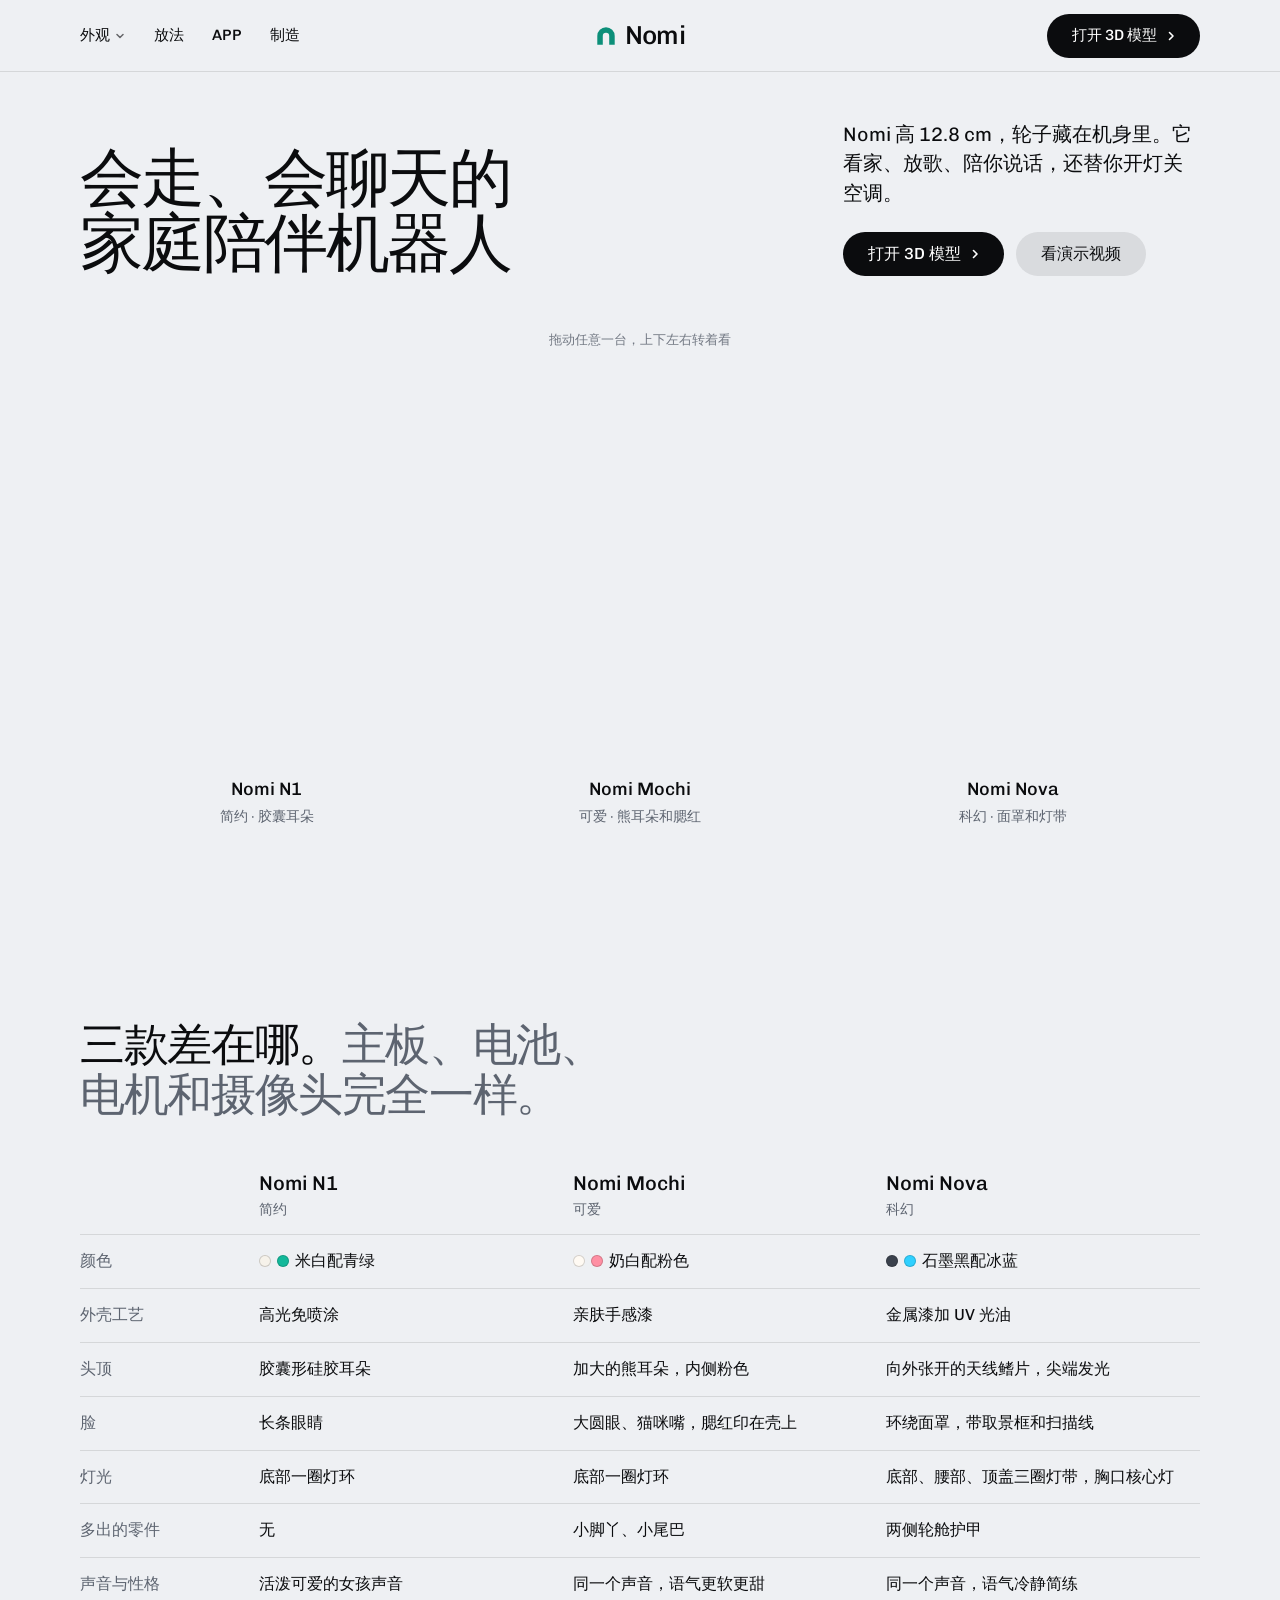
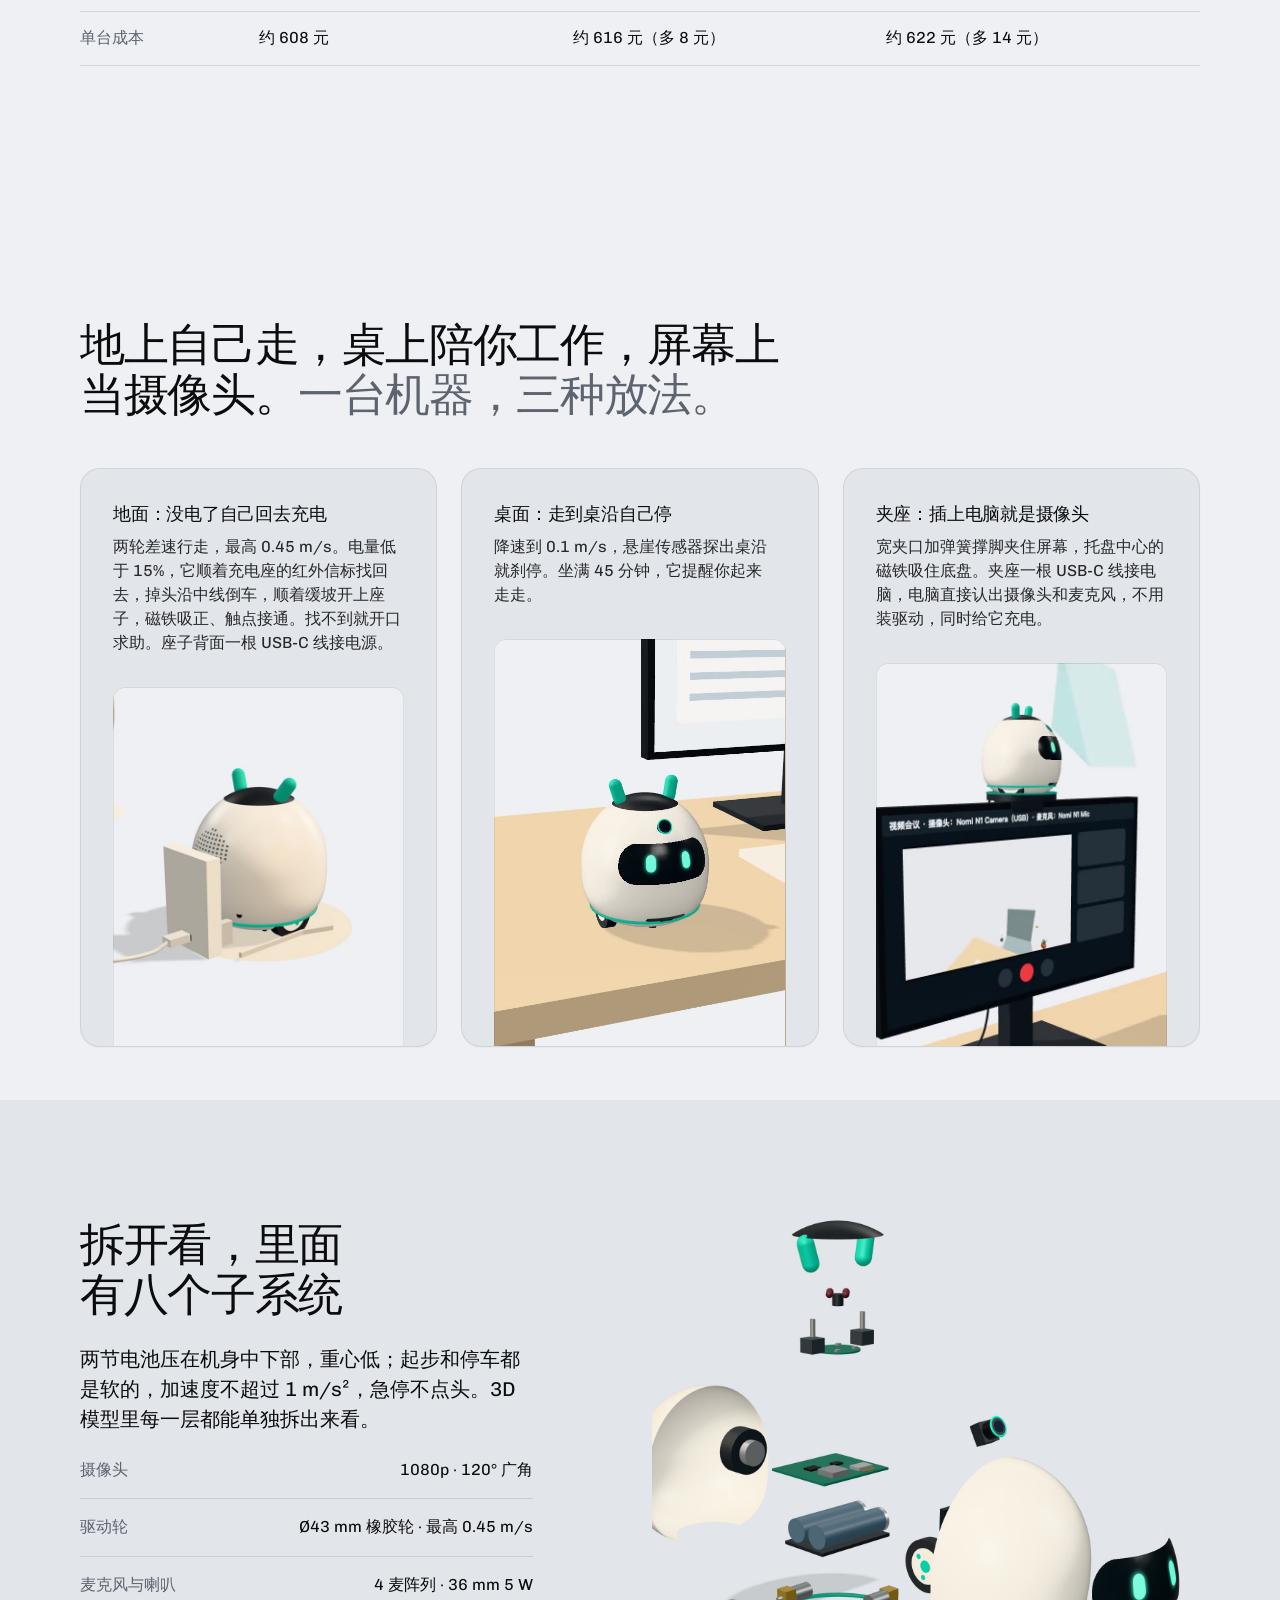
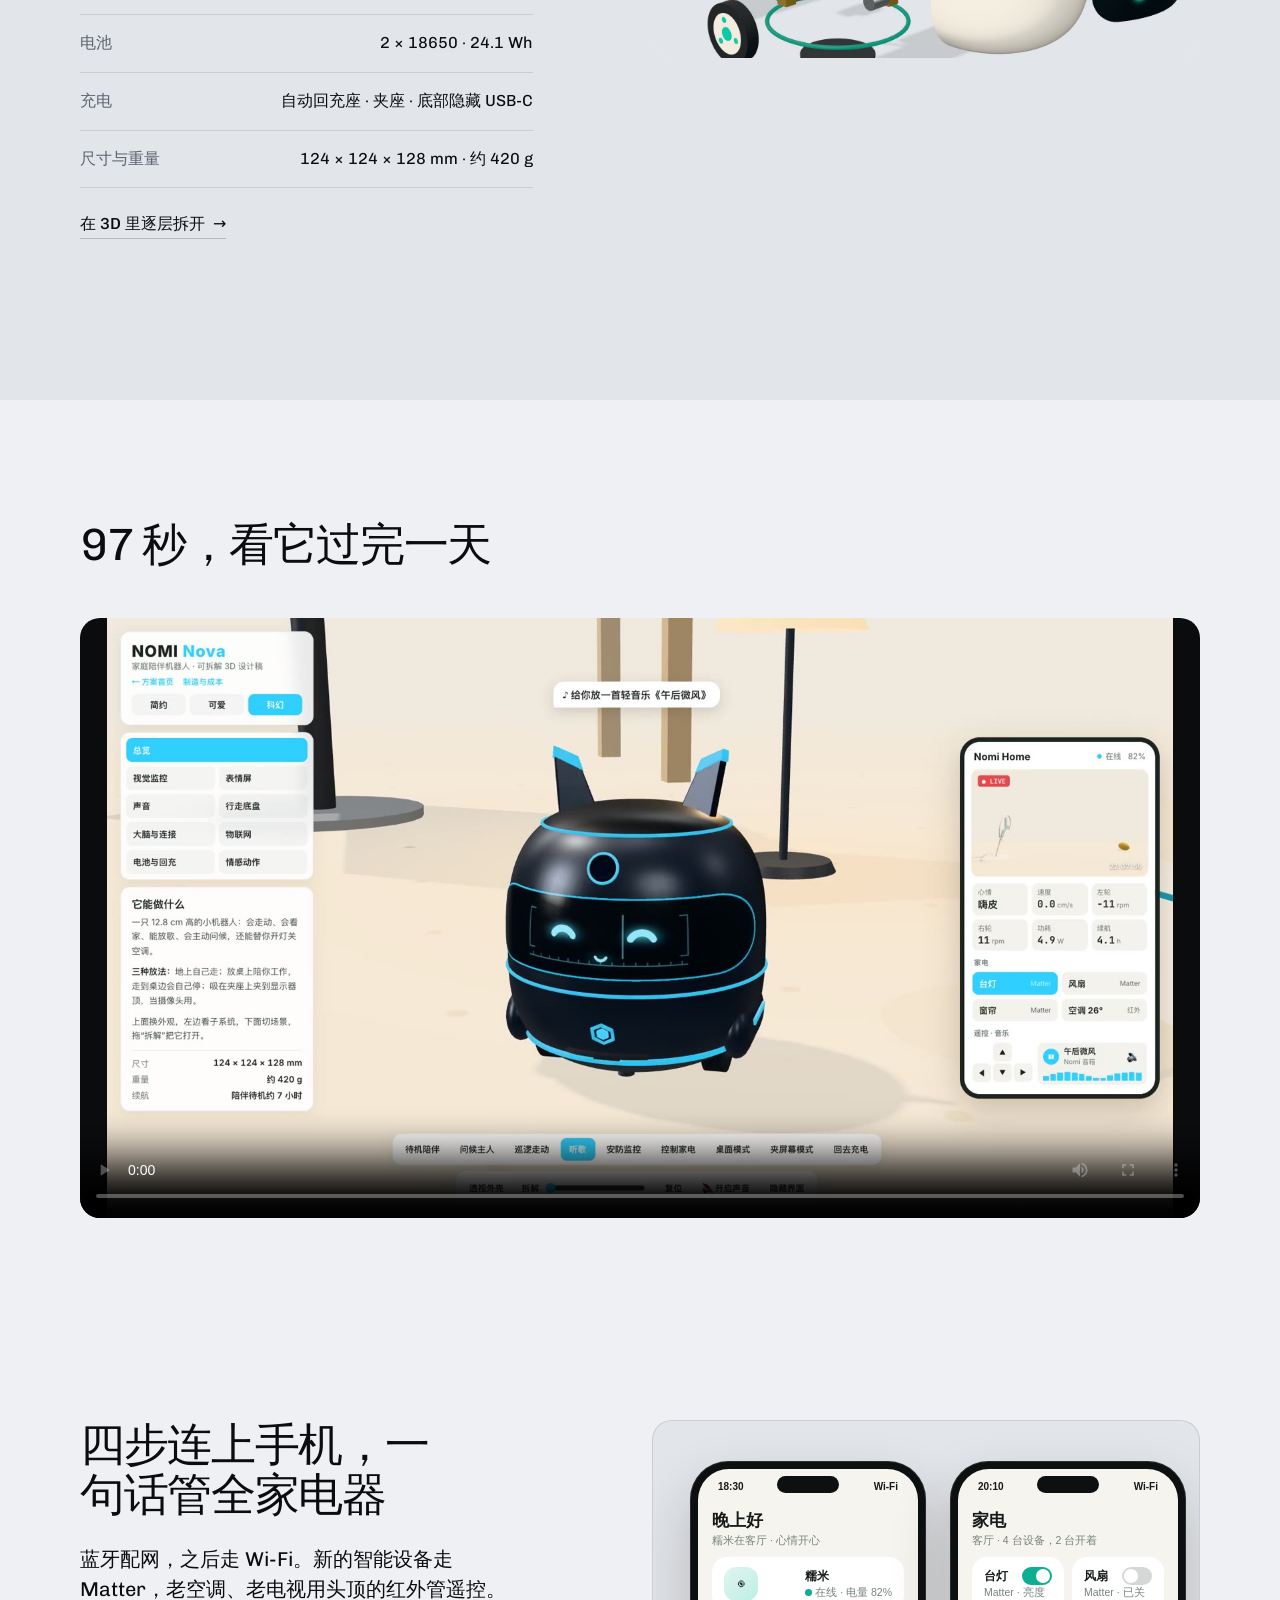
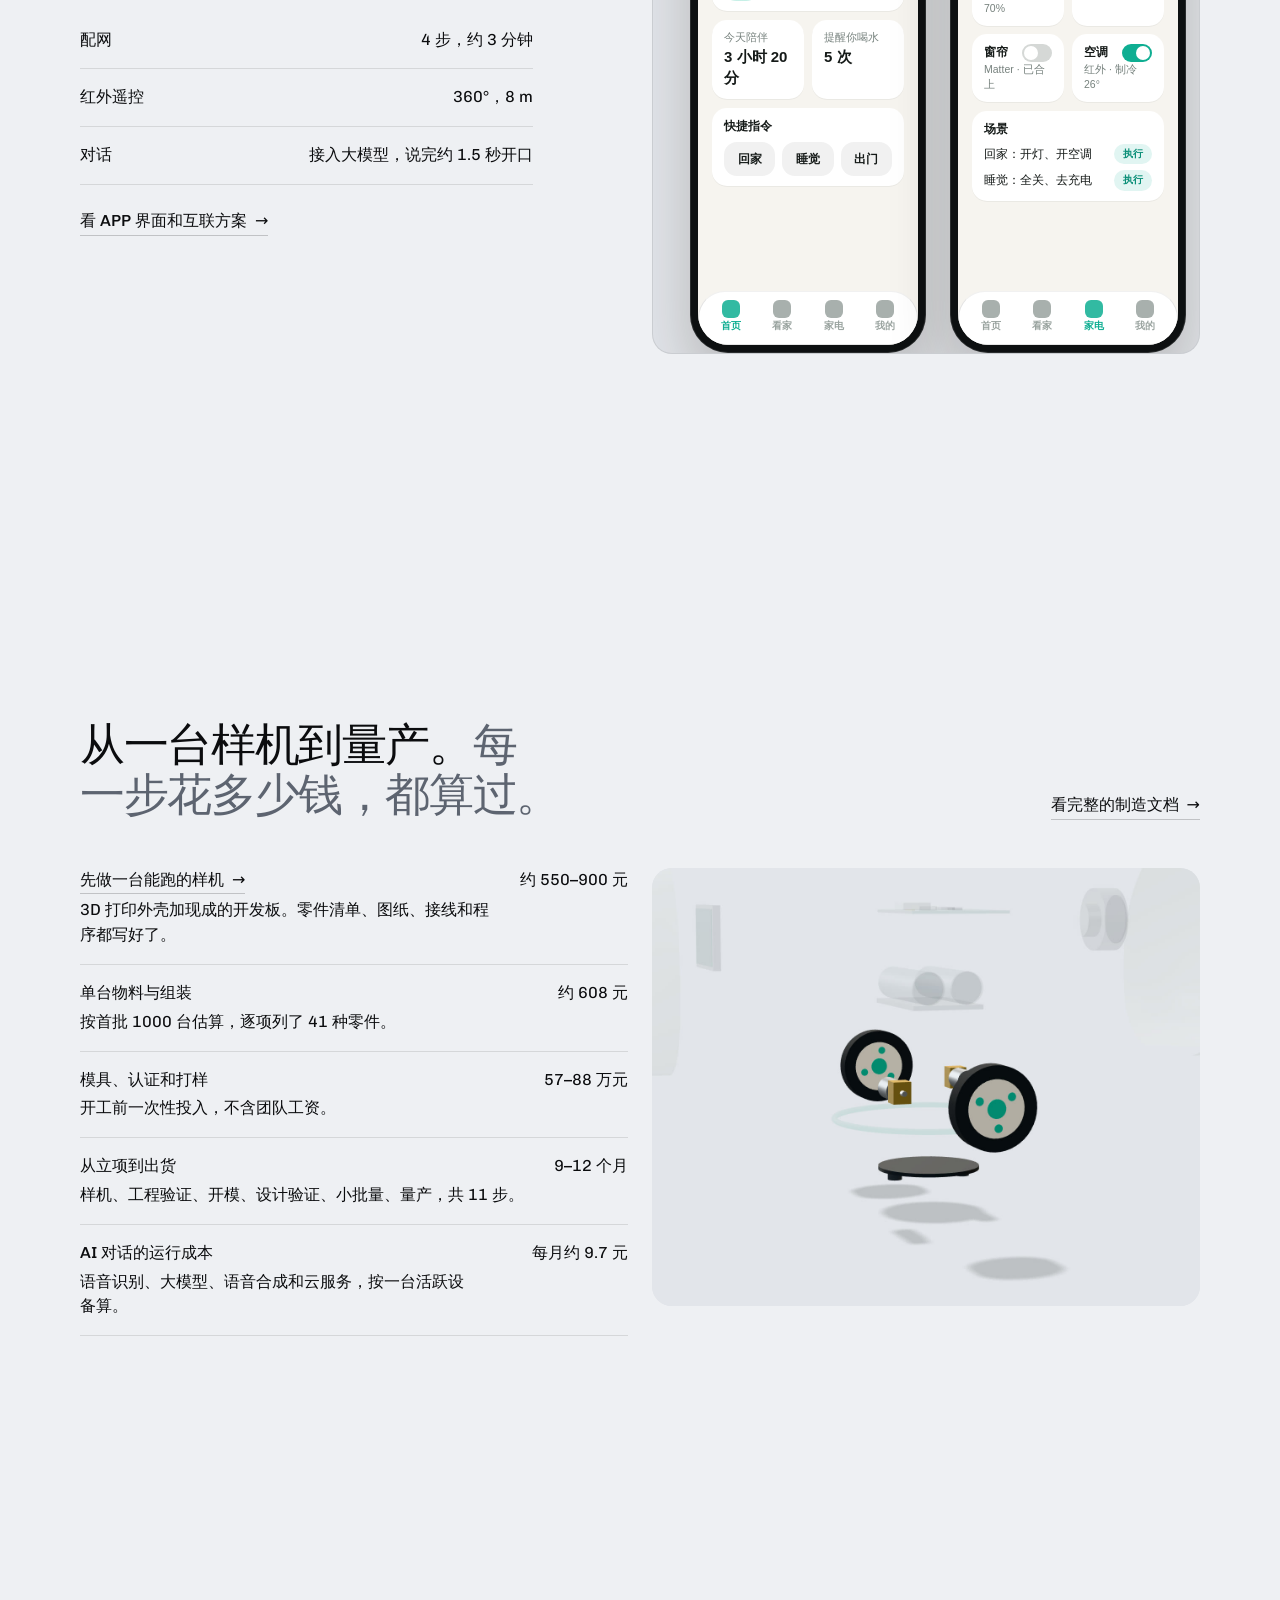
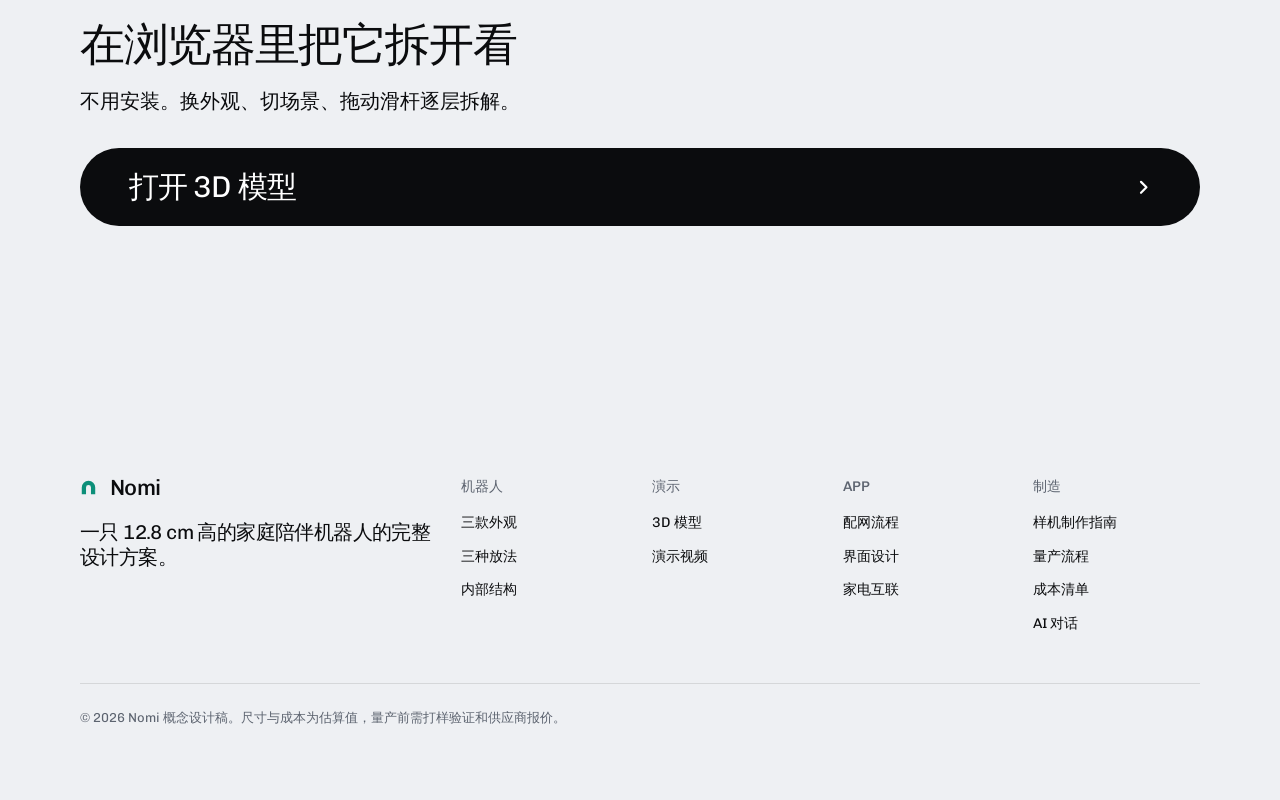
==== index.html @ ffff4a67 "平衡和外观调整：前面一对滑垫挪到 (±19, +20)，静止点头 4.1° → 2.9°，刹车能扛 2.5 m/s²；网页 3D 腰部灯带分成前后两段弧，在轮舱口前收圆头 - PADS 前一对 (±1" ====
<!doctype html>
<html lang="zh-CN" data-type="product" data-radius="soft" data-buttons="pill" data-motion>
<head>
<meta charset="utf-8">
<meta name="viewport" content="width=device-width, initial-scale=1, viewport-fit=cover">
<title>Nomi：会走、会聊天的家庭陪伴机器人</title>
<meta name="description" content="Nomi 高 12.8 cm，轮子藏在机身里，能放地上走、放桌上陪、夹在显示器上看家。三款外观，附 3D 模型、APP 设计和制造成本。">
<meta property="og:type" content="website">
<meta property="og:title" content="Nomi：会走、会聊天的家庭陪伴机器人">
<meta property="og:description" content="12.8 cm 高的陪伴机器人设计方案：三款外观、可拆解 3D 模型、APP 与家电互联、制造流程与成本。">
<meta property="og:image" content="share.jpg?v=20261121b">
<meta name="twitter:card" content="summary_large_image">
<link rel="icon" href="favicon.svg" type="image/svg+xml">
<meta name="theme-color" content="#eef0f3">
<!-- <link rel="canonical" href="https://[域名确定后填写]/"> -->
<meta name="site-kind" content="tech">
<meta name="page-type" content="product">
<link rel="preconnect" href="https://fonts.googleapis.com">
<link rel="preconnect" href="https://fonts.gstatic.com" crossorigin>
<link href="https://fonts.googleapis.com/css2?family=Chivo:wght@400..700&family=Chivo+Mono:wght@400..500&display=swap" rel="stylesheet">
<link rel="stylesheet" href="assets/system.css">
<link rel="stylesheet" href="assets/ui/cards.css">
<link rel="stylesheet" href="assets/motion/motion.css">
<link rel="stylesheet" href="assets/backgrounds/backgrounds.css">
<link rel="stylesheet" href="assets/layout/layout.css">
<link rel="stylesheet" href="assets/icons/icon.css">
<style>
:root {
  --p-bg: #eef0f3; --p-surface: #e2e5ea; --p-ink: #0b0c0e; --p-muted: #5d6470;
  --p-accent: #0c8f79; --p-accent-ink: #ffffff; --p-action: #0b0c0e; --p-action-ink: #ffffff;
  --p-inv-bg: #0b0c0e; --p-inv-surface: #17181a; --p-inv-ink: #eef0f3; --p-inv-muted: #8e8f92;
  --p-inv-accent: #eef0f3; --p-inv-accent-ink: #0b0c0e; --p-inv-action: #eef0f3; --p-inv-action-ink: #0b0c0e;
  --font-display: "Chivo", system-ui, sans-serif;
  --font-text: "Chivo", system-ui, sans-serif;
  --font-mono: "Chivo Mono", ui-monospace, "SFMono-Regular", Menlo, Consolas, monospace;
  --display-weight: 400;
  --display-tracking: -0.03em;
  --display-tracking-xl: -0.04em;
  --ly-scale: 0.96;
}
</style>
<script>document.documentElement.classList.add('m-enter');setTimeout(()=>document.documentElement.classList.add('m-enter-done'),700)</script>
<script src="assets/backgrounds/backgrounds.js"></script>
<script>document.documentElement.classList.add('mo-js');setTimeout(()=>document.documentElement.classList.add('mo-safe'),2500)</script>
<link rel="modulepreload" href="assets/moments/moments.js">
<link rel="modulepreload" href="assets/moments/lib.js">
<link rel="modulepreload" href="assets/moments/iris-opens/moment.js">
<link rel="stylesheet" href="phone.css">
<style>
  /* 页面 CSS：只管图片框内部和卡片组的高度 */
  @media (min-width: 640px) {
    .hero--product .hero__stage { margin-bottom: 0; min-height: 0; overflow: hidden; }
    .hero--product .hero__stage img { position: absolute; inset: 0; width: 100%; height: 100%; object-fit: contain; object-position: 50% 100%; }
  }
  .cmp { width: 100%; border-collapse: collapse; font-size: 16px; }
  .cmp th, .cmp td { text-align: left; vertical-align: top; padding: 14px 24px 14px 0; border-bottom: 1px solid var(--line); }
  .cmp thead th { font-weight: 500; font-size: 20px; padding-top: 0; }
  .cmp thead th small { display: block; font-size: 14px; font-weight: 400; color: var(--p-muted); }
  .cmp tbody th { font-weight: 400; color: var(--p-muted); width: 16%; white-space: nowrap; }
  .cmp td { width: 28%; }
  .cmp i { display: inline-block; width: 12px; height: 12px; border-radius: 50%; margin-right: 6px; vertical-align: -1px; box-shadow: inset 0 0 0 1px rgba(11, 12, 14, 0.18); }
  @media (max-width: 639px) { .cmp { font-size: 14px; } .cmp th, .cmp td { padding: 10px 10px 10px 0; } .cmp thead th { font-size: 15px; } .cmp tbody th { white-space: normal; } }
  .hero__names { position: relative; z-index: 2; flex: none; display: grid; grid-template-columns: repeat(3, 1fr); text-align: center; padding-top: 8px; }
  .hero__names a { display: grid; gap: 2px; justify-items: center; padding: 8px 0; text-decoration: none; color: var(--p-ink); border-radius: 12px; transition: background .2s; }
  .hero__names a:hover { background: rgba(11, 12, 14, 0.05); }
  .hero__names b { font-weight: 500; font-size: 18px; }
  .hero__names span { font-size: 14px; color: var(--p-muted); }
  @media (max-width: 639px) { .hero__names { display: none; } }
  #film .frame { --ratio: 56.25%; background: #0b0c0e; }
  #film .frame > video { object-fit: contain; }
  #film .fit-screen { height: min(600px, calc(100svh - 300px)); }
  .scr .tab { flex: none; height: 54px; padding: 8px 6px 0; line-height: 1.3; } .scr .bd { overflow: hidden; }
  @media (max-width: 1023px) { #film .fit-screen { height: auto; } }
  @media (max-width: 639px) {
    .hero--product .hero__stage { aspect-ratio: 1 / 1; }
    #film .fit-screen { height: min(520px, calc(100lvh - 280px)); }
  }
  #modes .panel { --p-h: 360px; }
  #modes .panel > video { object-fit: cover; }
  @media (min-width: 900px) { #modes .grid > .card { grid-column: span 4; } }   /* 三张卡片始终并排，不折成 2 + 1 */
  @media (min-width: 640px) and (max-width: 899px) { #modes .panel { --p-h: 420px; } }
  #app .frame { background: var(--p-surface); display: flex; justify-content: center; align-items: flex-start; gap: 24px; padding: 40px 24px 0; overflow: hidden; }
  #app .frame .ph { flex: none; }
  @media (max-width: 1279px) { #app .frame .ph + .ph { display: none; } }
  @media (max-width: 1023px) { #modes .panel { --p-h: 300px; } }
  @media (max-width: 639px) { #modes .panel { --p-h: 220px; } #app .frame { padding-top: 24px; } }
</style>
<style>
.hero__stage[data-hero3d] .hero3d{position:absolute;inset:0;width:100%;height:100%;display:block;opacity:0;transition:opacity .6s ease;touch-action:pan-y pinch-zoom;cursor:grab;-webkit-tap-highlight-color:transparent}
.hero__stage[data-hero3d] .hero3d.is-grab{cursor:grabbing}
.hero__stage[data-hero3d].is-3d .hero3d{opacity:1}
.hero__stage[data-hero3d] picture{transition:opacity .6s ease}
.hero__stage[data-hero3d].is-3d picture{opacity:0}
.hero3d-tip{position:absolute;left:50%;top:6px;transform:translateX(-50%);font-size:13px;color:var(--muted,#6b7280);pointer-events:none;opacity:0;transition:opacity .6s ease .4s;white-space:nowrap}
.hero__stage[data-hero3d].is-3d .hero3d-tip{opacity:.85}
</style>
</head>
<body>
<!-- type: product（site-kind tech，硬件）
     deal: hero product, nav nav-split, close close-type, footer footer-columns, rhythm surface 色带（按反馈从深色改为浅色）, buttons pill（按反馈从方形蓝色改为圆角黑色）, mark arc
     palette cool-grey-cobalt（前两套是近黑底，黑色的 Nova 款会消失在背景里，所以取第三套冷灰底）· type chivo
     moments: iris-opens → #parts -->
<header class="nav nav--split">
  <div class="wrap nav__bar">
    <a class="skip-link" href="#top">跳到正文</a>
    <a class="nav__logo" href="#top"><span class="mark" data-mark="arc" aria-hidden="true"></span>Nomi</a>
    <nav class="nav__links" aria-label="主导航">
      <div class="nav__item">
        <a class="nav__link" href="#styles">外观 <svg class="chev" viewBox="0 0 12 12" aria-hidden="true"><path d="M3 4.5l3 3 3-3" fill="none" stroke="currentColor" stroke-width="1.5" stroke-linecap="round" stroke-linejoin="round"/></svg></a>
        <div class="nav__menu">
          <div class="wrap grid">
            <a class="menu-card span-4" href="sim.html?style=nomi"><div class="panel"><img class="frame__img" src="img/tile-nomi.jpg?v=20261121b" alt="米白色的 Nomi N1" loading="lazy"></div><span class="t-card">Nomi N1</span><span class="t-small muted">简约 · 米白配青绿</span></a>
            <a class="menu-card span-4" href="sim.html?style=cute"><div class="panel"><img class="frame__img" src="img/tile-cute.jpg?v=20261121b" alt="带熊耳朵的 Nomi Mochi" loading="lazy"></div><span class="t-card">Nomi Mochi</span><span class="t-small muted">可爱 · 熊耳朵和腮红</span></a>
            <a class="menu-card span-4" href="sim.html?style=scifi"><div class="panel"><img class="frame__img" src="img/tile-scifi.jpg?v=20261121b" alt="石墨黑的 Nomi Nova" loading="lazy"></div><span class="t-card">Nomi Nova</span><span class="t-small muted">科幻 · 石墨黑配冰蓝</span></a>
          </div>
        </div>
      </div>
      <div class="nav__item"><a class="nav__link" href="#modes">放法</a></div>
      <div class="nav__item"><a class="nav__link" href="#app">APP</a></div>
      <div class="nav__item"><a class="nav__link" href="#make">制造</a></div>
    </nav>
    <div class="nav__actions">
      <a class="btn btn--primary" href="sim.html">打开 3D 模型</a>
    </div>
    <button class="nav__toggle" type="button" aria-expanded="false" aria-label="菜单">
      <svg width="18" height="18" viewBox="0 0 18 18" aria-hidden="true"><path d="M2 5h14M2 13h14" stroke="currentColor" stroke-width="1.6" stroke-linecap="round"/></svg>
    </button>
  </div>
</header>

<main id="top">
  <section class="hero hero--product" data-enter aria-labelledby="hero-h">
    <div class="wrap"><div class="hero-text hero__in">
      <div class="hero__head">
        <div>
          <h1 id="hero-h">会走、会聊天的家庭陪伴机器人</h1>
          <p class="hero__lead">Nomi 高 12.8 cm，轮子藏在机身里。它看家、放歌、陪你说话，还替你开灯关空调。</p>
        </div>
        <div class="btn-row"><a class="btn btn--primary" href="sim.html">打开 3D 模型</a><a class="btn btn--secondary" href="#film">看演示视频</a></div>
      </div>
      <div class="hero__stage" data-hero3d>
        <picture><source media="(max-width: 639px)" srcset="img/lineup-phone.jpg?v=20261121b" width="840" height="840"><img src="img/lineup.jpg?v=20261121b" alt="三台 Nomi 并排：米白色的 N1、带熊耳朵的 Mochi、石墨黑的 Nova" width="2560" height="1132" fetchpriority="high"></picture><span class="hero3d-tip">拖动任意一台，上下左右转着看</span>
      </div>
      <div class="hero__names">
        <a href="sim.html?style=nomi"><b>Nomi N1</b><span>简约 · 胶囊耳朵</span></a>
        <a href="sim.html?style=cute"><b>Nomi Mochi</b><span>可爱 · 熊耳朵和腮红</span></a>
        <a href="sim.html?style=scifi"><b>Nomi Nova</b><span>科幻 · 面罩和灯带</span></a>
      </div>
    </div></div>
  </section>

  <section class="section" id="styles" aria-labelledby="styles-h">
    <div class="wrap">
      <div class="section-head"><h2 id="styles-h">三款差在哪。<span class="muted">主板、电池、电机和摄像头完全一样。</span></h2></div>
      <table class="cmp">
        <thead><tr><th scope="col"><span class="sr-only">项目</span></th><th scope="col">Nomi N1<small>简约</small></th><th scope="col">Nomi Mochi<small>可爱</small></th><th scope="col">Nomi Nova<small>科幻</small></th></tr></thead>
        <tbody>
          <tr><th scope="row">颜色</th><td><i style="background:#f6f2ea"></i><i style="background:#12b89a"></i>米白配青绿</td><td><i style="background:#fffaf3"></i><i style="background:#ff8fa3"></i>奶白配粉色</td><td><i style="background:#3a414c"></i><i style="background:#2fd0ff"></i>石墨黑配冰蓝</td></tr>
          <tr><th scope="row">外壳工艺</th><td>高光免喷涂</td><td>亲肤手感漆</td><td>金属漆加 UV 光油</td></tr>
          <tr><th scope="row">头顶</th><td>胶囊形硅胶耳朵</td><td>加大的熊耳朵，内侧粉色</td><td>向外张开的天线鳍片，尖端发光</td></tr>
          <tr><th scope="row">脸</th><td>长条眼睛</td><td>大圆眼、猫咪嘴，腮红印在壳上</td><td>环绕面罩，带取景框和扫描线</td></tr>
          <tr><th scope="row">灯光</th><td>底部一圈灯环</td><td>底部一圈灯环</td><td>底部、腰部、顶盖三圈灯带，胸口核心灯</td></tr>
          <tr><th scope="row">多出的零件</th><td>无</td><td>小脚丫、小尾巴</td><td>两侧轮舱护甲</td></tr>
          <tr><th scope="row">声音与性格</th><td>活泼可爱的女孩声音</td><td>同一个声音，语气更软更甜</td><td>同一个声音，语气冷静简练</td></tr>
          <tr><th scope="row">单台成本</th><td>约 608 元</td><td>约 616 元（多 8 元）</td><td>约 622 元（多 14 元）</td></tr>
        </tbody>
      </table>
    </div>
  </section>

  <section class="section" id="modes" aria-labelledby="modes-h">
    <div class="wrap">
      <div class="section-head"><h2 id="modes-h">地上自己走，桌上陪你工作，屏幕上当摄像头。<span class="muted">一台机器，三种放法。</span></h2></div>
      <div class="grid">
        <article class="card card--row span-4">
          <h3>地面：没电了自己回去充电</h3>
          <p>两轮差速行走，最高 0.45 m/s。电量低于 15%，它顺着充电座的红外信标找回去，掉头沿中线倒车，顺着缓坡开上座子，磁铁吸正、触点接通。找不到就开口求助。座子背面一根 USB-C 线接电源。</p>
          <div class="panel"><video class="frame__img" src="img/mode-floor.mp4?v=20261122" poster="img/mode-floor.jpg?v=20261122" autoplay muted loop playsinline preload="metadata" aria-label="Nomi 在地面上开回充电座"></video></div>
        </article>
        <article class="card card--row span-4">
          <h3>桌面：走到桌沿自己停</h3>
          <p>降速到 0.1 m/s，悬崖传感器探出桌沿就刹停。坐满 45 分钟，它提醒你起来走走。</p>
          <div class="panel"><video class="frame__img" src="img/mode-desk.mp4?v=20261121b" poster="img/mode-desk.jpg?v=20261121b" autoplay muted loop playsinline preload="metadata" aria-label="Nomi 在书桌上走到桌沿后停住"></video></div>
        </article>
        <article class="card card--row span-4">
          <h3>夹座：插上电脑就是摄像头</h3>
          <p>宽夹口加弹簧撑脚夹住屏幕，托盘中心的磁铁吸住底盘。夹座一根 USB-C 线接电脑，电脑直接认出摄像头和麦克风，不用装驱动，同时给它充电。</p>
          <div class="panel"><video class="frame__img" src="img/mode-clip.mp4?v=20261121d" poster="img/mode-clip.jpg?v=20261121d" autoplay muted loop playsinline preload="metadata" aria-label="Nomi 坐在显示器顶部的夹座上当摄像头，显示器上是视频会议画面"></video></div>
        </article>
      </div>
    </div>
  </section>

  <section class="section ground-surface" id="parts" data-moment="iris-opens" data-moment-opts='{"from": "base"}' aria-labelledby="parts-h">
    <div class="wrap">
      <div class="grid grid--top">
        <div class="span-5 stack-5">
          <h2 id="parts-h">拆开看，里面有八个子系统</h2>
          <p class="t-lead">两节电池压在机身中下部，重心低；起步和停车都是软的，加速度不超过 1 m/s²，急停不点头。3D 模型里每一层都能单独拆出来看。</p>
          <ul class="rows rows--spec">
            <li><span class="rows__name">摄像头</span><span class="rows__value">1080p · 120° 广角</span></li>
            <li><span class="rows__name">驱动轮</span><span class="rows__value">Ø43 mm 橡胶轮 · 最高 0.45 m/s</span></li>
            <li><span class="rows__name">麦克风与喇叭</span><span class="rows__value">4 麦阵列 · 36 mm 5 W</span></li>
            <li><span class="rows__name">电池</span><span class="rows__value">2 × 18650 · 24.1 Wh</span></li>
            <li><span class="rows__name">充电</span><span class="rows__value">自动回充座 · 夹座 · 底部隐藏 USB-C</span></li>
            <li><span class="rows__name">尺寸与重量</span><span class="rows__value">124 × 124 × 128 mm · 约 420 g</span></li>
          </ul>
          <a class="link" href="sim.html">在 3D 里逐层拆开</a>
        </div>
        <div class="frame frame--photo frame--split span-6 start-7">
          <img class="frame__img" src="img/parts.jpg?v=20261121b" alt="Nomi 的拆解图：前后外壳分开，中间是主板、电池、电机和轮子，上方是顶盖和耳朵" loading="lazy">
        </div>
      </div>
    </div>
  </section>

  <section class="section" id="film" aria-labelledby="film-h">
    <div class="wrap">
      <div class="section-head"><h2 id="film-h">97 秒，看它过完一天</h2></div>
      <figure class="frame frame--photo fit-screen">
        <video class="frame__img" controls playsinline preload="metadata" poster="img/poster.jpg?v=20261121b" aria-label="Nomi 演示视频：问候、巡逻、控制家电、桌面模式、夹屏幕模式、跳舞和拆解"><source src="demo.mp4?v=20261122" type="video/mp4"></video>
      </figure>
    </div>
  </section>

  <section class="section" id="app" aria-labelledby="app-h">
    <div class="wrap">
      <div class="grid grid--top">
        <div class="span-5 stack-5">
          <h2 id="app-h">四步连上手机，一句话管全家电器</h2>
          <p class="t-lead">蓝牙配网，之后走 Wi-Fi。新的智能设备走 Matter，老空调、老电视用头顶的红外管遥控。</p>
          <ul class="rows">
            <li><span class="rows__name">配网</span><span class="rows__value">4 步，约 3 分钟</span></li>
            <li><span class="rows__name">红外遥控</span><span class="rows__value">360°，8 m</span></li>
            <li><span class="rows__name">对话</span><span class="rows__value">接入大模型，说完约 1.5 秒开口</span></li>
          </ul>
          <a class="link" href="app.html">看 APP 界面和互联方案</a>
        </div>
        <div class="frame frame--split span-6 start-7" role="img" aria-label="Nomi Home APP 的首页和家电页">
          <div class="ph" aria-hidden="true"><div class="scr"><div class="sb"><span>18:30</span><span>Wi-Fi</span></div><div class="bd">
            <div class="h4">晚上好<small>糯米在客厅 · 心情开心</small></div>
            <div class="c row"><div class="av">◉</div><div><b>糯米</b><div class="mut"><span class="dot"></span> 在线 · 电量 82%</div></div></div>
            <div class="g2"><div class="c"><div class="mut">今天陪伴</div><div class="big">3 小时 20 分</div></div><div class="c"><div class="mut">提醒你喝水</div><div class="big">5 次</div></div></div>
            <div class="c"><b>快捷指令</b><div class="g3" style="margin-top:7px"><div class="sec">回家</div><div class="sec">睡觉</div><div class="sec">出门</div></div></div>
          </div><div class="tab"><b><i></i>首页</b><span><i></i>看家</span><span><i></i>家电</span><span><i></i>我的</span></div></div></div>
          <div class="ph" aria-hidden="true"><div class="scr"><div class="sb"><span>20:10</span><span>Wi-Fi</span></div><div class="bd">
            <div class="h4">家电<small>客厅 · 4 台设备，2 台开着</small></div>
            <div class="g2">
              <div class="c"><div class="row"><b>台灯</b><div class="sw on"></div></div><div class="mut">Matter · 亮度 70%</div></div>
              <div class="c"><div class="row"><b>风扇</b><div class="sw"></div></div><div class="mut">Matter · 已关</div></div>
              <div class="c"><div class="row"><b>窗帘</b><div class="sw"></div></div><div class="mut">Matter · 已合上</div></div>
              <div class="c"><div class="row"><b>空调</b><div class="sw on"></div></div><div class="mut">红外 · 制冷 26°</div></div>
            </div>
            <div class="c"><b>场景</b><div class="row" style="margin-top:6px"><span>回家：开灯、开空调</span><span class="chip">执行</span></div><div class="row" style="margin-top:6px"><span>睡觉：全关、去充电</span><span class="chip">执行</span></div></div>
          </div><div class="tab"><span><i></i>首页</span><span><i></i>看家</span><b><i></i>家电</b><span><i></i>我的</span></div></div></div>
        </div>
      </div>
    </div>
  </section>

  <section class="section" id="make" aria-labelledby="make-h">
    <div class="wrap">
      <div class="section-head section-head--row">
        <div><h2 id="make-h">从一台样机到量产。<span class="muted">每一步花多少钱，都算过。</span></h2></div>
        <a class="link" href="make.html">看完整的制造文档</a>
      </div>
      <div class="grid grid--top">
        <div class="span-6">
      <ul class="rows">
            <li><span class="rows__name"><a class="link" href="build.html">先做一台能跑的样机</a></span><p>3D 打印外壳加现成的开发板。零件清单、图纸、接线和程序都写好了。</p><span class="rows__value">约 550–900 元</span></li>
            <li><span class="rows__name">单台物料与组装</span><p>按首批 1000 台估算，逐项列了 41 种零件。</p><span class="rows__value">约 608 元</span></li>
            <li><span class="rows__name">模具、认证和打样</span><p>开工前一次性投入，不含团队工资。</p><span class="rows__value">57–88 万元</span></li>
            <li><span class="rows__name">从立项到出货</span><p>样机、工程验证、开模、设计验证、小批量、量产，共 11 步。</p><span class="rows__value">9–12 个月</span></li>
            <li><span class="rows__name">AI 对话的运行成本</span><p>语音识别、大模型、语音合成和云服务，按一台活跃设备算。</p><span class="rows__value">每月约 9.7 元</span></li>
          </ul>
        </div>
        <div class="frame frame--photo frame--split span-6 start-7">
          <img class="frame__img" src="img/drive.jpg" alt="透过半透明的外壳看到两只驱动轮、减速电机和底盘" loading="lazy">
        </div>
      </div>
    </div>
  </section>
</main>

<footer class="footer closing" id="contact" aria-labelledby="close-h">
  <div class="wrap">
    <div class="closing__cta close--type">
      <div class="section-head">
        <h2 id="close-h">在浏览器里把它拆开看</h2>
        <p>不用安装。换外观、切场景、拖动滑杆逐层拆解。</p>
      </div>
      <a class="btn btn--primary btn--xl btn--wide" href="sim.html">打开 3D 模型<svg class="m-arrow" viewBox="0 0 12 12" aria-hidden="true"><path class="m-arrow__stem" d="M1 6h8"/><path class="m-arrow__head" d="M4.5 2.5 8 6l-3.5 3.5"/></svg></a>
    </div>
    <div class="closing__links">
      <div class="grid">
        <div class="span-4 stack-4">
          <a class="nav__logo" href="#top"><span class="mark" data-mark="arc" aria-hidden="true"></span>Nomi</a>
          <p class="footer__lede">一只 12.8 cm 高的家庭陪伴机器人的完整设计方案。</p>
        </div>
        <div class="span-2 footer__col"><h3>机器人</h3><ul><li><a href="#styles">三款外观</a></li><li><a href="#modes">三种放法</a></li><li><a href="#parts">内部结构</a></li></ul></div>
        <div class="span-2 footer__col"><h3>演示</h3><ul><li><a href="sim.html">3D 模型</a></li><li><a href="#film">演示视频</a></li></ul></div>
        <div class="span-2 footer__col"><h3>APP</h3><ul><li><a href="app.html#pair">配网流程</a></li><li><a href="app.html#ui">界面设计</a></li><li><a href="app.html#iot">家电互联</a></li></ul></div>
        <div class="span-2 footer__col"><h3>制造</h3><ul><li><a href="build.html">样机制作指南</a></li><li><a href="make.html#flow">量产流程</a></li><li><a href="make.html#bom">成本清单</a></li><li><a href="make.html#ai">AI 对话</a></li></ul></div>
      </div>
      <div class="footer__legal">
        <span>&copy; 2026 Nomi 概念设计稿。尺寸与成本为估算值，量产前需打样验证和供应商报价。</span>
        <div class="socials"></div>
      </div>
    </div>
  </div>
</footer>

<script type="module" src="assets/system.js"></script>
<script type="module" src="assets/motion/motion.js"></script>
<script type="module" src="assets/layout/layout.js"></script>
<script type="module" src="assets/hero3d.js?v=20261125y"></script>
</body>
</html>
---- assets/system.css ----
/*
  taste-skill system.css - the one system for the page. Link it first, then assets/ui/cards.css (the
  feature card, its panel and the fragment placements), then set the palette (--p-*), the fonts and
  the radius set on :root in the page (node scripts/start.mjs prints that block).
  Do not add a second grid, spacing scale, type scale, radius scale, button or card style.
*/

/* ---------------------------------------------------------------- tokens */
:root {
  /* palette (hex only; fx.js reads --bg --surface --ink --muted --accent --accent-ink) */
  --p-bg: #ffffff;
  --p-surface: #f4f4f4;
  --p-ink: #111111;
  --p-muted: #6b6b6b;
  --p-accent: #1a4be0;
  --p-accent-ink: #ffffff;
  --p-action: #1a4be0;      /* buttons, links, focus: the accent, or the ink when the accent is too pale */
  --p-action-ink: #ffffff;
  --p-inv-bg: #111111;
  --p-inv-surface: #1c1c1c;
  --p-inv-ink: #f4f4f4;
  --p-inv-muted: #a3a3a3;
  --p-inv-accent: #ffffff;
  --p-inv-accent-ink: #111111;
  --p-inv-action: #ffffff;
  --p-inv-action-ink: #111111;
  /* the lit ground behind UI and in the closing band (references/cards.md), one per page, tech pages only
     (none on kind other, which is flat): <html data-ground="sand|sky|sage|painting">. system.js gives it to every ground
     that holds UI, on light and dark pages alike; --hue on one panel changes only its accent */
  --ground-bg: #d9ccb7; --ground-surface: #e9e0d2; --ground-ink: #2a2622; --ground-muted: #5a534a; --ground-accent: #a8794a;

  /* fonts */
  --font-display: system-ui, -apple-system, "Segoe UI", sans-serif;
  --font-text: system-ui, -apple-system, "Segoe UI", sans-serif;
  --font-mono: ui-monospace, "SFMono-Regular", Menlo, Consolas, monospace;
  --display-weight: 400;    /* headlines 400; 500 on a tech page (software, gaming, hardware) */
  --display-tracking: -0.025em;

  /* the page rhythm (references/layout-v4.md): one section per screen. The header is fixed and
     --nav tall; every section is padded --padt above and --padb (plus the phone action bar, --bar)
     below, and is exactly one or two screens tall (--h: 1 or 2; --hm on a phone). The hero's words
     start --hgap under the header and its content ends --hpadb above the fold. */
  --nav: 72px;
  --padt: 120px;
  --padb: 72px;
  --hgap: 48px;
  --hpadb: 64px;
  --bar: 0px;
  /* grid: one .wrap (alias .container) for the header, every section and the footer, the same
     --gut on both sides: 1280 wide at x 80-1360 at 1440, 342 at x 24-366 at 390 */
  --container: 1280px;
  --gut: 80px;
  --pad: var(--gut);
  --gutter: 24px;

  /* spacing: 4/8 scale */
  --s-1: 4px;  --s-2: 8px;  --s-3: 12px; --s-4: 16px; --s-5: 24px;
  --s-6: 32px; --s-7: 48px; --s-8: 64px; --s-9: 96px; --s-10: 128px;
  --section: 40px;      /* only a .section outside main (the kit's demo pages); every main > section and
                           footer.closing take --padt and --padb */
  --section-band: 56px; /* the same for an older footer outside footer.closing */
  --head-gap: 48px;     /* the one heading-to-content gap, 32 on a phone (layout.css reads it as --ly-head-gap) */
  --card-pad: 16px;     /* card padding (cards.css sets its own for cards with a panel) */
  --card-gap: 16px;     /* gap between cards */

  /* type scale (the only sizes on the page) */
  --t-label: 13px;
  --t-small: 14px;
  --t-body: 16px;
  --t-lead: 18px;
  --t-card: 18px;
  --t-h3: 24px;
  /* straight lines from the phone size at 390 to the desktop size at 1440 (system.md's table) */
  --t-h2: clamp(30px, 1.72vw + 23.3px, 48px);
  --t-h1: clamp(38px, 3.24vw + 25.4px, 72px);
  /* a big number stays a step under the h2 (VI-11): 38 at 1440, 28 at 390, so it never reads as a
     section heading; a stats row and a price set their own, smaller still */
  --t-stat: clamp(28px, .952vw + 24.29px, 38px);

  /* radius: one scale (soft by default; data-radius on <html> switches it) */
  --r-sm: 8px;  --r-md: 12px; --r-lg: 20px; --r-btn: 8px;

  /* controls (fixed here; a page never adds its own) */
  --btn-h: 44px;
  --btn-h-sm: 36px;
  --nav-h: var(--nav);  /* the older name, kept for the kit's files */
  --icon: 16px;         /* small icons: socials, menu chevrons, mono brand marks */

  /* motion: the one UI ease-out (motion.css --m-ease and ui/base.css --u-ease read it; references/motion.md) */
  --ease: cubic-bezier(.2, .8, .2, 1);
  --dur: 180ms;
}
html[data-radius="sharp"] { --r-sm: 4px; --r-md: 6px;  --r-lg: 8px;  --r-btn: 4px; }
html[data-radius="soft"]  { --r-sm: 8px; --r-md: 12px; --r-lg: 20px; --r-btn: 8px; }
html[data-radius="round"] { --r-sm: 10px; --r-md: 16px; --r-lg: 24px; --r-btn: 999px; }
/* the four lit grounds (references/cards.md); sand is the default above. painting goes with
   painterly-landscape (x.ai's daylight sky over olive hills) */
html[data-ground="sky"]      { --ground-bg: #c6d3df; --ground-surface: #d6e0e9; --ground-ink: #25303a; --ground-muted: #4d5964; --ground-accent: #3f6a92; }
html[data-ground="sage"]     { --ground-bg: #cdd6c6; --ground-surface: #dce3d6; --ground-ink: #262d24; --ground-muted: #535b51; --ground-accent: #6c8e63; }
html[data-ground="painting"] { --ground-bg: #79a8d6; --ground-surface: #a6c4e2; --ground-ink: #16212c; --ground-muted: #273949; --ground-accent: #9c9b3c; }
/* cards.css takes its card and panel radii from this scale */
html[data-radius] .card { --c-r: var(--r-lg); }
html[data-radius] .panel { --p-r: var(--r-md); }

/* a phone: the header 56, the sections padded 96 / 48, the hero's words 40 under the header and its
   content ending 24 above the fold, 24 at both sides, 12 between columns */
@media (max-width: 639px) {
  :root { --nav: 56px; --padt: 96px; --padb: 48px; --hgap: 40px; --hpadb: 24px; --gut: 24px; --gutter: 12px; --card-gap: 12px; --head-gap: 32px; }
}
@media (min-width: 640px) {
  :root { --gut: 48px; --section: 48px; --section-band: 72px; --card-pad: 24px; }
}
@media (min-width: 1024px) {
  :root { --gut: 80px; --section: 56px; --section-band: 96px; --card-gap: 24px;
          --t-lead: 20px; --t-card: 20px; --t-h3: 28px; }
  /* a place (and a local service): the 1200 column at x 120-1320 */
  html[data-type="place"] { --gut: 120px; --container: 1200px; }
}
/* a place (VI-06, ST-96, PH-23): its own smaller type (h1 48/53 and 32/37, h2 32/40 and 24/30, titles
   and the sub-line 20 and 18), the Recipe 3 hero's gap under its photograph (40, 24 on a phone),
   square photographs and cards and 2px buttons, whatever data-radius and data-buttons say */
:root[data-type="place"] {
  --hgap: 40px;
  --t-h1: clamp(32px, 1.524vw + 26.06px, 48px);
  --t-h2: clamp(24px, .762vw + 21px, 32px);
  --t-h3: clamp(20px, .381vw + 18.51px, 24px);
  --r-sm: 2px; --r-md: 0px; --r-lg: 0px; --r-btn: 2px;
}
:root[data-type="place"] :is(h1, .t-h1) { line-height: 1.104; }
:root[data-type="place"] :is(h2, .t-h2) { line-height: 1.25; }
@media (max-width: 639px) {
  :root[data-type="place"] { --hgap: 24px; }
  :root[data-type="place"] :is(h1, .t-h1) { line-height: 1.156; }
}

/* ---------------------------------------------------------------- grounds (at most three) */
:root, .ground-base {
  --bg: var(--p-bg); --surface: var(--p-surface); --ink: var(--p-ink); --muted: var(--p-muted);
  --accent: var(--p-accent); --accent-ink: var(--p-accent-ink); --card: var(--p-surface);
  --action: var(--p-action); --action-ink: var(--p-action-ink);
}
.ground-surface {
  --bg: var(--p-surface); --surface: var(--p-bg); --ink: var(--p-ink); --muted: var(--p-muted);
  --accent: var(--p-accent); --accent-ink: var(--p-accent-ink); --card: var(--p-bg);
  --action: var(--p-action); --action-ink: var(--p-action-ink);
}
.ground-inverse {
  --bg: var(--p-inv-bg); --surface: var(--p-inv-surface); --ink: var(--p-inv-ink); --muted: var(--p-inv-muted);
  --accent: var(--p-inv-accent); --accent-ink: var(--p-inv-accent-ink); --card: var(--p-inv-surface);
  --action: var(--p-inv-action); --action-ink: var(--p-inv-action-ink);
}
:root, .ground-base, .ground-surface, .ground-inverse {
  --line: color-mix(in oklab, var(--ink) 11%, transparent);
  --line-strong: color-mix(in oklab, var(--ink) 20%, transparent);
  /* effects (fx.js) and UI fragments (assets/ui) take the colours of the ground they sit on */
  --fx-bg: var(--bg); --fx-surface: var(--surface); --fx-ink: var(--ink); --fx-muted: var(--muted);
  --fx-accent: var(--accent); --fx-accent-ink: var(--accent-ink);
  --ui-font: var(--font-text); --ui-mono: var(--font-mono); --ui-radius: var(--r-md);
}
.ground-base, .ground-surface, .ground-inverse { background: var(--bg); color: var(--ink); }

/* ---------------------------------------------------------------- base */
*, *::before, *::after { box-sizing: border-box; }
/* an anchor lands on the section's top (the judge's frame): the fixed header covers --nav of its --padt */
html { -webkit-text-size-adjust: 100%; scroll-padding-top: 0; scroll-behavior: auto; margin: 0; }
body {
  margin: 0; background: var(--bg); color: var(--ink);
  font: 400 var(--t-body)/1.55 var(--font-text);
  -webkit-font-smoothing: antialiased; text-rendering: optimizeLegibility; overflow-x: clip;
}
img, svg, video, canvas { display: block; max-width: 100%; }
/* hidden means hidden, also on an img the line above makes a block (a menu tab's photograph, a peek photograph) */
[hidden] { display: none !important; }
img, video { height: auto; }
a { color: inherit; text-decoration: none; }
button { font: inherit; color: inherit; }
h1, h2, h3, h4, p, ul, ol, figure, blockquote { margin: 0; }
ul, ol { padding: 0; list-style: none; }
h1, h2, h3, h4 {
  font-family: var(--font-display); font-weight: var(--display-weight);
  letter-spacing: var(--display-tracking); text-wrap: balance; overflow-wrap: break-word;
  /* a long word (a German compound at 390) breaks at a syllable with a hyphen, in the language of <html lang>;
     only words of 10 letters or more, 4 at least on each side, so a short English heading never breaks */
  hyphens: auto; -webkit-hyphens: auto; hyphenate-limit-chars: 10 4 4;
}
h1, .t-h1 { font-size: var(--t-h1); line-height: 1.04; }
h2, .t-h2 { font-size: var(--t-h2); line-height: 1.1; }
h3, .t-h3 { font-size: var(--t-h3); line-height: 1.2; }
h4, .t-card { font-family: var(--font-text); font-weight: 500; font-size: var(--t-card); line-height: 1.3; letter-spacing: -0.01em; }
p { text-wrap: pretty; }
.t-lead  { font-size: var(--t-lead); line-height: 1.5; }
.t-body  { font-size: var(--t-body); line-height: 1.55; }
.t-small { font-size: var(--t-small); line-height: 1.5; }
.t-label { font-size: var(--t-label); font-weight: 500; line-height: 1.4; letter-spacing: 0.01em; }
.t-stat  { font-family: var(--font-display); font-weight: var(--display-weight); font-size: var(--t-stat);
           line-height: 1; letter-spacing: var(--display-tracking); font-variant-numeric: tabular-nums; }
.muted { color: var(--muted); }
.mono  { font-family: var(--font-mono); }
.measure { max-width: 62ch; }
:focus-visible { outline: 2px solid var(--action); outline-offset: 2px; border-radius: 2px; }
::selection { background: color-mix(in oklab, var(--accent) 30%, transparent); }

/* ---------------------------------------------------------------- grid */
.wrap, .container { width: min(100% - 2 * var(--gut), var(--container)); margin-inline: auto; padding-inline: 0; }
.grid { display: grid; grid-template-columns: repeat(12, minmax(0, 1fr)); column-gap: var(--gutter); row-gap: var(--card-gap); }
.grid > * { min-width: 0; grid-column: 1 / -1; }
.section { padding-block: var(--section); }

/* ---------------------------------------------------------------- one section per screen
   The page is a stack of screens. Framed at scrollY = k x the screen height, a shot shows exactly one
   section: the hero alone on the first screen, every other section (and footer.closing, the close and
   the footer in one) exactly one or two screens tall, its h2 first, --padt under its top. Heights
   and padding do it: no pinning, snapping or script.
     <section class="section" id=".." style="--h: 2">     (2 screens; --hm sets a phone's count alone)
       <div class="wrap"> the h2 first, then the content </div>     (the one in-flow child)
     </section>
   A layer (a full-bleed photograph or ground behind the words) is an <img class="layer" aria-hidden="true">
   beside the .wrap. Content must fit: one screen holds 708px of content at 1440x900 (900 - 120 - 72),
   two hold 1,608 (the second screen's part starts --padt under its top with .g2). From 640 to 1279 a
   section keeps at least its screens and grows past them rather than overlap the next. */
main > :is(section, .section), footer.closing {
  position: relative; box-sizing: border-box;
  height: calc(var(--h, 1) * 100vh); height: calc(var(--h, 1) * 100svh);
  padding: var(--padt) 0 calc(var(--padb) + var(--bar));
}
main > :is(section, .section) > :is(.wrap, .container), footer.closing > .wrap { position: relative; z-index: 1; height: 100%; }
main > :is(section, .section) > :is(.wrap, .container):not(.grid) { display: flex; flex-direction: column; }
/* a .wrap that is the section's grid too (class="wrap grid"): its rows start at the top */
main > :is(section, .section) > :is(.wrap, .container).grid { align-content: start; }
/* .fill: the block that takes what the screen leaves under the heading (a photograph, a frame) */
main > :is(section, .section) > .wrap > .fill { flex: 1 1 0; min-height: 0; }
/* two screens as two groups: row 1 the h2 and the first group, row 2 the rest (no second h2), starting
   --padt under the second screen's top, so the second shot looks like any other section */
main > :is(section, .section).g2, footer.closing.g2 { --h: 2; }
main > :is(section, .section).g2 > :is(.wrap, .container), footer.closing.g2 > .wrap { display: grid; grid-template-rows: minmax(0, 1fr) minmax(0, 1fr); row-gap: calc(var(--padt) + var(--padb) + var(--bar)); }
main > :is(section, .section).g2 > :is(.wrap, .container) > *, footer.closing.g2 > .wrap > * { min-height: 0; align-self: start; }
main > :is(section, .section).g2 > :is(.wrap, .container) > :is(.group, .fill) { align-self: stretch; }
/* a group: one screen's part of a .g2 section (its h2 and first rows, or the rest) */
.group { display: flex; flex-direction: column; min-height: 0; }
/* each screen's card row runs down to that screen's foot (the cards stretch, their panels grow), so
   the second screen of a .g2 is never a short row over an empty ground; both rows end on the same line */
@media (min-width: 1024px) {
  main > :is(section, .section).g2 > .wrap > .grid:last-child,
  main > :is(section, .section).g2 > .wrap > .group > .grid:last-child { align-self: stretch; flex: 1 1 auto; min-height: 0; }
}
.group > .fill { flex: 1 1 0; min-height: 0; }
@media (min-width: 640px) and (max-width: 1279px) {
  main > :is(section, .section):not(.hero, .section--hero), footer.closing {
    height: auto; min-height: calc(var(--h, 1) * 100vh); min-height: calc(var(--h, 1) * 100svh);
  }
  /* the section is a column and its .wrap takes all of it, so a .fill (a photograph, a frame) still
     grows to the section's foot (a min-height percentage would not resolve, leaving it at its least) */
  /* :where() keeps it at no weight, so a page's own phone- or tablet-only hiding (section.desk-only { display: none }) wins */
  :where(main > :is(section, .section):not(.hero, .section--hero), footer.closing) { display: flex; flex-direction: column; }
  main > :is(section, .section):not(.hero, .section--hero) > :is(.wrap, .container), footer.closing > .wrap { flex: 1 0 auto; height: auto; min-height: 0; }
}
/* a phone: lvh (the screen with its bars hidden) for every section but the hero; --hm when stacking
   makes the content taller than the desktop count */
@media (max-width: 639px) {
  /* at least its screens, never less: content a screen cannot hold makes the section taller (the rhythm
     check then asks for --hm: 2 or less content); a fixed height would lay its last rows over the next
     section, the fault the phone shots showed most (a list under the closing heading and its button) */
  main > :is(section, .section):not(.hero, .section--hero), footer.closing {
    height: auto; min-height: calc(var(--hm, var(--h, 1)) * 100vh); min-height: calc(var(--hm, var(--h, 1)) * 100lvh);
  }
  /* one grid row at least the screens tall that grows with the .wrap's content: the .wrap is stretched to
     it, so its .fill and its two groups still share a definite height */
  /* (at no weight, as on the tablet: a page's own section.desk-only { display: none } still hides it) */
  :where(main > :is(section, .section):not(.hero, .section--hero):has(> :is(.wrap, .container)), footer.closing) {
    display: grid; grid-template-columns: minmax(0, 1fr); grid-template-rows: 1fr; grid-auto-rows: auto;
  }
  main > :is(section, .section):not(.hero, .section--hero) > :is(.wrap, .container), footer.closing > .wrap { height: auto; }
  main > :is(section, .section).g2m, footer.closing.g2m { --hm: 2; }
  main > :is(section, .section).g2m > :is(.wrap, .container), footer.closing.g2m > .wrap { display: grid; grid-template-rows: minmax(0, 1fr) minmax(0, 1fr); row-gap: calc(var(--padt) + var(--padb) + var(--bar)); }
  /* stacked in one, the two groups keep the open cards' 32px, so the first group's last panel never meets
     the next card's title */
  main > :is(section, .section).g2:not(.g2m) > :is(.wrap, .container) { display: flex; row-gap: var(--s-6); }
  /* what the two screens leave goes around the second group, so it opens below the header, not on the fold */
  main > :is(section, .section).g2:not(.g2m) > :is(.wrap, .container) > :last-child { margin-block: auto; }
  main > :is(section, .section).g2:not(.g2m) > :is(.wrap, .container) > * { align-self: stretch; }
}
/* a layer: the photograph or ground of a whole section, under its words, edge to edge */
main > :is(section, .section) > :is(img, video, canvas, picture).layer,
footer.closing > :is(img, video, canvas, picture).layer {
  position: absolute; inset: 0; z-index: 0; width: 100%; height: 100%; max-width: none; object-fit: cover; object-position: var(--pos, 50% 50%);
}
main > :is(section, .section) > picture.layer > img { width: 100%; height: 100%; object-fit: cover; }

/* the hero: exactly the first screen, the fixed header over its top. Its words start --hgap under the
   header (--photo adds a full-bleed photograph's height above them on a place); its content ends
   --hpadb above the fold, and nothing of the next section shows, at 1440, 1024, 820 and 390.
     <section class="hero hero--<type>"><div class="wrap"><div class="hero-text"> .. </div>[one strip]</div></section>
   .hero-text holds the whole composition (the words, and the picture or window beside or under them);
   one docked strip (logos, three facts) may follow it, at most 96px, desktop only. */
main > :is(.hero, .section--hero) {
  height: 100vh; height: 100svh; min-height: 0;
  padding: calc(var(--nav) + var(--photo, 0px) + var(--hgap)) 0 calc(var(--hpadb) + var(--bar));
}
:is(.hero, .section--hero) > .wrap { height: 100%; display: grid; grid-template-rows: minmax(0, 1fr) auto; row-gap: var(--s-7); }
:is(.hero, .section--hero) > .wrap > .hero-text { min-height: 0; }
/* a phone: the hero is at least the first screen and grows when a short phone (320x640) cannot hold its
   words, buttons and picture, so nothing of it lies over the next section or under the header */
@media (max-width: 639px) {
  main > :is(.hero, .section--hero) { height: auto; min-height: 100vh; min-height: 100svh; }
  main > :is(.hero, .section--hero):has(> :is(.wrap, .container)) { display: grid; grid-template-columns: minmax(0, 1fr); grid-template-rows: 1fr; grid-auto-rows: auto; }
  main > :is(.hero, .section--hero) > :is(.wrap, .container) { height: auto; }
}
:is(.hero, .section--hero) > .wrap > .hero-strip { grid-row: 2; max-height: 96px; }
@media (max-width: 639px) { :is(.hero, .section--hero) > .wrap > .hero-strip { display: none; } }
.section--hero .section-head { max-width: 860px; }
/* the starter's own hero (hero-split): the words on span-5 top-aligned, the picture on span-6 start-7
   as tall as the hero's content box (at most 716 at 1440x900); a phone stacks words, then the picture
   in what is left */
.hero-text.hero-split { height: 100%; align-items: stretch; }
.hero-split > .hero-copy { align-self: start; }
.hero-split > .hero-visual { position: relative; min-height: 0; height: 100%; }
@media (max-width: 1023px) {
  .hero-text.hero-split { display: flex; flex-direction: column; gap: var(--s-6); }
  .hero-split > .hero-visual { flex: 1 1 0; min-height: 200px; height: auto; }
}
.hero-copy > * + * { margin-top: var(--s-5); }
/* the h1 first in the words' column: its capitals start on the picture's top line, not the line box's
   (the leading above the capitals would put the words about 12px under the photograph's top) */
.hero-copy > h1:first-child { text-box: trim-start cap alphabetic; }
.hero-copy > .btn-row { margin-top: var(--s-6); }
/* three short facts at the foot of the words' column, on the picture's bottom line (no dead space
   under the buttons): <dl class="hero-facts"><div><dt>..</dt><dd>..</dd></div> x3</dl> */
@media (min-width: 1024px) {
  .hero-split > .hero-copy { height: 100%; display: flex; flex-direction: column; }
  .hero-split > .hero-copy > .hero-facts { margin-top: auto; }
}
.hero-facts { display: grid; grid-template-columns: repeat(3, minmax(0, 1fr)); gap: var(--s-5) var(--gutter); margin: 0; }
.hero-facts > div { display: grid; gap: var(--s-1); align-content: start; }
.hero-facts dt { font-size: var(--t-small); color: var(--muted); }
.hero-facts dd { margin: 0; font-weight: 500; }
@media (max-width: 1023px) { .hero-facts { display: none; } }
/* a notice line above the h1 (changed hours, a delivery cut-off): one line with a number, static,
   starting on the left line like the h1 under it */
.hero-notice { font-size: var(--t-small); font-weight: 500; color: var(--ink); }
.hero-notice b, .hero-notice strong { font-weight: 500; color: var(--accent); }
.hero-copy > .hero-notice + h1 { margin-top: var(--s-5); }

/* a phone: open tiles from a row of three or four (rooms, goods, beans) go two-up, an odd last one
   across the row, so a row of three fits one 844px screen (stacked one under another they need two) */
@media (max-width: 639px) {
  .grid > .tile:is(.span-3, .span-4) { grid-column: auto / span 6; }
  .grid > .tile:is(.span-3, .span-4):nth-child(odd of .tile):nth-last-child(1 of .tile) { grid-column: 1 / -1; }
  .grid > .tile:is(.span-3, .span-4) .tile__head { flex-wrap: wrap; gap: 0 var(--s-2); }
}
/* a phone: open cards (words on the ground, the panel under them) stacked one under another keep 32px
   between a panel's foot and the next card's title, so a title never reads as the panel's caption */
@media (max-width: 639px) { .grid:has(> .card--open) { row-gap: var(--s-6); } }
/* a phone stacks a two-screen section's four open tiles into its two screens: their panels take 180px (a wide
   crop), so the h2 and the first two tiles of two lines each end on the first screen and the four inside both,
   not a third of a screen past. A page that sets its group's own --p-h (#features .panel) sets its phone value
   too, as the starter does */
@media (max-width: 639px) { main > :is(section, .section).g2 .card--open > .panel { --p-h: 180px; } }
/* spans: desktop >= 1024. Tablet 640-1023: text cards on span-3 and span-6 go two-up; cards with a
   panel (a visual needs the width; the one exception is a span-6 pair, below)
   and everything else (split text and visuals, span-4 cards, span-5/7/8 blocks) take the full row, so a split stacks and no row is left half empty. Phone < 640: one column. */
@media (min-width: 640px) and (max-width: 1023px) {
  .grid > .card.span-3:not(:has(> .panel)), .grid > .card.span-6:not(:has(> .panel)) { grid-column: auto / span 6; }
  /* the one exception with a panel: a 2x2 (or a pair) of span-6 cards stays two-up from 720px (a panel
     of about 310px and more, wide enough for a kit fragment), so four cards take one or two screens
     at 768-820 instead of a card per row (four stacked panels run past two screens). Split cards and
     every other span keep the full row. Under 720 a card per row. */
  @media (min-width: 720px) {
    .grid > .card.span-6:has(> .panel):not(.card--split) { grid-column: auto / span 6; }
    .grid > .card.span-6:has(> .panel):not(.card--split):nth-child(odd of .card.span-6):nth-last-child(1 of .card.span-6) { grid-column: 1 / -1; }
  }
  /* open tiles (rooms, models, people, a photo pair) go two-up; an odd last one takes the row */
  .grid > .tile:is(.span-3, .span-4, .span-6) { grid-column: auto / span 6; }
  .grid > .tile:is(.span-3, .span-4, .span-6):nth-child(odd of .tile):nth-last-child(1 of .tile) { grid-column: 1 / -1; }
}
@media (min-width: 1024px) {
  .span-2  { grid-column: auto / span 2; }
  .span-3  { grid-column: auto / span 3; }
  .span-4  { grid-column: auto / span 4; }
  .span-5  { grid-column: auto / span 5; }
  .span-6  { grid-column: auto / span 6; }
  .span-7  { grid-column: auto / span 7; }
  .span-8  { grid-column: auto / span 8; }
  .span-9  { grid-column: auto / span 9; }
  .span-10 { grid-column: auto / span 10; }
  .span-12 { grid-column: auto / span 12; }
  .start-1 { grid-column-start: 1; } .start-2 { grid-column-start: 2; } .start-3 { grid-column-start: 3; }
  .start-5 { grid-column-start: 5; } .start-6 { grid-column-start: 6; } .start-7 { grid-column-start: 7; }
  .start-4 { grid-column-start: 4; } .start-8 { grid-column-start: 8; } .start-9 { grid-column-start: 9; }
  .start-10 { grid-column-start: 10; }
  /* a split is top-aligned: the words' first line and the picture's top on one line (never centred
     against each other, never mirrored: text left, the visual right, on every split of the page) */
  .grid--middle, .grid--top { align-items: start; }
}
/* card rows: every card in a row the same height (a plain .grid stretches them) */
.grid:is(.grid--middle, .grid--top) > .card { align-self: stretch; }
/* 1024-1279: a span-4 card's panel would be about 220px wide, too narrow for real UI. Cards with a
   panel on span-4 go two-up, a span-8 one takes the row, and an odd last one takes the row too
   (steps, proof row: two, then one wide; bento: the wide card, then the four small ones two by two) */
@media (min-width: 1024px) and (max-width: 1279px) {
  .grid > .card.span-4:has(> .panel) { grid-column: auto / span 6; }
  .grid > .card.span-8:has(> .panel),
  .grid > .card.span-4:has(> .panel):nth-child(odd of .card.span-4):nth-last-child(1 of .card.span-4) { grid-column: 1 / -1; }
}

/* ---------------------------------------------------------------- section heading */
.section-head { max-width: 760px; margin-bottom: var(--head-gap); display: grid; gap: var(--s-4); }
/* every heading starts on the left line (a centred head among left ones reads as a mistake): the
   old centred head is left-aligned too */
.section-head--center { text-align: left; justify-items: start; }
/* a head row: the h2 (and its line) left, one link or the section's button at the right line */
.section-head--split { max-width: none; display: flex; align-items: end; justify-content: space-between; gap: var(--s-5); flex-wrap: wrap; }
.section-head--split > div { display: grid; gap: var(--s-4); max-width: 760px; }
.section-head p { color: var(--ink); font-size: var(--t-lead); line-height: 1.5; max-width: 60ch; }
.section-head--row { max-width: none; display: flex; align-items: end; justify-content: space-between; gap: var(--s-5); flex-wrap: wrap; }
.section-head--row > div { display: grid; gap: var(--s-4); max-width: 760px; }
/* the hero row (hero-product, hero-cycle): the h1 and its line left, the buttons right, across 1280 */
.section--hero .section-head--row { max-width: none; }

/* ---------------------------------------------------------------- buttons (one pair, a dealt look)
   One pair a page, .btn--primary and .btn--secondary, in the look dealt with the page (sections.md)
   and set once on <html data-buttons>; the markup never changes:
     solid  filled primary, outlined secondary, the radius scale (Figma; the default)
     pill   pills, a chevron after the primary's label, a tinted secondary (x.ai)
     tonal  the radius scale, a tinted secondary with no outline (Linear, Vercel)
     arrow  an arrow after the primary's label; the secondary is a text link with an arrow (Stripe)
     block  near-square corners, 48px tall; the secondary is an underlined text link (shops, hotels) */
.btn {
  display: inline-flex; align-items: center; justify-content: center; gap: var(--s-2);
  height: var(--btn-h); padding: 0 var(--s-5); border-radius: var(--r-btn); border: 1px solid transparent;
  font: 500 var(--t-body)/1 var(--font-text); letter-spacing: 0; white-space: nowrap; cursor: pointer;
  transition: background-color var(--dur) var(--ease), color var(--dur) var(--ease), border-color var(--dur) var(--ease), text-decoration-color var(--dur) var(--ease);
}
.btn--primary { background: var(--action); color: var(--action-ink); }
.btn--primary:hover { background: color-mix(in oklab, var(--action) 86%, var(--ink)); }
/* an inverted primary (the action is the ground's ink: a brand band, a lit ground): its hover steps toward the ground, as the filled one steps toward the ink */
.ground-brand .btn--primary:hover { background: color-mix(in oklab, var(--action) 88%, var(--bg)); }
/* the ground's own colour with a clear border: never grey on grey, readable on an effect too */
.btn--secondary { background: var(--bg); color: var(--ink); border-color: var(--line-strong); }
.btn--secondary:hover { background: color-mix(in oklab, var(--bg) 94%, var(--ink)); border-color: color-mix(in oklab, var(--ink) 35%, transparent); }
.btn--sm { height: var(--btn-h-sm); padding: 0 var(--s-4); font-size: var(--t-small); }
html[data-buttons="pill"] { --r-btn: 999px; }
html[data-buttons="block"] { --r-btn: 2px; --btn-h: 48px; }
html:is([data-buttons="pill"], [data-buttons="tonal"]) .btn--secondary { background: color-mix(in oklab, var(--ink) 8%, var(--bg)); border-color: transparent; }
html:is([data-buttons="pill"], [data-buttons="tonal"]) .btn--secondary:hover { background: color-mix(in oklab, var(--ink) 14%, var(--bg)); border-color: transparent; }
/* arrow and block: the secondary is a text link at the button's height (no box: one button look) */
html:is([data-buttons="arrow"], [data-buttons="block"]) .btn--secondary {
  background: none; border-color: transparent; padding-inline: var(--s-2);
  text-decoration: underline; text-underline-offset: 4px; text-decoration-color: var(--line-strong);   /* the .link look */
}
html:is([data-buttons="arrow"], [data-buttons="block"]) .btn--secondary:hover { background: none; border-color: transparent; text-decoration-color: currentColor; }
/* the glyph after a label: a chevron (pill) or an arrow (arrow), drawn so every font shows the same */
html[data-buttons="pill"] .btn--primary::after,
html[data-buttons="arrow"] :is(.btn--primary, .btn--secondary)::after {
  content: ""; flex: none; width: 12px; height: 12px; margin-right: -2px; background: currentColor;
  -webkit-mask: var(--btn-glyph) center / contain no-repeat; mask: var(--btn-glyph) center / contain no-repeat;
  transition: transform var(--dur) var(--ease);
}
html[data-buttons="pill"] { --btn-glyph: url("data:image/svg+xml,%3Csvg xmlns='http://www.w3.org/2000/svg' viewBox='0 0 12 12'%3E%3Cpath d='M4.5 2.5 8 6l-3.5 3.5' fill='none' stroke='black' stroke-width='1.6' stroke-linecap='round' stroke-linejoin='round'/%3E%3C/svg%3E"); }
html[data-buttons="arrow"] { --btn-glyph: url("data:image/svg+xml,%3Csvg xmlns='http://www.w3.org/2000/svg' viewBox='0 0 12 12'%3E%3Cpath d='M1.5 6h8.5M6.5 2.5 10 6l-3.5 3.5' fill='none' stroke='black' stroke-width='1.5' stroke-linecap='round' stroke-linejoin='round'/%3E%3C/svg%3E"); }
@media (hover: hover) and (pointer: fine) { html:is([data-buttons="pill"], [data-buttons="arrow"]) .btn:hover::after { transform: translateX(3px); } }
.btn:active { transform: translateY(1px) scale(.985); }
.btn--arrow::after { content: "\2192"; transition: transform var(--dur) var(--ease); }
@media (hover: hover) and (pointer: fine) { .btn--arrow:hover::after { transform: translateX(3px); } }
/* the drawn arrow (assets/motion: its stem grows and its head moves 3px on hover), the last child of
   a primary button, a pill or a link: <svg class="m-arrow" viewBox="0 0 12 12" aria-hidden="true">
   <path class="m-arrow__stem" d="M1 6h8"/><path class="m-arrow__head" d="M4.5 2.5 8 6l-3.5 3.5"/></svg>.
   It replaces the dealt glyph, so a button never shows two */
.m-arrow { flex: none; width: 12px; height: 12px; margin-right: -2px; overflow: visible;
           fill: none; stroke: currentColor; stroke-width: 1.6; stroke-linecap: round; stroke-linejoin: round; }
.btn--xl .m-arrow { width: 0.62em; height: 0.62em; stroke-width: 1.4; }
:is(.btn, .link, .pill):has(> .m-arrow)::after { content: none; display: none; }
.btn-row { display: flex; flex-wrap: wrap; gap: var(--s-3); align-items: center; }
.section-head--center .btn-row { justify-content: center; }
/* on the phone every button row stacks full width */
@media (max-width: 639px) {
  .btn-row { flex-direction: column; align-items: stretch; width: 100%; justify-self: stretch; }
  /* full width, the second action is a text link at the button's height under the filled one (an
     outline across the whole screen reads as a rule, a pale fill as a switched-off button) */
  .btn-row > .btn--secondary { background: none; border-color: transparent; text-decoration: underline; text-underline-offset: 4px; text-decoration-color: var(--line-strong); }
  .section-head--split > .btn { width: 100%; }
}
.link { display: inline-flex; align-items: center; gap: var(--s-2); font-weight: 500; color: var(--ink);
        text-decoration: underline; text-decoration-color: var(--line-strong); text-underline-offset: 4px;
        transition: text-decoration-color var(--dur) var(--ease); }
.link:hover { text-decoration-color: currentColor; }
.link::after { content: "\2192"; display: inline-block; text-decoration: none; transition: transform var(--dur) var(--ease); }
@media (hover: hover) and (pointer: fine) { .link:hover::after { transform: translateX(3px); } }
.pill { display: inline-flex; align-items: center; gap: var(--s-2); height: 32px; padding: 0 var(--s-3);
        border-radius: 999px; border: 1px solid var(--line); background: var(--card);
        font-size: var(--t-label); color: var(--ink); }
.pill .muted { color: var(--muted); }

/* ---------------------------------------------------------------- card (one style) */
.card {
  display: flex; flex-direction: column; gap: var(--s-2); min-width: 0;
  background: var(--card); border: 1px solid var(--line); border-radius: var(--r-lg); padding: var(--card-pad);
}
/* small titles in the text face: a display face at 20px (a condensed or hairline serif) reads smaller than the body */
.card > h3, .card > h4, .card--plan h3 { font-family: var(--font-text); font-weight: 500; font-size: var(--t-card); line-height: 1.3; letter-spacing: -0.01em; }
/* the type floor (system.md): text people read is 16px or more in ink; cards.css sets it for its
   card text, this for a plain card's lines */
.card > p { color: var(--ink); font-size: var(--t-body); max-width: 52ch; }
/* at most two boxes one inside the other (sections.md): a card whose panel holds UI drops its own
   box, so its title and lines sit on the page ground over the panel (Figma's tiles), or runs the
   panel flush to its sides and bottom (cards.css .panel--flush) */
.card.card--open { --c-pad: 0px; background: none; border: 0; box-shadow: none; padding: 0; overflow: visible; }
.card.card--open > .panel { margin: var(--s-5) 0 0; border-radius: var(--r-lg); }
.card.card--open > .panel--top { margin: 0 0 var(--s-5); }
.card--plan.is-featured { border-color: var(--action); box-shadow: inset 0 0 0 1px var(--action); }
/* cards.css (linked after this file) sets .card { gap: 0 } for feature cards; a plan keeps its 16px rows */
.card.card--plan { gap: var(--s-4); }

/* ---------------------------------------------------------------- visuals: panels and frames
   A card's .panel (the inset visual), .stage and the placements (.at-corner, .at-rise, .at-over,
   .at-right, .at-center, .stage--fade-*) come from assets/ui/cards.css (references/cards.md).
   This file adds the frames (hero, split, square, closing band) and lets a .stage work inside them.
   The grounds' colours: system.js lights every ground that holds UI (see there). */
:not(.card) > .panel { border-radius: var(--p-r, var(--r-md)); }   /* a panel on its own: four round corners */
.menu-card .panel { --p-h: 160px; }
.frame {
  position: relative; isolation: isolate; overflow: clip; display: flex; align-items: center; justify-content: center;
  background: var(--surface); border-radius: var(--r-lg); border: 1px solid var(--line);
  padding: clamp(var(--s-4), 4vw, var(--s-7));
}
/* a zero-width spacer keeps --ratio (height / width) as the frame's minimum height */
.frame::before { content: ""; flex: none; width: 0; padding-top: var(--ratio, 0px); }
/* an object or scene (assets/objects) and a photograph (.frame__img) fill the frame themselves */
.frame > :not(canvas, .stage, .loop-pause, .frame__fx, .frame__img, [data-print], [data-scene], .print3d) { position: relative; max-width: 100%; min-width: 0; }
/* a photograph is a plain rectangle in its frame: no border, no print, no filter */
.frame--photo { padding: 0; border: 0; }
/* .frame--fill: as tall as its row (a split's picture beside the words, down to the section's foot);
   stacked on a tablet or a phone it takes what the screen leaves, at least 200px */
.frame--fill { height: 100%; }
@media (max-width: 1023px) {
  .grid.fill:has(> .frame--fill) { display: flex; flex-direction: column; gap: var(--s-6); }
  .grid.fill > .frame--fill { flex: 1 1 0; height: auto; min-height: 200px; }
}
/* a split's words as a column: the last block (stats, a link) on the picture's bottom line */
.split-col { display: flex; flex-direction: column; gap: var(--s-5); }
@media (min-width: 1024px) { .split-col { height: 100%; } .split-col > .split-col__end { margin-top: auto; } }
:is(.frame, .panel) > .frame__img { position: absolute; inset: 0; z-index: 0; width: 100%; height: 100%; max-width: none; object-fit: cover; }
.frame--portrait { --ratio: 125%; }
/* the product stage (hero-product): wide, the product whole on it; a phone gets a tall stage */
.frame--stage { --ratio: 50%; }
@media (max-width: 639px) { .frame--stage, .frame--portrait { --ratio: 120%; } }
.frame--hero { padding: clamp(24px, 5vw, 64px); }
.frame--split { --ratio: 80%; }
.frame--square { --ratio: 100%; }
/* the closing band: the hero's echo, lit with the page's ground (sand, sky, sage or painting) on light
   and dark pages alike, so its text and buttons take that ground's ink. Its effect sits on a layer of
   its own, <div class="frame__fx" data-fx="..">, held still and calm where the text sits (system.js) */
.frame--cta { min-height: 420px; }
/* .frame--lit: the same for an object's frame that holds a few words in its clear half (the
   product statement's facts in a .frame__text, lower left; the object stands right of centre) */
.frame--cta, .frame--lit {
  border-color: transparent; background: var(--ground-bg); color: var(--ground-ink);
  --bg: var(--ground-surface); --surface: var(--ground-surface); --ink: var(--ground-ink); --muted: var(--ground-muted);
  --action: var(--ground-ink); --action-ink: var(--ground-surface);
  --line: color-mix(in oklab, var(--ground-ink) 12%, transparent); --line-strong: color-mix(in oklab, var(--ground-ink) 24%, transparent);
}
.frame > .frame__fx { position: absolute; inset: 0; z-index: 0; }
/* on a light page the buttons on a lit ground keep the page's own action colour: one action, one look
   (a dark page keeps the lit ground's ink, which reads on the bright ground) */
html:not([data-tone="dark"]) :is(.frame--cta, .frame--lit, .footer--statement) { --action: var(--p-action); --action-ink: var(--p-action-ink); }
/* a card on a photograph (a booking form over the room): the card holds the page's colours */
.frame--photo:has(> .card) { padding: clamp(var(--s-5), 5vw, var(--s-8)) clamp(var(--s-4), 4vw, var(--s-7)); }
.frame--photo > .card { position: relative; z-index: 1; width: min(100%, 480px); }   /* flat: no shadow at rest (ST-97) */
.frame--cta > .frame__fx { opacity: .85; }
.frame--lit > .frame__text { z-index: 2; align-self: flex-end; margin-right: auto; width: min(100%, 360px); display: grid; gap: var(--s-5); }
/* 2:1 on a desktop; a phone gets 2:3, the words at the top and the object smaller and low under
   them (its hero preset), so the facts never touch the object */
.frame--lit { --ratio: 50%; }
@media (max-width: 639px) { .frame--lit { --ratio: 150%; } .frame--lit > .frame__text { align-self: flex-start; } }
@media (max-width: 639px) { .frame--split { --ratio: 100%; } }
/* A hero, wide or split frame (x.ai's hero window): --w on the rising fragment's slot (its true width)
   centres it while it fits; anchored 24px in and cut by the right edge once the frame is narrower.
   --pair on the .stage (the main fragment's width plus the part of the second that sticks out)
   centres the pair; below 1024 the main one alone. In a card's panel cards.css places it (.at-corner,
   .at-rise, .at-right; a centred .at-rise.fit narrows with the panel), as its recipe says. */
.frame > .stage > .at-rise { --ax: max(24px, calc(50% - var(--w, 64%) / 2)); }
.frame--hero > .stage > .at-rise { --ax: max(24px, calc(50% - var(--pair, var(--w, 64%)) / 2)); }
.frame--hero > .stage > .at-over { --bx: max(24px, calc(50% - var(--pair, 800px) / 2)); }
@media (max-width: 1023px) { .frame--hero > .stage > .at-rise { --ax: max(24px, calc(50% - var(--w, 64%) / 2)); } }
/* a frame holding a cards.css .stage: the stage fills it and places the fragments (references/cards.md);
   the hero and wide frames are 16:7 and square on a phone; below 1024 only the main fragment shows */
.frame:has(> .stage) { padding: 0; }
.frame--hero:has(> .stage) { aspect-ratio: 16 / 7; }
@media (max-width: 1023px) {
  .frame--hero:has(> .stage) { aspect-ratio: 3 / 2; }   /* a tablet: room for the main fragment's rows */
}
/* a tablet held upright (820x1180): a taller frame, so the hero fills the screen without a gap */
@media (min-width: 640px) and (max-width: 1023px) and (orientation: portrait) {
  .frame--hero:has(> .stage) { aspect-ratio: 4 / 3; }
}
@media (max-width: 1023px) {
  .frame--hero > .stage > :is(.at-over, .at-over-l) { display: none; }
}
/* a split frame is about 440-560px wide from 1024 to 1279: the main piece alone there */
@media (min-width: 1024px) and (max-width: 1279px) {
  .frame--split > .stage > :is(.at-over, .at-over-l) { display: none; }
}
@media (max-width: 639px) {
  .frame--hero:has(> .stage) { aspect-ratio: 1; }
  .frame > .stage > :is(.at-over, .at-over-l) { display: none; }
  /* phone: cards.css sets a fragment 16px in on both sides, and system.js holds every loop on its
     finished picture, so no pause button lands on the UI */
}
/* a small object on a focal tile (.at-center): its true width (--w, 288px for the slider), narrowed
   on a small panel so 24px of ground always shows on both sides (a span-4 panel is 304px at 1280) */
.stage > .at-center { width: calc(100% - 48px); max-width: var(--w, 288px); }
.stage > .at-center > :is([data-ui], .ui) { width: 100%; max-width: none; }
/* .to-edge stretches a fragment's surface past the bottom (cards.css); doc's surface is its page */
.stage > .to-edge > .ui-doc > .ui-doc__page { min-height: 100%; }
/* .hero-stage: whole fragments side by side in a frame, never overlapping or cut (a row of app
   screens); the first is the main one, and the ones that no longer fit drop out from the end */
.hero-stage { container: hero-stage / inline-size; width: 100%; }
.hero-stage__row { display: flex; align-items: center; justify-content: center; gap: var(--s-5); }
.hero-stage__row > * { flex: none; max-width: 100%; }
@container hero-stage (max-width: 1060px) { .hero-stage__row > :nth-child(n + 3) { display: none; } }
@container hero-stage (max-width: 740px)  { .hero-stage__row > :nth-child(n + 2) { display: none; } }
/* the pause button on every visual that moves by itself for more than 5 s (WCAG 2.2.2): ui.js adds it
   to a loop when it starts to move, system.js to the hero's ground. Write a button.loop-pause into
   the frame only for a loop of your own (hero-cycle). The same solid 32px disc in the page colours as
   assets/ui/base.css's, 12px in from the bottom-right corner, with a 44px hit area. */
.loop-pause {
  position: absolute; right: 12px; bottom: 12px; z-index: 6; display: grid; place-items: center;
  width: 32px; height: 32px; margin: 0; padding: 0; border-radius: 50%; cursor: pointer;
  border: 1px solid color-mix(in oklab, var(--ink) 16%, transparent); background: var(--bg); color: var(--ink);
  box-shadow: 0 1px 2px rgb(0 0 0 / .12), 0 4px 12px -4px rgb(0 0 0 / .28);
}
.loop-pause::before { content: ""; position: absolute; inset: -6px; border-radius: 50%; }
.loop-pause svg { width: 14px; height: 14px; fill: currentColor; }
@media (prefers-reduced-motion: reduce) { .loop-pause { display: none; } }

/* ---------------------------------------------------------------- navigation */
/* The header: fixed, opaque, one hairline under it, the same at every depth (no blur, no shadow, no
   floating pill, never hidden on scroll). Its .wrap is the page's, so the logo starts on the left line
   and the main button ends on the right one. Plain words, 15px, sentence case; one filled button. */
.nav {
  position: fixed; inset: 0 0 auto 0; z-index: 50; height: var(--nav);
  background: var(--bg); color: var(--ink); border-bottom: 1px solid var(--line);
}
.nav__bar { height: 100%; display: flex; align-items: center; gap: var(--s-8); }
/* a text logo: the display face at 500, 22px (the client's SVG logo replaces it when there is one) */
.nav__logo { display: inline-flex; align-items: center; gap: var(--s-2); font: 500 22px/1 var(--font-display); letter-spacing: -0.02em; flex: none; }
@media (max-width: 639px) { .nav__logo { font-size: 20px; } }
.nav__logo svg, .nav__logo img { height: 24px; width: auto; }
/* the brand's mark beside its name, in the accent (the client's logo replaces both). Dealt shapes:
   <span class="mark" data-mark="dots|arc|ring|petal|leaf|stack" aria-hidden="true"></span> */
.mark { display: inline-block; flex: none; width: 22px; height: 22px; background: var(--accent);
        -webkit-mask: var(--mark) center / contain no-repeat; mask: var(--mark) center / contain no-repeat; }
.mark[data-mark="dots"]  { --mark: url("data:image/svg+xml,%3Csvg xmlns='http://www.w3.org/2000/svg' viewBox='0 0 24 24'%3E%3Ccircle cx='6.5' cy='6.5' r='4.5'/%3E%3Ccircle cx='17.5' cy='6.5' r='4.5'/%3E%3Ccircle cx='6.5' cy='17.5' r='4.5'/%3E%3Crect x='13' y='13' width='9' height='9' rx='1.5'/%3E%3C/svg%3E"); }
.mark[data-mark="arc"]   { --mark: url("data:image/svg+xml,%3Csvg xmlns='http://www.w3.org/2000/svg' viewBox='0 0 24 24'%3E%3Cpath d='M2.5 21.5V12a9.5 9.5 0 0 1 19 0v9.5h-6V12a3.5 3.5 0 0 0-7 0v9.5z'/%3E%3C/svg%3E"); }
.mark[data-mark="ring"]  { --mark: url("data:image/svg+xml,%3Csvg xmlns='http://www.w3.org/2000/svg' viewBox='0 0 24 24'%3E%3Cpath fill-rule='evenodd' d='M12 2a10 10 0 1 1 0 20 10 10 0 0 1 0-20zm0 5.5a4.5 4.5 0 1 0 0 9 4.5 4.5 0 0 0 0-9z'/%3E%3C/svg%3E"); }
.mark[data-mark="petal"] { --mark: url("data:image/svg+xml,%3Csvg xmlns='http://www.w3.org/2000/svg' viewBox='0 0 24 24'%3E%3Ccircle cx='12' cy='6.6' r='5'/%3E%3Ccircle cx='17.4' cy='12' r='5'/%3E%3Ccircle cx='12' cy='17.4' r='5'/%3E%3Ccircle cx='6.6' cy='12' r='5'/%3E%3Ccircle cx='12' cy='12' r='4'/%3E%3C/svg%3E"); }
.mark[data-mark="leaf"]  { --mark: url("data:image/svg+xml,%3Csvg xmlns='http://www.w3.org/2000/svg' viewBox='0 0 24 24'%3E%3Cpath d='M3 21C3 10 10 3 21 3c0 11-7 18-18 18z'/%3E%3C/svg%3E"); }
.mark[data-mark="stack"] { --mark: url("data:image/svg+xml,%3Csvg xmlns='http://www.w3.org/2000/svg' viewBox='0 0 24 24'%3E%3Crect x='2' y='2.5' width='20' height='5.5' rx='2.75'/%3E%3Crect x='2' y='9.25' width='14' height='5.5' rx='2.75'/%3E%3Crect x='2' y='16' width='8' height='5.5' rx='2.75'/%3E%3C/svg%3E"); }
/* initial: the name's first letter on a small accent tile (<span class="mark mark--initial" aria-hidden="true">K</span>);
   wordmark: no mark, the name alone */
.mark.mark--initial { -webkit-mask: none; mask: none; display: inline-grid; place-items: center; border-radius: calc(var(--r-sm) * 0.75);
  color: var(--accent-ink); font: var(--display-weight, 400) 13px/1 var(--font-display); letter-spacing: 0; }
.footer__mark .mark, .footer .nav__logo .mark { width: 0.8em; height: 0.8em; margin-right: 0.18em; vertical-align: -0.04em; }
.footer__mark .mark--initial, .footer .nav__logo .mark--initial { width: 1em; height: 1em; font-size: 0.6em; }
.nav--split .nav__logo .mark--initial { width: 26px; height: 26px; font-size: 15px; }
.nav__links { display: flex; align-self: stretch; gap: var(--s-1); flex: 1; min-width: 0; }
.nav__item { display: flex; align-items: center; height: 100%; }
.nav__link {
  position: relative; display: inline-flex; align-items: center; gap: var(--s-1); height: 36px; padding: 0 var(--s-3); border-radius: var(--r-sm);
  font-size: 15px; font-weight: 500; color: var(--ink); white-space: nowrap; transition: background-color var(--dur) var(--ease), color var(--dur) var(--ease);
}
/* a small laptop (1024-1279): the words sit closer, so a bar of four words never wraps or reaches the logo */
@media (min-width: 1024px) and (max-width: 1279px) {
  .nav__bar { gap: var(--s-6); }
  .nav__link { padding: 0 var(--s-2); }
  .nav__link::before, .nav__link[aria-current="page"]::after { left: var(--s-2); right: var(--s-2); }
  .nav__links { gap: 0; }
}
/* the words take no pill or fill (ST-08, ST-11): a 2px line draws under the word from the left on hover and focus and leaves to the right */
.nav__link::before { content: ""; position: absolute; left: var(--s-3); right: var(--s-3); bottom: -2px; height: 2px; border-radius: 2px; background: currentColor;
  transform: scaleX(0); transform-origin: right; transition: transform var(--dur) var(--ease); pointer-events: none; }
.nav__link:hover::before, .nav__link:focus-visible::before, .nav__item:hover > .nav__link::before, .nav__item:focus-within > .nav__link::before { transform: scaleX(1); transform-origin: left; }
.nav__actions > .nav__link::before { left: var(--s-2); right: var(--s-2); }
.nav__link .chev { width: 12px; height: 12px; opacity: .6; transition: transform var(--dur) var(--ease); }
/* the page you are on: a 2px bar under its word (still, the same inset as the hover line) */
.nav__link[aria-current="page"]::after { content: ""; position: absolute; left: var(--s-3); right: var(--s-3); bottom: -2px; height: 2px; border-radius: 2px; background: currentColor; }
.nav__expand { display: none; }
.nav__actions { display: flex; align-items: center; gap: var(--s-4); flex: none; }
/* the bar's button: the page's primary at the one button height (44, 48 with data-buttons="block"; ST-09) */
.nav__actions .btn { height: var(--btn-h); padding-inline: var(--s-5); font-size: 15px; }
.nav__actions > .nav__link { padding-inline: var(--s-2); }
.nav__toggle { display: none; }

.nav__menu {
  position: absolute; left: 0; right: 0; top: 100%; background: var(--bg); color: var(--ink);
  border-top: 1px solid var(--line); border-bottom: 1px solid var(--line);
  padding: var(--s-7) 0 var(--s-8); opacity: 0; visibility: hidden; transform: translateY(-6px);
  transition: opacity 120ms var(--ease), transform 120ms var(--ease), visibility 0s linear 120ms;
}
@media (min-width: 1024px) {
  /* hover opens the full-width panel after 150ms of intent; a click on the word goes to its page */
  .nav__item:hover > .nav__menu, .nav__item:focus-within > .nav__menu {
    opacity: 1; visibility: visible; transform: none; transition-duration: 200ms, 200ms, 0s; transition-delay: 150ms, 150ms, 150ms;
  }
  .nav__item:hover > .nav__link .chev, .nav__item:focus-within > .nav__link .chev { transform: rotate(180deg); }
}
.menu-col { display: grid; gap: var(--s-2); align-content: start; }
.menu-col > .t-label { color: var(--muted); margin-bottom: var(--s-2); }
.menu-col a { display: grid; gap: var(--s-1); padding: var(--s-2) 0; font-weight: 500; }
.menu-col a span { font-weight: 400; color: var(--muted); font-size: var(--t-small); }
.menu-col a:hover { color: var(--action); }
.menu-card { display: grid; gap: var(--s-3); }
.menu-card .panel { --ratio: 56.25%; }

@media (max-width: 1023px) {
  .nav__links, .nav__actions { display: none; }
  /* the menu button takes the secondary button's look on a 44px tap area */
  .nav__toggle {
    display: inline-grid; place-items: center; margin-left: auto; width: 44px; height: 44px; border-radius: var(--r-btn);
    border: 1px solid var(--line-strong); background: transparent; color: var(--ink); cursor: pointer; flex: none;
  }
  .nav.is-open .nav__links {
    display: flex; flex-direction: column; position: fixed; top: var(--nav); left: 0; right: 0; bottom: 0;
    padding: var(--s-4) var(--gut) calc(var(--btn-h) * 2 + 56px); background: var(--bg); overflow-y: auto; gap: 0;
  }
  .nav.is-open .nav__item { display: grid; grid-template-columns: 1fr auto; height: auto; border-bottom: 1px solid var(--line); }
  .nav.is-open .nav__link { height: 56px; padding: 0; font-size: 20px; background: none; }
  .nav.is-open .nav__link[aria-current="page"]::after { left: 0; right: auto; width: 24px; bottom: 10px; }
  .nav.is-open .nav__link::before { display: none; }
  .nav.is-open .nav__link .chev { display: none; }
  .nav.is-open .nav__expand {
    display: inline-grid; place-items: center; width: 44px; height: 56px; border: 0; background: none; color: var(--ink); cursor: pointer;
  }
  .nav__expand svg { width: 16px; height: 16px; transition: transform var(--dur) var(--ease); }
  .nav__item.is-expanded .nav__expand svg { transform: rotate(180deg); }
  .nav.is-open .nav__menu {
    position: static; grid-column: 1 / -1; display: none; opacity: 1; visibility: visible; transform: none;
    box-shadow: none; border: 0; padding: 0 0 var(--s-4);
  }
  .nav.is-open .nav__item.is-expanded .nav__menu { display: block; }
  .nav.is-open .nav__menu :is(.container, .wrap) { width: 100%; }
  .nav.is-open .nav__menu .grid { row-gap: var(--s-4); }
  /* menu cards become plain rows in the sheet (their title and line), the picture panel hidden */
  .nav.is-open .menu-card { display: grid; gap: var(--s-1); padding: var(--s-2) 0; }
  .nav.is-open .menu-card .panel { display: none; }
  .nav.is-open .nav__actions {
    display: grid; gap: var(--s-2); position: fixed; left: 0; right: 0; bottom: 0; z-index: 51;
    padding: var(--s-4) var(--gut) calc(var(--s-4) + env(safe-area-inset-bottom)); background: var(--bg); border-top: 1px solid var(--line);
  }
  .nav.is-open .nav__actions .btn { width: 100%; height: 48px; font-size: var(--t-body); }
  /* a text action (Sign in, a phone line) under the buttons, centred at their height */
  .nav.is-open .nav__actions .nav__link { display: inline-flex; order: 2; justify-content: center; height: var(--btn-h); font-size: var(--t-body); }
  body.nav-locked { overflow: hidden; }
}
/* a tablet and a phone (1023 and below, ST-15): the main button stays in the bar, at the right line
   with the menu button 12px after it; the plain words go to the sheet */
@media (max-width: 1023px) {
  .nav__bar { gap: var(--s-3); }
  .nav:not(.is-open) .nav__actions { display: flex; margin-left: auto; }
  .nav:not(.is-open) .nav__actions > :not(.btn--primary) { display: none; }
  .nav:not(.is-open) .nav__actions + .nav__toggle { margin-left: 0; }
}
@media (max-width: 639px) {
  /* a long name (15 characters, "Verdigris Works"), the main button and the menu button fit 342px (390 wide) on
     one line each, with no page CSS: the name steps down with the screen (18px at 390), the button is the small
     size, and the three sit 8px apart. A name of 17 characters or more is the client's to shorten to its mark. */
  .nav__bar { gap: var(--s-2); }
  .nav__logo { font-size: clamp(16px, 4.6vw, 20px); gap: 6px; white-space: nowrap; }
  .nav__logo .mark:not(.mark--initial) { width: 20px; height: 20px; }
  .nav:not(.is-open) .nav__actions .btn { height: 44px; padding-inline: var(--s-3); font-size: var(--t-small); }
  /* with the phone action bar the bar's button is the action's copy at the foot: the nav's goes into the sheet, so
     the first screen shows it once, the hero's (the bar waits until that has scrolled away; without script, twice
     at most, the hero's and the bar's; copy.md rule 5, action-repeat) */
  :root:has(> body > nav.actionbar) .nav:not(.is-open) .nav__actions { display: none; }
  :root:has(> body > nav.actionbar) .nav:not(.is-open) .nav__toggle { margin-left: auto; }
}
/* no script: the sheet cannot open, so the words stay in the bar (it scrolls sideways) and the dead menu button goes */
@media (scripting: none) and (max-width: 1023px) {
  .nav__links { display: flex; overflow-x: auto; scrollbar-width: none; margin-right: var(--s-3); padding-right: var(--s-2); border-right: 1px solid var(--line); }   /* stops short of the button, and a hairline marks where the row is cut (it scrolls) */
  .nav__toggle { display: none; }
}
/* a phone leaves the words under 80px of bar ("Bre" at 320): they stay in the footer's columns, the bar keeps the name
   and the main button */
@media (scripting: none) and (max-width: 639px) { .nav__links { display: none; } }

/* nav types (dealt, sections.md). Every one is the same fixed bar on the page's .wrap; the full-width
   hover panel on a desktop and the full-screen sheet on a phone are shared, so only the bar's order
   and its panel's contents differ.
   (default) nav-mega: the logo, the words 64px right of it, the actions at the right line; the panel
              holds two or three link columns and one picture card (Figma)
   nav-cards: the same bar; its panel holds three or four picture cards (a.menu-card, span-4 or span-3)
   .nav--centre: the words in the middle of the bar (Linear, Vercel)
   .nav--split: the words left, the name in the middle, the actions right (shops, hotels, restaurants)
   .nav--tone: the bar on the page's inverse ground, a band of colour over a light page (x.ai's black
              bar); the panel under it stays on the page ground */
@media (min-width: 1024px) {
  .nav--split .nav__bar, .nav--centre .nav__bar { display: grid; grid-template-columns: minmax(0, 1fr) auto minmax(0, 1fr); }
  .nav--split .nav__logo { grid-column: 2; grid-row: 1; font-size: 26px; }
  .nav--split .nav__links { grid-column: 1; grid-row: 1; }
  /* the first word starts on the left line (its box, its letters and its underline) */
  .nav--split .nav__links > .nav__item:nth-child(1 of .nav__item) > .nav__link { padding-left: 0; }
  .nav--split .nav__links > .nav__item:nth-child(1 of .nav__item) > .nav__link::before,
  .nav--split .nav__links > .nav__item:nth-child(1 of .nav__item) > .nav__link[aria-current="page"]::after { left: 0; }
  .nav--split .nav__actions, .nav--centre .nav__actions { grid-column: 3; grid-row: 1; justify-self: end; }
  .nav--centre .nav__logo { grid-column: 1; grid-row: 1; justify-self: start; }
  .nav--centre .nav__links { grid-column: 2; grid-row: 1; justify-content: center; flex: none; }
}
.nav--tone { --bg: var(--p-inv-bg); --ink: var(--p-inv-ink); --muted: var(--p-inv-muted); --accent: var(--p-inv-accent); --accent-ink: var(--p-inv-accent-ink);
             --action: var(--p-inv-action); --action-ink: var(--p-inv-action-ink); --card: var(--p-inv-surface);
             --line: color-mix(in oklab, var(--p-inv-ink) 14%, transparent); --line-strong: color-mix(in oklab, var(--p-inv-ink) 26%, transparent); }
.nav--tone .nav__menu { --bg: var(--p-bg); --ink: var(--p-ink); --muted: var(--p-muted); --action: var(--p-action); --line: color-mix(in oklab, var(--p-ink) 11%, transparent); }
/* the older float type is the plain bar now (a floating, frosted pill is not a header) */

/* ---------------------------------------------------------------- logo row */
.logos { display: flex; flex-wrap: wrap; justify-content: space-between; align-items: center; gap: var(--s-5) var(--s-6); }
.logos > * { height: 28px; width: auto; max-width: 100%; color: var(--ink); }
.logos .wordmark { height: auto; font: 500 var(--t-card)/1 var(--font-display); letter-spacing: -0.02em; white-space: nowrap; }
/* --mono marks in a logo row: 28px tall, each in the same box (the mask keeps its shape) */
.logos .icon-mono { width: 120px; height: 28px; }
/* tablet and phone: a grid, so a wrapped row never leaves one logo on its own */
@media (max-width: 1023px) { .logos { display: grid; grid-template-columns: repeat(3, minmax(0, 1fr)); justify-items: center; } }
@media (max-width: 639px)  { .logos { grid-template-columns: repeat(2, minmax(0, 1fr)); } }

/* ---------------------------------------------------------------- lists, quote, steps */
.checks { display: grid; gap: var(--s-3); }
.checks li { display: grid; grid-template-columns: 20px 1fr; gap: var(--s-3); align-items: start; }
.checks li::before {
  content: ""; width: 20px; height: 20px; margin-top: 2px; background: var(--action);
  -webkit-mask: url("data:image/svg+xml,%3Csvg xmlns='http://www.w3.org/2000/svg' viewBox='0 0 20 20'%3E%3Cmask id='m'%3E%3Crect width='20' height='20' fill='white'/%3E%3Cpath d='M6 10.2l2.6 2.6L14 7.4' fill='none' stroke='black' stroke-width='1.8' stroke-linecap='round' stroke-linejoin='round'/%3E%3C/mask%3E%3Ccircle cx='10' cy='10' r='10' mask='url(%23m)'/%3E%3C/svg%3E") center / 20px no-repeat;
          mask: url("data:image/svg+xml,%3Csvg xmlns='http://www.w3.org/2000/svg' viewBox='0 0 20 20'%3E%3Cmask id='m'%3E%3Crect width='20' height='20' fill='white'/%3E%3Cpath d='M6 10.2l2.6 2.6L14 7.4' fill='none' stroke='black' stroke-width='1.8' stroke-linecap='round' stroke-linejoin='round'/%3E%3C/mask%3E%3Ccircle cx='10' cy='10' r='10' mask='url(%23m)'/%3E%3C/svg%3E") center / 20px no-repeat;
}
.quote blockquote { font-family: var(--font-display); font-weight: var(--display-weight); font-size: var(--t-h3);
                    line-height: 1.3; letter-spacing: var(--display-tracking); text-wrap: pretty; }
/* cards.css styles .quote as quote text; who said it stays in the text face */
.quote figcaption, .quote .person { font: 400 var(--t-small)/1.45 var(--font-text); letter-spacing: 0; color: var(--ink); }
.person { display: flex; align-items: center; gap: var(--s-3); }
.person img, .person .avatar { width: 40px; height: 40px; border-radius: 999px; object-fit: cover; background: var(--surface); flex: none; }
.person .avatar { display: grid; place-items: center; font: 500 var(--t-small)/1 var(--font-text); color: var(--muted); }
/* the number beside a quote (quote-stat): below 1024 it sits under the quote, by space alone (ST-43) */
@media (max-width: 1023px) { .stat-aside { margin-top: var(--s-7); } }
/* a stats row: two to four short facts, the number above its label (data-m-count on a count) */
.stats { display: grid; grid-template-columns: repeat(auto-fit, minmax(140px, 1fr)); gap: var(--s-5) var(--gutter); margin: 0; }
.stats > div { display: flex; flex-direction: column-reverse; justify-content: flex-end; gap: var(--s-2); }
.stats dd { margin: 0; }
.stats .t-stat { font-size: clamp(26px, 1vw + 22px, 36px); }
@media (max-width: 639px) { .stats .t-stat { font-size: 26px; } }
.step-num { display: inline-grid; place-items: center; width: 32px; height: 32px; border-radius: 999px;
            border: 1px solid var(--line-strong); font: 500 var(--t-small)/1 var(--font-text); font-variant-numeric: tabular-nums; }

/* ---------------------------------------------------------------- tabs */
.tabs { display: flex; flex-wrap: wrap; gap: var(--s-2); }
.tab {
  height: var(--btn-h-sm); padding: 0 var(--s-4); border-radius: var(--r-btn); border: 1px solid var(--line);
  background: transparent; color: var(--muted); font-size: var(--t-small); font-weight: 500; cursor: pointer;
  transition: background-color var(--dur) var(--ease), color var(--dur) var(--ease), border-color var(--dur) var(--ease);
}
.tab:hover { color: var(--ink); border-color: var(--line-strong); }
.tab[aria-selected="true"] { background: var(--ink); color: var(--bg); border-color: var(--ink); }
/* the panel shown at load is there on the first frame (MO-62); system.js fades a chosen one in */
[role="tabpanel"][hidden] { display: none; }

/* ---------------------------------------------------------------- pricing */
.price { display: flex; align-items: baseline; gap: var(--s-2); }
.price .t-stat { font-size: var(--t-stat); }
.card--plan { gap: var(--s-4); }
.card--plan .btn { width: 100%; }
.card--plan .checks { margin-top: var(--s-2); }
.badge { display: inline-flex; align-items: center; height: 24px; padding: 0 var(--s-3); border-radius: 999px; vertical-align: middle;
         background: var(--action); color: var(--action-ink); font: 500 var(--t-label)/1 var(--font-text); letter-spacing: 0; }
.card--plan h3 .badge { margin-left: var(--s-2); }

/* ---------------------------------------------------------------- FAQ
   Every answer is open, always (ST-47, MO-70): no accordion, no +/- marker, nothing changes height.
     <div class="faq"><div class="faq__item"><h3>[Question]</h3><p>[Answer]</p></div> ...</div>
   Older <details> markup shows its answer open too (system.js also sets [open]). */
.faq > :is(.faq__item, details) { display: grid; gap: var(--s-2); padding: var(--s-5) 0; border-bottom: 1px solid var(--line); }   /* each row closes with its rule (ST-43) */
.faq > :is(.faq__item, details):first-child { padding-top: 0; }
.faq :is(.faq__item > h3, summary) { display: block; font: 500 var(--t-lead)/1.4 var(--font-text); letter-spacing: 0; list-style: none; cursor: text; }
.faq summary { pointer-events: none; }
.faq summary::-webkit-details-marker { display: none; }
.faq details::details-content { content-visibility: visible; }
.faq :is(.faq__item, details) p { color: var(--ink); max-width: 64ch; }
@media (max-width: 639px) { .faq > :is(.faq__item, details) { padding: var(--s-4) 0; } }

/* ---------------------------------------------------------------- footer */
.footer { padding-block: var(--section) var(--s-6); border-top: 1px solid var(--line); }   /* an older footer after the last section; footer.closing (below) replaces it */
.footer .grid { row-gap: var(--s-7); }
.footer :is(h3, h4):not(.closing__cta *) { font: 500 var(--t-small)/1.4 var(--font-text); letter-spacing: 0; color: var(--muted); margin-bottom: var(--s-4); }
.footer ul { display: grid; gap: var(--s-3); font-size: var(--t-small); }
.footer ul a:hover { color: var(--action); }
.footer__legal { display: flex; flex-wrap: wrap; gap: var(--s-4) var(--s-6); justify-content: space-between;
                 margin-top: var(--s-8); padding-top: var(--s-5); border-top: 1px solid var(--line);
                 font-size: var(--t-label); color: var(--muted); }
.socials { display: flex; gap: var(--s-2); }
.socials a { display: inline-grid; place-items: center; width: 36px; height: 36px; border-radius: 999px; border: 1px solid var(--line); color: var(--ink); }
.socials a:hover { border-color: var(--line-strong); }
.socials svg, .socials img, .socials .icon-mono { width: var(--icon); height: var(--icon); }
/* a brand mark in the text colour (icons.mjs --mono prints these): the SVG is a mask, so it
   follows currentColor on every ground. The mask image is set in the tag's style attribute. */
.icon-mono { display: inline-block; flex: none; width: var(--icon); height: var(--icon); background: currentColor;
             -webkit-mask: center / contain no-repeat; mask: center / contain no-repeat; }
@media (max-width: 1023px) { .footer .footer__col { grid-column: auto / span 6; } .footer .grid > .span-4 { grid-column: 1 / -1; } }
@media (min-width: 640px) and (max-width: 1023px) { .footer .footer__col { grid-column: auto / span 3; } }

/* the company block's one line, set in the display face (footer-columns) */
.footer__lede { font: var(--display-weight) var(--t-h3)/1.25 var(--font-display); letter-spacing: var(--display-tracking); max-width: 22ch; }
/* the legal row's end: the socials sit right of the copyright line */
.footer__legal .socials a { width: 32px; height: 32px; }

/* footer types (dealt, sections.md).
   .footer--dark (Figma, x.ai): a dark ground (with .ground-inverse), the name set large top left, the
   link columns on the right. On a dark page it stays dark: a step darker than the page, a hairline
   on top (system.js sets <html data-tone="dark">), never a light slab under a dark page. */
.footer--dark { border-top: 0; padding-block: var(--section-band) var(--s-6); }   /* a change of ground: the gap a band gets */
html[data-tone="dark"] .footer--dark {
  --bg: color-mix(in oklab, var(--p-bg) 72%, #000); --surface: var(--p-surface); --ink: var(--p-ink); --muted: var(--p-muted);
  --accent: var(--p-accent); --accent-ink: var(--p-accent-ink); --action: var(--p-action); --action-ink: var(--p-action-ink);
  border-top: 1px solid var(--line);
}
.footer__mark { display: inline-flex; align-items: center; font: var(--display-weight) var(--t-h2)/1 var(--font-display); letter-spacing: var(--display-tracking); }
/* .footer--visit (a place): the address set large with the way there, the hours beside it, then
   one row of the nav's words; no third ask for the main action */
.footer__address { font: var(--display-weight) var(--t-h2)/1.1 var(--font-display); letter-spacing: var(--display-tracking); font-style: normal; }
.footer__nav { display: flex; flex-wrap: wrap; align-items: center; gap: var(--s-3) var(--s-6); margin-top: var(--s-8); padding-top: var(--s-5); border-top: 1px solid var(--line); font-weight: 500; }
.footer__nav a:hover { color: var(--action); }
.footer__nav .socials { margin-left: auto; }
.footer--visit .footer__legal { margin-top: var(--s-5); border-top: 0; padding-top: 0; }
/* .footer--statement: the close and the footer in one inset slab on the page's lit ground (sand,
   sky, sage or painting): one big line, one full-width button, then the columns */
.footer--statement {
  margin: 0; border: 0; border-radius: 0; padding-block: var(--s-10) var(--s-6);
  background: var(--ground-bg); color: var(--ground-ink);
  --bg: var(--ground-bg); --surface: var(--ground-surface); --ink: var(--ground-ink); --muted: var(--ground-muted);
  --action: var(--ground-ink); --action-ink: var(--ground-surface); --accent: var(--ground-accent);
  --line: color-mix(in oklab, var(--ground-ink) 14%, transparent); --line-strong: color-mix(in oklab, var(--ground-ink) 28%, transparent);
}
.footer--statement .cta-type { padding-bottom: var(--s-9); margin-bottom: var(--s-8); border-bottom: 1px solid var(--line); }
@media (max-width: 639px) { .footer--statement:not(.closing) { padding-top: var(--s-9); } }
/* opening hours: <dl class="hours" data-tz="Europe/Berlin">, one dt (its days: "Mon to Fri", "Sat and
   Sun", or data-days="mon-fri") and one dd a row. system.js marks today's row .is-today in the venue's
   time zone (never the visitor's clock); the labels are read, so they stay in ink */
.hours { display: grid; grid-template-columns: auto 1fr; gap: var(--s-2) var(--s-5); font-variant-numeric: tabular-nums; }
.hours dt { color: var(--ink); } .hours dd { margin: 0; }
.hours .is-today { font-weight: 500; }
.hours dt.is-today::after { content: ""; display: inline-block; width: 6px; height: 6px; margin-left: var(--s-2); border-radius: 999px; background: var(--accent); vertical-align: 0.2em; }
/* the visit block (a place, sections.md), on the container's lines. Open by default: the words on the page ground,
   no box (a box as wide as the section on a ground of its own reads as a band to the rhythm check, and a phone's
   padding moves its words off the left line). .visit--card is the panel on --g-alt for the full page, where it
   stands in a split column beside the client's photograph: from 1024px up only, at most half the container,
   48px inside; under 1024 it is open type again. .visit--cols is the short page's: address, hours and access as
   three columns, then the menu as .rows under it in the same section.
   Its head is the label "Visit" left and the open-now line right; under it the address column and the hours column 24
   apart; under both at most two 44px rows (access, a guesthouse's check-in, "By appointment").
   <section class="section" data-place="visit" aria-label="Visit"><div class="wrap"><div class="visit">
     <div class="visit__head"><p class="t-label muted">Visit</p><p class="t-small" data-open-now></p></div>
     <div class="visit__cols">
       <div class="visit__col stack-4"><address class="visit__address">Street<br>District</address>
         <a class="link" href="https://www.openstreetmap.org/search?query=..">Get directions</a></div>
       <div class="visit__col"><dl class="hours" data-tz="Europe/Berlin"><dt>Mon to Fri</dt><dd>8 to 18</dd></dl></div>
     </div>
     <ul class="visit__rows"><li><span>Access</span><span>Step-free at the front door</span></li></ul>
   </div></div></section> */
.visit { display: grid; gap: var(--s-5); color: var(--ink); }
.visit__head { display: flex; align-items: baseline; justify-content: space-between; gap: var(--s-4); flex-wrap: wrap; }
.visit__head > * { margin: 0; }
.visit__cols { display: grid; grid-template-columns: repeat(2, minmax(0, 1fr)); column-gap: var(--s-5); row-gap: var(--s-5); }   /* the columns stretch to one height (row-lines) */
.visit--cols .visit__cols { grid-template-columns: repeat(3, minmax(0, 1fr)); }
.visit__col { min-width: 0; }
.visit__col > .t-label { margin-bottom: var(--s-3); color: var(--muted); }
.visit__address { font: 400 20px/30px var(--font-text); font-style: normal; }
.visit__rows { display: grid; margin: 0; padding: 0; list-style: none; }
.visit__rows > li { display: flex; align-items: center; justify-content: space-between; gap: var(--s-5); min-height: 44px; border-top: 1px solid var(--line); }
.visit__rows > li > :first-child { color: var(--muted); }
.visit__rows > li > :last-child { text-align: right; }
@media (min-width: 1024px) {
  .visit--card { --bg: var(--p-surface); --surface: var(--p-bg); --card: var(--p-bg); background: var(--bg); border-radius: var(--r-lg); padding: var(--s-7); }
}
@media (max-width: 1023px) { .visit--cols .visit__cols { grid-template-columns: repeat(2, minmax(0, 1fr)); } }
@media (max-width: 639px) {
  .visit__cols, .visit--cols .visit__cols { grid-template-columns: minmax(0, 1fr); }
  .visit__address { font-size: 18px; line-height: 28px; }
  .visit__rows > li { align-items: flex-start; flex-direction: column; justify-content: center; gap: 0; padding-block: var(--s-2); }
  .visit__rows > li > :last-child { text-align: left; }
}
/* photo credits: one short line that opens the full list (copy.md), at the end of the legal row:
   <details class="credits"><summary>Photographs via Unsplash and Wikimedia Commons</summary>
   <p>one line a photograph, as photos.mjs credits prints them</p></details> */
.credits { flex-basis: 100%; font-size: var(--t-label); color: var(--muted); }
.credits > summary { display: inline; cursor: pointer; list-style: none; }
.credits > summary::-webkit-details-marker { display: none; }
.credits > summary::after { content: "Credits"; margin-left: var(--s-2); color: var(--ink); text-decoration: underline; text-decoration-color: var(--line-strong); text-underline-offset: 3px; }
.credits[open] > summary::after { content: "Hide"; }
.credits > :not(summary) { margin-top: var(--s-2); max-width: 110ch; }
.credits a { text-decoration: underline; text-decoration-color: var(--line-strong); text-underline-offset: 3px; }

/* ---------------------------------------------------------------- footer.closing: the close and the footer, one screen
   The page ends on one more section: <footer class="footer closing [footer--dark | footer--statement |
   footer--visit]"> whose .wrap holds exactly two children, the close (.closing__cta, row 1, the
   rest of the screen) and the links (.closing__links, row 2: the columns, then the legal row). The
   close sits on the footer's own ground, so it is never a slab flush on a footer under it. Its three
   looks (dealt, sections.md):
     .close--photo  the h2 and the button on one head row, then the client's photograph across the
                    .wrap down to the links (never the hero's photograph)
     .close--type   the h2 and a line, then the big button across the .wrap (Figma's close)
     .close--word   the name set across the .wrap in the display face under the h2 and the button
   A phone stacks it in one screen; add .g2m when the links need a screen of their own. */
footer.closing { border-top: 0; }
footer.closing > .wrap { display: grid; grid-template-rows: minmax(0, 1fr) auto; row-gap: var(--s-8); }
footer.closing.g2 > .wrap { grid-template-rows: minmax(0, 1fr) minmax(0, 1fr); }
.closing__cta { min-height: 0; display: flex; flex-direction: column; gap: var(--s-6); }
.closing__cta > .section-head--split, .closing__cta > .section-head { margin-bottom: 0; }
.closing__cta h2 { max-width: 20ch; }
.closing__cta > .close__media { flex: 1 1 0; min-height: clamp(120px, 18svh, 160px); position: relative; overflow: clip; border-radius: var(--r-lg); background: var(--surface); }
.close__media > img { position: absolute; inset: 0; width: 100%; height: 100%; max-width: none; object-fit: cover; object-position: var(--pos, 50% 50%); }
.closing__cta.close--type > .btn--xl { align-self: stretch; }
/* the 640px button (product, service, place) stays within half the .wrap, so it never stands over half of it off its
   right line: on a place's 1200px column it is 600 (SR-6) */
@media (min-width: 640px) { .closing__cta.close--type > .btn--xl:not(.btn--wide) { width: min(50%, 640px); } }
/* the name across the .wrap: sized in layout.js-free CSS from the container (8 letters fill 1280) */
.close__word { margin-top: auto; font: var(--display-weight) clamp(64px, 14.5vw, 216px)/.86 var(--font-display); letter-spacing: -0.045em;
               white-space: nowrap; overflow: clip; color: var(--ink); }
.closing__links { display: grid; gap: var(--s-7); }
.closing__links > .footer__legal { margin-top: 0; }
.closing__links .footer__lede { font-size: var(--t-lead); max-width: 30ch; }
/* a phone: a close with a photograph takes a screen of its own (the photograph fills what the words
   leave) and the links the next; a close in type stays one screen with its links */
@media (max-width: 639px) {
  footer.closing:has(> .wrap > .closing__cta > .close__media) { --hm: 2; }
  footer.closing:has(> .wrap > .closing__cta > .close__media) > .wrap { grid-template-rows: minmax(0, 1fr) minmax(0, 1fr); row-gap: calc(var(--padt) + var(--padb) + var(--bar)); }
  footer.closing:has(> .wrap > .closing__cta > .close__media) .closing__links { align-self: start; }
}
@media (max-width: 639px) {
  footer.closing > .wrap { row-gap: var(--s-7); }
  .closing__links { gap: var(--s-5); }
  .closing__links > .grid { row-gap: var(--s-5); }
  .closing__links .footer__col { grid-column: auto / span 6; }
  .closing__cta > .close__media { min-height: 140px; }
  .close__word { font-size: clamp(56px, 19vw, 96px); }
}
/* a phone: every link and control outside a line of running text is a 44px target (the bar's name, the
   footer's links, its legal row and credits line, a text link, the pill, a small button, the socials);
   a footer list of links loses its gap, since each row is now its own 44px (a plain row in it, "Two days'
   notice", is 44px too, so the rows keep one rhythm); a pill that is only a label keeps its 32px */
@media (max-width: 639px) {
  :root { --btn-h-sm: 44px; }
  .nav__logo, .footer__mark, .link, :is(a, button).pill { min-height: 44px; }
  :is(a, button).pill { height: auto; }
  .footer ul:has(> li > a) { gap: 0; }
  .footer ul:has(> li > a) > li:not(:has(> a)) { display: flex; align-items: center; min-height: 44px; }
  :is(.footer ul, .footer__legal, .footer__nav) a:not(.btn) { display: inline-flex; align-items: center; min-height: 44px; min-width: 44px; }
  /* a block, not a flex row: "Credits" stays on the line after the sources instead of wrapping alone */
  .credits > summary { display: block; min-height: 44px; padding-block: 12px; line-height: 20px; }
  .socials a, .footer__legal .socials a { width: 44px; height: 44px; }
}

/* ---------------------------------------------------------------- the big close (closing-type) */
/* the close starts on the left line like every other heading; the big button runs across the .wrap */
.cta-type { display: grid; justify-items: start; gap: var(--s-6); text-align: left; }
.cta-type h2 { max-width: 22ch; }
/* the primary button at its one large size, once a page: 640px wide and centred; .btn--wide runs it
   across the container (Figma's close), on a software page only (system.md) */
.btn--xl { width: min(100%, 640px); height: clamp(64px, 1.4vw + 48px, 72px); font: var(--display-weight) clamp(20px, 0.6vw + 16px, 26px)/1 var(--font-display); letter-spacing: var(--display-tracking); }
.btn--xl.btn--wide { width: 100%; height: clamp(64px, 3vw + 40px, 88px); font-size: clamp(22px, 0.95vw + 18px, 32px); justify-content: space-between; padding-inline: var(--s-7); }
html[data-buttons] .btn--xl::after { width: 0.6em; height: 0.6em; }
/* on a phone it is the page's own button at full width, one step taller, so the pair stays one look */
@media (max-width: 639px) { .btn--xl, .btn--xl.btn--wide { width: 100%; height: 48px; font: 500 18px/1 var(--font-text); letter-spacing: 0; } }

/* ---------------------------------------------------------------- photographs
   .photo-band: one photograph (or film) and a few words. Three uses: the older photo hero
   (.photo-band--hero.photo-band--bleed), one media band mid-page (rhythm media-band) and the close
   (closing-photo). Nothing is laid over the photograph to make words readable: no scrim, gradient,
   veil or blurred panel (PH-31, VI-49). From 640 the words stand in a solid box in the section's own
   colours, lower left on the photograph (.photo-band--left: centred on the left side; --light is the
   same box, kept for old markup). On a phone, and on a place at every width (a place photograph
   carries no words), the photograph stands alone and the words go under it on the ground. */
.photo-band { position: relative; isolation: isolate; overflow: clip; display: grid; align-items: end;
              min-height: clamp(440px, 46vw, 720px); border-radius: var(--r-lg); background: var(--surface); }
.photo-band--bleed { border-radius: 0; }
.photo-band--hero { min-height: calc(100svh - var(--nav-h)); }
/* the older photo hero first in main (layout/hero-photo.html replaces it): the first screen, under the fixed header */
main > .photo-band--hero:first-child { height: 100svh; min-height: 0; }
main > .photo-band--hero:first-child > .photo-band__text { padding-top: calc(var(--nav) + var(--hgap)); }
.photo-band > :is(img, video, picture) { position: absolute; inset: 0; z-index: -2; width: 100%; height: 100%; max-width: none; object-fit: cover; }
.photo-band > picture > img { width: 100%; height: 100%; object-fit: cover; }
.photo-band__text { position: relative; display: grid; gap: var(--s-4); justify-items: start; color: var(--ink); }
.photo-band__text > :is(h1, h2, p) { max-width: 18ch; }
.photo-band__text > p { max-width: 44ch; font-size: var(--t-lead); }
/* from 640: a solid box in the section's colours, 32px in from the photograph's lower-left corner;
   on a full-bleed band it starts on the page's left line */
@media (min-width: 640px) {
  :root:not([data-type="place"]) .photo-band__text {
    width: fit-content; max-width: min(560px, calc(100% - 2 * var(--s-6))); margin: var(--s-6);
    padding: var(--s-6); background: var(--bg); border-radius: var(--r-md);
  }
  :root:not([data-type="place"]) .photo-band--bleed > .photo-band__text { margin: var(--s-8) max(var(--gut), (100% - var(--container)) / 2); }
  :root:not([data-type="place"]) main > .photo-band--hero:first-child > .photo-band__text { margin-top: calc(var(--nav) + var(--hgap)); padding-top: var(--s-6); }
  .photo-band--left { align-items: center; }
}
@media (max-width: 639px) {
  .photo-band { display: block; min-height: 0; overflow: visible; background: none; border-radius: 0; }
  .photo-band > :is(img, video, picture) { position: relative; inset: auto; height: auto; aspect-ratio: 4 / 5; border-radius: var(--r-lg); }
  .photo-band--bleed > :is(img, video, picture) { border-radius: 0; }
  .photo-band__text { padding: var(--s-5) 0 0; }
  .photo-band--bleed > .photo-band__text { padding: var(--s-5) var(--pad) 0; }
  .photo-band--hero > .photo-band__text { padding-bottom: var(--section); }
  /* the hero's photograph grows to fill the first screen above its words */
  .photo-band--hero { display: flex; flex-direction: column; min-height: calc(100svh - var(--nav-h)); }
  .photo-band--hero > :is(img, video, picture) { flex: 1 0 0; min-height: 100vw; aspect-ratio: auto; object-fit: cover; }
}
:root[data-type="place"] .photo-band { display: flex; flex-direction: column; min-height: 0; overflow: visible; background: none; border-radius: 0; }
:root[data-type="place"] .photo-band > :is(img, video, picture) { position: relative; inset: auto; flex: 1 1 auto; min-height: 0; height: auto; aspect-ratio: 4 / 3; }
:root[data-type="place"] .photo-band__text { padding: var(--s-6) 0 0; }
:root[data-type="place"] .photo-band--bleed > .photo-band__text { padding-inline: max(var(--gut), (100% - var(--container)) / 2); }

/* .pl-photo: every single in-flow photograph on a place (visit, menu, story, booking, close; PH-80).
   It keeps its ratio (--pl-r as a number: 1.3333 for 4:3, .8 for 4:5, 1 for 1:1) and its column, and
   when the screen is short it gets shorter, narrowing from its column's outer edge (.pl-photo--end
   for a photograph in the right-hand column). Square corners, nothing on it.
     <figure class="pl-photo" style="--pl-r: .8"><img src=".." alt=".." loading="lazy"></figure> */
:root { --pl-room: calc(100svh - var(--padt) - var(--padb) - var(--bar)); }
.pl-photo { container-type: inline-size; margin: 0; min-width: 0; }
.pl-photo > img, .pl-photo > picture > img {
  display: block; aspect-ratio: var(--pl-r, 1.3333); width: auto; max-width: 100%;
  height: min(calc(100cqw / var(--pl-r, 1.3333)), var(--pl-cap, calc(var(--pl-room) - var(--pl-head, 0px))));
  object-fit: cover; object-position: var(--pos, 50% 50%); border-radius: var(--r-lg);
}
.pl-photo--end > img, .pl-photo--end > picture > img { margin-left: auto; }
@media (max-width: 1023px) { .pl-photo > img, .pl-photo > picture > img { width: 100%; height: auto; } }
/* the visit screen on a phone ends in its photograph: the .pl-photo after the words (the last in its row of the
   split) takes what they leave of the screen, from its own ratio to 4:5 at most, so the screen never ends in an
   empty band (the row becomes a column, its gaps kept) */
@media (max-width: 639px) {
  [data-place="visit"] > .wrap:not(.grid) > .grid:has(> .pl-photo:last-child) { flex: 1 0 auto; }
  [data-place="visit"] > .wrap.grid:has(> .pl-photo:last-child),
  [data-place="visit"] > .wrap > .grid:has(> .pl-photo:last-child) { display: flex; flex-direction: column; }
  [data-place="visit"] .grid > .pl-photo:last-child,
  [data-place="visit"] .grid > .pl-photo:last-child > picture { display: flex; flex-direction: column; flex: 1 0 auto; }
  [data-place="visit"] .grid > .pl-photo:last-child > img,
  [data-place="visit"] .grid > .pl-photo:last-child > picture > img { flex: 1 0 auto; max-height: calc(100cqw * 1.25); }
}

/* .tile: an open tile, the picture on top and its words on the page ground under it, no box
   (a room, a model, a person, a case). One --tile-ratio per row so the pictures line up. */
.tile { display: grid; gap: var(--s-4); align-content: start; color: inherit; }
.tile__media { position: relative; overflow: clip; aspect-ratio: var(--tile-ratio, 4 / 3); border-radius: var(--r-lg); background: var(--surface); }
.tile__media > img { width: 100%; height: 100%; object-fit: cover; transition: transform 600ms var(--ease); }
@media (hover: hover) and (pointer: fine) { a.tile:hover .tile__media > img { transform: scale(1.03); } }   /* inside its mask; the tile never grows (motion.css has the same) */
.tile--portrait { --tile-ratio: 4 / 5; }
.tile--wide { --tile-ratio: 16 / 9; }
.tile__head { display: flex; align-items: baseline; justify-content: space-between; gap: var(--s-4); }
.tile__head > :is(h3, h4) { font: 500 var(--t-card)/1.3 var(--font-text); letter-spacing: -0.01em; }
.tile__price { flex: none; font-variant-numeric: tabular-nums; white-space: nowrap; }
.tile__facts { color: var(--muted); font-size: var(--t-small); margin-top: calc(-1 * var(--s-3)); }
.tile > p { color: var(--ink); max-width: 52ch; }
/* an object render or a drawing in a tile (line-up): on the lit ground, the object filling the tile */
.tile__media:has(> [data-print], > .drawing) { display: grid; place-items: center; background: var(--ground-bg); }
.tile__media > [data-print] { position: absolute; inset: 0; }
.tile__media > .drawing { width: min(84%, calc(84% * var(--ar, 1.5))); }

/* .drawing: a product with no photograph and no object of its kind, drawn (sections.md, the weak
   case): one inline SVG in true proportions, its lines a fixed 1.5px at every size, one part in the
   accent, dimension lines with their figures as HTML labels placed in percent of the figure.
   <figure class="drawing" style="--ar: 1.6" role="img" aria-label="..">
     <svg viewBox="0 0 1600 1000" aria-hidden="true">
       <g class="part"><path class="fill" d=".."/><path class="ln" d=".."/></g>
       <g class="dim"><path d="M100 960H1500"/><path d="M100 945v30M1500 945v30"/></g>
     </svg>
     <span class="drawing__dim" style="left: 50%; top: 96%">1,400 mm</span>
   </figure>
   In a frame it fits the frame whole (--ar: the viewBox's width over its height); a crop for a
   feature section is the same SVG with the viewBox set round the part. */
.drawing { position: relative; margin: 0; flex: none; aspect-ratio: var(--ar, 1.5); color: var(--ink); }
.frame > .drawing { width: min(100%, calc(var(--ratio, 50%) * var(--ar, 1.5) * 0.86)); }
/* a crop (a feature section's close-up of one part): it fills the frame and runs out of its edges,
   <svg preserveAspectRatio="xMidYMid slice">, no figures on it */
.frame > .drawing.drawing--crop { position: absolute; inset: 0; width: 100%; height: 100%; aspect-ratio: auto; }
.drawing > svg { display: block; width: 100%; height: 100%; overflow: visible; }
.drawing :is(.ln, .fill, .acc, .dim) { vector-effect: non-scaling-stroke; stroke-linecap: round; stroke-linejoin: round; }
.drawing .ln { fill: none; stroke: currentColor; stroke-width: 1.5; }
.drawing .fill { fill: color-mix(in oklab, var(--ink) 6%, var(--bg)); stroke: currentColor; stroke-width: 1.5; }
.drawing .acc { fill: var(--accent); stroke: currentColor; stroke-width: 1.5; }
/* a dark part (a black steel frame, a rubber foot) solid in ink, its seams .ink-ln */
.drawing .ink { fill: var(--ink); stroke: var(--ink); stroke-width: 1.5; }
.drawing .ink-ln { fill: none; stroke: color-mix(in oklab, var(--bg) 45%, var(--ink)); stroke-width: 1; vector-effect: non-scaling-stroke; }
.drawing .dim, .drawing .dim * { fill: none; stroke: var(--muted); stroke-width: 1; }
.drawing .part { pointer-events: bounding-box; }
.drawing .part :is(.ln, .fill, .ink, .acc) { transition: stroke var(--dur) var(--ease), fill var(--dur) var(--ease); }
@media (hover: hover) {
  .drawing .part:hover :is(.ln, .fill) { stroke: var(--accent); }
  .drawing .part:hover .fill { fill: color-mix(in oklab, var(--accent) 14%, var(--bg)); }
  .drawing .part:hover .ink { fill: var(--accent); stroke: var(--accent); }
}
.drawing__dim { position: absolute; transform: translate(-50%, -50%); padding: 2px var(--s-2); border-radius: 999px;
  background: var(--bg); color: var(--ink); font: 500 var(--t-label)/1.3 var(--font-text); font-variant-numeric: tabular-nums; white-space: nowrap; }
@media (max-width: 639px) {
  .drawing__dim { font-size: var(--t-label); padding: 1px 6px; }
  /* room for a figure at the drawing's edge, which keeps its 13px while the drawing shrinks */
  .frame > .drawing:not(.drawing--crop) { width: min(84%, calc(var(--ratio, 50%) * var(--ar, 1.5) * 0.8)); }
  /* a whole drawing (wider than tall) in a phone frame: the frame shortens to it, so a desk or a bike is
     not a small line across a tall empty box (a hero stage still grows to the first screen) */
  .frame:not(:has(> .frame__text)):has(> .drawing:not(.drawing--crop)) { --ratio: 80%; }
}

/* .peek: a list beside one photograph that changes to the row under the pointer (a place's or a
   service's one moment: rooms, spaces, classes, services, the menu's kinds). system.js runs it:
   <div class="grid grid--middle" data-peek>
     <div class="frame frame--photo frame--portrait span-5">
       <img class="frame__img" data-peek-for="garden" src=".." alt="..">
       <img class="frame__img" data-peek-for="kitchen" src=".." alt=".." hidden> ...</div>
     <ul class="rows span-6 start-7"><li data-peek-to="garden">..</li><li data-peek-to="kitchen">..</li></ul>
   </div> */
/* every row's words stay on the left line; the row on show darkens its rule to ink and marks its name
   with a dot after it. The photograph swaps at once (MO-07). The list runs as tall as the photograph
   (the row's two boxes match), its rows from the top. */
[data-peek] > .rows { align-self: stretch; }
[data-peek-to] { cursor: default; transition: border-color var(--dur) var(--ease); }
[data-peek-to].is-on { border-bottom-color: var(--ink); }
[data-peek-to] .rows__name::after { content: ""; display: inline-block; width: 8px; height: 8px; margin-left: var(--s-2); vertical-align: .1em;
  border-radius: 999px; background: var(--accent); opacity: 0; }
[data-peek-to].is-on .rows__name::after { opacity: 1; }
@media (max-width: 1023px) { [data-peek-to] .rows__name::after { display: none; } }
/* a tablet shows the photograph under the list, full width: 5:4, not a portrait taller than the screen */
@media (min-width: 640px) and (max-width: 1023px) { [data-peek] .frame--portrait { --ratio: 80%; } }

/* .rows: a list read across, a name (and a line) left, a value right, hairlines between: a menu, a
   price list, services with prices, specs, hours. Never cards for these. */
.rows { border-top: 0; }   /* each row closes with its own rule; no rule above the first (ST-43) */
.rows > li { display: grid; grid-template-columns: minmax(0, 1fr) auto; gap: var(--s-1) var(--s-5); padding-block: var(--s-4); border-bottom: 1px solid var(--line); }
/* no rule above the first row, so no padding either: its words start on the line beside it (a photograph's top) */
.rows > li:first-child { padding-top: 0; }
.rows__name { font-weight: 500; }
.rows__value { grid-column: 2; grid-row: 1; text-align: right; font-variant-numeric: tabular-nums; white-space: nowrap; }
/* a narrow phone: a long value ("14 to 22 months") wraps in its own column instead of squeezing the name to a word a line */
@media (max-width: 479px) { .rows__value { white-space: normal; max-width: 11ch; text-wrap: balance; } }
.rows > li > p { grid-column: 1; color: var(--ink); max-width: 56ch; }
.rows--spec .rows__name { font-weight: 400; color: var(--muted); }

/* forms (booking-form): fields on the system's control height, one radius, labels above */
.form { display: grid; grid-template-columns: repeat(2, minmax(0, 1fr)); gap: var(--s-4); }
.form > :is(.field--full, .btn-row, p) { grid-column: 1 / -1; }
.field { display: grid; gap: var(--s-2); font-size: var(--t-small); font-weight: 500; }
.field :is(input, select, textarea) {
  width: 100%; height: var(--btn-h); padding: 0 var(--s-3); border: 1px solid var(--line-strong); border-radius: var(--r-sm);
  background: var(--bg); color: var(--ink); font: 400 var(--t-body)/1.4 var(--font-text);
}
.field textarea { height: auto; min-height: 120px; padding-block: var(--s-3); resize: vertical; }
@media (max-width: 639px) { .form { grid-template-columns: minmax(0, 1fr); } }
/* a field that fails on submit (system.js, references/system.md Forms): a 2px border and the reason under it in words,
   so colour is never the only sign; the error colour is a red pulled towards the ink, 4.5:1 on a light or a dark ground */
.form { --error: color-mix(in oklab, #d92d20 72%, var(--ink)); }
.field :is(input, select, textarea)[aria-invalid="true"] { border: 2px solid var(--error); }
.field__error { font: 500 var(--t-small)/1.4 var(--font-text); color: var(--error); }
.field__error[hidden] { display: none; }
.field__error::before { content: "!"; display: inline-grid; place-items: center; width: 16px; height: 16px; margin-right: var(--s-2);
  border-radius: 50%; background: var(--error); color: var(--bg); font-size: 12px; line-height: 1; vertical-align: -2px; }
/* the status line under the button (role="status"): sending, sent or not sent, in words */
.form__status { grid-column: 1 / -1; min-height: 1.5em; font-size: var(--t-small); color: var(--ink); }
.form__status:empty { min-height: 0; }

/* sections part by a change of ground or by space only: no rule between them (.section--rule is plain) */

/* the phone action bar (a place's directions and booking; other types may use it): fixed at the foot
   under 640px, one 342x48 button or two of 165, and every section's foot pads for it (--bar).
   system.js shows it (data-bar="shown") once the hero's main button has scrolled off the top, and hides it
   (data-bar="hidden", inert) while that button, or a control that does what one of the bar's does, is on the
   screen: the bar never repeats an action the screen already shows. The hero never pads for it then (the bar
   is not on the first screen). Without script it is simply always there at the foot, under every section's
   padding, covering nothing. */
.actionbar { display: none; }
@media (max-width: 639px) {
  :root:has(> body > nav.actionbar) { --bar: calc(64px + env(safe-area-inset-bottom)); }
  .actionbar {
    position: fixed; left: 0; right: 0; bottom: 0; z-index: 40; display: grid; grid-auto-flow: column; grid-auto-columns: minmax(0, 1fr);
    gap: var(--s-3); align-items: center; height: calc(64px + env(safe-area-inset-bottom));
    padding: var(--s-2) var(--gut) env(safe-area-inset-bottom); background: var(--bg); border-top: 1px solid var(--line);
    transition: transform 240ms var(--ease), visibility 0s;
  }
  .actionbar .btn { width: 100%; height: 48px; }
  /* hidden: below the screen's edge and out of the focus order (visibility; system.js adds inert) */
  .actionbar[data-bar="hidden"] { transform: translateY(100%); visibility: hidden; transition: transform 240ms var(--ease), visibility 0s 240ms; }
  :root:has(> body > nav.actionbar:is([data-bar="shown"], [data-bar="hidden"])) main > :is(.hero, .section--hero) { --bar: 0px; }
}
/* with script on, hidden from the first frame until system.js has read the screen, so it never shows over the hero
   (data-bar="always": system.js could not wire it, so it stays, as without script, and the hero pads for it) */
@media (max-width: 639px) and (scripting: enabled) {
  .actionbar:not([data-bar="shown"], [data-bar="always"]) { transform: translateY(100%); visibility: hidden; }
  :root:not(:has(> body > nav.actionbar[data-bar="always"])) main > :is(.hero, .section--hero) { --bar: 0px; }
}
@media (max-width: 639px) and (prefers-reduced-motion: reduce) {
  .actionbar, .actionbar[data-bar="hidden"] { transition: none; }
}

/* a brand-colour band (product and place may add one, in the page's second half): the accent as the
   section's ground, its words in the accent's ink */
.ground-brand { --bg: var(--p-accent); --surface: color-mix(in oklab, var(--p-accent) 88%, var(--p-accent-ink)); --ink: var(--p-accent-ink);
  --muted: color-mix(in oklab, var(--p-accent-ink) 82%, var(--p-accent)); --card: var(--surface);
  --action: var(--p-accent-ink); --action-ink: var(--p-accent); background: var(--bg); color: var(--ink); }
.ground-brand { --line: color-mix(in oklab, var(--ink) 16%, transparent); --line-strong: color-mix(in oklab, var(--ink) 30%, transparent); }

/* a [bracketed placeholder] or a "(sample)" tag left in visible text: system.js marks it so it shows
   in every screenshot; nothing like it ships (copy.md) */
[data-placeholder] { outline: 2px dashed #d92d20; outline-offset: 2px; }

/* ---------------------------------------------------------------- highlight + entrance + motion */
/* data-hl (older markup) is plain ink from the first frame: nothing on the page changes colour on load
   (MO-62); a heading's second half in .muted is the one highlight */
/* the hero's words are set on the first frame: no entrance (.enter stays a no-op for old markup) */
.enter { animation: none; }
@keyframes fade { from { opacity: 0; } }
@media (prefers-reduced-motion: reduce) {
  /* a card loop of motion.css ([data-m-loop]) holds its own finished frame */
  :not([data-m-loop], [data-m-loop] *), ::before, ::after { animation-duration: .001ms !important; animation-iteration-count: 1 !important;
                           transition-duration: .001ms !important; scroll-behavior: auto !important; }
}

/* ---------------------------------------------------------------- helpers */
.sr-only { position: absolute; width: 1px; height: 1px; padding: 0; margin: -1px; overflow: hidden; clip: rect(0 0 0 0); white-space: nowrap; border: 0; }
/* the skip link: the first child of the header's .wrap (starter.html), out of the layout until the first Tab, then
   a plain button over the logo on the page's ground, on the .wrap's left line of the fixed header, so it never
   moves the logo off that line */
.skip-link { position: absolute; left: max(var(--gut), (100% - var(--container)) / 2); top: 50%; z-index: 2; width: 1px; height: 1px; overflow: hidden;
  clip-path: inset(50%); white-space: nowrap; }
.skip-link:focus { width: auto; height: var(--btn-h); padding: 0 var(--s-5); clip-path: none; transform: translateY(-50%);
  display: inline-flex; align-items: center; background: var(--bg); color: var(--ink); border: 1px solid var(--line-strong);
  border-radius: var(--r-btn); font: 500 var(--t-body)/1 var(--font-text); }
.stack-2 > * + * { margin-top: var(--s-2); }
.stack-4 > * + * { margin-top: var(--s-4); }
.stack-5 > * + * { margin-top: var(--s-5); }
.stack-6 > * + * { margin-top: var(--s-6); }
---- assets/ui/cards.css ----
/*
  taste-skill feature cards - the card, its inset panel and where a fragment sits on it.
  The rules and their reasons are in references/cards.md. Link after system.css (it refines .card
  and .panel there) or on its own with these tokens on a ground:
    --bg (page), --card (one step off the page), --ink, --muted, --accent, --accent-ink,
    --font-text, --font-mono
  Fragments in a panel take --fx-* from .stage (set below from the same tokens).
*/

/* ---------------------------------------------------------------- the card */
.card {
  --c-r: 20px;                      /* card radius */
  --c-pad: 28px;                    /* text padding = the panel's side inset */
  --c-gap: 8px;                     /* an inset panel's margin; its radius is --c-r minus this */
  --c-border: color-mix(in oklab, var(--ink) 8%, transparent);
  --c-text: color-mix(in oklab, var(--ink) 84%, var(--card));   /* card text: the ink, a touch softer than titles */
  --c-hi: oklch(from var(--card) 1 0 0 / clamp(0, calc(0.09 - l * 0.09), 0.07));
  --c-sh: oklch(from var(--card) 0 0 0 / calc(0.07 - l * 0.04));
  position: relative; display: flex; flex-direction: column; min-width: 0;
  padding: var(--c-pad); border-radius: var(--c-r);
  background: var(--card); color: var(--ink);
  border: 1px solid var(--c-border);
  box-shadow: inset 0 1px 0 var(--c-hi), 0 1px 2px var(--c-sh);
  overflow: clip;
  gap: 0;
}
@media (min-width: 1024px) { .card { --c-pad: 32px; } }
@media (max-width: 639px) { .card { --c-r: 18px; --c-pad: 20px; } }

.card > h3, .card__title {
  margin: 0; font-family: var(--font-text); font-size: 18px; line-height: 26px; font-weight: 560;
  letter-spacing: -0.012em; color: var(--ink); text-wrap: balance;
}
/* the two lines under a title: 16px in the ink (a touch softer than the title), never small grey text */
.card > p, .card__text {
  margin: 8px 0 0; font-size: 16px; line-height: 24px; color: var(--c-text);
  max-width: 46ch; text-wrap: pretty;
}
/* two muted lines keep one height in a row so the panels line up; only where cards sit side by side
   (below 1024px a row is one column, and the held line would be an empty gap) */
@media (min-width: 1024px) { .card--row > p { min-height: 2lh; } }
.card__link {
  display: inline-flex; align-items: center; gap: 6px; margin-top: 16px; width: max-content;
  font-size: 15px; font-weight: 500; line-height: 22px; color: var(--ink); text-decoration: none;
}
.card__link svg { width: 14px; height: 14px; transition: transform 200ms cubic-bezier(.2,.7,.2,1); }
.card__link:hover svg { transform: translateX(2px); }

/* ---------------------------------------------------------------- the inset panel */
/* Default (x.ai): aligned with the text column and running off the card's bottom edge.
   The effect canvas mounts on the panel (data-fx) and sits under everything in it. */
.panel {
  --p-r: 12px;
  display: block; padding: 0;
  --p-h: clamp(264px, 22vw + 8px, 340px);
  position: relative; isolation: isolate; overflow: clip;
  min-height: var(--p-h); flex: 1 0 auto;
  border-radius: var(--p-r) var(--p-r) 0 0;
  background: color-mix(in oklab, var(--ink) 4%, var(--card));
}
/* a panel with no effect mounted stands on the page's lit ground (system.css --ground-*: sand, sky,
   sage, painting), never a grey a shade off the white UI on it: flat on kind other (cafes, shops,
   studios); on a tech page (site-kind tech, software or gaming) a soft mesh of the ground's own tones,
   the Figma tile, with no grain (grain or texture would be the page's one effect). A [data-fx] panel
   draws its effect instead. */
.panel:not([data-fx], .panel--device) { background: var(--ground-bg, #d9ccb7); }
:root:has(meta[name="site-kind"]:is([content="tech"], [content="software"], [content="gaming"])) .panel:not([data-fx], .panel--device) {
  background-color: var(--ground-bg, #d9ccb7);
  background-image:
    radial-gradient(70% 90% at 12% 0%, color-mix(in oklab, var(--ground-surface, #e9e0d2) 92%, white), transparent 70%),
    radial-gradient(60% 80% at 100% 100%, color-mix(in oklab, var(--ground-accent, #a8794a) 34%, var(--ground-bg, #d9ccb7)), transparent 72%),
    radial-gradient(50% 60% at 85% 10%, color-mix(in oklab, var(--ground-surface, #e9e0d2) 60%, transparent), transparent 70%);
}
.card > .panel { margin-top: 32px; margin-bottom: calc(-1 * var(--c-pad) - 1px); }
.card > .panel--device { margin-top: 24px; }
/* system.css spaces the text above a panel itself; here the panel carries the 32px */
.card > :has(+ .panel) { margin-bottom: 0; }
/* a crisp 1px edge over the ground and over any fragment it crops */
.panel::after {
  content: ""; position: absolute; inset: 0; z-index: 4; pointer-events: none; border-radius: inherit;
  box-shadow: inset 0 0 0 1px color-mix(in oklab, var(--ink) 7%, transparent), inset 0 1px 0 color-mix(in oklab, var(--ink) 4%, transparent);
}
/* the vignette that calms the ground where the fragment sits (--vx, --vy: its centre) */
.panel::before {
  content: ""; position: absolute; inset: 0; z-index: 0; pointer-events: none; width: auto; padding: 0;
  background: radial-gradient(ellipse 70% 62% at var(--vx, 50%) var(--vy, 62%),
    color-mix(in oklab, var(--calm, var(--card)) var(--calm-k, 34%), transparent), transparent 72%);
}
/* inset on all sides by --c-gap; nested radius */
.card > .panel--inset {
  margin: 32px calc(var(--c-gap) - var(--c-pad)) calc(var(--c-gap) - var(--c-pad));
  border-radius: calc(var(--c-r) - var(--c-gap));
}
/* runs to the card's side and bottom edges (Figma's image band); the card's corners clip it */
.card > .panel--flush {
  margin: 32px calc(-1 * var(--c-pad) - 1px) calc(-1 * var(--c-pad) - 1px);
  border-radius: 0;
}
.panel--flush::after { box-shadow: inset 0 1px 0 color-mix(in oklab, var(--ink) 7%, transparent); }
/* the panel on top, the caption under it (tall cards) */
.card > .panel--top {
  order: -1; margin: calc(var(--c-gap) - var(--c-pad)) calc(var(--c-gap) - var(--c-pad)) 24px;
  border-radius: calc(var(--c-r) - var(--c-gap)); flex: none; min-height: 0; aspect-ratio: 1 / 1;
}
.panel--top.panel--wide { aspect-ratio: 4 / 3; }

/* a device (x.ai's "Computer" card): a status row, then the ground as its screen. The row sits on the
   card itself, not in a frame of its own, so the card stays two levels deep (card > picture > UI) */
.panel--device { display: flex; padding: 0; flex-direction: column; background: none; overflow: visible; isolation: auto; border-radius: 0; }
.panel--device::before, .panel--device::after { display: none; }
.panel__bar {
  display: flex; align-items: center; gap: 8px; height: 32px; margin-bottom: 12px; padding: 0; flex: none;
  font: 500 13px/20px var(--font-text); color: var(--ink);
}
.panel__bar .muted { color: var(--muted); font-weight: 400; }
.panel__bar .sp { flex: 1; }
/* the bar's status is quiet ink: the accent belongs to the one status inside the screen */
.panel__status {
  display: inline-flex; align-items: center; gap: 6px; height: 22px; padding: 0 8px; border-radius: 6px;
  font: 500 var(--t-label)/1 var(--font-text); color: var(--ink);
  background: color-mix(in oklab, var(--ink) 6%, transparent); box-shadow: inset 0 0 0 1px color-mix(in oklab, var(--ink) 8%, transparent);
}
.panel__bar .ui-agent { width: 20px; height: 20px; --u-ink: var(--ink); --u-bg: var(--card); }
/* a still dot: the bar's status never spins on its own (the moving part is the screen's one loop) */
.panel__status i { width: 6px; height: 6px; border-radius: 50%; background: currentColor; opacity: 0.7; }
.panel__screen {
  position: relative; isolation: isolate; overflow: clip; flex: 1;
  margin: 0; border-radius: var(--p-r) var(--p-r) 0 0;
  background: color-mix(in oklab, var(--ink) 4%, var(--card));
}
.panel__screen::after {
  content: ""; position: absolute; inset: 0; z-index: 4; pointer-events: none; border-radius: inherit;
  box-shadow: inset 0 0 0 1px color-mix(in oklab, var(--ink) 7%, transparent);
}
.panel__screen::before {
  content: ""; position: absolute; inset: 0; z-index: 0; pointer-events: none;
  background: radial-gradient(ellipse 70% 62% at var(--vx, 50%) var(--vy, 70%),
    color-mix(in oklab, var(--calm, #000) var(--calm-k, 30%), transparent), transparent 72%);
}

/* ---------------------------------------------------------------- where a fragment sits */
/* .stage holds the fragment(s) and gives them their palette: the fragment surface is one step
   lighter than the card on dark grounds and white on light ones */
.stage, .panel > .stage, .panel__screen > .stage {
  position: absolute; inset: 0; z-index: 1; max-width: none;
  --ui-font: var(--font-text); --ui-mono: var(--font-mono); --ui-radius: 12px;
  /* the fragment surface: white on a light card, one step lighter than a dark card (--frag overrides) */
  --fx-bg: var(--frag, oklch(from var(--card) clamp(calc(l + 0.05), calc((l - 0.5) * 1000), 1) calc(c * 0.5) h));
  --fx-surface: var(--card); --fx-ink: var(--ink); --fx-muted: var(--muted);
  --fx-accent: var(--accent); --fx-accent-ink: var(--accent-ink);
}
.stage > * { position: absolute; max-width: none; }
/* from 640px a fragment keeps its true width and is cropped by the panel, never squeezed to fit
   (on a phone it takes the panel's width instead: see the end of this block) */
@media (min-width: 640px) { .stage > :not(.at-center) > [data-ui] { max-width: none; } }
/* a fragment cut by the panel's edge dissolves into the ground over its last --fade-h (64px; 40px for a
   short panel) instead of being sliced through a line of text (edge-fade-dissolve, 14 of 41 sites).
   The fade only ever covers context: the fragment's point (the row that changes, the number, the
   button) sits above it. */
.stage { --fade-h: 64px; }
.stage--fade-b { -webkit-mask: linear-gradient(to bottom, #000 calc(100% - var(--fade-h)), transparent calc(100% - 4px)); mask: linear-gradient(to bottom, #000 calc(100% - var(--fade-h)), transparent calc(100% - 4px)); }
.stage--fade-r { -webkit-mask: linear-gradient(to right, #000 calc(100% - 72px), transparent calc(100% - 4px)); mask: linear-gradient(to right, #000 calc(100% - 72px), transparent calc(100% - 4px)); }
.stage--fade-br {
  -webkit-mask: linear-gradient(to bottom, #000 calc(100% - var(--fade-h)), transparent calc(100% - 4px)), linear-gradient(to right, #000 calc(100% - 72px), transparent calc(100% - 4px));
  -webkit-mask-composite: source-in;
  mask: linear-gradient(to bottom, #000 calc(100% - var(--fade-h)), transparent calc(100% - 4px)), linear-gradient(to right, #000 calc(100% - 72px), transparent calc(100% - 4px));
  mask-composite: intersect;
}
/* anchored at the top-left inset, cut by the right and bottom edges (19 of 41 sites) */
.at-corner { left: var(--ax, 32px); top: var(--ay, 32px); }
/* anchored at the top-right inset, cut by the bottom only: on a narrow panel it narrows to the panel
   minus both insets rather than run out of the left edge through its text */
.at-right { right: var(--ax, 32px); top: var(--ay, 32px); max-width: calc(100% - 2 * var(--ax, 32px)); }
.stage > .at-right > :is([data-ui], .ui) { max-width: 100%; }
/* rising out of the bottom edge (x.ai) */
.at-rise { left: var(--ax, 18%); top: var(--ay, 48px); }
/* .to-edge: the wrapper reaches --cut (72px) past the panel's bottom edge whatever the panel's height,
   so a fragment that fills its wrapper (stat with opts.fill, a long list) is always cut on purpose and
   never by a few accidental px */
.stage > .to-edge { bottom: calc(-1 * var(--cut, 72px)); }
.stage > .to-edge > :is([data-ui], .ui) { height: 100%; }
/* .fit: the fragment takes the panel's width minus --ax on both sides instead of its own, for a narrow
   panel where a few px of overhang would cut its text (contain it, or cut it by 48px or more).
   --fit-max (its true width, e.g. 400px for chat) keeps it at that width on a wide panel, centred
   between the insets (x.ai's window rising out of the bottom edge), so it only narrows where the
   panel is too small: never a 1-23px sliver, a cut at 1024, or uneven ground at the sides */
.stage > .fit { right: var(--ax, 32px); }
.stage > .fit > :is([data-ui], .ui) { width: 100%; max-width: var(--fit-max, 100%); margin-inline: auto; }
/* .wide: a fluid fragment (files, calendar) set wider than the panel (--w), so it is cut by the right
   edge like a window, not centred with even ground round it; pair with .stage--fade-br. Whatever the
   panel's width it runs at least 64px past the right edge */
.stage > .wide { width: max(var(--w, 680px), 100% - var(--ax, 32px) + 64px); }
.stage > .wide > :is([data-ui], .ui) { width: 100%; max-width: none; }
/* a small control in the calm middle of a focal ground (Figma's Texture tile): never a window or a
   dialog. It never runs past the panel: at most the panel less 24px a side */
.at-center { left: 50%; top: 50%; translate: -50% -50%; max-width: calc(100% - 48px); }
.stage > .at-center > :is([data-ui], .ui) { max-width: 100%; }
/* a second fragment laid over the first one's edge */
.at-over { right: var(--bx, 24px); bottom: var(--by, 24px); z-index: 2; }
.at-over-l { left: var(--bx, 24px); bottom: var(--by, 24px); z-index: 2; }
/* phone: a fragment takes the panel's width minus the inset on both sides (its own width stays the upper
   bound), so it is only ever cut at the bottom, never through a line of text at the side. The desktop
   --ax and --ay are ignored here; --ay-sm sets the top. */
@media (max-width: 639px) {
  .stage > :is(.at-corner, .at-right, .at-rise) { left: var(--ax-sm, 16px); right: var(--ax-sm, 16px); top: var(--ay-sm, 24px); max-width: none; }
  .stage > :is(.at-corner, .at-right, .at-rise) > :is([data-ui], .ui) { max-width: 100%; }
  .stage > .wide { width: auto; }
  .stage > .at-center { max-width: calc(100% - 2 * var(--ax-sm, 16px)); }
  /* a dialog over a window takes the panel's width less 12px a side, never running past it */
  .stage > :is(.at-over, .at-over-l) { left: 12px; right: 12px; bottom: 16px; }
  .stage > :is(.at-over, .at-over-l) > :is([data-ui], .ui) { width: auto; max-width: 100%; }
}

/* ---------------------------------------------------------------- variants */
/* text beside the panel */
.card--split { display: grid; grid-template-columns: minmax(0, 5fr) minmax(0, 7fr); gap: 40px; align-items: stretch; }
.card--split > .card__body { display: flex; flex-direction: column; justify-content: center; padding: 16px 0; }
.card--split > .panel { margin: calc(var(--c-gap) - var(--c-pad)) calc(var(--c-gap) - var(--c-pad)) calc(var(--c-gap) - var(--c-pad)) 0; border-radius: calc(var(--c-r) - var(--c-gap)); min-height: 420px; }
@media (max-width: 899px) {
  .card--split { grid-template-columns: minmax(0, 1fr); gap: 0; }
  .card--split > .card__body { padding: 0; }
  .card--split > .panel { margin: 28px calc(var(--c-gap) - var(--c-pad)) calc(var(--c-gap) - var(--c-pad)); min-height: 360px; }
}
.card__points { display: grid; gap: 0; margin: 24px 0 0; padding: 0; list-style: none; }
.card__points li { display: flex; gap: 12px; padding: 12px 0; border-top: 1px solid var(--c-border); font-size: 16px; line-height: 24px; color: var(--c-text); }
.card__points li b { color: var(--ink); font-weight: 500; }
.card__points svg { width: 18px; height: 18px; margin-top: 3px; flex: none; color: var(--ink); }

/* the big number: filled with an effect through a blend knock-out (see cards.md) */
.knock { position: relative; isolation: isolate; display: inline-block; line-height: 0.92; }
.knock__text {
  position: relative; z-index: 1; display: block;
  font: 600 var(--knock-size, 128px)/0.92 var(--font-display, var(--font-text)); letter-spacing: -0.05em;
  background: var(--card); color: #fff; mix-blend-mode: darken; padding: 0.04em 0.06em 0.08em 0;
}
.knock--light .knock__text { color: #000; mix-blend-mode: lighten; }
/* a plain big number beside a knocked-out one: the same size and the same box, so the rows under both
   start level */
.stat__num {
  display: block; font: 600 var(--knock-size, 128px)/0.92 var(--font-display, var(--font-text)); letter-spacing: -0.05em;
  padding: 0.04em 0.06em 0.08em 0; color: var(--ink); white-space: nowrap;
}
.stat__unit { font-size: 0.32em; letter-spacing: -0.01em; color: var(--muted); font-weight: 500; margin-left: 0.2em; }
.stat__label { font-size: 16px; line-height: 24px; color: var(--c-text); }
.stat__label b { color: var(--ink); font-weight: 500; }

/* testimonial: the quote and who said it, beside one result told as a number and two bars */
.quote { margin: 0; font-family: var(--font-display, var(--font-text)); font-size: clamp(22px, 1.1vw + 12px, 28px); line-height: 1.32; letter-spacing: -0.02em; font-weight: 450; color: var(--ink); text-wrap: pretty; }
.person { display: flex; align-items: center; gap: 12px; margin-top: 28px; }
.person__logo { display: grid; place-items: center; flex: none; width: 40px; height: 40px; border-radius: 10px; color: var(--ink); background: color-mix(in oklab, var(--ink) 5%, var(--card)); box-shadow: inset 0 0 0 1px var(--c-border); }
.person__logo svg { width: 22px; height: 22px; }
.person__name { display: block; font-size: 16px; line-height: 24px; font-weight: 500; color: var(--ink); }
.person__role { display: block; font-size: 16px; line-height: 24px; color: var(--c-text); }
.result { display: flex; flex-direction: column; justify-content: space-between; gap: 32px; padding-left: 40px; border-left: 1px solid var(--c-border); }
.result__fig { font: 600 clamp(64px, 3.4vw + 24px, 88px)/0.95 var(--font-display, var(--font-text)); letter-spacing: -0.05em; color: var(--ink); }
.result__cap { margin: 12px 0 0; max-width: 28ch; font-size: 16px; line-height: 24px; color: var(--c-text); }
.result__bars { display: grid; gap: 14px; margin: 0; padding: 0; list-style: none; }
.result__bars li { display: grid; grid-template-columns: 124px minmax(0, 1fr) auto; align-items: center; gap: 12px; font-size: 16px; line-height: 24px; color: var(--c-text); }
.result__bars i { display: block; height: 8px; width: var(--w); border-radius: 4px; background: color-mix(in oklab, var(--ink) 16%, var(--card)); }
.result__bars li:last-child i { background: var(--accent); }
.result__bars b { font-weight: 500; color: var(--ink); font-variant-numeric: tabular-nums; }
@media (max-width: 1023px) { .result { padding: 28px 0 0; border-left: 0; border-top: 1px solid var(--c-border); } }

/* pricing */
.plan { gap: 0; }
/* every plan's name row is the badge's height, so prices, buttons and lists sit level across the row */
.plan__name { height: 24px; font-size: 16px; line-height: 24px; font-weight: 500; color: var(--ink); display: flex; align-items: center; gap: 8px; }
.plan__price { display: flex; align-items: baseline; gap: 6px; margin-top: 20px; font: 600 44px/1 var(--font-display, var(--font-text)); letter-spacing: -0.04em; }
.plan__price small { font: 400 14px/20px var(--font-text); letter-spacing: 0; color: var(--muted); }
.plan__for { margin-top: 12px; font-size: 16px; line-height: 24px; color: var(--c-text); min-height: 2lh; }
.plan__btn {
  display: inline-flex; align-items: center; justify-content: center; height: 40px; margin-top: 24px; border-radius: 10px;
  font: 500 14px/1 var(--font-text); text-decoration: none; color: var(--ink);
  box-shadow: inset 0 0 0 1px color-mix(in oklab, var(--ink) 16%, transparent);
}
.plan__btn--primary { background: var(--ink); color: var(--card); box-shadow: inset 0 1px 0 color-mix(in oklab, var(--card) 18%, transparent); }
.plan__list { display: grid; gap: 10px; margin: 24px 0 0; padding: 20px 0 0; list-style: none; border-top: 1px solid var(--c-border); font-size: 16px; line-height: 24px; color: var(--c-text); }
.plan__list li { display: flex; gap: 10px; }
.plan__list li::before {
  content: ""; flex: none; width: 16px; height: 16px; margin-top: 4px; background: var(--ink); opacity: 0.85;
  -webkit-mask: url("data:image/svg+xml,%3Csvg xmlns='http://www.w3.org/2000/svg' viewBox='0 0 16 16'%3E%3Cpath d='m3.5 8.4 2.8 2.8 6.2-6.4' fill='none' stroke='black' stroke-width='1.6' stroke-linecap='round' stroke-linejoin='round'/%3E%3C/svg%3E") center / 16px no-repeat;
          mask: url("data:image/svg+xml,%3Csvg xmlns='http://www.w3.org/2000/svg' viewBox='0 0 16 16'%3E%3Cpath d='m3.5 8.4 2.8 2.8 6.2-6.4' fill='none' stroke='black' stroke-width='1.6' stroke-linecap='round' stroke-linejoin='round'/%3E%3C/svg%3E") center / 16px no-repeat;
}
/* the featured plan: the same --card fill as its neighbours and a quiet accent hairline, its one accent
   touch (so the badge is quiet ink). On hover or focus a light runs once round the edge: an edge-glow
   canvas (fill 1, wash 0) mounted for that lap only, which paints the same fill under a lit border and
   then fades. Never a light that runs because the plan scrolled into view, never a comet left on one edge */
.plan.is-featured { border-color: color-mix(in oklab, var(--accent) 48%, transparent); background: var(--card); }
.plan.is-featured.is-fading > .fx-canvas { opacity: 0 !important; transition: opacity 600ms ease !important; }
.plan.is-featured .plan__badge { display: inline-flex; align-items: center; height: 22px; padding: 0 8px; border-radius: 6px; font: 500 var(--t-label)/1 var(--font-text); color: var(--ink); background: color-mix(in oklab, var(--ink) 7%, transparent); box-shadow: inset 0 0 0 1px color-mix(in oklab, var(--ink) 10%, transparent); }

/* on a phone a fragment fits the panel's width (see the placements), so it is only cut at the bottom:
   the side fades go, the bottom fade stays */
/* a phone: the card's link and the plan's button are 44px targets (the link keeps its look, its box grows round it) */
@media (max-width: 639px) { .card__link { min-height: 44px; margin-top: 5px; } .plan__btn { height: 44px; } }
@media (max-width: 639px) {
  .stage--fade-r { -webkit-mask: none; mask: none; }
  .stage--fade-b, .stage--fade-br {
    -webkit-mask: linear-gradient(to bottom, #000 calc(100% - min(56px, var(--fade-h))), transparent calc(100% - 4px));
    mask: linear-gradient(to bottom, #000 calc(100% - min(56px, var(--fade-h))), transparent calc(100% - 4px));
  }
}

@keyframes ui-spin { to { transform: rotate(360deg); } }
---- assets/motion/motion.css ----
/*
  taste-skill motion.css - the micro-interactions a company site has (figma.com, x.ai): one small
  opt-in layer over system.css and ui/cards.css. Link it after them (data-motion on <html> is optional);
  load motion.js once (it adds the tab indicator, the number tick and the card loops).
  The layer is ON as soon as this file is linked: no attribute is needed (a hover shot of a linked card or photo
  shows the 2px lift and the 1.03 zoom). <html data-motion="off"> switches the whole layer off; data-motion="live"
  is the number tick in a headless shot (motion.js).
  references/motion.md says what moves and how fast. Everything here answers the pointer, the
  keyboard or a number coming into view once, plus the hero's one entrance on load (the end of this
  file); nothing moves because the page scrolled (that is a dealt moment's job, assets/moments).

  Hover moves sit under (hover: hover) and (pointer: fine): a phone never keeps a stuck hover.
  Hover out runs 120ms against 150ms in (motion.md, tokens).
  Under prefers-reduced-motion colours still change and a press still shows; nothing moves or scales.
*/

:root {
  --m-in: 150ms;                              /* hover in: buttons, links, nav, tabs */
  --m-out: 120ms;                             /* hover out */
  --m-press: 90ms;                            /* a press */
  --m-panel: 200ms;                           /* a menu or sheet opening */
  --m-close: 120ms;                           /* a menu closing */
  --m-slide: 240ms;                           /* an indicator travelling between two tabs or links */
  --m-image: 600ms;                           /* a photograph scaling inside its mask */
  --m-image-out: 400ms;                       /* ...and settling back */
  --m-ease: var(--ease, cubic-bezier(.2, .8, .2, 1)); /* the one UI ease-out (system.css --ease): fast start, soft landing */
  --m-ease-io: cubic-bezier(.65, 0, .35, 1);  /* the indicator: leaves and lands softly */
  --m-ease-enter: cubic-bezier(.22, 1, .36, 1); /* an entrance settling: long soft tail, never past its mark */
  --m-cycle: 3.2s;                            /* one cycle of a card's loop (2.5-4 s) */
  --m-lift: -2px;
}

/* ---------------------------------------------------------------- buttons */
html:not([data-motion="off"]) .btn {
  position: relative;
  transition: background-color var(--m-out) var(--m-ease), color var(--m-out) var(--m-ease),
              border-color var(--m-out) var(--m-ease), box-shadow var(--m-out) var(--m-ease),
              transform var(--m-press) var(--m-ease);
}
/* the tone moves toward the ground: a black button greys a little on white, a white one on black */
html:not([data-motion="off"]) .btn--primary:hover { background: color-mix(in oklab, var(--action) 84%, var(--bg)); }
html:not([data-motion="off"]) .btn--secondary:hover {
  background: color-mix(in oklab, var(--bg) 92%, var(--ink));
  border-color: color-mix(in oklab, var(--ink) 32%, transparent);
}
html:not([data-motion="off"]) .btn:hover { transition-duration: var(--m-in), var(--m-in), var(--m-in), var(--m-in), var(--m-press); }
html:not([data-motion="off"]) .btn:active { transform: translateY(1px) scale(.985); }
/* the step: a button rises 1px on hover (2px on the large size) and presses 1px down with a 1.5% shrink on
   click; pointer only. The text-link secondary (arrow and block looks) keeps its underline and does not step.
   Reduced motion keeps the colour change only (see the end of this file). */
@media (hover: hover) and (pointer: fine) {
  html:not([data-motion="off"]) .btn:hover { transform: translateY(-1px); }
  html:not([data-motion="off"]) .btn--xl:hover { transform: translateY(-2px); }
  html:not([data-motion="off"]):is([data-buttons="arrow"], [data-buttons="block"]) .btn--secondary:hover { transform: none; }
  html:not([data-motion="off"]) .btn:active { transform: translateY(1px) scale(.985); }
  html:not([data-motion="off"]):is([data-buttons="arrow"], [data-buttons="block"]) .btn--secondary:active { transform: scale(.985); }
}

/* the arrow: the text arrow (.btn--arrow, .link) nudges 3px; the drawn arrow (.m-arrow) grows its
   stem and moves its head 3px, the way a good product site's "Learn more" does. The pointer's move
   only for a fine pointer; keyboard focus shows it anywhere */
html:not([data-motion="off"]) :is(.btn--arrow, .link)::after { transition: transform var(--m-out) var(--m-ease); }
html:not([data-motion="off"]) :is(.btn--arrow, .link):focus-visible::after { transform: translateX(3px); transition-duration: var(--m-in); }
.m-arrow { width: 12px; height: 12px; flex: none; overflow: visible; fill: none; stroke: currentColor; stroke-width: 1.6;
           stroke-linecap: round; stroke-linejoin: round; }
.m-arrow__stem { opacity: 0; transform: scaleX(.2); transform-origin: 1px 50%; transform-box: fill-box;
                 transition: opacity var(--m-out) var(--m-ease), transform var(--m-out) var(--m-ease); }
.m-arrow__head { transition: transform var(--m-out) var(--m-ease); }
:is(a, button):focus-visible > .m-arrow .m-arrow__stem { opacity: 1; transform: none; transition-duration: var(--m-in); }
:is(a, button):focus-visible > .m-arrow .m-arrow__head { transform: translateX(3px); transition-duration: var(--m-in); }
@media (hover: hover) and (pointer: fine) {
  html:not([data-motion="off"]) :is(.btn--arrow, .link):hover::after { transform: translateX(3px); transition-duration: var(--m-in); }
  :is(a, button):hover > .m-arrow .m-arrow__stem { opacity: 1; transform: none; transition-duration: var(--m-in); }
  :is(a, button):hover > .m-arrow .m-arrow__head { transform: translateX(3px); transition-duration: var(--m-in); }
}

/* a pill that is a link (the line above a hero headline) */
html:not([data-motion="off"]) a.pill { transition: background-color var(--m-out) var(--m-ease), border-color var(--m-out) var(--m-ease); }
html:not([data-motion="off"]) a.pill:hover { background: color-mix(in oklab, var(--card) 90%, var(--ink)); border-color: var(--line-strong); transition-duration: var(--m-in); }

/* ---------------------------------------------------------------- links: an underline that draws */
/* .link and links in running text: a rest line, and the ink line draws left to right on hover and
   leaves to the right. A link in a sentence rests on its own colour at 45% (about 3.3:1 on its
   ground), so it reads as a link even when it is the same colour as the text (WCAG 1.4.1); .link
   and .m-link carry an arrow or sit alone and rest on the faint hairline */
html:not([data-motion="off"]) :is(.link, .m-link, p a:not([class]), .footer ul a, .footer .link) {
  text-decoration: none;
  background-image: linear-gradient(currentColor, currentColor), linear-gradient(var(--m-rest, var(--line-strong)), var(--m-rest, var(--line-strong)));
  background-repeat: no-repeat; background-size: 0% 1px, 100% 1px;
  background-position: right 0 bottom 0, 0 100%;
  transition: background-size var(--m-out) var(--m-ease), color var(--m-out) var(--m-ease);
  padding-bottom: 2px;
}
/* set on its own rule: the shared rule above is (0,3,1) through :is(.footer .link) and would win */
html:not([data-motion="off"]) p a:not([class]) { --m-rest: color-mix(in oklab, currentColor 45%, transparent); }
html:not([data-motion="off"]) :is(.footer ul a, .m-link--bare):not(:hover, :focus-visible) { background-size: 0% 1px, 0% 1px; }
html:not([data-motion="off"]) :is(.link, .m-link, p a:not([class]), .footer ul a, .footer .link):is(:hover, :focus-visible) {
  background-size: 100% 1px, 100% 1px; background-position: left 0 bottom 0, 0 100%; transition-duration: var(--m-in);
}
/* the link's arrow is not underlined: the line runs under the words only */
html:not([data-motion="off"]) .link { background-size: 0% 1px, calc(100% - 1em - var(--s-2)) 1px; }
html:not([data-motion="off"]) .link:is(:hover, :focus-visible) { background-size: calc(100% - 1em - var(--s-2)) 1px, calc(100% - 1em - var(--s-2)) 1px; }
html:not([data-motion="off"]) .link, html:not([data-motion="off"]) .link:is(:hover, :focus-visible) { background-position: 0 100%, 0 100%; }
html:not([data-motion="off"]) .footer ul a:hover { color: var(--ink); }

/* ---------------------------------------------------------------- navigation */
/* the nav words take no pill (ST-08, ST-11): system.css draws the underline under a word from the left on hover and focus, and
   takes it away to the right; the page you are on keeps its still bar (system.css draws it, at the same inset) */
@media (min-width: 1024px) {
  /* the full-width panel: fades and settles 6px in 200ms with its columns together (one surface, read
     as one); it closes in 120ms. While one menu is open, the next word swaps the panel at once
     (motion.js .m-menu-open) */
  html:not([data-motion="off"]) .nav__menu {
    transform: translateY(-6px);
    transition: opacity var(--m-close) var(--m-ease), transform var(--m-close) var(--m-ease), visibility 0s linear var(--m-close);
  }
  html:not([data-motion="off"]) .nav__item:is(:hover, :focus-within) > .nav__menu {
    transition: opacity var(--m-panel) var(--m-ease) 150ms, transform var(--m-panel) var(--m-ease) 150ms, visibility 0s linear 150ms;
  }
  /* .m-menu-open comes on when the first panel starts to show (150ms): from then the next word swaps
     the panel at once. Duration and delay go to 0, the properties stay listed, so the panel that is
     still fading in finishes its own 200ms instead of snapping */
  html:not([data-motion="off"]) .nav.m-menu-open .nav__menu,
  html:not([data-motion="off"]) .nav.m-menu-open .nav__item:is(:hover, :focus-within) > .nav__menu { transition-duration: 0s; transition-delay: 0s; }
  html:not([data-motion="off"]) .menu-col a { transition: color var(--m-out) var(--m-ease); }
  html:not([data-motion="off"]) .menu-col a:hover { transition-duration: var(--m-in); }
  html:not([data-motion="off"]) .menu-card .panel { transition: border-color var(--m-out) var(--m-ease); }
}
/* the phone sheet slides in 8px and fades (system.js opens it) */
@media (max-width: 1023px) {
  html:not([data-motion="off"]) .nav.is-open .nav__links { transition: opacity var(--m-panel) var(--m-ease), transform var(--m-panel) var(--m-ease); }
  @starting-style { html:not([data-motion="off"]) .nav.is-open .nav__links { opacity: 0; transform: translateY(-8px); } }
}

/* ---------------------------------------------------------------- tabs: the indicator slides */
html:not([data-motion="off"]) .tabs.m-has-ind { position: relative; isolation: isolate; }
html:not([data-motion="off"]) .tabs.m-has-ind .tab { position: relative; z-index: 1; }
html:not([data-motion="off"]) .tabs.m-has-ind .tab[aria-selected="true"] { background: transparent; border-color: transparent; }
/* the pill takes its new size at once and travels by transform alone (motion.js: it starts scaled to
   the old tab's size at the old place and settles to scale 1 at the new one), so nothing is laid out
   again while it moves and its corners are true at rest */
.m-tab-ind {
  position: absolute; left: 0; top: 0; z-index: 0; width: var(--w, 0px); height: var(--h, 0px);
  border-radius: var(--r-btn); background: var(--ink); pointer-events: none;
  transform: translate(var(--x, 0px), var(--y, 0px)) scale(var(--sx, 1), var(--sy, 1)); transform-origin: 0 0;
  transition: transform var(--m-slide) var(--m-ease-io);
}
.m-tab-ind.is-jump { transition: none; }
html:not([data-motion="off"]) .tab { transition: color var(--m-slide) var(--m-ease), border-color var(--m-out) var(--m-ease), background-color var(--m-out) var(--m-ease); }

/* ---------------------------------------------------------------- focus */
/* the ring (system.css) is drawn in full in the frame the focus lands; no transition */

/* ---------------------------------------------------------------- cards: a 2px lift */
/* the card rises 2px, its border and shadow deepen; a card without its own box (.card--open) lifts
   its panel. Never tilts, flips or follows the pointer */
html:not([data-motion="off"]) .card:not(.card--open, .card--plan) {
  transition: transform var(--m-out) var(--m-ease), border-color var(--m-out) var(--m-ease), box-shadow var(--m-out) var(--m-ease);
}
html:not([data-motion="off"]) .card--open > .panel { transition: transform var(--m-out) var(--m-ease), box-shadow var(--m-out) var(--m-ease); }
@media (hover: hover) and (pointer: fine) {
  html:not([data-motion="off"]) .card:not(.card--open, .card--plan, .m-nolift):hover {
    transform: translateY(var(--m-lift));
    border-color: color-mix(in oklab, var(--ink) 16%, transparent);
    /* the shadow is deeper on a dark card (its lightness l): about .2 on white, .64 on near-black */
    box-shadow: inset 0 1px 0 var(--c-hi, transparent), 0 1px 2px rgb(0 0 0 / .06),
                0 14px 32px -18px oklch(from var(--card, #fff) 0 0 0 / calc(0.75 - l * 0.55));
    transition-duration: 180ms;
  }
  html:not([data-motion="off"]) .card--open:not(.m-nolift):hover > .panel {
    transform: translateY(var(--m-lift)); box-shadow: 0 14px 32px -18px oklch(from var(--bg, #fff) 0 0 0 / calc(0.75 - l * 0.55)); transition-duration: 180ms;
  }
}

/* ---------------------------------------------------------------- photographs: 1.03 inside the mask */
/* a photograph in a link or a linked card grows 3% inside its own mask (the frame, the tile, a .m-zoom wrapper);
   the mask clips it, so the box never moves. .m-zoom is the hook for any other photograph: wrap it. */
.m-zoom { overflow: clip; }
html:not([data-motion="off"]) :is(.frame__img, .tile__media > img, .m-zoom img, .m-zoom > video) {
  transition: transform var(--m-image-out) var(--m-ease);
}
@media (hover: hover) and (pointer: fine) {
  html:not([data-motion="off"]) :is(a, .card:has(a), .m-zoom):hover :is(.frame__img, .tile__media > img),
  html:not([data-motion="off"]) .m-zoom:hover :is(img, video) { transform: scale(1.03); transition-duration: var(--m-image); }
}

/* ---------------------------------------------------------------- inputs, switches, checks */
html:not([data-motion="off"]) .field :is(input, select, textarea), .m-input {
  transition: border-color var(--m-out) var(--m-ease), box-shadow var(--m-out) var(--m-ease), background-color var(--m-out) var(--m-ease);
}
html:not([data-motion="off"]) .field :is(input, select, textarea):hover, .m-input:hover { border-color: color-mix(in oklab, var(--ink) 48%, transparent); }
html:not([data-motion="off"]) .field :is(input, select, textarea):focus, .m-input:focus {
  /* the field's own ring in place of the outline: a 2px line in --action (3:1 on the ground) and a soft halo,
     there at once like every focus ring (the hover's fade does not apply to focus) */
  outline: none; border-color: var(--action);
  box-shadow: 0 0 0 1px var(--action), 0 0 0 4px color-mix(in oklab, var(--action) 20%, transparent); transition-duration: 0s;
}
/* a switch: <button class="m-switch" role="switch" aria-checked="false" aria-label="..."></button>
   (motion.js flips aria-checked on click unless the page handles it). The knob slides in 180ms and
   stretches 4px while pressed, both by transform (a scaleX from its left edge; on, the 12px shift
   keeps its right edge where it rests). The off track is ink at 48% (3.3:1 or more against the knob
   and the ground, the 3:1 a control needs) */
.m-switch {
  position: relative; flex: none; width: 40px; height: 24px; padding: 0; border: 0; border-radius: 999px; cursor: pointer;
  background: color-mix(in oklab, var(--ink) 48%, var(--bg));
  transition: background-color 180ms var(--m-ease);
}
.m-switch::before {
  content: ""; position: absolute; left: 3px; top: 3px; width: 18px; height: 18px; border-radius: 999px;
  background: var(--bg); box-shadow: 0 1px 3px rgb(0 0 0 / .25);
  transform-origin: 0 50%; transition: transform 180ms var(--m-ease);
}
.m-switch[aria-checked="true"] { background: var(--action); }
.m-switch[aria-checked="true"]::before { transform: translateX(16px); background: var(--action-ink); }
.m-switch:active::before { transform: scaleX(1.22); transition-duration: var(--m-press); }
.m-switch[aria-checked="true"]:active::before { transform: translateX(12px) scaleX(1.22); }
.m-switch:hover:not([aria-checked="true"]) { background: color-mix(in oklab, var(--ink) 58%, var(--bg)); }
/* a check box: <input type="checkbox" class="m-check">, the tick fades in as it grows from 70% to full size, 160ms */
.m-check {
  appearance: none; -webkit-appearance: none; flex: none; margin: 0; width: 20px; height: 20px; border-radius: 6px; cursor: pointer;
  border: 1px solid color-mix(in oklab, var(--ink) 48%, var(--bg)); background: var(--bg) no-repeat center / 14px 14px;
  display: inline-grid; place-items: center;
  transition: background-color var(--m-in) var(--m-ease), border-color var(--m-in) var(--m-ease);
}
.m-check::before {
  content: ""; width: 10px; height: 6px; margin-top: -2px; border: solid var(--action-ink); border-width: 0 0 2px 2px;
  opacity: 0; transform: rotate(-45deg) scale(.7); transform-origin: 50% 50%;
  transition: transform 160ms var(--m-ease), opacity 100ms var(--m-ease);
}
.m-check:hover:not(:checked) { border-color: color-mix(in oklab, var(--ink) 64%, var(--bg)); }
.m-check:checked { background-color: var(--action); border-color: var(--action); }
.m-check:checked::before { opacity: 1; transform: rotate(-45deg) scale(1); }

/* ---------------------------------------------------------------- FAQ
   Every answer stays open (ST-47, system.css): nothing here opens, closes or animates its height. */

/* ---------------------------------------------------------------- numbers that tick once */
[data-m-count] { font-variant-numeric: tabular-nums; }

/* ---------------------------------------------------------------- loops inside a card's panel */
/* a CSS loop the page writes inside [data-m-loop] runs one cycle in --m-cycle (2.5-4 s) and repeats
   while on screen; motion.js pauses it off screen and restarts it on hover (motion.md) */
[data-m-loop] { --m-cycle: 3.2s; --m-still: 0.6; --m-safe: 48px; }
/* the pause button (a 32px disc 12px in from the bottom-right corner) gets a clear band: content in
   the flow ends --m-safe (48px) above the bottom edge, and a fading stage dissolves above that band,
   never under the button. Size the panel so the loop's subject sits above the fade */
[data-m-loop]:not(:has(> .stage)) { padding-bottom: var(--m-safe); }
[data-m-loop] > .stage:is(.stage--fade-b, .stage--fade-br) { bottom: var(--m-safe); }
/* on a phone (as ui.js does) and under reduced motion a loop holds its finished picture: the frame at
   --m-still (0-1) of the cycle, set on the loop where the picture is complete */
@media (max-width: 639px) {
  [data-m-loop] * { animation-duration: var(--m-cycle) !important; animation-delay: calc(-1 * var(--m-still) * var(--m-cycle)) !important;
                    animation-play-state: paused !important; }
}
[data-m-loop].is-m-off *, [data-m-loop].is-m-paused * { animation-play-state: paused !important; }

/* ---------------------------------------------------------------- the hero's entrance */
/* Once on load the hero enters (motion.js enter(), motion.md): the h1 line by line out of word masks,
   then its lead, each button and its facts 60ms apart, the picture settling; about 1.1 s.
   Markup: data-enter on the hero <section> and the one head line that sets html.m-enter before the
   first paint (with its 700ms safety mark, m-enter-done). Only the words wait, and only in that window
   until motion.js takes over (.is-entering): no script, reduced motion, print and data-motion="off"
   show the hero as written; a script later than the mark finds the words fading in here.
   The pictures (a photograph, a window, the collage) are never hidden, so nothing blinks or flashes
   the hero's ground: a photograph waits at 1.05 and a window or collage at .98, by the scale property
   (it composes with any transform of their own), and they settle by transition as soon as the
   entrance starts or the mark passes. */
@media screen and (prefers-reduced-motion: no-preference) {
  html.m-enter:not(.m-enter-done, [data-motion="off"]) .hero[data-enter]:not([data-enter="off"], .is-entering, .is-entered)
    :is(h1, h1 ~ *, :has(> h1) ~ *, :has(~ h1)):not([data-enter-media], .hero__bg, .hero__media, .hero__stage, .hero__art, .hero__window, .hero-visual, .ly-collage,
         :has([data-enter-media], .hero__bg, .hero__media, .hero__stage, .hero__art, .hero__window, .hero-visual, .ly-collage)) { opacity: 0; }
  /* the mark passed before motion.js arrived: the words fade in instead of appearing at once */
  html.m-enter.m-enter-done:not([data-motion="off"]) .hero[data-enter]:not([data-enter="off"], .is-entering, .is-entered)
    :is(h1, h1 ~ *, :has(> h1) ~ *, :has(~ h1)) { transition: opacity 400ms var(--m-ease); }
  /* the settle: a photograph from 1.05 inside its frame (the hero clips one of its own), anything else from .98 */
  html.m-enter:not([data-motion="off"]) .hero[data-enter]:not([data-enter="off"], .is-still)
    :is(:is([data-enter-media], .hero__bg, .hero__media, .hero__stage, .hero__art, .hero__window, .hero-visual, .ly-collage):is(img, picture, video),
        :is([data-enter-media], .hero__bg, .hero__media, .hero__stage, .hero__art, .hero__window, .hero-visual, .ly-collage) > :is(img, picture, video, .frame__img)) {
    transition: scale 1100ms var(--m-ease-enter), clip-path 1100ms var(--m-ease-enter);
  }
  /* the clip's resting value, kept below the waiting rule's weight so that one wins while it applies */
  .hero[data-enter] :is([data-enter-media], .hero__bg, .hero__media, .hero__stage, .hero__art, .hero__window, .hero-visual, .ly-collage):is(img, picture, video) { clip-path: inset(0); }
  html.m-enter:not([data-motion="off"]) .hero[data-enter]:not([data-enter="off"], .is-still)
    :is([data-enter-media], .hero__bg, .hero__media, .hero__stage, .hero__art, .hero__window, .hero-visual, .ly-collage):not(img, picture, video, :has(> :is(img, picture, video, .frame__img))) {
    transition: scale 900ms var(--m-ease-enter);
  }
  html.m-enter:not(.m-enter-done, [data-motion="off"]) .hero[data-enter]:not([data-enter="off"], .is-entering, .is-entered)
    :is(:is([data-enter-media], .hero__bg, .hero__media, .hero__stage, .hero__art, .hero__window, .hero-visual, .ly-collage):is(img, picture, video),
        :is([data-enter-media], .hero__bg, .hero__media, .hero__stage, .hero__art, .hero__window, .hero-visual, .ly-collage) > :is(img, picture, video, .frame__img)) { scale: 1.05; }
  html.m-enter:not(.m-enter-done, [data-motion="off"]) .hero[data-enter]:not([data-enter="off"], .is-entering, .is-entered)
    :is([data-enter-media], .hero__bg, .hero__media, .hero__stage, .hero__art, .hero__window, .hero-visual, .ly-collage):is(img, picture, video) { clip-path: inset(2.381%); }   /* a picture that is itself the media (a band under the header, a full-bleed layer) has no frame: its own clip keeps it inside its box while larger, (1 - 1/1.05) / 2 */
  html.m-enter:not(.m-enter-done, [data-motion="off"]) .hero[data-enter]:not([data-enter="off"], .is-entering, .is-entered)
    :is([data-enter-media], .hero__bg, .hero__media, .hero__stage, .hero__art, .hero__window, .hero-visual, .ly-collage):not(img, picture, video, :has(> :is(img, picture, video, .frame__img))) { scale: .98; }
  html.m-enter:not([data-motion="off"]) .hero[data-enter]:not([data-enter="off"], .is-entered) { overflow: clip; }
}
/* while it runs: each word of the h1 in its own mask (the masks go when the h1 gets its own nodes back) */
.hero[data-enter] .m-w { display: inline-block; overflow: clip; vertical-align: top; padding-bottom: .12em; margin-bottom: -.12em; }
.hero[data-enter] .m-w__in { display: inline-block; }

/* ---------------------------------------------------------------- reduced motion */
@media (prefers-reduced-motion: reduce) {
  html:not([data-motion="off"]) .card:hover, html:not([data-motion="off"]) .card--open:hover > .panel,
  html:not([data-motion="off"]) :is(a, .card:has(a), .m-zoom):hover :is(.frame__img, .tile__media > img, img, video),
  html:not([data-motion="off"]) .btn:is(:hover, :active), html:not([data-motion="off"]) :is(.btn--arrow, .link):hover::after,
  :is(a, button):hover > .m-arrow :is(.m-arrow__head, .m-arrow__stem) { transform: none !important; }
  .m-arrow__stem { opacity: 1; transform: none; }
  html:not([data-motion="off"]) .nav__menu { transform: none !important; }
  /* the controls keep their state and their colour change, without travel: the tab pill and the switch
     knob jump, the tick fades in at full size, the underline is drawn at once */
  .m-tab-ind { transition: none; }
  .m-switch::before { transition-property: background-color; }
  .m-switch:active::before { transform: none; }
  .m-switch[aria-checked="true"]::before, .m-switch[aria-checked="true"]:active::before { transform: translateX(16px); }
  .m-check::before { transform: rotate(-45deg) scale(1); transition-property: opacity; }
  html:not([data-motion="off"]) :is(.link, .m-link, p a:not([class]), .footer ul a, .footer .link) { transition-property: color, opacity, background-color, border-color; }
  /* a press still shows, as a deeper tone instead of a move */
  html:not([data-motion="off"]) .btn--primary:active { background: color-mix(in oklab, var(--action) 74%, var(--bg)); }
  html:not([data-motion="off"]) .btn--secondary:active { background: color-mix(in oklab, var(--bg) 86%, var(--ink)); }
  [data-m-loop] * { animation-duration: var(--m-cycle) !important; animation-iteration-count: infinite !important;
                    animation-delay: calc(-1 * var(--m-still) * var(--m-cycle)) !important; animation-play-state: paused !important; }
}
---- assets/backgrounds/backgrounds.css ----
/*
  taste-skill backgrounds.css - 16 section and page grounds, drawn in CSS (no WebGL, no images except the
  photograph ground's own). Link after system.css and assets/ui/cards.css. Rules: references/backgrounds.md.

  A ground is one class on a <section> (or on <body> / a wrapper for the two page grounds, or on a panel for
  .bg-stage):
    <section class="section bg-halo"> ... </section>
  Every ground sets the page tokens for its own children (--bg --surface --ink --muted --accent --card
  --action --line, --fx-*), so the system's cards, buttons and fragments work on it unchanged. It draws on
  the page palette (--p-*) and the lit ground (--ground-*, system.css). Body text keeps 7:1 and muted text
  4.5:1 on its text zone (index.json "textZone"; check.mjs measures it on every palette). The one
  exception is .bg-stage, a panel for a visual: words on it sit on a card, never on the stage itself.

  Knobs, all optional, on :root or on one section:
    --g-hue      the colour the tints lean to (default: the accent, hue-guarded: never violet or lavender)
    --g-hue-b    its neighbour, 30 degrees round the wheel (default derived, and guarded the same way)
    --g-k, --g-kl, --g-kd   strength of the tints, of the lines, of the dark grounds: 1 at most; backgrounds.js
                 sets them from the palette's contrast headroom (see there)
    --tone       the second brand tone of .bg-band / .bg-field (default: the lit ground, system.css)
    --tone-ink   its text colour (default: the lit ground's ink)
    --g-photo    url(...) for .bg-photo
  <html data-mode="light|dark"> says whether the page ink is dark or light; <html data-tint="away"> marks a
  palette whose bg is a strong colour or a mid tone (tints then move away from the ink); <html
  data-lowchroma> marks a grey accent (the stage then takes the lit ground's colour). backgrounds.js sets
  them and --g-k / --g-kl / --g-kd from the palette, unless the page already has (load it plain in <head>).
*/

/* ---------------------------------------------------------------- tokens */
:root {
  /* the hue the tints lean to: the accent, with an oklch hue in 262-338 (violet, lavender, purple) moved
     to azure (262-300) or pink (300-338), so a cobalt or plum accent never tints a ground violet */
  --g-hue-src: var(--p-accent);
  /* the tint's lightness is held between these, so a pale lime on a dark page or a navy on a white one
     tints as deeply as a mid blue would */
  --g-L-lo: 0.62; --g-L-hi: 1;
  --g-hue: oklch(from var(--g-hue-src) clamp(var(--g-L-lo), l, var(--g-L-hi)) c
    calc(h + clamp(0, (h - 262) * 1000, 1) * clamp(0, (338 - h) * 1000, 1)
      * (250 + clamp(0, (h - 300) * 1000, 1) * 95 - h)));
  /* the neighbour: 30 degrees toward the cooler side (toward the warmer side for a red or a pink, hues under 40
     or over 330, so it never turns rose-violet). Any colour's own hue goes through this:
     oklch(from X l c calc(h + var(--g-hs))) */
  --g-hs: calc(30 - 60 * clamp(0, (h - 40) * 1000, 1) * clamp(0, (330 - h) * 1000, 1));
  --g-hue-b: oklch(from var(--g-hue) l c calc(h + var(--g-hs)));
  /* the hue as a pale pool, its lightness fixed: for the second-tone grounds, whose ink is dark whatever the page is */
  --g-pool: oklch(from var(--g-hue) 0.8 calc(c * 0.6) h);
  /* a second, different tone for two-colour fields: the lit ground (sand, sky, sage, painting) */
  --g-hue-2: var(--ground-bg, #d9ccb7);
  /* ...as a tint: its lightness held to the same band as --g-hue, so the contrast headroom (--g-k) counts for it too.
     The soft grounds take it as their SECOND hue (not the accent's 30-degree neighbour), so a blue page is not blue
     throughout: a blue wash with a sand light in the corner, as on Figma's colour fields */
  --g-hue-t: oklch(from var(--g-hue-2) clamp(var(--g-L-lo), l, var(--g-L-hi)) c h);
  /* the accent's own hue with the same guard: the stage uses it on a strong-colour page (data-tint="away"),
     where --g-hue is the page's own colour and a stage in it would be a muddy tan on the same colour */
  --g-acc: oklch(from var(--p-accent) 0.7 c calc(h + clamp(0, (h - 262) * 1000, 1) * clamp(0, (338 - h) * 1000, 1)
    * (250 + clamp(0, (h - 300) * 1000, 1) * 95 - h)));
  /* black when the page ink is light, white when it is dark: the way a shade moves away from the ink */
  --g-away: oklab(from var(--p-ink) calc(1 - round(l)) 0 0);
  --g-k: 1; --g-kl: 1; --g-kd: 1; --g-kp: 1;

  /* the dark side: the page's inverse on a light page, its own bg on a dark one (data-mode) */
  --g-dark-bg: var(--p-inv-bg);          --g-dark-surface: var(--p-inv-surface);
  --g-dark-ink: var(--p-inv-ink);        --g-dark-muted: var(--p-inv-muted);
  --g-dark-accent: var(--p-inv-accent);  --g-dark-accent-ink: var(--p-inv-accent-ink);
  --g-dark-action: var(--p-inv-action);  --g-dark-action-ink: var(--p-inv-action-ink);
  --g-light-bg: var(--p-bg);             --g-light-ink: var(--p-ink);        --g-light-muted: var(--p-muted);
  --g-light-action: var(--p-action);     --g-light-action-ink: var(--p-action-ink);
  --g-light-accent: var(--p-accent);     --g-light-accent-ink: var(--p-accent-ink);
  --g-card: var(--p-bg);                 /* a card on a tinted light ground is the page's own white */
  --g-grain: var(--g-noise-mul); --g-grain-mode: multiply;   /* grain on a light page darkens, on a dark page lightens */

  /* a cover over the grain, so it thins out with --g-k (--g-kd on the dark grounds) */
  --g-cover: color-mix(in oklab, var(--bg) calc(100% - 100% * var(--g-k)), transparent);
  --g-cover-d: color-mix(in oklab, var(--bg) calc(100% - 100% * var(--g-kd)), transparent);
  --g-fade: 120px;                       /* the soft grounds fade into the page over this much at top and bottom */
  --g-edge: 160px;                       /* .bg-dusk: how long the tone change takes */

  /* grain: SVG fractal noise as a data URI, 240px tile, two octaves at 1.2 so it is fine, like film, never
     like sand. soft is mean grey (neutral under soft-light, for the mid-tone grounds), mul sits near white
     (multiply, for light pages), scr near black (screen, for dark) */
  --g-noise-soft: url("data:image/svg+xml,%3Csvg xmlns='http://www.w3.org/2000/svg' width='240' height='240'%3E%3Cfilter id='n' x='0' y='0' width='100%25' height='100%25' color-interpolation-filters='sRGB'%3E%3CfeTurbulence type='fractalNoise' baseFrequency='1.2' numOctaves='2' stitchTiles='stitch'/%3E%3CfeColorMatrix values='1 0 0 0 0 1 0 0 0 0 1 0 0 0 0 0 0 0 0 1'/%3E%3CfeComponentTransfer%3E%3CfeFuncR type='linear' slope='0.6' intercept='.2'/%3E%3CfeFuncG type='linear' slope='0.6' intercept='.2'/%3E%3CfeFuncB type='linear' slope='0.6' intercept='.2'/%3E%3C/feComponentTransfer%3E%3C/filter%3E%3Crect width='100%25' height='100%25' filter='url(%23n)'/%3E%3C/svg%3E");
  --g-noise-mul: url("data:image/svg+xml,%3Csvg xmlns='http://www.w3.org/2000/svg' width='240' height='240'%3E%3Cfilter id='n' x='0' y='0' width='100%25' height='100%25' color-interpolation-filters='sRGB'%3E%3CfeTurbulence type='fractalNoise' baseFrequency='1.2' numOctaves='2' stitchTiles='stitch'/%3E%3CfeColorMatrix values='1 0 0 0 0 1 0 0 0 0 1 0 0 0 0 0 0 0 0 1'/%3E%3CfeComponentTransfer%3E%3CfeFuncR type='linear' slope='.26' intercept='.84'/%3E%3CfeFuncG type='linear' slope='.26' intercept='.84'/%3E%3CfeFuncB type='linear' slope='.26' intercept='.84'/%3E%3C/feComponentTransfer%3E%3C/filter%3E%3Crect width='100%25' height='100%25' filter='url(%23n)'/%3E%3C/svg%3E");
  --g-noise-scr: url("data:image/svg+xml,%3Csvg xmlns='http://www.w3.org/2000/svg' width='240' height='240'%3E%3Cfilter id='n' x='0' y='0' width='100%25' height='100%25' color-interpolation-filters='sRGB'%3E%3CfeTurbulence type='fractalNoise' baseFrequency='1.2' numOctaves='2' stitchTiles='stitch'/%3E%3CfeColorMatrix values='1 0 0 0 0 1 0 0 0 0 1 0 0 0 0 0 0 0 0 1'/%3E%3CfeComponentTransfer%3E%3CfeFuncR type='linear' slope='.17' intercept='-.05'/%3E%3CfeFuncG type='linear' slope='.17' intercept='-.05'/%3E%3CfeFuncB type='linear' slope='.17' intercept='-.05'/%3E%3C/feComponentTransfer%3E%3C/filter%3E%3Crect width='100%25' height='100%25' filter='url(%23n)'/%3E%3C/svg%3E");
}
html[data-mode="dark"] {
  --g-L-lo: 0; --g-L-hi: 0.55;
  --g-dark-bg: var(--p-bg);              --g-dark-surface: var(--p-surface);
  --g-dark-ink: var(--p-ink);            --g-dark-muted: var(--p-muted);
  --g-dark-accent: var(--p-accent);      --g-dark-accent-ink: var(--p-accent-ink);
  --g-dark-action: var(--p-action);      --g-dark-action-ink: var(--p-action-ink);
  --g-light-bg: var(--p-inv-bg);         --g-light-ink: var(--p-inv-ink);    --g-light-muted: var(--p-inv-muted);
  --g-light-action: var(--p-inv-action); --g-light-action-ink: var(--p-inv-action-ink);
  --g-light-accent: var(--p-inv-accent); --g-light-accent-ink: var(--p-inv-accent-ink);
  --g-card: var(--p-surface);            /* a card on a dark ground is one step lighter than it */
  --g-grain: var(--g-noise-scr); --g-grain-mode: screen;
}
/* a palette whose bg is a strong colour (cobalt, mustard, pink) or a mid tone (stone, slate): the accent is
   another hue, and mixing the two turns the ground to mud, so the tints are the bg's own colour pushed
   away from the ink: a deeper cobalt on white text, a paler mustard on black text */
html[data-tint="away"][data-mode="light"] { --g-grain: var(--g-noise-scr); --g-grain-mode: screen; }
html[data-tint="away"][data-mode="dark"] { --g-grain: var(--g-noise-mul); --g-grain-mode: multiply; }
html[data-tint="away"] { --g-hue-src: color-mix(in oklab, var(--p-bg) 58%, var(--g-away)); --g-hue-2: color-mix(in oklab, color-mix(in oklab, var(--p-bg) 66%, var(--g-away)) 90%, var(--p-accent)); }

/* ---------------------------------------------------------------- the contract of every ground */
.bg-mist, .bg-halo, .bg-grain, .bg-dusk, .bg-ruled, .bg-dots, .bg-arcs,
.bg-band, .bg-field, .bg-stage, .bg-photo, .bg-horizon, .bg-deep, .bg-liquid {
  position: relative; isolation: isolate; overflow: clip;
  --bg: var(--p-bg); --surface: var(--p-surface); --ink: var(--p-ink);
  /* muted leans to the ink (60/40), so a tint under it never costs the 4.5:1 (backgrounds.js counts on 60/40) */
  --muted: color-mix(in oklab, var(--p-ink) 60%, var(--p-muted));
  --accent: var(--p-accent); --accent-ink: var(--p-accent-ink);
  --action: var(--p-action); --action-ink: var(--p-action-ink);
  --card: var(--g-card);
  --line: color-mix(in oklab, var(--ink) 11%, transparent);
  --line-strong: color-mix(in oklab, var(--ink) 20%, transparent);
  --fx-bg: var(--bg); --fx-surface: var(--surface); --fx-ink: var(--ink); --fx-muted: var(--muted);
  --fx-accent: var(--accent); --fx-accent-ink: var(--accent-ink);
  --ui-font: var(--font-text); --ui-mono: var(--font-mono); --ui-radius: var(--r-md);
  background-color: var(--bg); color: var(--ink);
}
/* the two page grounds (.bg-paper on <body>, .bg-topglow on a wrapper) set NO tokens: the page keeps its own --card,
   --muted, --line and --accent (a ground that restyled the body would turn every card flat). They paint only
   background-image and ::before. */
.bg-paper, .bg-topglow { position: relative; isolation: isolate; }
.bg-paper { background-color: var(--bg); }   /* the base the grain blends with */
/* the soft grounds are overlays: they paint no colour of their own, so they sit on the page ground (plain or .bg-paper) */
:is(.bg-mist, .bg-halo, .bg-ruled, .bg-dots, .bg-arcs, .bg-liquid) { background-color: transparent; }
/* the decorations of the soft grounds sit on ::before, behind the content, and fade into the page at
   the top and bottom, so a soft ground can neighbour any other */
:is(.bg-mist, .bg-halo, .bg-ruled, .bg-dots, .bg-arcs)::before {
  content: ""; position: absolute; inset: 0; z-index: -1; pointer-events: none;
  -webkit-mask-image: linear-gradient(to bottom, transparent, #000 var(--g-fade), #000 calc(100% - var(--g-fade)), transparent);
          mask-image: linear-gradient(to bottom, transparent, #000 var(--g-fade), #000 calc(100% - var(--g-fade)), transparent);
}

/* dark grounds take the dark side's tokens */
.bg-horizon, .bg-deep, .bg-photo {
  --bg: color-mix(in oklab, var(--g-dark-bg) 80%, black);
  --surface: color-mix(in oklab, var(--g-dark-surface) 80%, black);
  --ink: var(--g-dark-ink);
  --muted: color-mix(in oklab, var(--g-dark-ink) 60%, var(--g-dark-muted));
  --accent: var(--g-dark-accent); --accent-ink: var(--g-dark-accent-ink);
  --action: var(--g-dark-action); --action-ink: var(--g-dark-action-ink);
  --card: color-mix(in oklab, var(--bg) 88%, var(--ink));
  /* the light on a dark ground: the ground's own colour and the hue, then pulled toward the ink */
  --lit: color-mix(in oklab, color-mix(in oklab, var(--bg) 55%, var(--g-hue)) 68%, var(--ink));
}
/* the second-tone grounds take the lit ground's tokens (sand, sky, sage, painting), or --tone */
.bg-band, .bg-field {
  /* a little lighter than the lit ground, so its dark ink keeps 7:1 on all four (painting is the darkest) */
  --bg: var(--tone, color-mix(in oklab, var(--ground-bg) 55%, var(--ground-surface)));
  --surface: var(--ground-surface);
  --ink: var(--tone-ink, color-mix(in oklab, var(--ground-ink) 85%, black));
  --muted: color-mix(in oklab, var(--ink) 60%, var(--ground-muted));
  --accent: var(--ground-accent); --accent-ink: var(--ground-surface);
  --action: var(--ink); --action-ink: var(--bg);
  --card: color-mix(in oklab, var(--ground-surface) 70%, white);
  /* the tone's own neighbours, so a field is one family of colour and never two that turn to mud: a richer
     neighbour 30 degrees round the wheel (a peach beside sand, cyan beside sky) and a deeper shade of itself */
  --t-b: oklch(from var(--bg) l clamp(0, c * 1.6 + 0.022, 0.075) calc(h + var(--g-hs)));
  --t-c: oklch(from var(--bg) calc(l - 0.032) calc(c * 1.3 + 0.012) h);
}

/* .bg-inset: a hard ground as a rounded panel on the page's grid, its left and right edges on the container's
   (Figma's colour panels, x.ai's video card). Add it next to the ground class: class="section bg-field bg-inset".
   On a dark page a band or a field is always inset (a pale full-bleed slab is the brightest thing on a dark page and
   harsh at a phone's width); .bg-bleed opts out. */
.bg-inset, html[data-mode="dark"] :is(.bg-band, .bg-field):not(.bg-bleed) { width: min(calc(100% - 2 * var(--pad)), var(--container)); margin-inline: auto; margin-block: var(--s-5); border-radius: var(--r-lg); }

/* Spacing. A ground that changes the colour is spaced like the system's own bands, and a little more; a soft one a half
   step more than a plain section; and each holds a screen of its own (min-height, the words centred), so a shot of one
   section never shows the next. The system's own variants keep what they set: the hero (.section--hero: its top, its
   screen-high box), .section--flush-top and .section--rule are never touched. --g-screen on a section sets its minimum
   height (0px = the words' own height). */
.section:is(.bg-band, .bg-field, .bg-grain, .bg-horizon, .bg-deep, .bg-photo):not(.section--hero, .section--flush-top, .section--rule) { padding-block: calc(var(--section-band) * 1.25); }
.section:is(.bg-mist, .bg-halo, .bg-ruled, .bg-dots, .bg-arcs, .bg-liquid):not(.section--hero, .section--flush-top, .section--rule) { padding-block: calc(var(--section) * 1.5); }
/* a hero on a ground keeps its system top and its screen height and gets the ground's room under it */
.section--hero:is(.bg-band, .bg-field, .bg-grain, .bg-horizon, .bg-deep, .bg-photo) { padding-bottom: calc(var(--section-band) * 1.25); }
.section--hero:is(.bg-mist, .bg-halo, .bg-ruled, .bg-dots, .bg-arcs, .bg-liquid) { padding-bottom: calc(var(--section) * 1.5); }
.section:is(.bg-band, .bg-field, .bg-grain, .bg-dusk, .bg-horizon, .bg-deep):not(.section--hero) { min-height: var(--g-screen, min(88svh, 860px)); display: grid; align-content: center; }
.section:is(.bg-mist, .bg-halo, .bg-ruled, .bg-dots, .bg-liquid):not(.section--hero) { min-height: var(--g-screen, min(76svh, 760px)); display: grid; align-content: center; }
/* on a phone the stacked words already fill the screen: the sections keep their padding and no minimum height */
@media (max-width: 767px) {
  .section:is(.bg-band, .bg-field, .bg-grain, .bg-dusk, .bg-horizon, .bg-deep, .bg-mist, .bg-halo, .bg-ruled, .bg-dots, .bg-liquid):not(.section--hero) { min-height: var(--g-screen, 0px); }
}
/* system.css forces the last section before the footer to one plain bottom padding (!important): a ground that closes the
   page keeps its own (the horizon's dome needs its 150px; a band stays even top and bottom) */
main > section.section:is(.bg-band, .bg-field, .bg-grain, .bg-deep, .bg-photo):not(.section--hero):last-of-type { padding-bottom: calc(var(--section-band) * 1.25) !important; }
main > section.section:is(.bg-mist, .bg-halo, .bg-ruled, .bg-dots, .bg-arcs, .bg-liquid):not(.section--hero):last-of-type { padding-bottom: calc(var(--section) * 1.5) !important; }
main > section.section.bg-horizon:last-of-type { padding-bottom: calc(var(--section-band) * 1.25 + 150px) !important; }

/* ---------------------------------------------------------------- 1 mist: a soft gradient field */
.bg-mist::before {
  background:
    radial-gradient(54% 70% at 4% 6%, color-mix(in oklab, var(--g-hue) calc(42% * var(--g-k)), transparent), transparent),
    radial-gradient(46% 62% at 98% 16%, color-mix(in oklab, var(--g-hue-t) calc(48% * var(--g-k)), transparent), transparent),
    radial-gradient(64% 64% at 66% 116%, color-mix(in oklab, var(--g-hue) calc(24% * var(--g-k)), transparent), transparent),
    radial-gradient(34% 46% at 22% 104%, color-mix(in oklab, var(--g-hue-b) calc(18% * var(--g-k)), transparent), transparent);
}

/* ---------------------------------------------------------------- 2 halo: a radial light behind the heading */
.bg-halo { --halo-x: 50%; --halo-y: 38%; }
.bg-halo::before {
  background:
    radial-gradient(34% 40% at var(--halo-x) var(--halo-y), color-mix(in oklab, var(--g-hue) calc(30% * var(--g-k)), transparent), transparent),
    radial-gradient(70% 76% at var(--halo-x) var(--halo-y), color-mix(in oklab, var(--g-hue) calc(15% * var(--g-k)), transparent), transparent),
    radial-gradient(30% 34% at calc(var(--halo-x) + 18%) calc(var(--halo-y) + 16%), color-mix(in oklab, var(--g-hue-t) calc(32% * var(--g-k)), transparent), transparent);
}

/* ---------------------------------------------------------------- 3 grain: a tint with fine grain on it */
.bg-grain {
  --bg: color-mix(in oklab, var(--p-bg) calc(100% - 11% * var(--g-k)), var(--g-hue));
  --surface: color-mix(in oklab, var(--p-surface) calc(100% - 11% * var(--g-k)), var(--g-hue));
  background-image:
    radial-gradient(90% 100% at 0% 0%, color-mix(in oklab, var(--p-bg) 74%, transparent), transparent 70%),
    radial-gradient(54% 80% at 100% 0%, color-mix(in oklab, var(--g-hue-b) calc(20% * var(--g-k)), transparent), transparent 72%),
    radial-gradient(80% 90% at 100% 100%, color-mix(in oklab, var(--g-hue) calc(26% * var(--g-k)), transparent), transparent 70%),
    radial-gradient(46% 70% at 0% 100%, color-mix(in oklab, var(--g-hue-b) calc(12% * var(--g-k)), transparent), transparent 72%),
    linear-gradient(var(--g-cover), var(--g-cover)),
    var(--g-grain);
  background-blend-mode: normal, normal, normal, normal, normal, var(--g-grain-mode);
}

/* ---------------------------------------------------------------- 4 paper: the page ground, never flat */
.bg-paper {
  overflow: visible;
  background-image:
    radial-gradient(120% 60vh at 50% 0, color-mix(in oklab, var(--g-hue) calc(9% * var(--g-kp)), transparent), transparent),
    radial-gradient(60% 50vh at 100% 0, color-mix(in oklab, var(--g-hue-b) calc(6% * var(--g-kp)), transparent), transparent),
    linear-gradient(to bottom, transparent 70%, color-mix(in oklab, var(--g-hue) calc(6% * var(--g-kp)), transparent)),
    /* the page ground carries every word of the page, so its grain is a quarter of the grain ground's */
    linear-gradient(color-mix(in oklab, var(--bg) calc(100% - 28% * var(--g-kp)), transparent), color-mix(in oklab, var(--bg) calc(100% - 28% * var(--g-kp)), transparent)),
    var(--g-grain);
  background-blend-mode: normal, normal, normal, normal, var(--g-grain-mode);
}

/* ---------------------------------------------------------------- 5 dusk: one tone moves into the next, no edge */
.bg-dusk {
  /* the two ends are transparent, so the tone melts into whatever the page really paints there (plain, .bg-paper's grain, a
     neighbouring tint) and never meets a page colour it was not. Set --g-from / --g-next to a colour to melt from or into one. */
  --g-from: transparent; --g-to: color-mix(in oklab, var(--p-bg) calc(100% - 15% * var(--g-k)), var(--g-hue)); --g-next: transparent;
  --bg: var(--g-to);
  --surface: color-mix(in oklab, var(--p-surface) calc(100% - 15% * var(--g-k)), var(--g-hue));
  background-color: transparent;
  background-repeat: no-repeat;
  /* the two melting edges and, between them (a pixel of overlap each side), the solid tone */
  background-size: 100% var(--g-edge), 100% var(--g-edge), 100% calc(100% - 2 * var(--g-edge) + 2px);
  background-position: top, bottom, center;
  /* a smoothstep: 0, .04, .16, .32, .5, .68, .84, .96, 1 of the way */
  background-image:
    linear-gradient(to bottom,
      var(--g-from), color-mix(in oklab, var(--g-to) 4%, var(--g-from)) 12.5%, color-mix(in oklab, var(--g-to) 16%, var(--g-from)) 25%,
      color-mix(in oklab, var(--g-to) 32%, var(--g-from)) 37.5%, color-mix(in oklab, var(--g-to) 50%, var(--g-from)) 50%,
      color-mix(in oklab, var(--g-to) 68%, var(--g-from)) 62.5%, color-mix(in oklab, var(--g-to) 84%, var(--g-from)) 75%,
      color-mix(in oklab, var(--g-to) 96%, var(--g-from)) 87.5%, var(--g-to)),
    linear-gradient(to top,
      var(--g-next), color-mix(in oklab, var(--g-to) 4%, var(--g-next)) 12.5%, color-mix(in oklab, var(--g-to) 16%, var(--g-next)) 25%,
      color-mix(in oklab, var(--g-to) 32%, var(--g-next)) 37.5%, color-mix(in oklab, var(--g-to) 50%, var(--g-next)) 50%,
      color-mix(in oklab, var(--g-to) 68%, var(--g-next)) 62.5%, color-mix(in oklab, var(--g-to) 84%, var(--g-next)) 75%,
      color-mix(in oklab, var(--g-to) 96%, var(--g-next)) 87.5%, var(--g-to)),
    linear-gradient(var(--g-to), var(--g-to));
}
.section.bg-dusk:not(.section--hero) { padding-block: calc(var(--section) + var(--g-edge) * .5); }

/* ---------------------------------------------------------------- 6 topglow: light under the nav, the page lifts out of it */
/* on <body> (with bg-paper) or a wrapper that holds the nav and the hero: a pool of light and a thin lit line just
   under the nav bar, fading out by 700px down, a second tone leaning in from the right. It draws on ::before, so it
   stacks with bg-paper on one element. */
.bg-topglow { overflow: visible; }
.bg-topglow::before {
  content: ""; position: absolute; z-index: -1; top: 0; left: 0; right: 0; height: min(100%, 720px); pointer-events: none;
  background:
    linear-gradient(90deg, transparent, color-mix(in oklab, var(--g-hue) calc(60% * var(--g-kp)), transparent) 50%, transparent) 50% var(--nav-h, 64px) / 62% 1px no-repeat,
    radial-gradient(62% 470px at 50% var(--nav-h, 64px), color-mix(in oklab, var(--g-hue) calc(27% * var(--g-kp)), transparent), transparent),
    radial-gradient(42% 380px at 86% calc(var(--nav-h, 64px) + 60px), color-mix(in oklab, var(--g-hue-b) calc(18% * var(--g-kp)), transparent), transparent),
    radial-gradient(120% 300px at 50% var(--nav-h, 64px), color-mix(in oklab, var(--g-hue) calc(12% * var(--g-kp)), transparent), transparent);
}

/* ---------------------------------------------------------------- 7 ruled: a fine grid that fades out */
/* square rules (Vercel's and Linear's heroes). The glow is ::before, full width; the grid is ::after, exactly as wide as the
   container: its first rule lies on the container's left edge, the cells are spaced to fit, and its right edge is a rule too, so
   the grid is the page's own frame and never a second system across it. It is clear behind the heading (a hole in the mask)
   and fades toward the top and bottom. For a section with no row rules of its own: never over a table, pricing or a list
   (index.json: ruled is dealt only to the sections that list it). */
.bg-ruled::before {
  background: radial-gradient(50% 44% at 50% 0%, color-mix(in oklab, var(--g-hue) calc(20% * var(--g-k)), transparent), transparent);
}
.bg-ruled::after {
  content: ""; position: absolute; z-index: -1; top: 0; bottom: 0; pointer-events: none; box-sizing: border-box;
  --rule: color-mix(in oklab, var(--ink) calc(8% * var(--g-kl)), transparent);
  --cell: 72px;
  left: max(var(--pad), calc((100% - var(--container)) / 2)); right: max(var(--pad), calc((100% - var(--container)) / 2));
  border-right: 1px solid var(--rule);
  background:
    linear-gradient(90deg, var(--rule) 1px, transparent 1px) 0 0 / var(--cell) var(--cell) space repeat,
    linear-gradient(var(--rule) 1px, transparent 1px) 0 0 / var(--cell) var(--cell) repeat;
  -webkit-mask-image: linear-gradient(to bottom, transparent, #000 var(--g-fade), #000 calc(100% - var(--g-fade)), transparent), radial-gradient(ellipse 120% 90% at 50% 40%, #000 30%, transparent 92%), radial-gradient(ellipse 46% 34% at 50% 38%, transparent 40%, #000 100%);
          mask-image: linear-gradient(to bottom, transparent, #000 var(--g-fade), #000 calc(100% - var(--g-fade)), transparent), radial-gradient(ellipse 120% 90% at 50% 40%, #000 30%, transparent 92%), radial-gradient(ellipse 46% 34% at 50% 38%, transparent 40%, #000 100%);
  -webkit-mask-composite: source-in; mask-composite: intersect;
}
@media (max-width: 767px) { .bg-ruled::after { --cell: 48px; } }

/* ---------------------------------------------------------------- 8 dots: a dot field that fades out */
/* the dots live in the margins and the corners and are clear behind the heading and the words (a hole in the middle of the mask,
   not a spotlight on it), at 24% of the ink, so no line of body copy ever sits on them */
.bg-dots::before {
  background:
    radial-gradient(34% 46% at 6% 34%, color-mix(in oklab, var(--g-hue) calc(16% * var(--g-k)), transparent), transparent),
    radial-gradient(30% 40% at 96% 70%, color-mix(in oklab, var(--g-hue-t) calc(24% * var(--g-k)), transparent), transparent),
    radial-gradient(circle at 11px 11px, color-mix(in oklab, var(--ink) calc(26% * var(--g-kl)), transparent) 1.15px, transparent 1.9px) 0 0 / 22px 22px;
  -webkit-mask-image: linear-gradient(to bottom, transparent, #000 var(--g-fade), #000 calc(100% - var(--g-fade)), transparent), radial-gradient(ellipse 58% 70% at 50% 40%, transparent 24%, #000 78%);
          mask-image: linear-gradient(to bottom, transparent, #000 var(--g-fade), #000 calc(100% - var(--g-fade)), transparent), radial-gradient(ellipse 58% 70% at 50% 40%, transparent 24%, #000 78%);
  -webkit-mask-composite: source-in; mask-composite: intersect;
}

/* ---------------------------------------------------------------- 9 arcs: rings that rise from below, x.ai's footer */
/* the rings need room under the words: a minimum height (the words centred), not more padding, so the gaps stay the page's */
.section.bg-arcs { min-height: clamp(420px, 36vw, 540px); display: grid; align-content: center; }
.bg-arcs::before {
  background:
    radial-gradient(56% 56% at 50% 100%, color-mix(in oklab, var(--g-hue) calc(22% * var(--g-k)), transparent), transparent),
    radial-gradient(30% 40% at 78% 100%, color-mix(in oklab, var(--g-hue-t) calc(24% * var(--g-k)), transparent), transparent),
    repeating-radial-gradient(circle at 50% 140%, transparent 0 79px, color-mix(in oklab, var(--ink) calc(22% * var(--g-kl)), transparent) 79px 80px);
  -webkit-mask-image: linear-gradient(to bottom, transparent, #000 var(--g-fade), #000 calc(100% - var(--g-fade)), transparent), radial-gradient(ellipse 84% 94% at 50% 100%, #000 30%, transparent 82%);
          mask-image: linear-gradient(to bottom, transparent, #000 var(--g-fade), #000 calc(100% - var(--g-fade)), transparent), radial-gradient(ellipse 84% 94% at 50% 100%, #000 30%, transparent 82%);
  -webkit-mask-composite: source-in; mask-composite: intersect;
}

/* ---------------------------------------------------------------- 10 band: a coloured band in a second tone */
/* the lit ground's tone with a light corner, a richer neighbour of the same colour leaning in from the right and a
   deeper shade of itself in the far corner, under fine grain: one family of colour, never flat */
.bg-band {
  background-image:
    var(--g-noise-soft),
    radial-gradient(66% 120% at 0% 0%, color-mix(in oklab, var(--bg) 42%, var(--g-hi, white)), transparent 72%),
    radial-gradient(52% 96% at 100% 0%, color-mix(in oklab, var(--t-b) 62%, transparent), transparent 76%),
    radial-gradient(64% 104% at 100% 100%, color-mix(in oklab, var(--t-c) 70%, transparent), transparent 78%);
  background-blend-mode: soft-light, normal, normal, normal;
}

/* .bg-tint, with .bg-band or .bg-field: the second tone is a pale tint of the accent's own colour (a mint for a teal accent,
   an azure for a blue one, Figma's flat mint panel) instead of the lit ground, so the band is coloured on a sand page too */
.bg-tint {
  --tone: oklch(from var(--g-hue) 0.93 clamp(0.035, c * 0.32, 0.075) h);
  --tone-ink: color-mix(in oklab, var(--g-light-ink) 58%, black);
  --accent: var(--g-light-accent); --accent-ink: var(--g-light-accent-ink);
  --surface: color-mix(in oklab, var(--tone) 60%, white);
  --card: color-mix(in oklab, var(--g-light-bg) 80%, white);
}
/* on a dark page a pale tinted slab is the brightest thing there: the tint is a deep tone of the accent's colour with light words */
html[data-mode="dark"] .bg-tint {
  --tone: oklch(from var(--g-hue) 0.24 clamp(0.04, c * 0.42, 0.09) h);
  --tone-ink: color-mix(in oklab, var(--p-ink) 92%, white);
  --muted: color-mix(in oklab, var(--tone-ink) 82%, var(--tone));
  --accent: var(--p-accent); --accent-ink: var(--p-accent-ink);
  --surface: color-mix(in oklab, var(--tone) 80%, white);
  --card: color-mix(in oklab, var(--tone) 86%, black);
  --action: var(--tone-ink); --action-ink: var(--tone);
  --g-hi: color-mix(in oklab, var(--tone) 88%, white);   /* the light corner of the band and the field stays deep, under light words */
}

/* ---------------------------------------------------------------- 11 field: a grainy gradient in the lit tone, Figma's panel */
.bg-field {
  background-image:
    var(--g-noise-soft),
    linear-gradient(112deg, transparent 38%, color-mix(in oklab, var(--g-hi, white) 26%, transparent) 50%, transparent 62%),
    radial-gradient(58% 86% at 8% 0%, color-mix(in oklab, var(--g-hi, white) 58%, transparent), transparent),
    radial-gradient(54% 80% at 82% 6%, color-mix(in oklab, var(--t-b) 80%, transparent), transparent),
    radial-gradient(60% 96% at 100% 100%, color-mix(in oklab, var(--t-c) 76%, transparent), transparent),
    radial-gradient(40% 60% at 0% 100%, color-mix(in oklab, var(--t-b) 50%, transparent), transparent);
  background-blend-mode: soft-light, normal, normal, normal, normal, normal;
}

/* ---------------------------------------------------------------- 12 stage: a vivid panel for a visual, Figma's tiles */
/* a rounded panel (not a section) behind one card or window: the accent's colour as a mesh with a light corner and a
   deep one, and grain. It has NO text of its own: every word sits on a card on it (that is what lets it be vivid).
     <div class="bg-stage"><div class="mini">...</div></div>
   A grey accent (data-lowchroma) takes the lit ground's colour. --stage-pad is the room round the card. */
.bg-stage {
  --st-src: var(--g-hue);
  /* yellows go olive at mid lightness, so around hue 90 the mid and deep tones are lifted (+.12, +.1) */
  --st-1: oklch(from var(--st-src) calc(0.64 + 0.12 * clamp(0, 1 - max(h - 90, 90 - h) / 45, 1)) clamp(0.07, c * 0.8, 0.14) calc(h - 8 * clamp(0, 1 - max(h - 90, 90 - h) / 45, 1)));
  --st-2: oklch(from var(--st-src) 0.8 clamp(0.05, c * 0.6, 0.1) calc(h + var(--g-hs)));
  --st-3: oklch(from var(--st-src) 0.95 0.035 h);
  /* a yellow darkened turns olive: its deep tone leans to amber instead (hue -24 at yellow) */
  --st-4: oklch(from var(--st-src) calc(0.44 + 0.1 * clamp(0, 1 - max(h - 90, 90 - h) / 45, 1)) clamp(0.05, c * 0.7, 0.12) calc(h - 24 * clamp(0, 1 - max(h - 90, 90 - h) / 45, 1)));
  --stage-pad: clamp(20px, 4.5vw, 64px);
  display: grid; place-items: center; padding: var(--stage-pad); border-radius: var(--r-lg);
  background-color: var(--st-1);
  background-image:
    var(--g-noise-soft),
    radial-gradient(58% 78% at 10% 4%, color-mix(in oklab, var(--st-3) 90%, transparent), transparent 72%),
    radial-gradient(48% 70% at 90% 12%, color-mix(in oklab, var(--st-2) 92%, transparent), transparent 74%),
    radial-gradient(70% 90% at 78% 112%, color-mix(in oklab, var(--st-4) 94%, transparent), transparent 74%),
    radial-gradient(46% 62% at 4% 100%, color-mix(in oklab, var(--st-2) 60%, transparent), transparent 72%);
  background-blend-mode: soft-light, normal, normal, normal, normal;
}
html[data-tint="away"] .bg-stage { --st-src: var(--g-acc); }
html[data-lowchroma] .bg-stage { --st-src: oklch(from var(--ground-accent) l c h); }
.bg-stage > * { position: relative; width: min(100%, var(--stage-w, 520px)); }

/* ---------------------------------------------------------------- 13 photo: a full-bleed photograph under a calm scrim */
/* The photograph is an <img class="bg-photo__img" src alt> child (alt text, lazy loading, found early by the
   browser), or --g-photo: url(...) when the section cannot hold one. The scrim is the dark side's tone and is at
   least .76 deep from the bottom edge up to --scrim-h (the top of the words; backgrounds.js measures it from the
   section's own text and sets it, 66% by default, 86% on a phone), so white words keep 7:1 even on a white
   photograph (a scrim of .76 over white is darker than #595959). A pale photograph takes .bg-photo--light: the scrim is
   the light side's tone and the words are dark. The scrim is the section's ::before, above the photograph.
   --g-photo-pos: where the subject sits (object-position, e.g. "70% 30%"); --g-photo-pos-m the same on a phone, where the
   words take the lower part and the subject belongs in the upper one. */
.bg-photo {
  --scrim: color-mix(in oklab, var(--g-dark-bg) 70%, black);
  /* the scrim deepens as the palette's dark side loses headroom (--g-kd): .88 / .80 / .76 at 1, solid at 0 */
  --scrim-a: color-mix(in oklab, var(--scrim) calc(100% - 12% * var(--g-kd)), transparent);
  --scrim-b: color-mix(in oklab, var(--scrim) calc(100% - 20% * var(--g-kd)), transparent);
  --scrim-c: color-mix(in oklab, var(--scrim) calc(100% - 24% * var(--g-kd)), transparent);
  --scrim-h: 66%; --scrim-w: 56%;
  min-height: clamp(520px, 52vw, 760px); display: grid; align-content: end;
  background: var(--g-photo, none) var(--g-photo-pos, center) / cover no-repeat, var(--scrim);
}
.bg-photo__img { position: absolute; inset: 0; z-index: -2; width: 100%; height: 100%; object-fit: cover; object-position: var(--g-photo-pos, 50% 50%); }
.bg-photo::before {
  content: ""; position: absolute; inset: 0; z-index: -1; pointer-events: none;
  background: linear-gradient(to top, var(--scrim-a), var(--scrim-b) calc(var(--scrim-h) * .45), var(--scrim-c) var(--scrim-h), transparent calc(var(--scrim-h) + 26%));
}
.bg-photo--left { align-content: center; }
.bg-photo--left::before { background: linear-gradient(to right, var(--scrim-a), var(--scrim-b) calc(var(--scrim-w) * .64), var(--scrim-c) var(--scrim-w), transparent calc(var(--scrim-w) + 26%)); }
.bg-photo--light {
  --scrim: var(--g-light-bg);
  --scrim-a: color-mix(in oklab, var(--scrim) 94%, transparent);
  --scrim-b: color-mix(in oklab, var(--scrim) 88%, transparent);
  --scrim-c: color-mix(in oklab, var(--scrim) 76%, transparent);
  --bg: color-mix(in oklab, var(--g-light-bg) 90%, white); --surface: var(--p-surface); --ink: var(--g-light-ink);
  --muted: color-mix(in oklab, var(--g-light-ink) 60%, var(--g-light-muted));
  --accent: var(--g-light-accent); --accent-ink: var(--g-light-accent-ink);
  --action: var(--g-light-action); --action-ink: var(--g-light-action-ink);
  --card: var(--g-light-bg);
}
@media (max-width: 767px) {
  .bg-photo { --scrim-h: 86%; min-height: 640px; background-position: var(--g-photo-pos-m, var(--g-photo-pos, center)); }
  .bg-photo__img { object-position: var(--g-photo-pos-m, var(--g-photo-pos, 50% 50%)); }
  .bg-photo--left { align-content: end; }
  .bg-photo--left::before { background: linear-gradient(to top, var(--scrim-a), var(--scrim-b) calc(var(--scrim-h) * .45), var(--scrim-c) var(--scrim-h), transparent calc(var(--scrim-h) + 12%)); }
}

/* ---------------------------------------------------------------- 14 horizon: a dark band with a lit horizon */
/* a dome of the page's dark tone rising from the bottom edge, its rim a thin line of light that is brightest at the
   top and fades to both sides, with the glow above it (the planet's edge in x.ai's dark pages) */
.section.bg-horizon:not(.section--flush-top, .section--rule) { padding-bottom: calc(var(--section-band) * 1.25 + 150px); }   /* (0,3,0), after the spacing block: keeps the dome's room, hero or not */
.bg-horizon::before {
  content: ""; position: absolute; z-index: -1; left: 0; right: 0; bottom: 0; height: 640px; pointer-events: none;
  background:
    radial-gradient(26% 74px at 50% calc(100% - 140px), color-mix(in oklab, var(--lit) calc(70% * var(--g-kd)), transparent), transparent),
    radial-gradient(54% 76% at 50% 100%, color-mix(in oklab, var(--lit) calc(44% * var(--g-kd)), transparent), transparent 74%),
    radial-gradient(120% 84% at 50% 100%, color-mix(in oklab, var(--g-hue) calc(22% * var(--g-kd)), transparent), transparent 76%);
}
.bg-horizon::after {
  /* a dome as wide as 170% of the section and never less than 1200px, so its curve stays a flat planet's rim on a phone (a
     dome as wide as the phone is a pointed arch) */
  content: ""; position: absolute; z-index: -1; left: 50%; translate: -50% 0; width: max(170%, 1200px); bottom: -560px; height: 700px; pointer-events: none;
  border-radius: 50% 50% 0 0 / 100% 100% 0 0;
  background: radial-gradient(60% 100% at 50% 0, color-mix(in oklab, var(--lit) 34%, var(--bg)), var(--bg) 72%);
  border-top: 2px solid color-mix(in oklab, var(--lit) 90%, white);
  box-shadow: 0 -12px 56px -8px color-mix(in oklab, var(--lit) 62%, transparent), 0 -1px 16px color-mix(in oklab, var(--lit) 70%, transparent);
  -webkit-mask-image: linear-gradient(90deg, transparent 5%, #000 36%, #000 64%, transparent 95%);
          mask-image: linear-gradient(90deg, transparent 5%, #000 36%, #000 64%, transparent 95%);
}

/* ---------------------------------------------------------------- 15 deep: near-black with a spotlight and grain, x.ai's dark */
.bg-deep {
  --bg: color-mix(in oklab, var(--g-dark-bg) 70%, black);
  background-image:
    radial-gradient(64% 70% at 50% 0%, color-mix(in oklab, var(--g-hue) calc(21% * var(--g-kd)), transparent), transparent 76%),
    radial-gradient(48% 60% at 100% 100%, color-mix(in oklab, var(--g-hue-t) calc(18% * var(--g-kd)), transparent), transparent 72%),
    linear-gradient(180deg, color-mix(in oklab, var(--g-dark-surface) calc(40% * var(--g-kd)), var(--bg)), var(--bg) 70%),
    linear-gradient(var(--g-cover-d), var(--g-cover-d)),
    var(--g-noise-scr);
  background-blend-mode: normal, normal, normal, normal, screen;
}
/* a hairline of light along the top edge, brightest in the middle (a lit lip, as on x.ai's cards) */
.bg-deep::before {
  content: ""; position: absolute; z-index: -1; left: 0; right: 0; top: 0; height: 1px; pointer-events: none;
  background: linear-gradient(90deg, transparent 6%, color-mix(in oklab, var(--ink) calc(28% * var(--g-kd)), transparent) 50%, transparent 94%);
}

/* ---------------------------------------------------------------- 16 liquid: a slow mesh of colour, transform only */
/* two layers, each wider than the section (160%), each holding two wide ellipses of colour that fade to nothing inside the
   layer's own height (their radii end before the section's top and bottom, so nothing is clipped into an edge). They drift,
   skew and stretch against each other (translate, skewX, scaleY: transforms only, nothing repaints), so the mesh keeps
   changing shape. Three hues: the accent, the lit ground's tone (a second hue, so the wash is not blue all through) and
   the accent's neighbour, all low in chroma. Held still, it is the same picture. */
.bg-liquid::before, .bg-liquid::after {
  content: ""; position: absolute; z-index: -1; pointer-events: none; top: 0; bottom: 0; left: -30%; right: -30%; will-change: transform;
}
.bg-liquid::before {
  background:
    radial-gradient(ellipse 30% 36% at 30% 44%, color-mix(in oklab, var(--g-hue) calc(40% * var(--g-k)), transparent), transparent),
    radial-gradient(ellipse 22% 24% at 54% 74%, color-mix(in oklab, var(--g-hue-t) calc(44% * var(--g-k)), transparent), transparent);
  animation: g-liq-a 26s ease-in-out infinite alternate;
}
.bg-liquid::after {
  background:
    radial-gradient(ellipse 28% 30% at 68% 38%, color-mix(in oklab, var(--g-hue-b) calc(32% * var(--g-k)), transparent), transparent),
    radial-gradient(ellipse 20% 20% at 44% 26%, color-mix(in oklab, var(--g-hue-t) calc(36% * var(--g-k)), transparent), transparent);
  animation: g-liq-b 34s ease-in-out infinite alternate;
}
@keyframes g-liq-a { from { transform: translate3d(-7%, 0, 0) skewX(-7deg) scaleY(.94); } to { transform: translate3d(8%, 0, 0) skewX(6deg) scaleY(1.05); } }
@keyframes g-liq-b { from { transform: translate3d(8%, 0, 0) skewX(6deg) scaleY(1.04); } to { transform: translate3d(-9%, 0, 0) skewX(-6deg) scaleY(.92); } }
.bg-liquid.is-off::before, .bg-liquid.is-off::after, .bg-liquid.is-held::before, .bg-liquid.is-held::after { animation-play-state: paused; }
/* the pause disc sits on the container's right edge, not the section's corner */
.bg-liquid > .loop-pause { right: max(var(--pad), calc((100% - var(--container)) / 2)); bottom: 16px; }

/* ---------------------------------------------------------------- motion and print */
@media (prefers-reduced-motion: reduce) {
  .bg-liquid::before, .bg-liquid::after { animation: none; }
}
@media print { .bg-liquid::before, .bg-liquid::after { display: none; } }
---- assets/layout/layout.css ----
/*
  taste-skill layout.css - layout v4 (references/layout-v4.md): one section per screen, equal left and
  right edges, the ten hero types (heroes.json) and the display tokens a font pairing sets (fonts.json).
  Link it after system.css, ui/cards.css and backgrounds/backgrounds.css; load layout.js after system.js.

  Section   system.css sets the rhythm: every main > section exactly one or two screens (--h), its h2
            first, --padt under its top; this file adds the heroes and the display tokens.
  Hero      <section class="hero hero--<type>"><div class="wrap"><div class="hero-text ..">..</div></div>
            first in main: exactly the first screen, the fixed header over its top.
  Edges     one container; no one-sided bleed (a block stands on the lines or runs edge to edge).
  Type      start.mjs deals the pairing (VI-02) and prints --font-*, --display-weight (400; 400 to 500
            on tech) and --display-tracking; a page may add --display-stretch, --display-axes and
            --ly-scale (the face's optical size against the default grotesk, 1 when unsure).
  Place     a place's hero is never dealt: always hero--place (Recipe 3: the photograph under the
            header, the words under it on the ground). Nothing is laid over a photograph to make
            words readable, on any type: no scrim, gradient or veil (PH-31, VI-49).

  Every number here is in references/layout-v4.md with what it was measured on; change it there first.
*/

/* ---------------------------------------------------------------- tokens */
:root {
  --ly-nav: var(--nav, 72px);
  --ly-screen: calc(100svh - var(--ly-nav));      /* one screen under the fixed header: 828 at 1440x900, 788 at 390x844 */
  --ly-pad: var(--padt, 120px);
  --ly-hero-pad: var(--hgap, 48px);
  --ly-head-gap: var(--head-gap, 48px);            /* a section's heading block to its visual (system.css) */
  /* the content box of one screen (708 at 1440x900) and of the hero (716 = 900 - 72 - 48 - 64) */
  --ly-fit: calc(100svh - var(--padt, 120px) - var(--padb, 72px) - var(--bar, 0px));
  --ly-hero-h: calc(100svh - var(--nav, 72px) - var(--hgap, 48px) - var(--hpadb, 64px) - var(--bar, 0px));
  --ly-scale: 1;
  /* hero sizes: straight lines from 390 to 1440, times the pairing's --ly-scale (layout-v4.md, section 3) */
  --ly-h1:       calc(var(--ly-scale) * clamp(40px, 3.048vw + 28.11px, 72px));    /* 72 / 40: split, product, film, centred */
  --ly-h1-xl:    calc(var(--ly-scale) * clamp(44px, 3.429vw + 30.63px, 80px));    /* 80 / 44: photo */
  --ly-h1-col:   calc(var(--ly-scale) * clamp(40px, 2.286vw + 31.09px, 64px));    /* 64 / 40: collage */
  --ly-h1-mega:  calc(var(--ly-scale) * clamp(56px, 9.524vw + 18.86px, 156px));   /* 156 / 56: editorial */
  --ly-h1-word:  calc(var(--ly-scale) * clamp(54px, 8.571vw + 20.57px, 144px));   /* 144 / 54: word */
  --ly-h1-quiet: calc(var(--ly-scale) * clamp(34px, 2.095vw + 25.83px, 56px));    /* 56 / 34: statement */
  --ly-h1-side:  calc(var(--ly-scale) * clamp(40px, 1.143vw + 35.54px, 52px));    /* 52 / 40: triptych */
  --ly-lead: clamp(17px, .286vw + 15.89px, 20px);                                  /* 20 / 17 */
}

/* the pairing's display axes (fonts.json): width through font-stretch, the rest as settings */
h1, h2, h3, .ly-display { font-stretch: var(--display-stretch, 100%); font-variation-settings: var(--display-axes, normal); }
.card h3, .card h4, .tile h3 { font-stretch: 100%; font-variation-settings: normal; }

/* ---------------------------------------------------------------- one section per screen
   system.css makes every main > section exactly one or two screens (--h) with its h2 first; nothing
   here centres a section's content (a short block centred in a tall screen hides that it is short) */
main > .section .section-head { margin-bottom: var(--ly-head-gap); }
/* a visual sized to what one screen leaves after its heading (--ly-head, about 160px for a two-line
   h2 and a sub-line): or put .fill on it inside the section's .wrap */
.fit-screen { height: clamp(280px, calc(var(--ly-fit) - var(--ly-head, 160px) - var(--ly-head-gap)), 720px); }
@media (max-width: 1023px) { .fit-screen { height: auto; } }

/* ---------------------------------------------------------------- edges */
/* no one-sided bleed: a block either stands on the container's lines or runs edge to edge (a
   full-bleed photograph or ground). layout-check.js flags a block that touches one viewport edge. */

/* ---------------------------------------------------------------- the hero (every type) */
/* the box (exactly the first screen, padded under the fixed header) is system.css's; .hero-text fills
   what is left, and a type that grows a picture down to the fold lets it take the rest */
.hero { position: relative; isolation: isolate; }
.hero > .wrap > .hero-text { height: 100%; }
.hero__in { display: flex; flex-direction: column; }
.hero h1 { font-size: var(--ly-h1); line-height: 1.02; letter-spacing: var(--display-tracking-xl, var(--display-tracking)); text-wrap: balance; }
.hero .hero__lead { font-size: var(--ly-lead); line-height: 1.5; max-width: 42ch; text-wrap: pretty; color: var(--ink); }
.hero .hero__lead .muted, .hero__lead.muted { color: var(--muted); }
.hero__kicker { display: flex; align-items: center; gap: var(--s-2); font-size: var(--t-small); color: var(--muted); }
.hero__kicker .dot { width: 8px; height: 8px; border-radius: 50%; background: var(--accent); flex: none; }
.hero__text > * + * { margin-top: var(--s-5); }
.hero__text > .btn-row { margin-top: var(--s-6); }
.hero__text > .hero__kicker + h1 { margin-top: var(--s-4); }
.hero__grid { align-items: center; align-content: center; }
/* a hero grid with a picture as tall as the hero (split, collage, triptych): one row, the whole height */
.hero-text.hero__grid { grid-template-rows: minmax(0, 1fr); align-content: stretch; }
.hero__head { display: grid; grid-template-columns: repeat(12, minmax(0, 1fr)); column-gap: var(--gutter); row-gap: var(--s-5); align-items: end; }
.hero__head > :first-child { grid-column: 1 / span 7; }
.hero__head > :first-child > * + * { margin-top: var(--s-4); }
.hero__head > .btn-row { grid-column: 9 / -1; justify-content: flex-end; }
.hero__foot { margin-top: var(--s-6); align-items: end; }
.hero__foot > .btn-row { justify-content: flex-end; }
.hero__fill { flex: 1 1 auto; position: relative; min-height: 0; }
.hero__media { position: relative; overflow: hidden; border-radius: var(--r-lg); background: var(--surface); }
.hero__media > img, .hero__media > video, .hero__media > picture > img {
  position: absolute; inset: 0; width: 100%; height: 100%; max-width: none; object-fit: cover; object-position: var(--ly-pos, 50% 50%);
}
@media (max-width: 1023px) {
  .hero__head > :first-child, .hero__head > .btn-row { grid-column: 1 / -1; justify-content: flex-start; }
  .hero__foot > .btn-row { justify-content: flex-start; }
  .hero__media > img { object-position: var(--ly-pos-phone, var(--ly-pos, 50% 50%)); }
}
/* facts docked to the hero's foot: a hairline and four short facts on the column lines */
.hero__facts { display: grid; grid-template-columns: repeat(12, minmax(0, 1fr)); column-gap: var(--gutter); row-gap: var(--s-5);
               border-top: 1px solid var(--line); padding-top: var(--s-5); margin: 0; }
.hero__facts > div { grid-column: auto / span 3; display: grid; gap: var(--s-1); }
.hero__facts dt { font-size: var(--t-small); color: var(--muted); }
.hero__facts dd { margin: 0; font-size: var(--t-body); font-weight: 500; }
@media (max-width: 639px) { .hero__facts > div { grid-column: auto / span 6; } }
/* a proof strip (logos, a rating) docked to the hero's foot instead of a section of its own */
.hero__dock { margin-top: auto; padding-top: var(--s-7); }

/* a small card laid on a hero picture, 24px in from a corner (the opening hours, today's bake,
   an order's state): one, opaque, in the page's colours */
.ly-float {
  position: absolute; z-index: 2; left: var(--s-5); bottom: var(--s-5); width: min(300px, calc(100% - 2 * var(--s-5)));
  display: grid; gap: var(--s-1); padding: var(--s-4); border-radius: var(--r-md);
  background: var(--bg); color: var(--ink); border: 1px solid var(--line);   /* flat: no shadow at rest (ST-97) */
}
.ly-float--tr { left: auto; bottom: auto; right: var(--s-5); top: var(--s-5); }
.ly-float__row { display: flex; align-items: center; justify-content: space-between; gap: var(--s-3); font-size: var(--t-small); color: var(--muted); }
.ly-float__title { font-weight: 500; font-size: var(--t-body); }
.ly-live { display: inline-flex; align-items: center; gap: 6px; font-size: var(--t-label); color: var(--ink); }
.ly-live::before { content: ""; width: 7px; height: 7px; border-radius: 50%; background: var(--accent); box-shadow: 0 0 0 0 color-mix(in oklab, var(--accent) 50%, transparent); animation: ly-pulse 2.4s ease-out infinite; }
@keyframes ly-pulse { 70% { box-shadow: 0 0 0 7px transparent; } 100% { box-shadow: 0 0 0 0 transparent; } }
/* kind other (a cafe, a shop, a studio) and a place: nothing moves by itself (MO-07) */
:root:is([data-type="place"], :has(meta[name="site-kind"][content="other"])) .ly-live::before { animation: none; }

/* 1. hero--split: text on span-5, the picture on span-6 start-7, ending on the right line (never out
      to the viewport edge: the page's two edges stay equal), as tall as the screen less the hero's
      padding: 628 x 740 at 1440x900. A phone stacks text then picture, and the picture takes what the
      first screen leaves (at least 240px), so the hero is still one screen */
.hero--split .hero__media { height: 100%; min-height: 0; }
.hero--split .hero__grid { align-items: stretch; }
.hero--split .hero__text { align-self: start; }
.hero--collage .hero__text { align-self: start; }
/* the words' first line on the picture's top line: an h1 first in its column starts at its capitals */
:is(.hero--split, .hero--collage) .hero__text > h1:first-child { text-box: trim-start cap alphabetic; }
@media (max-width: 1023px) {
  .hero--split .hero__grid, .hero--collage .hero__grid { display: flex; flex-direction: column; align-items: stretch; }
  .hero--split .hero__media { height: auto; flex: 1 1 0; min-height: 240px; margin-top: var(--s-6); }
}

/* 2. hero--photo (product, service, software): the photograph over the whole first screen and the
      words on its calm side, in a solid box in the page's own colours (the default), or with
      data-box="none" straight on a calm part of the photograph that is dark (data-tone="dark") or
      light (data-tone="light") and empty at the desktop crop. Nothing is laid over the photograph:
      no scrim, gradient or veil (PH-31, VI-49). From 1023 down the photograph is a layer under the
      header (--photo) and the words sit under it on the ground. On a place see hero--place. */
.hero--photo { color: var(--ink); background: #1b1b1b; }
.hero--photo > .hero__bg { position: absolute; inset: 0; z-index: 0; width: 100%; height: 100%; max-width: none; object-fit: cover; object-position: var(--ly-pos, 50% 50%); }
.hero--photo[data-box="none"][data-tone="dark"] { --ink: #ffffff; --muted: #ffffff; --line: rgb(255 255 255 / .4); --line-strong: rgb(255 255 255 / .7); color: #fff; }
.hero--photo[data-box="none"][data-tone="light"] { --ink: #111111; --muted: #111111; --line: rgb(17 17 17 / .24); --line-strong: rgb(17 17 17 / .5); color: #111; }
.hero--photo:not([data-box="none"]) .hero__text {
  padding: var(--s-7); background: var(--p-bg); color: var(--p-ink); border-radius: var(--r-lg);
  --ink: var(--p-ink); --muted: var(--p-muted); --line: color-mix(in oklab, var(--p-ink) 11%, transparent); --line-strong: color-mix(in oklab, var(--p-ink) 20%, transparent);
}
/* the facts are small words: on the photograph only on a calm part (data-box="none"), never beside a box */
.hero--photo:not([data-box="none"]) .hero__facts { display: none; }
.hero--photo > .wrap > .hero-text { display: flex; flex-direction: column; justify-content: flex-end; }
.hero--photo[data-calm="left"] > .wrap > .hero-text, .hero--photo[data-calm="right"] > .wrap > .hero-text { justify-content: center; }
.hero--photo[data-calm="top"] > .wrap > .hero-text { justify-content: flex-start; }
.hero--photo .hero__text { width: calc(50% - var(--gutter) / 2); }   /* six of the twelve columns: 628 at 1440 */
@media (max-width: 1023px) { .hero--photo .hero__text { width: 100%; } }
.hero--photo[data-calm="right"] .hero__text { margin-left: auto; }
.hero--photo h1 { font-size: var(--ly-h1-xl); max-width: 14ch; }
.hero--photo .hero__facts { margin-top: var(--s-8); }
.hero--photo[data-calm="left"] > .wrap > .hero-text, .hero--photo[data-calm="right"] > .wrap > .hero-text { position: relative; }
.hero--photo[data-calm="left"] .hero__facts, .hero--photo[data-calm="right"] .hero__facts { position: absolute; left: 0; right: 0; bottom: 0; margin: 0; }
/* the page's own button pair (never a third style) */
.hero--photo .btn-row { --ink: var(--p-ink); --bg: var(--p-bg); --action: var(--p-action); --action-ink: var(--p-action-ink); --line-strong: color-mix(in oklab, var(--p-ink) 20%, transparent); }
html:is([data-buttons="arrow"], [data-buttons="block"]) .hero--photo[data-box="none"][data-tone="dark"] .btn--secondary { color: #fff; text-decoration-color: rgb(255 255 255 / .6); }
/* a tablet and a phone: no calm part survives every crop, so the photograph is a layer under the
   header (--photo) and the words sit --hgap under it on the page ground, in the page's own colours */
@media (max-width: 1023px) {
  .hero--photo, .hero--photo[data-tone] { background: var(--bg); color: var(--p-ink); --ink: var(--p-ink); --muted: var(--p-muted);
    --line: color-mix(in oklab, var(--p-ink) 11%, transparent); --line-strong: color-mix(in oklab, var(--p-ink) 20%, transparent); }
  .hero--photo { --photo: min(46svh, 56vw); }
  .hero--photo > .hero__bg { top: var(--nav); bottom: auto; height: var(--photo); object-position: var(--ly-pos-phone, var(--ly-pos, 50% 50%)); }
  .hero--photo .hero__facts { display: none; }
  .hero--photo > .wrap > .hero-text, .hero--photo[data-calm] > .wrap > .hero-text { justify-content: flex-start; }
  .hero--photo .hero__text, .hero--photo:not([data-box="none"]) .hero__text { padding: 0; background: none; border-radius: 0; }
  .hero--photo[data-calm="right"] .hero__text { margin-left: 0; }
  html:is([data-buttons="arrow"], [data-buttons="block"]) .hero--photo[data-tone="dark"] .btn--secondary { color: var(--p-ink); text-decoration-color: var(--line-strong); }
}
@media (max-width: 639px) { .hero--photo { --photo: 42svh; } }

/* 0. hero--place: the only place hero, never dealt (local-business Recipe 3; ST-53, PH-47, PH-81).
      The client's photograph full-bleed under the header (--photo: 480 at 1440x900, y 72-552, at most
      53% of the screen; on a phone a 4:3 crop, 390x292, or with data-phone-fill grown to what the words leave, up to
      4:5), nothing on it. On the ground below, --hgap
      (40, 24 on a phone) under it: the h1 on columns 1-6 (48/53, 32/37 on a phone), and from the
      split line the sub-line (the kind of place, where, today's hours) and one filled 48px button.
      html[data-type="place"] .hero--photo is drawn the same way (the older markup).
      <section class="hero hero--place"><img class="hero__bg" src=".." alt=".." fetchpriority="high">
        <div class="wrap"><div class="hero-text"><div class="hero__text">
          <h1>..</h1><p class="hero__lead">..</p><div class="btn-row"><a class="btn btn--primary">..</a></div>
        </div></div></div></section> */
.hero--place, :root[data-type="place"] .hero--photo { --photo: min(480px, 53svh); background: var(--bg); color: var(--ink); }
.hero--place > .hero__bg, :root[data-type="place"] .hero--photo > .hero__bg {
  position: absolute; left: 0; right: 0; top: var(--nav); bottom: auto; z-index: 0; width: 100%; height: var(--photo); max-width: none;
  object-fit: cover; object-position: var(--ly-pos, 50% 50%); border-radius: 0;
}
/* the hero as photos.mjs fetch prints it: <picture class="hero__bg"><source media="(max-width: 639px)" ..><img ..></picture>.
   The picture is the layer (placed as img.hero__bg above, out of the flow beside the .wrap); its img fills it */
:is(.hero--photo, .hero--place) > picture.hero__bg { display: block; overflow: hidden; }
:is(.hero--photo, .hero--place) > picture.hero__bg > img {
  display: block; width: 100%; height: 100%; max-width: none; border-radius: 0;
  object-fit: cover; object-position: var(--ly-pos, 50% 50%);
}
@media (max-width: 1023px) {
  :is(.hero--photo, .hero--place) > picture.hero__bg > img { object-position: var(--ly-pos-phone, var(--ly-pos, 50% 50%)); }
}
:root[data-type="place"] .hero--photo, :root[data-type="place"] .hero--photo[data-tone] { --ink: var(--p-ink); --muted: var(--p-muted); color: var(--p-ink); }
:is(.hero--place, :root[data-type="place"] .hero--photo) > .wrap > .hero-text { display: block; }
:is(.hero--place, :root[data-type="place"] .hero--photo) .hero__text {
  display: grid; grid-template-columns: repeat(12, minmax(0, 1fr)); column-gap: var(--gutter); align-content: start; align-items: start;
  width: 100%; margin: 0; padding: 0; background: none; border-radius: 0;
}
:is(.hero--place, :root[data-type="place"] .hero--photo) .hero__text > * { grid-column: 7 / -1; margin: 0; }
:is(.hero--place, :root[data-type="place"] .hero--photo) .hero__text > h1 {
  grid-column: 1 / span 6; grid-row: 1 / span 3; max-width: none; font-size: var(--t-h1); line-height: 1.104; text-box: trim-start cap alphabetic;
}
:is(.hero--place, :root[data-type="place"] .hero--photo) .hero__lead { font-size: var(--t-lead); line-height: 1.5; max-width: 40ch; color: var(--ink); }
:is(.hero--place, :root[data-type="place"] .hero--photo) .hero__text > .btn-row { margin-top: var(--s-5); }
:is(.hero--place, :root[data-type="place"] .hero--photo) .btn { height: 48px; }
:is(.hero--place, :root[data-type="place"] .hero--photo) .hero__facts { display: none; }
@media (max-width: 1023px) {
  .hero--place, :root[data-type="place"] .hero--photo { --photo: min(56vw, 46svh); }
  :is(.hero--place, :root[data-type="place"] .hero--photo) .hero__text { display: flex; flex-direction: column; gap: var(--s-5); }
  :is(.hero--place, :root[data-type="place"] .hero--photo) .hero__text > .btn-row { margin-top: 0; }
}
/* a tablet held upright (820x1180): a 56vw photograph would leave a third of the screen empty under
   the button, so the photograph grows to a little over half the screen (656 at 820x1180) */
@media (min-width: 640px) and (max-width: 1023px) and (orientation: portrait) {
  .hero--place, :root[data-type="place"] .hero--photo { --photo: min(80vw, 56svh); }
}
@media (max-width: 639px) {
  .hero--place, :root[data-type="place"] .hero--photo { --photo: 75vw; }
  :is(.hero--place, :root[data-type="place"] .hero--photo) .hero__text > h1 { line-height: 1.156; }
  :is(.hero--place, :root[data-type="place"] .hero--photo) .hero__lead { font-size: 18px; line-height: 1.556; }
  :is(.hero--place, :root[data-type="place"] .hero--photo) .hero__text > .btn-row { margin-top: 0; }
  /* a photograph whose phone source is tall enough (data-phone-fill: photos.mjs prints it with its 4:5 phone crop,
     or with a phone sizes term that covers a 4:5 box) takes what the words leave of the first screen, from --photo
     (390x292 at 390) to 4:5 (390x488), so the screen ends on the button, never on an empty band under it (a 390x844
     screen: about 390x480). Without the attribute it keeps --photo: a 4:3 crop shown taller is blown up. The section's
     grid has two rows, the photograph's (it is placed in that row, still out of the flow: both its lines named, as an
     absolute box's auto line is the section's edge) and the words' */
  main > :is(.hero--place, :root[data-type="place"] .hero--photo):has(> .hero__bg[data-phone-fill]):has(> .wrap) {
    padding-top: var(--nav); grid-template-rows: minmax(calc(var(--photo) + var(--hgap)), 1fr) auto;
  }
  main > :is(.hero--place, :root[data-type="place"] .hero--photo):has(> .wrap) > .hero__bg[data-phone-fill] {
    grid-row: 1 / 2; grid-column: 1 / -1; top: 0; bottom: auto; height: min(calc(100% - var(--hgap)), 125vw);
  }
  main > :is(.hero--place, :root[data-type="place"] .hero--photo):has(> .hero__bg[data-phone-fill]):has(> .wrap) > .wrap { grid-row: 2; }
}

/* 3. hero--product: the head row (h1 and line left, the buttons right on the line's baseline), then
      one object on a stage that fills the rest of the screen. The lit, rounded stage below is for a print
      or a scene (tech, games); the product itself (a render, a cut-out, a photograph) takes 3b: no box */
.hero--product .hero__stage { margin-top: var(--s-7); }
.hero__stage {
  position: relative; overflow: hidden; border-radius: var(--r-lg); min-height: clamp(260px, 40svh, 400px); flex: 1 1 auto;
  background:
    radial-gradient(60% 70% at 50% 42%, color-mix(in oklab, var(--ground-surface, #e9e0d2) 90%, white), transparent 72%),
    linear-gradient(to bottom, var(--ground-bg, #d9ccb7) 0 72%, color-mix(in oklab, var(--ground-bg, #d9ccb7) 86%, black) 100%);
}
.hero__stage > img { position: absolute; inset: 0; width: 100%; height: 100%; max-width: none; object-fit: cover; object-position: var(--ly-pos, 50% 50%); }
.hero__stage > img.is-cutout { object-fit: contain; padding: 5% 0 4%; }
.hero__stage > [data-print], .hero__stage > [data-scene] { position: absolute; inset: 0; }
/* 3b. the product itself on the stage, never boxed (in testing: a render at 44% of a rounded lit box
      read as "small and boxed"). The lit box above stays for a print or a world scene (tech, games).
      - a render (a [data-product] frame) or a cut-out (img.is-cutout): no box, no gradient, no radius;
        the page's own ground. The stage runs across the wrap and down to --s-5 above the fold, the
        head row's gap is --s-6, and a render's frame reaches 7% past the stage's top and bottom, so
        the product's long side fills the stage's height (the place's 0.86-0.88 margin taken back):
        a wide product's widest view (a bike's side) spans 80% or more of the wrap at 1440.
      - a product photograph (any other img): edge to edge across the screen, square corners, no ground;
        crop it (--ly-pos) so the product spans 80% or more of the wrap.
      <div class="hero__stage"><div class="frame" data-product="…/specs/<id>.json" data-product-place="stage"
        data-product-view="side"></div></div> (.ly-spot hotspots only when the brief asks for them) */
.hero--product .hero__stage:is(:has(> [data-product]), :has(> img.is-cutout)) {
  margin-top: var(--s-6); margin-bottom: calc(var(--s-5) - var(--hpadb, 64px));
  border-radius: 0; background: none; overflow: visible;
}
.hero--product .hero__stage > [data-product] {
  position: absolute; inset: -7% 0; width: auto; height: auto; min-height: 0;
  padding: 0; border: 0; border-radius: 0; background: none; overflow: visible;
}
.hero--product .hero__stage > [data-product]::before { content: none; }
/* the head row gives the product its height: the h1 on cols 1-7 (two lines), the lead and the buttons
   stacked on cols 9-12, their foot on the h1's foot (the head ends at y 278 at 1440x900, against y 373
   with the lead under the h1); the stage takes the rest: 1280x566 at y 310 */
@media (min-width: 1024px) {
  .hero--product:has(.hero__stage > :is([data-product], img, picture)) .hero__head { grid-template-rows: auto auto; row-gap: var(--s-5); }
  .hero--product:has(.hero__stage > :is([data-product], img, picture)) .hero__head > :first-child { display: contents; }
  .hero--product:has(.hero__stage > :is([data-product], img, picture)) .hero__head h1 { grid-column: 1 / span 7; grid-row: 1 / span 2; align-self: end; margin: 0; }
  .hero--product:has(.hero__stage > :is([data-product], img, picture)) .hero__head .hero__lead { grid-column: 9 / -1; grid-row: 1; align-self: end; margin: 0; max-width: none; }
  .hero--product:has(.hero__stage > :is([data-product], img, picture)) .hero__head > .btn-row { grid-column: 9 / -1; grid-row: 2; justify-content: flex-start; }
}
/* a small laptop (1024-1279): h1 on cols 1-6, the lead and the buttons on cols 7-12, so the two
   buttons stay on one line and the lead on three */
@media (min-width: 1024px) and (max-width: 1279px) {
  .hero--product:has(.hero__stage > :is([data-product], img, picture)) .hero__head h1 { grid-column: 1 / span 6; }
  .hero--product:has(.hero__stage > :is([data-product], img, picture)) .hero__head .hero__lead,
  .hero--product:has(.hero__stage > :is([data-product], img, picture)) .hero__head > .btn-row { grid-column: 7 / -1; }
}
.hero--product .hero__stage:has(> img:not(.is-cutout), > picture) {
  border-radius: 0; background: none; margin-inline: calc(50% - 50vw); margin-bottom: calc(0px - var(--hpadb, 64px));
}
@media (max-width: 639px) { .hero--product .hero__stage:has(> img:not(.is-cutout), > picture) { margin-bottom: 0; } }
/* every product render frame is the product on its section's ground: never a grey panel (sections.md
   Product, rule 1); the frame keeps its size and clips a close-up at its edges */
.frame[data-product] { background: none; border: 0; padding: 0; }
/* a hotspot on the product: a disc that opens one short spec card on hover, focus or tap */
.ly-spot { position: absolute; z-index: 2; left: var(--x); top: var(--y); transform: translate(-50%, -50%); }
.ly-spot > button {
  display: grid; place-items: center; width: 32px; height: 32px; padding: 0; border-radius: 50%; cursor: pointer;
  border: 0; background: var(--p-bg, #fff); color: var(--p-ink, #111); box-shadow: 0 0 0 6px rgb(255 255 255 / .28), 0 6px 18px -6px rgb(0 0 0 / .45);
  transition: transform var(--dur) var(--ease), box-shadow var(--dur) var(--ease);
}
.ly-spot > button svg { width: 12px; height: 12px; transition: transform var(--dur) var(--ease); }
.ly-spot > button:hover, .ly-spot.is-open > button { transform: scale(1.08); box-shadow: 0 0 0 9px rgb(255 255 255 / .32), 0 6px 18px -6px rgb(0 0 0 / .45); }
.ly-spot.is-open > button svg { transform: rotate(45deg); }
.ly-spot__card {
  position: absolute; left: calc(100% + 12px); top: 50%; width: 230px; padding: var(--s-3) var(--s-4); border-radius: var(--r-md);
  background: var(--p-bg, #fff); color: var(--p-ink, #111); font-size: var(--t-small); line-height: 1.45;
  box-shadow: 0 16px 36px -16px rgb(0 0 0 / .45); opacity: 0; visibility: hidden; transform: translate(-6px, -50%);
  transition: opacity var(--dur) var(--ease), transform var(--dur) var(--ease), visibility 0s linear var(--dur);
}
.ly-spot__card strong { display: block; font-size: var(--t-body); font-weight: 500; margin-bottom: 2px; }
.ly-spot--left .ly-spot__card { left: auto; right: calc(100% + 12px); transform: translate(6px, -50%); }
.ly-spot.is-open .ly-spot__card, .ly-spot:hover .ly-spot__card, .ly-spot:focus-within .ly-spot__card { opacity: 1; visibility: visible; transform: translate(0, -50%); transition-delay: 0s; }
/* a phone: the card opens under its disc, centred on it and nudged by layout.js (--dx) so it stays
   16px inside the stage; never beside the disc, where the stage would cut it */
@media (max-width: 639px) {
  .hero--product .hero__stage { margin-top: var(--s-6); flex: none; min-height: 0; aspect-ratio: 4 / 5; }
  /* a render or a cut-out takes what the head leaves, at least 240 tall: the product's width is the bound */
  .hero--product .hero__stage:is(:has(> [data-product]), :has(> img.is-cutout)) { flex: 1 1 auto; aspect-ratio: auto; min-height: 240px; margin-bottom: 0; }
  .ly-spot__card, .ly-spot--left .ly-spot__card { left: 50%; right: auto; top: calc(100% + 10px); width: 230px;
    transform: translate(calc(-50% + var(--dx, 0px)), -4px); }
  .ly-spot.is-open .ly-spot__card, .ly-spot:hover .ly-spot__card, .ly-spot:focus-within .ly-spot__card { transform: translate(calc(-50% + var(--dx, 0px)), 0); }
}

/* 4. hero--editorial: the headline IS the picture. Three lines of big left-aligned type (128px at
      1440, 52 at 390) across the whole container, with one or two photographs set in the line as
      pills (.ly-pic, 0.8em tall, 1.9em wide), whole on the first frame (no opening, no settle: the
      h1 never reflows after load, MO-62); the lead and the buttons dock to the foot under a
      hairline. No frame under it: the type fills the screen. */
.hero--editorial .hero__in { justify-content: space-between; }
.hero--editorial h1 { font-size: var(--ly-h1-mega); line-height: .98; letter-spacing: var(--display-tracking-xl, -0.04em); max-width: none; margin-block: auto; padding-block: var(--s-6); text-wrap: initial; }
.hero--editorial .hero__foot { margin-top: 0; padding-top: var(--s-5); border-top: 1px solid var(--line); align-items: end; }
.ly-pic {
  display: inline-block; position: relative; overflow: hidden; vertical-align: -0.04em;
  height: .8em; width: var(--w, 1.9em); margin-inline: .04em; border-radius: 999px; background: var(--surface);
}
.ly-pic > img { position: absolute; inset: 0; width: 100%; height: 100%; max-width: none; object-fit: cover; object-position: var(--ly-pos, 50% 50%); }
.ly-pic--sq { border-radius: .16em; }
@media (max-width: 639px) { .ly-pic { --w: 1.5em; } .hero--editorial h1 { padding-block: var(--s-5); } }

/* 5. hero--collage: text on span-5, a UI collage from column 7 out through the right viewport edge;
      the main window starts 56px in from its left and top and runs out through the right and bottom */
.hero--collage h1 { font-size: var(--ly-h1-col); }
.hero__art {
  position: relative; overflow: hidden; height: 100%; min-height: 0;
  border-radius: var(--r-lg); background: var(--ground-bg, #d9ccb7);
  --fx-bg: var(--ground-bg); --fx-surface: var(--ground-surface); --fx-ink: var(--ground-ink); --fx-accent: var(--ground-accent);
}
/* the frame stands on the container's right line; the window inside is cut by the frame's right and
   bottom edges, never by the viewport. It runs --ly-cut (28px) past the right edge and keeps that much
   plus 20px of its own empty margin at its right (--ly-cut-room, on its content), so the cut falls
   after the last column a visitor reads (the status chip), never through it. A window's widest
   columns (times, ids) are left out or hidden (.ly-cut-hide). */
.hero__art > .ly-piece { position: absolute; }
.hero__art { --ly-cut: 28px; --ly-cut-room: calc(var(--ly-cut) + 20px); }
.hero__art > .ly-piece--main { left: var(--s-8); top: var(--s-8); width: calc(100% - var(--s-8) + var(--ly-cut)); }
.hero__art .ly-cut-hide { display: none; }
@media (max-width: 1023px) {
  .hero__art { height: auto; flex: 1 1 0; min-height: 220px; margin-top: var(--s-6); }
  .hero__art > .ly-piece--main { left: var(--s-6); top: var(--s-6); width: calc(100% - var(--s-6) + var(--ly-cut)); }
}
/* a phone: the window alone, its side bar hidden, 16px in; the small card waits for a wider screen
   (a 300px card over a 340px frame covers the window and leaves a sliver of cut rows) */
@media (max-width: 639px) {
  .hero__art > .ly-piece--main { left: var(--s-4); top: var(--s-4); width: calc(100% - var(--s-4) + var(--ly-cut)); }
  .hero__art > .ly-piece:not(.ly-piece--main) { display: none; }
}

/* 6. hero--word: an oversized headline (144px) across the container with one live word last, then a
      foot row: the line and the buttons on span-6, the four facts as a column on span-5 start-8
      (the right half has a job: the prices and promises a visitor checks first) */
.hero--word, .hero--editorial { overflow-x: clip; }
.hero--word .hero__in { justify-content: center; }
.hero--word h1 { font-size: var(--ly-h1-word); line-height: .92; max-width: none; }
.hero--word .hero__foot { margin-top: var(--s-8); align-items: start; }
.hero--word .hero__foot .btn-row { margin-top: var(--s-6); }
.hero--word .hero__facts { margin-top: var(--s-8); }
/* facts as a column: one row each, the label left and the value right, hairlines between */
.hero__facts.hero__facts--col { display: grid; grid-template-columns: minmax(0, 1fr); row-gap: 0; padding-top: 0; border-top: 0; margin-top: 0; }
.hero__facts--col > div { grid-column: auto; display: flex; align-items: baseline; justify-content: space-between; gap: var(--s-4);
                          padding-block: var(--s-3); border-top: 1px solid var(--line); }
.hero__facts--col > div:last-child { border-bottom: 1px solid var(--line); }
.hero__facts--col dd { text-align: right; }
@media (max-width: 1023px) {
  .hero--word .hero__foot > .hero__facts--col { margin-top: var(--s-7); grid-template-columns: repeat(2, minmax(0, 1fr)); column-gap: var(--gutter); }
  .hero__facts--col > div { display: grid; gap: var(--s-1); justify-content: start; }
  .hero__facts--col > div:nth-last-child(2) { border-bottom: 1px solid var(--line); }
  .hero__facts--col dd { text-align: left; }
}
/* the live word: one slot in the headline as wide as its widest word (the grid's one cell holds them
   all), so a change never moves another word or breaks a line; each word carries its own underline in
   the accent and brings it with it */
.ly-word { position: relative; display: inline-grid; vertical-align: bottom; overflow: clip; overflow-clip-margin: .14em; margin-bottom: -.1em; }
.ly-word > span { grid-area: 1 / 1; justify-self: start; white-space: nowrap; padding-bottom: .1em;
                  background: linear-gradient(var(--accent), var(--accent)) 0 calc(100% - .05em) / 100% max(3px, .05em) no-repeat;
                  transition: transform .6s var(--ease, ease), opacity .6s var(--ease, ease); }
.ly-word > span.is-out { transform: translateY(-105%); opacity: 0; }
.ly-word > span.is-next { transform: translateY(105%); opacity: 0; }
/* letters that answer the pointer: each letter's weight (and width, on a face with a wdth axis). The
   headline's lines are locked first (layout.js puts a break where each line ends at rest and stops
   wrapping), so a heavier, wider letter never sends a word to the next line */
.ly-letters .ly-l { display: inline-block; font-weight: var(--w, inherit); font-stretch: var(--wd, inherit); transition: font-weight .32s var(--ease, ease), font-stretch .32s var(--ease, ease); }
h1.ly-locked { white-space: nowrap; text-wrap: nowrap; }

/* 7. hero--film: a cinema frame. The film's poster fills one rounded frame on the container's lines,
      the whole first screen less 16px (1280 x 804 at 1440x900); the headline, the line and the
      buttons stand in a solid box of the page's inverse ground at the frame's lower left, the play
      control and its label (a solid pill) at its right foot (x.ai's film card). Nothing is laid
      over the film to make words readable: no scrim or gradient (PH-31). */
.hero--film { padding-block: var(--s-4); }
.hero--film .hero__media { flex: 1 1 auto; min-height: 520px; background: #000; color: #fff; display: flex; flex-direction: column; justify-content: flex-end; }
.hero__over { position: relative; z-index: 2; display: grid; grid-template-columns: minmax(0, 1fr) auto; align-items: end; gap: var(--s-6); padding: var(--s-6); }
.hero__over > :first-child {
  justify-self: start; max-width: 600px; padding: var(--s-7); border-radius: var(--r-md);
  background: var(--p-inv-bg); color: var(--p-inv-ink);
  --bg: var(--p-inv-bg); --ink: var(--p-inv-ink); --muted: var(--p-inv-muted); --action: var(--p-inv-action); --action-ink: var(--p-inv-action-ink);
  --line: color-mix(in oklab, var(--p-inv-ink) 14%, transparent); --line-strong: color-mix(in oklab, var(--p-inv-ink) 30%, transparent);
}
.hero__over h1 { max-width: 15ch; }
.hero__over .hero__lead { color: var(--p-inv-ink); margin-top: var(--s-4); }
.hero__over .btn-row { margin-top: var(--s-6); }
.hero--film .ly-play { position: relative; left: auto; bottom: auto; }
.hero--film .ly-play__label { padding: var(--s-3) var(--s-4); border-radius: var(--r-md); background: var(--p-inv-bg); color: var(--p-inv-ink); }
/* the running time under the play label (before the media block below, which hides it on a phone) */
.ly-play__label small { display: block; margin-top: 2px; font-size: var(--t-small); color: var(--p-inv-muted); font-weight: 400; }
@media (max-width: 1023px) {
  .hero__over { grid-template-columns: 1fr; gap: var(--s-4); padding: var(--s-5); }
  .hero__over > :first-child { max-width: none; justify-self: stretch; padding: var(--s-6); }
  .hero--film .ly-play { order: -1; justify-self: start; gap: var(--s-3); font-size: var(--t-body); }
  .ly-play__label small { display: none; }
}
@media (max-width: 639px) {
  .hero__over { padding: var(--s-3); }
  .hero__over > :first-child { padding: var(--s-5); }
  .hero--film .hero__media { min-height: 0; }
}
.ly-play { position: absolute; z-index: 2; left: var(--s-6); bottom: var(--s-6); display: inline-flex; align-items: center; gap: var(--s-4);
           padding: 0; border: 0; background: none; color: #fff; cursor: pointer; font: 500 var(--t-lead)/1.2 var(--font-text); text-align: left; }
.ly-play__disc { display: grid; place-items: center; width: 64px; height: 64px; border-radius: 50%; background: #fff; color: #111; flex: none;
                 transition: transform var(--dur) var(--ease); }
.ly-play__disc svg { width: 18px; height: 18px; margin-left: 3px; }
.ly-play:hover .ly-play__disc, .ly-play:focus-visible .ly-play__disc { transform: scale(1.06); }
@media (max-width: 639px) { .ly-play__disc { width: 52px; height: 52px; } }

/* 8. hero--statement: a quiet statement over a ground (assets/backgrounds), facts docked at the foot */
.hero--statement .hero__in { justify-content: space-between; }   /* the h1 top-aligned at y 120 (layout-v4.md section 3), the facts docked at the foot */
.hero--statement h1 { font-size: var(--ly-h1-quiet); line-height: 1.1; max-width: 21ch; }
.hero--statement .hero__lead { margin-top: var(--s-5); }
.hero--statement .btn-row { margin-top: var(--s-6); }
.hero--statement .hero__facts { margin-top: var(--s-8); }
/* on a phone the facts of a photo or statement hero are a desktop line: the hero stays one screen and the
   ground's foot (a horizon's rim, the photograph) stays clear; the next section carries them */
@media (max-width: 639px) { .hero--statement .hero__facts { display: none; } }

/* 9. hero--triptych: the headline on span-3, a collage of three to five pieces on span-6 start-4
      that changes set every 2.8 s, one large button on span-3 at the right line (Figma's hero).
      Every set has one piece (a photograph or a piece with a quiet corner) that ends at 96% of the
      collage's width and height, so the pause disc sits on that piece's corner, never in empty ground;
      no piece covers a line of another piece's text */
.hero--triptych .hero__grid > :first-child { align-self: center; }
.hero--triptych h1 { font-size: var(--ly-h1-side); line-height: 1.04; }
.hero--triptych .hero__lead { font-size: var(--t-body); max-width: 30ch; margin-top: var(--s-4); }
.hero--triptych .hero__cta { display: flex; justify-content: flex-end; }
.hero--triptych .hero__cta .btn { height: 64px; padding-inline: var(--s-6); font-size: var(--t-lead); }
/* 1024 to 1279: three columns get too narrow, so it becomes a split: the headline and the button on
   span-4, the collage on span-7 start-6 to the right line */
@media (min-width: 1024px) and (max-width: 1279px) {
  .hero--triptych .hero__grid { grid-template-rows: 1fr auto 1fr; }
  .hero--triptych .hero__grid > :first-child { grid-column: 1 / span 4; grid-row: 1; align-self: end; }
  .hero--triptych .ly-collage { grid-column: 6 / span 7; grid-row: 1 / span 3; }
  .hero--triptych .hero__cta { grid-column: 1 / span 4; grid-row: 2; justify-content: flex-start; margin-top: var(--s-6); }
  .hero--triptych .hero__cta .btn { height: 56px; font-size: var(--t-body); }
}
.ly-collage { position: relative; height: 100%; min-height: 0; }
/* the crossfade only once the sets start to cycle (.is-cycling, layout.js): a set that changes as the
   page's styles arrive takes its place at once, never fades across the first paint */
.ly-collage__set { position: absolute; inset: 0; }
.ly-collage.is-cycling > .ly-collage__set { transition: opacity .7s var(--ease, ease); }
.ly-collage__set:not(.is-on) { opacity: 0; pointer-events: none; }
/* a copy of the markup that lost its .is-on: the first set shows rather than an empty hole */
.ly-collage:not(:has(> .ly-collage__set.is-on)) > .ly-collage__set:first-child { opacity: 1; pointer-events: auto; }
.ly-collage .ly-piece { position: absolute; overflow: hidden; border-radius: var(--r-md); background: var(--surface);
                        box-shadow: 0 1px 2px rgb(0 0 0 / .08), 0 18px 40px -18px rgb(0 0 0 / .32); }
.ly-collage .ly-piece > img { width: 100%; height: 100%; object-fit: cover; max-width: none; }
.ly-collage > button.loop-pause.loop-pause { right: calc(4% + 12px); bottom: calc(4% + 12px); }
@media (max-width: 1023px) {
  .hero--triptych .hero__cta { justify-content: stretch; } .hero--triptych .hero__cta .btn { width: 100%; height: 56px; }
  .hero--triptych .hero__grid { display: flex; flex-direction: column; align-items: stretch; }
  .hero--triptych .hero__grid > :first-child { align-self: stretch; }
  .ly-collage { height: auto; flex: 1 1 0; min-height: 300px; margin-block: var(--s-6); }
}

/* 10. hero--centred: news pill, centred headline and two buttons, one product window rising out of
       a lit frame that takes the rest of the screen and fades at the hero's foot (x.ai's hero). The
       window's story (the question, the work, the answer, its actions) sits in its top 260px, so it
       stands whole above the fade, which starts at 82% of the frame */
.hero--centred .hero__c { display: grid; justify-items: center; text-align: center; gap: var(--s-4); max-width: 880px; margin-inline: auto; }
.hero--centred h1 { max-width: 16ch; }
.hero--centred .hero__lead { max-width: 52ch; color: var(--muted); }
.hero--centred .btn-row { justify-content: center; margin-top: var(--s-3); }
.hero--centred > .wrap > .hero-text { display: flex; flex-direction: column; }
.hero--centred .hero__window { flex: 1 1 0; min-height: clamp(220px, 32svh, 340px);
  -webkit-mask-image: linear-gradient(to bottom, #000 82%, transparent); mask-image: linear-gradient(to bottom, #000 82%, transparent);
  position: relative; overflow: hidden; margin-top: var(--s-6);
  border-radius: var(--r-lg); background: var(--ground-bg, #d9ccb7);
  --fx-bg: var(--ground-bg); --fx-surface: var(--ground-surface); --fx-ink: var(--ground-ink); --fx-accent: var(--ground-accent); }
.hero--centred .hero__window > .ly-piece { position: absolute; z-index: 1; left: 50%; top: var(--s-6); width: min(880px, calc(100% - 2 * var(--s-6))); transform: translateX(-50%); }
.ly-mark { display: inline-block; width: .8em; height: .8em; vertical-align: -.06em; margin-inline: .06em; border-radius: 50%; background: var(--ink); position: relative; }
.ly-mark::before, .ly-mark::after { content: ""; position: absolute; top: 27%; width: 13%; height: 42%; border-radius: 99px; background: var(--bg); transform: skewX(-12deg); }
.ly-mark::before { left: 31%; } .ly-mark::after { left: 56%; }
@media (max-width: 639px) {
  .hero--centred .btn-row { width: 100%; }
  /* the frame can be 240 to 300px tall here, so its fade is the last 28px, not the last 18% */
  .hero--centred .hero__window { margin-top: var(--s-6); min-height: 240px;
    -webkit-mask-image: linear-gradient(to bottom, #000 calc(100% - 28px), transparent); mask-image: linear-gradient(to bottom, #000 calc(100% - 28px), transparent); }
  .hero--centred .hero__window > .ly-piece { top: var(--s-4); width: calc(100% - 2 * var(--s-4)); left: var(--s-4); transform: none; }
}

/* ---------------------------------------------------------------- micro-interactions the heroes share */
/* buttons keep the page's one hover (system.css, motion.css: the fill steps, the arrow moves 3px, the
   press sinks 1px; no shadow on a button, ST-105); a text link draws its underline from the left */
.ly-link { position: relative; font-weight: 500; text-decoration: none; background: linear-gradient(currentColor, currentColor) 0 100% / 0 1px no-repeat; transition: background-size .28s var(--ease); }
.ly-link:hover, .ly-link:focus-visible { background-size: 100% 1px; }

/* steps inside a piece of UI (layout.js [data-ly-steps]): each arrives in place, nothing travels */
[data-ly-steps] [data-step] { transition: opacity .35s var(--ease, ease), transform .35s var(--ease, ease); }
[data-ly-steps] [data-step].is-off { opacity: 0; transform: translateY(6px); }

/* ---------------------------------------------------------------- no entrance
   the hero is set on its first frame on every kind: no entrance fade, rise or opening (MO-62) */
@media (prefers-reduced-motion: reduce) {
  .ly-live::before { animation: none; }
  .ly-word > span, .ly-collage__set, .ly-collage.is-cycling > .ly-collage__set, .ly-letters .ly-l { transition: none; }
}

/* a short phone (320x640: under 700px tall): the first screen still ends whole with the hero's button on it.
   The photograph over the words takes less of it, the facts under the words go (the lead carries the hard
   fact), and a collage keeps less height */
@media (max-width: 639px) and (max-height: 700px) {
  :root { --hgap: 24px; }
  .hero--photo, .hero--place, :root[data-type="place"] .hero--photo { --photo: min(26svh, 48vw); }
  main > .hero .hero__facts { display: none; }
  .hero--triptych .ly-collage { min-height: 180px; margin-block: var(--s-5); }
}
---- assets/icons/icon.css ----
/*
  taste-skill icons/icon.css - how a real icon sits on the page: bare, in a tile, in a list row, in a chip,
  in an avatar stack, in an integration grid, on a file card. Link it after system.css. It reads the
  ground tokens (--bg --surface --card --ink --muted --accent --line) and the radius set, so the same
  markup is right on a light page, on .ground-surface and on .ground-inverse. Nothing here animates.

  Markup comes from `node scripts/icons.mjs fetch ... --out assets/icons`: a colour icon is an
  <img class="ic ic-24">, a glyph (ui:) or any --mono icon is an inline <svg class="ic ic-svg ic-24"> that
  takes the text colour (works from file:// too; --mask prints a <span class="ic-mask"> instead, which needs
  http). Sizes: ic-16 ic-20 ic-24 ic-28 ic-32 ic-36 ic-40 ic-48 ic-56.
*/

/* the only colours outside the ground tokens: a white plate for logos, and the connected dot */
:root { --ic-white: #fff; --ic-ok: var(--ok, #2f9e5b); }

/* ------------------------------------------------------------ the icon itself */
.ic { --ic-s: 24px; display: inline-block; flex: none; height: var(--ic-s); width: auto; max-width: none; vertical-align: middle; object-fit: contain; }
.ic-16 { --ic-s: 16px; } .ic-20 { --ic-s: 20px; } .ic-24 { --ic-s: 24px; } .ic-28 { --ic-s: 28px; } .ic-32 { --ic-s: 32px; }
.ic-36 { --ic-s: 36px; } .ic-40 { --ic-s: 40px; } .ic-48 { --ic-s: 48px; } .ic-56 { --ic-s: 56px; }
.ic-svg { width: var(--ic-s); }
.ic-mask { width: var(--ic-s); background-color: currentColor; -webkit-mask-size: contain; mask-size: contain; -webkit-mask-repeat: no-repeat; mask-repeat: no-repeat; -webkit-mask-position: center; mask-position: center; }
.ic-muted { color: var(--muted); }
.ic-accent { color: var(--accent); }

/* a wordmark (aspect over 1.8, flagged ic-wide by the tool) is drawn smaller than a square mark of the same
   size, so a row of both has an even weight; inside a tile it is fitted by the tile rule below */
.ic-wide { height: calc(var(--ic-s) * 0.7); max-width: min(100%, calc(var(--ic-s) * 4.5)); }
.ic-svg.ic-wide { width: auto; }

/* One-tone marks. ic-ink is a black mark (GitHub, Apple, X): white on a dark ground. ic-paper is a white mark
   (Notion): it would vanish on a light ground, so it is shown black there, bare or in a light tile. A tile with
   a dark or brand fill keeps a white mark as drawn and turns a black one white (.ic-tile--ink, --brand). */
.ic-paper { filter: invert(1); }
:is(.ground-inverse, .ic-dark) .ic-ink { filter: invert(1); }
:is(.ground-inverse, .ic-dark) .ic-paper { filter: none; }
.ic-keep { filter: none !important; }

/* ------------------------------------------------------------ the tile behind a logo */
.ic-tile {
  --tile: 40px;
  --tile-bg: color-mix(in oklab, var(--ic-white) 72%, var(--bg));
  --tile-line: var(--line);
  display: inline-grid; place-items: center; flex: none;
  width: var(--tile); height: var(--tile); border-radius: calc(var(--tile) * 0.28);
  background: var(--tile-bg); color: var(--ink);
  box-shadow: inset 0 0 0 1px var(--tile-line), 0 1px 2px color-mix(in oklab, var(--ink) 7%, transparent);
}
.ic-tile > .ic { --ic-s: calc(var(--tile) * 0.6); }
/* a wordmark or an odd-shaped logo is fitted into the square box, never allowed to spill out of its tile */
.ic-tile > img.ic, .ic-file > img.ic, .ic-point > img.ic { width: var(--ic-s); object-fit: contain; }
/* a landscape mark (Salesforce, AWS, YouTube: ic-land) and a portrait one (Google Docs, Figma: ic-tall) are drawn on their long
   side a little larger than a square mark, so a row of marks has an even weight and none reads small in its tile */
.ic-tile > img.ic.ic-land, .ic-tile > .ic-svg.ic-land { width: calc(var(--tile) * 0.7); height: auto; max-height: 80%; }
.ic-tile > img.ic.ic-tall, .ic-tile > .ic-svg.ic-tall { height: calc(var(--tile) * 0.68); width: auto; max-width: 80%; }
.ic-tile--24 { --tile: 24px; } .ic-tile--32 { --tile: 32px; } .ic-tile--40 { --tile: 40px; }
.ic-tile--48 { --tile: 48px; } .ic-tile--56 { --tile: 56px; } .ic-tile--72 { --tile: 72px; }
.ic-tile--round { border-radius: 50%; }
/* a wordmark-only logo (Stripe, Visa): a wide tile, the mark enlarged to fill it (about 1.7 tiles wide, never
   taller than 58% of the tile), at its own proportions */
.ic-tile--wide { width: calc(var(--tile) * 2.4); }
.ic-tile.ic-tile--wide > .ic { width: calc(var(--tile) * 1.7); height: auto; max-width: 80%; max-height: 58%; object-fit: contain; }
.ic-tile--flat { box-shadow: inset 0 0 0 1px var(--tile-line); }
/* a glyph in a tile: the surface colour, ink strokes, or the accent */
.ic-tile--glyph { --tile-bg: color-mix(in oklab, var(--ink) 5%, var(--bg)); box-shadow: none; }
.ic-tile--accent { --tile-bg: color-mix(in oklab, var(--accent) 12%, var(--bg)); color: var(--accent); box-shadow: none; }
.ic-tile--ink { --tile-bg: var(--ink); color: var(--bg); box-shadow: none; }
/* on a dark ground --ink is light, so an ink tile is a dark plate (the ground lifted a little) instead (its black marks are
   inverted to white either way) */
:is(.ground-inverse, .ic-dark) .ic-tile--ink { --tile-bg: color-mix(in oklab, var(--ink) 10%, var(--bg)); color: var(--ink); box-shadow: inset 0 0 0 1px var(--line); }
/* a tile in a brand colour (set --tile-bg inline): white marks stay white, black marks turn white */
.ic-tile--brand { --tile-bg: var(--accent); color: var(--ic-white); box-shadow: none; }
:is(.ic-tile--ink, .ic-tile--brand) .ic-paper { filter: none; }
:is(.ic-tile--ink, .ic-tile--brand) .ic-ink { filter: invert(1); }
/* dark grounds: a light tile, so every brand colour reads and black marks need no inversion */
:is(.ground-inverse, .ic-dark) .ic-tile:not(.ic-tile--glyph, .ic-tile--accent, .ic-tile--ink) {
  --tile-bg: color-mix(in oklab, var(--ink) 94%, var(--bg)); --tile-line: transparent; color: var(--bg);
  box-shadow: 0 1px 2px color-mix(in oklab, var(--bg) 70%, transparent);
}
:is(.ground-inverse, .ic-dark) .ic-tile:not(.ic-tile--ink, .ic-tile--brand) .ic-ink { filter: none; }
:is(.ground-inverse, .ic-dark) .ic-tile:not(.ic-tile--ink, .ic-tile--brand) .ic-paper { filter: invert(1); }
:is(.ground-inverse, .ic-dark) .ic-tile--glyph { --tile-bg: color-mix(in oklab, var(--ink) 9%, var(--bg)); }
:is(.ground-inverse, .ic-dark) .ic-tile--accent { --tile-bg: color-mix(in oklab, var(--accent) 22%, var(--bg)); }
/* a tile of a dark-ground brand, glass: for one-colour marks only */
.ic-tile--ghost { --tile-bg: color-mix(in oklab, var(--ink) 6%, transparent); box-shadow: inset 0 0 0 1px var(--line); }

/* ------------------------------------------------------------ chip: icon and a name */
.ic-chip {
  display: inline-flex; align-items: center; gap: 8px; height: 32px; padding: 0 12px 0 8px;
  border-radius: 999px; background: var(--card, var(--surface)); color: var(--ink);
  box-shadow: inset 0 0 0 1px var(--line); font-size: var(--t-small, 14px); line-height: 1; white-space: nowrap;
}
.ic-chip > .ic { --ic-s: 18px; }
.ic-chip--lg { height: 40px; padding: 0 16px 0 10px; gap: 10px; font-size: var(--t-body, 16px); }
.ic-chip--lg > .ic { --ic-s: 22px; }
.ic-chip > .ic-wide { height: auto; width: calc(var(--ic-s) * 2.2); max-height: calc(var(--ic-s) * 0.9); }
/* on a dark ground a brand colour (Salesforce blue, Dropbox, Jira) or a dark file icon (InDesign) sits close to the
   ground: a bare mark in a chip or on a file card gets a small light plate, as a tile does */
:is(.ground-inverse, .ic-dark) :is(.ic-chip, .ic-file) > img.ic { box-sizing: content-box; padding: 3px; border-radius: 7px; background: color-mix(in oklab, var(--ink) 94%, var(--bg)); }
:is(.ground-inverse, .ic-dark) .ic-file > img.ic { padding: 4px; border-radius: 10px; }
:is(.ground-inverse, .ic-dark) :is(.ic-chip, .ic-file) > img.ic-ink { filter: none; }
:is(.ground-inverse, .ic-dark) :is(.ic-chip, .ic-file) > img.ic-paper { filter: invert(1); }
.ic-chip-row { display: flex; flex-wrap: wrap; gap: 8px; }
a.ic-chip:hover { box-shadow: inset 0 0 0 1px var(--line-strong); }

/* ------------------------------------------------------------ list row: tile, text, a value at the end */
.ic-list { display: grid; }
.ic-row { display: flex; align-items: center; gap: 14px; padding: 12px 0; border-top: 1px solid var(--line); min-width: 0; }
.ic-row:first-child { border-top: 0; }
.ic-row__main { display: grid; gap: 2px; min-width: 0; flex: 1; }
.ic-row__title { font-size: var(--t-body, 16px); font-weight: 500; line-height: 1.3; overflow: hidden; text-overflow: ellipsis; white-space: nowrap; }
.ic-row__meta { font-size: var(--t-small, 14px); color: var(--muted); line-height: 1.3; overflow: hidden; text-overflow: ellipsis; white-space: nowrap; }
.ic-row__end { flex: none; font-size: var(--t-small, 14px); color: var(--muted); display: inline-flex; align-items: center; gap: 8px; }
.ic-row__end .ic { --ic-s: 16px; }
/* a connected / off state as a dot with its word */
.ic-state { display: inline-flex; align-items: center; gap: 6px; }
.ic-state::before { content: ""; width: 6px; height: 6px; border-radius: 50%; background: var(--muted); }
.ic-state--on { color: var(--ink); }
.ic-state--on::before { background: var(--ic-ok); }

/* ------------------------------------------------------------ avatar stack: overlapping tiles */
.ic-stack { display: inline-flex; align-items: center; }
.ic-stack > * { margin-left: -10px; box-shadow: 0 0 0 2px var(--bg); }
.ic-stack > :first-child { margin-left: 0; }
.ic-stack > .ic-tile { box-shadow: inset 0 0 0 1px var(--tile-line), 0 0 0 2px var(--bg); }
.ic-stack__more {
  display: inline-grid; place-items: center; height: 40px; min-width: 40px; padding: 0 10px; border-radius: 999px;
  background: color-mix(in oklab, var(--ink) 8%, var(--bg)); color: var(--muted); font-size: var(--t-label, 13px); font-weight: 500;
}
.ic-stack--sm > .ic-tile { --tile: 32px; } .ic-stack--sm .ic-stack__more { height: 32px; min-width: 32px; }

/* ------------------------------------------------------------ integration grid */
.ic-grid { display: grid; gap: var(--card-gap, 16px); grid-template-columns: repeat(auto-fill, minmax(168px, 1fr)); }
.ic-cell {
  display: grid; align-content: start; gap: 14px; padding: 20px; border-radius: var(--r-md, 12px);
  background: var(--card, var(--surface)); box-shadow: inset 0 0 0 1px var(--line); min-width: 0;
}
.ic-cell__name { font-size: var(--t-body, 16px); font-weight: 500; line-height: 1.25; }
.ic-cell__meta { font-size: var(--t-small, 14px); color: var(--muted); line-height: 1.4; margin-top: 2px; }
a.ic-cell:hover { box-shadow: inset 0 0 0 1px var(--line-strong); }
/* the mosaic: one outline, cells divided by hairlines */
.ic-grid--mosaic { gap: 1px; background: var(--line); border-radius: var(--r-lg, 20px); overflow: hidden; border: 1px solid var(--line); }
.ic-grid--mosaic > .ic-cell { border-radius: 0; box-shadow: none; background: var(--bg); }
.ic-grid--mosaic > .ic-cell:hover { background: color-mix(in oklab, var(--ink) 3%, var(--bg)); }
/* a logo wall: tiles only, no names */
.ic-wall { display: grid; gap: 12px; grid-template-columns: repeat(auto-fill, minmax(64px, 1fr)); }
.ic-wall > .ic-tile { --tile: 64px; justify-self: start; }
.ic-wall > .ic-tile--wide { grid-column: span 2; }
.ic-grid--cols-2 { grid-template-columns: repeat(2, minmax(0, 1fr)); }
@media (min-width: 640px) { .ic-grid--cols-3 { grid-template-columns: repeat(3, minmax(0, 1fr)); } .ic-grid--cols-4 { grid-template-columns: repeat(4, minmax(0, 1fr)); } }
@media (max-width: 639px) { .ic-grid--cols-3, .ic-grid--cols-4 { grid-template-columns: repeat(2, minmax(0, 1fr)); } }

/* ------------------------------------------------------------ file card */
.ic-file {
  display: flex; align-items: center; gap: 14px; padding: 14px 16px; min-width: 0;
  border-radius: var(--r-md, 12px); background: var(--card, var(--surface)); box-shadow: inset 0 0 0 1px var(--line);
}
.ic-file > .ic { --ic-s: 36px; }
/* a wordmark on a file card (a YAML, a Visa) keeps its own proportions at a readable width, never a strip in a 36px square */
.ic-file > img.ic.ic-wide, .ic-file > .ic-svg.ic-wide { width: calc(var(--ic-s) * 1.9); height: auto; max-height: var(--ic-s); }
.ic-file > img.ic.ic-land, .ic-file > .ic-svg.ic-land { width: calc(var(--ic-s) * 1.15); height: auto; }
.ic-file > img.ic.ic-tall, .ic-file > .ic-svg.ic-tall { width: auto; height: var(--ic-s); }
.ic-file__main { display: grid; gap: 2px; min-width: 0; flex: 1; }
.ic-file__name { font-size: var(--t-body, 16px); font-weight: 500; line-height: 1.3; overflow-wrap: anywhere; }
.ic-file__meta { font-size: var(--t-small, 14px); color: var(--muted); line-height: 1.3; overflow-wrap: anywhere; }
.ic-file__end { flex: none; color: var(--muted); font-size: var(--t-small, 14px); }
.ic-file-list { display: grid; gap: 10px; }
/* a file as a compact tile: icon on top, name under it */
.ic-file--tile { display: grid; justify-items: start; gap: 12px; padding: 18px; }
.ic-file--tile > .ic { --ic-s: 40px; }
.ic-file--tile > img.ic.ic-wide, .ic-file--tile > .ic-svg.ic-wide { width: calc(var(--ic-s) * 2.1); }
.ic-file--tile .ic-file__main { width: 100%; }

/* ------------------------------------------------------------ feature list with glyphs */
.ic-points { display: grid; gap: 16px; }
.ic-point { display: grid; grid-template-columns: auto 1fr; gap: 14px; align-items: start; }
.ic-point > .ic-tile { --tile: 36px; }
.ic-point > .ic-tile > .ic { --ic-s: 18px; }
.ic-point__title { font-weight: 500; line-height: 1.3; }
.ic-point__text { color: var(--muted); font-size: var(--t-small, 14px); line-height: 1.5; margin-top: 2px; }

/* ------------------------------------------------------------ a phone: names wrap, file tiles stack */
@media (max-width: 479px) {
  .ic-row__title, .ic-row__meta { white-space: normal; overflow: visible; text-overflow: clip; }
  .ic-grid--cols-2:has(> .ic-file--tile) { grid-template-columns: 1fr; }
  .ic-file--tile { grid-template-columns: auto 1fr; justify-items: start; align-items: center; }
}
---- phone.css ----
/* 手机界面 */
.phones { display: flex; flex-wrap: wrap; justify-content: center; gap: 34px 40px; }
.phones figure { margin: 0; width: 236px; }
.phones figcaption { margin-top: 14px; font-size: 14px; color: var(--sub); line-height: 1.6; }
.phones figcaption b { display: block; color: var(--ink); font-size: 15.5px; }
.dark .phones figcaption b { color: #fff; }
.ph { position: relative; width: 236px; height: 492px; border-radius: 38px; background: #0d1011; padding: 8px; box-shadow: 0 30px 60px rgba(30, 24, 8, 0.22), inset 0 0 0 1px rgba(255, 255, 255, 0.12); }
.ph::before { content: ''; position: absolute; left: 50%; top: 15px; width: 62px; height: 17px; margin-left: -31px; border-radius: 12px; background: #0d1011; z-index: 2; }
.scr { box-sizing: border-box; height: 100%; border-radius: 31px; background: #f6f4ef; overflow: hidden; display: flex; flex-direction: column; font-size: 11.5px; line-height: 1.45; color: #151a18; --a: #0fae92; }
.scr.pk { --a: #ff7f96; }
.scr .sb { display: flex; justify-content: space-between; padding: 11px 20px 4px; font-size: 10px; font-weight: 700; }
.scr .bd { flex: 1; padding: 8px 14px 10px; display: flex; flex-direction: column; gap: 9px; min-height: 0; }
.scr .bd > * { flex: none; }
.scr h4, .scr .h4 { font-weight: 700; margin: 2px 0 0; font-size: 17px; letter-spacing: -0.01em; }
.scr h4 small, .scr .h4 small { display: block; font-size: 10.5px; color: #77827e; font-weight: 500; letter-spacing: 0; }
.scr .c { background: #fff; border-radius: 15px; padding: 10px 12px; box-shadow: 0 1px 0 rgba(18, 22, 20, 0.05); }
.scr .row { display: flex; align-items: center; gap: 8px; }
.scr .row > :last-child { margin-left: auto; }
.scr .g2 { display: grid; grid-template-columns: 1fr 1fr; gap: 8px; }
.scr .g3 { display: grid; grid-template-columns: 1fr 1fr 1fr; gap: 7px; }
.scr .mut { color: #77827e; font-size: 10.5px; }
.scr .big { font-size: 15px; font-weight: 700; }
.scr .pri { background: var(--a); color: #fff; text-align: center; font-weight: 700; border-radius: 13px; padding: 10px; }
.scr .sec { background: rgba(18, 22, 20, 0.06); text-align: center; font-weight: 700; border-radius: 13px; padding: 9px; }
.scr .dot { width: 7px; height: 7px; border-radius: 50%; background: var(--a); display: inline-block; }
.scr .sw { width: 30px; height: 18px; border-radius: 10px; background: #d5d8d6; position: relative; flex: none; }
.scr .sw::after { content: ''; position: absolute; top: 2px; left: 2px; width: 14px; height: 14px; border-radius: 50%; background: #fff; }
.scr .sw.on { background: var(--a); }
.scr .sw.on::after { left: 14px; }
.scr .inp { border: 1.5px solid rgba(18, 22, 20, 0.12); border-radius: 11px; padding: 8px 10px; background: #fff; }
.scr .inp.f { border-color: var(--a); }
.scr .av { width: 34px; height: 34px; border-radius: 12px; background: linear-gradient(140deg, #dff5f0, #bfeee4); display: grid; place-items: center; font-size: 15px; flex: none; }
.scr .cam { height: 84px; border-radius: 15px; background: linear-gradient(180deg, #e9e2d4, #d9cdb5); position: relative; overflow: hidden; }
.scr .cam::before { content: ''; position: absolute; left: 12%; bottom: 0; width: 46%; height: 46%; background: #c6b89c; border-radius: 10px 10px 0 0; }
.scr .cam::after { content: ''; position: absolute; right: 14%; bottom: 0; width: 16%; height: 70%; background: #b7a98c; border-radius: 30px 30px 0 0; }
.scr .cam em { position: absolute; left: 9px; top: 9px; font: 700 9px/1 Menlo, monospace; color: #fff; background: #e5484d; padding: 3px 6px; border-radius: 5px; font-style: normal; z-index: 1; }
.scr .tab { display: grid; grid-template-columns: repeat(4, 1fr); text-align: center; font-size: 9.5px; font-weight: 700; color: #99a39f; padding: 8px 6px 14px; background: #fff; border-top: 1px solid rgba(18, 22, 20, 0.06); }
.scr .tab b { color: var(--a); }
.scr .tab i { display: block; width: 18px; height: 18px; margin: 0 auto 2px; border-radius: 6px; background: currentColor; opacity: 0.85; }
.scr .bub { max-width: 82%; padding: 8px 11px; border-radius: 14px 14px 14px 4px; background: #fff; }
.scr .bub.me { align-self: flex-end; background: var(--a); color: #fff; border-radius: 14px 14px 4px 14px; }
.scr .chip { display: inline-block; padding: 3px 9px; border-radius: 20px; background: rgba(15, 174, 146, 0.12); color: #0b8f78; font-weight: 700; font-size: 10px; }
.scr .pad4 { display: grid; grid-template-columns: repeat(3, 30px); grid-template-rows: repeat(3, 30px); gap: 3px; justify-content: center; }
.scr .pad4 i { background: rgba(18, 22, 20, 0.07); border-radius: 9px; }
.scr .pad4 i:nth-child(odd):not(:nth-child(5)) { visibility: hidden; }
.scr .pad4 i:nth-child(5) { background: var(--a); border-radius: 50%; }
.scr .ring { width: 96px; height: 96px; border-radius: 50%; margin: 6px auto; border: 3px solid rgba(15, 174, 146, 0.25); display: grid; place-items: center; position: relative; }
.scr .ring::before { content: ''; position: absolute; inset: 12px; border-radius: 50%; border: 3px solid rgba(15, 174, 146, 0.5); }
.scr .ring b { width: 40px; height: 40px; border-radius: 50%; background: var(--a); }
.scr .qr { width: 86px; height: 86px; margin: 4px auto; border-radius: 10px; background: conic-gradient(#151a18 25%, #fff 0 50%, #151a18 0 75%, #fff 0) 0 0 / 14px 14px; border: 6px solid #fff; box-shadow: 0 0 0 1.5px rgba(18, 22, 20, 0.12); }


.ph, .ph * { box-sizing: border-box; }
.scr { font-family: -apple-system, 'PingFang SC', 'Microsoft YaHei', sans-serif; text-align: left; }
.scr b { font-weight: 700; }
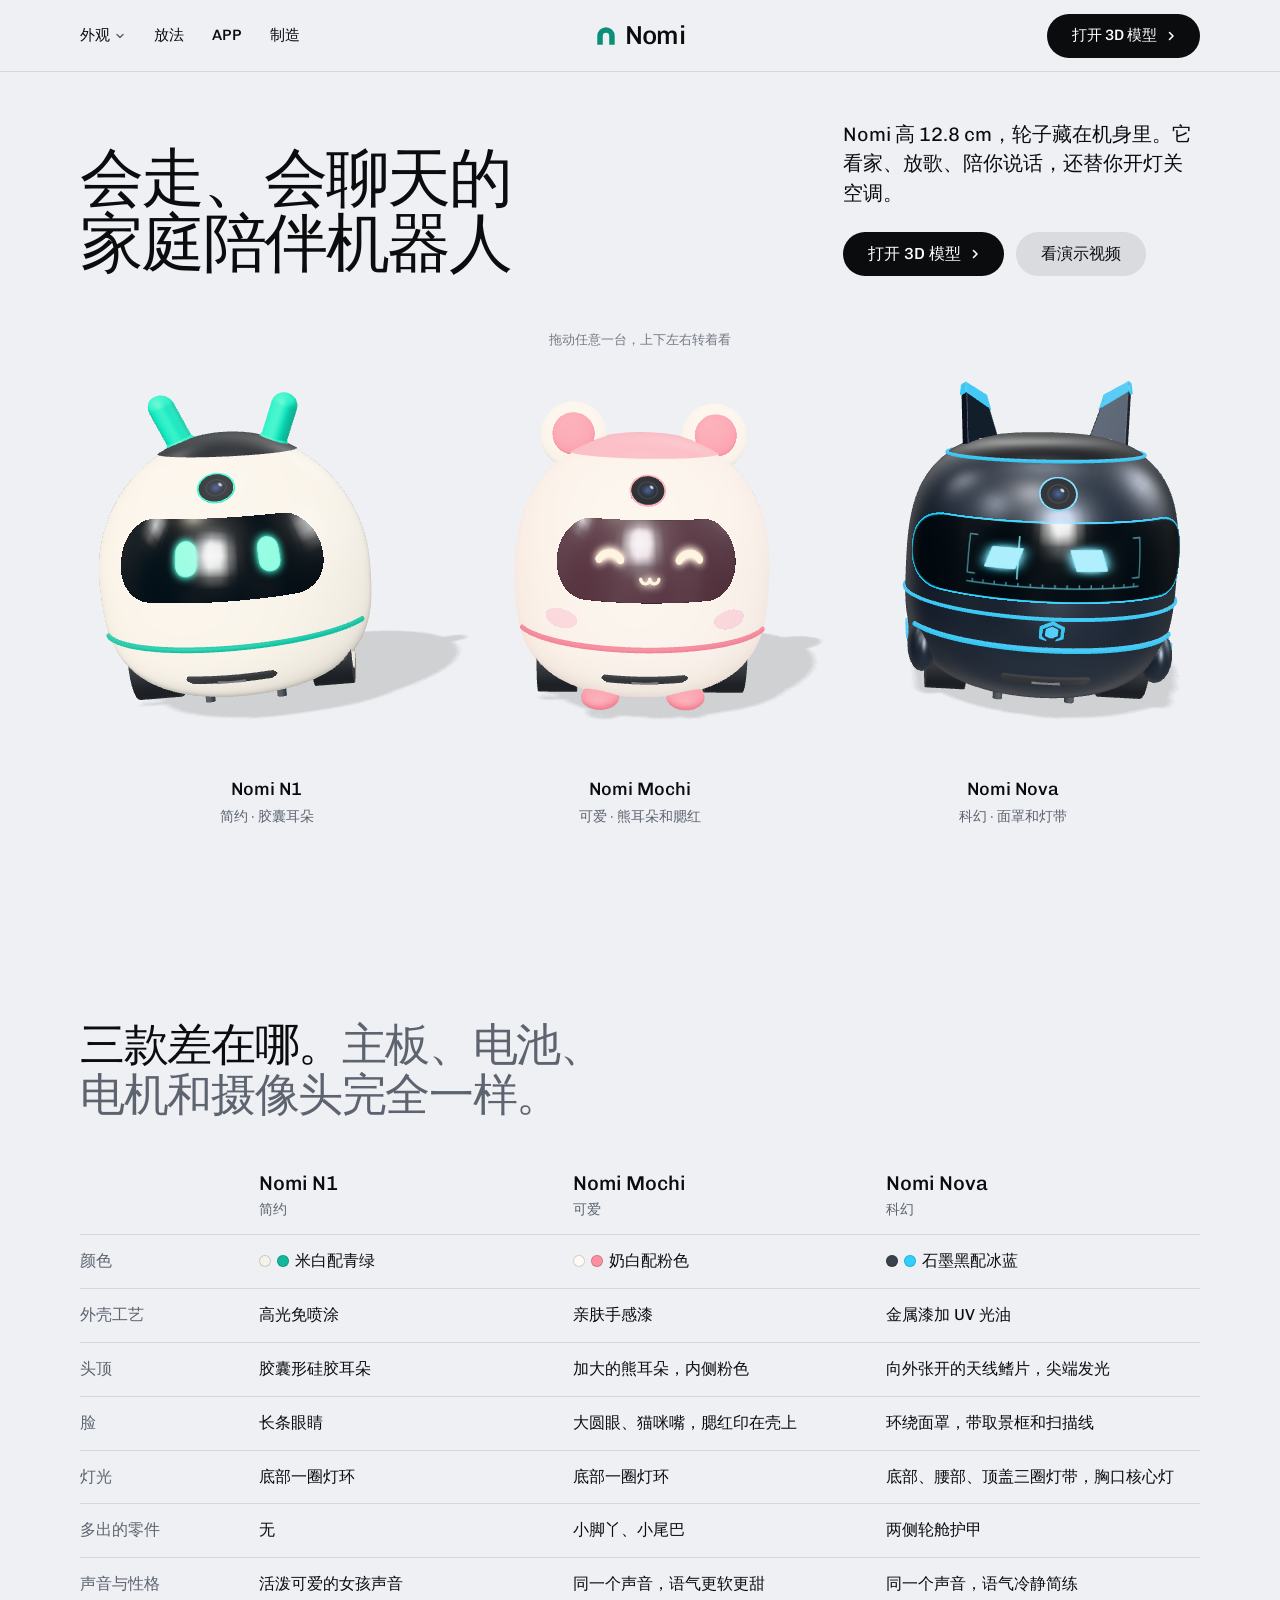
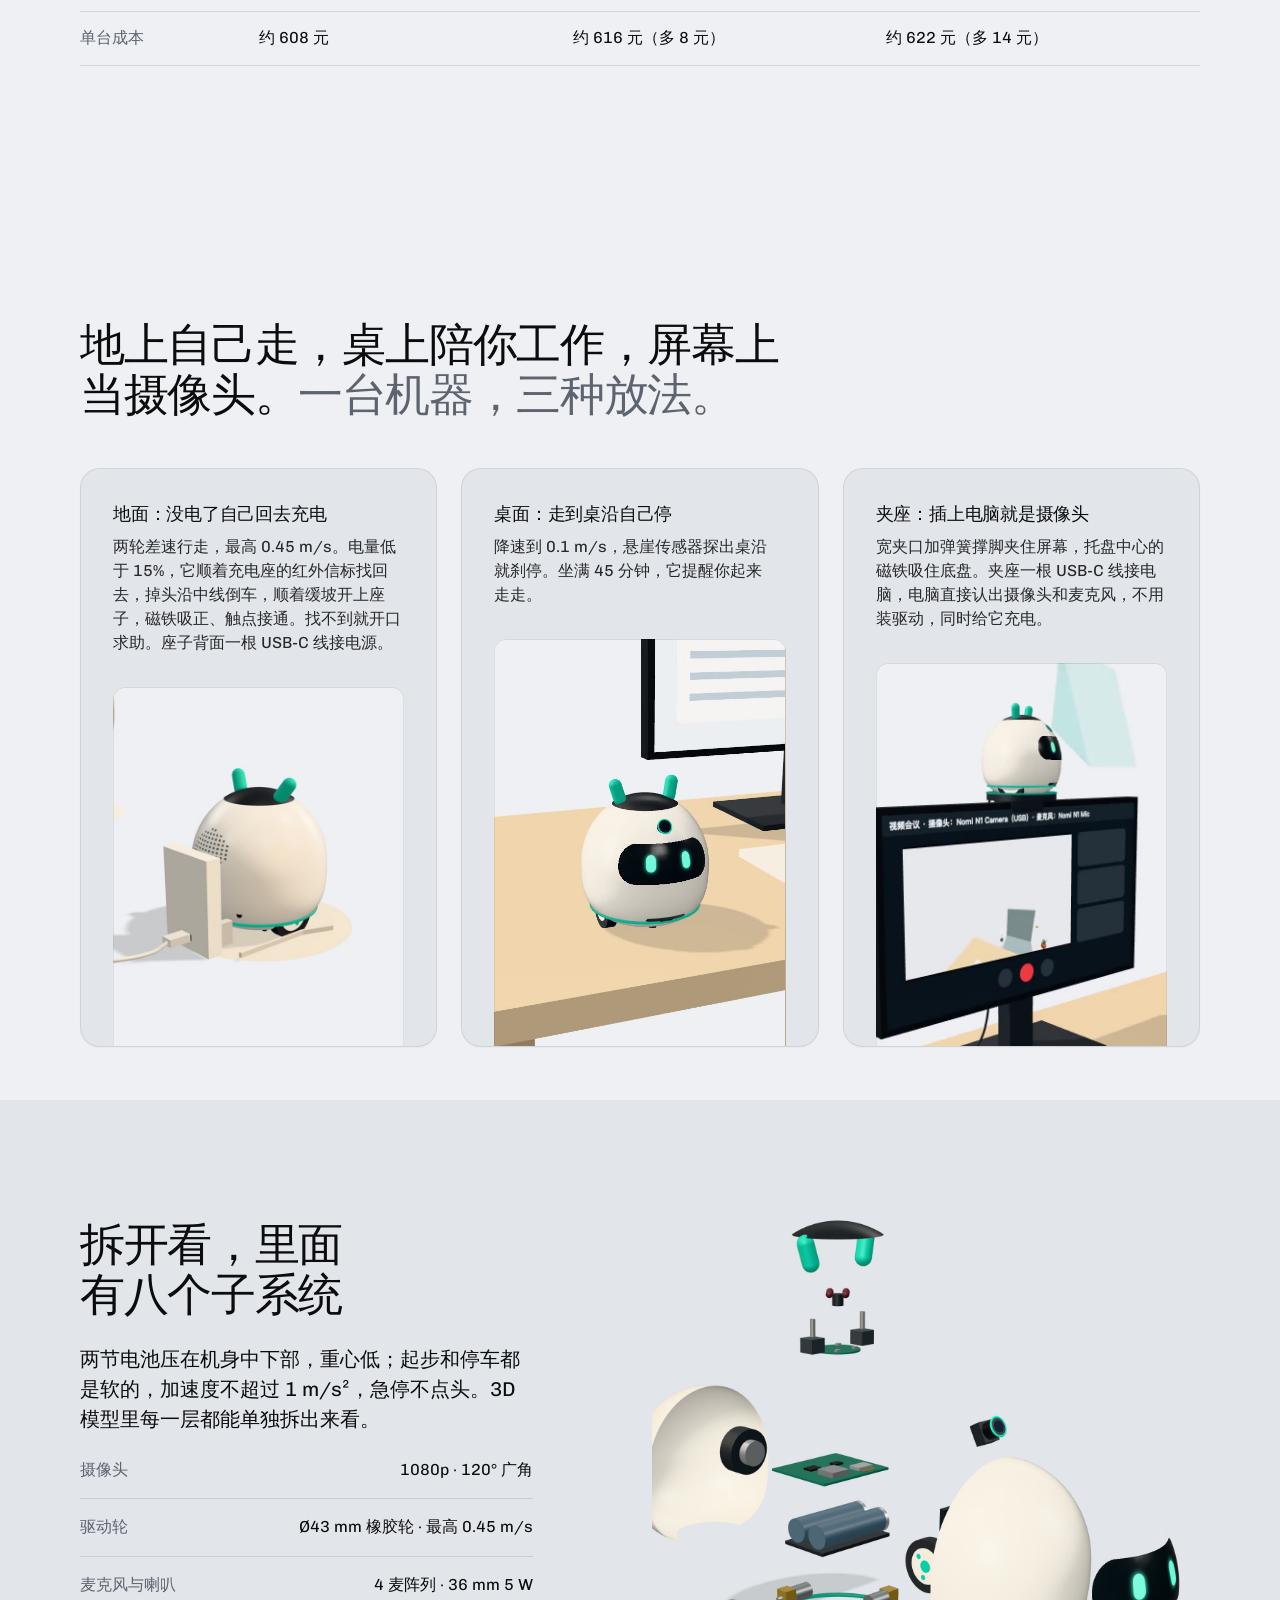
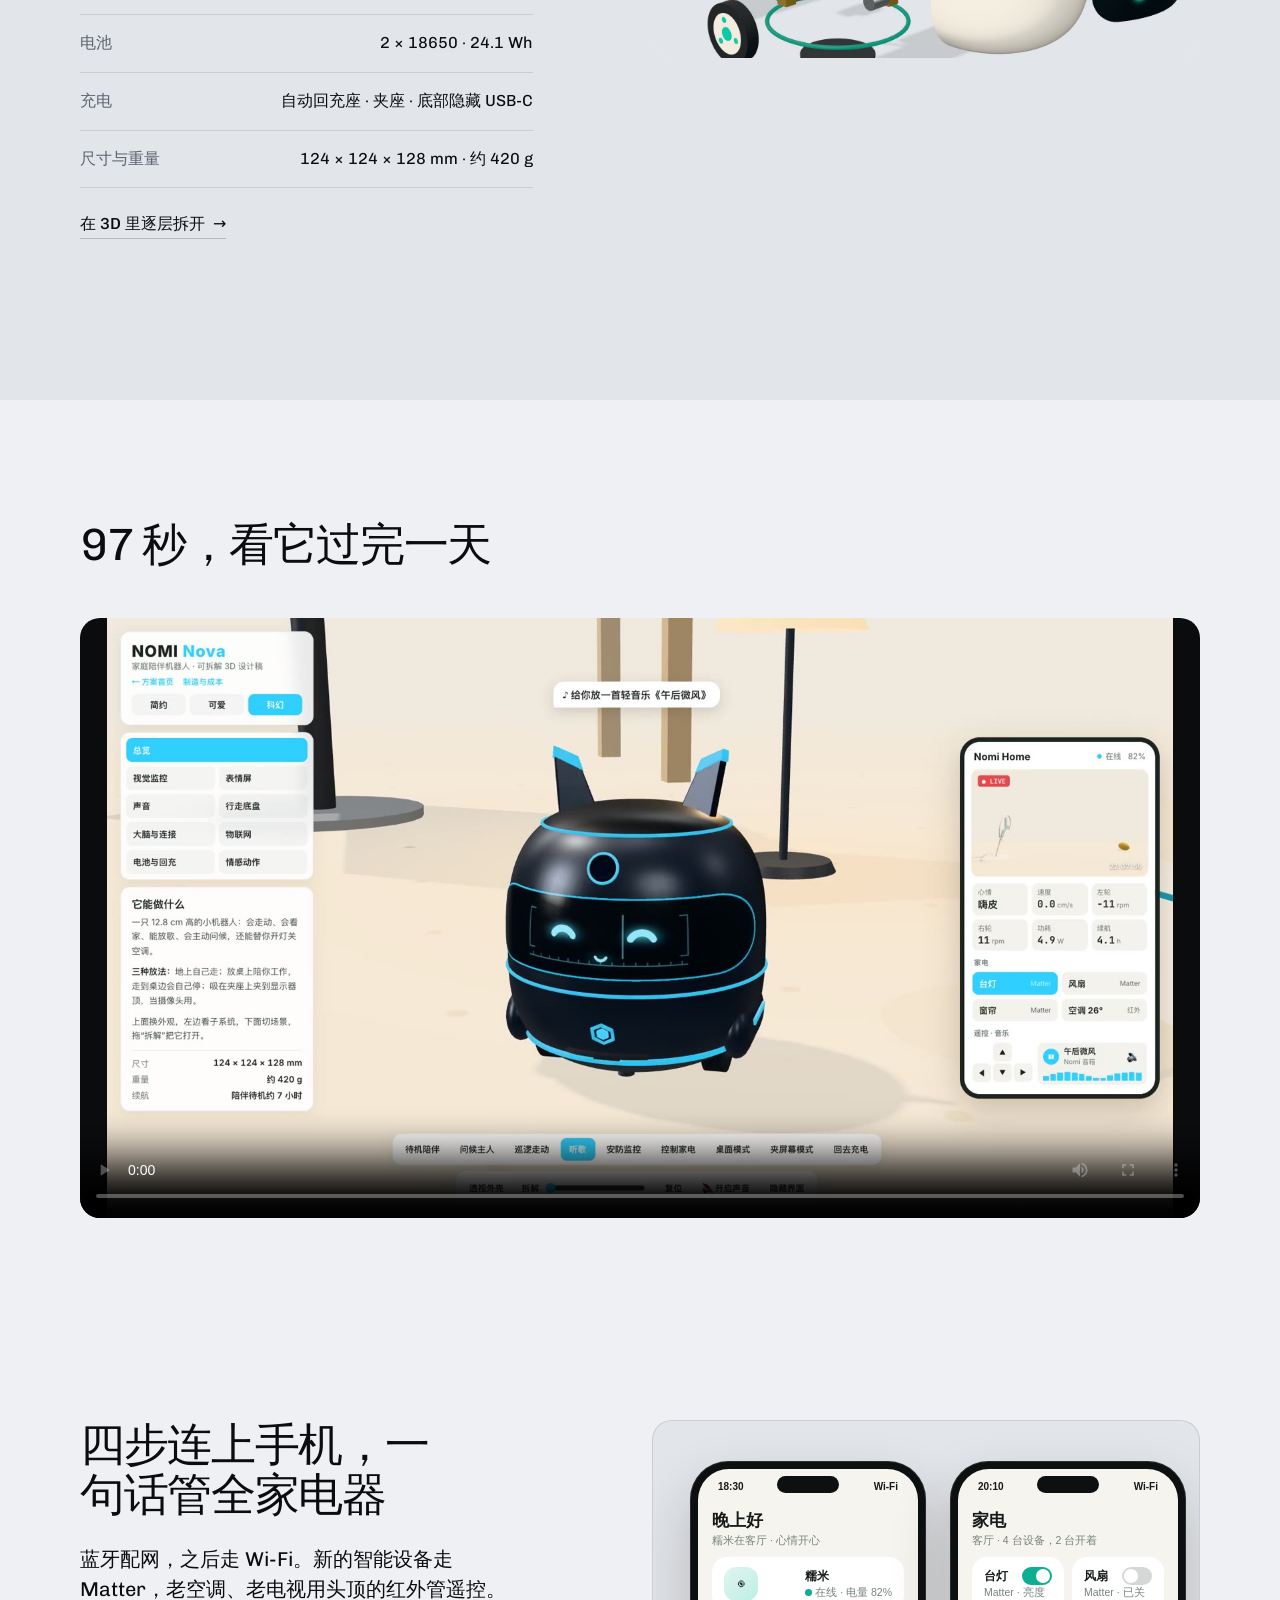
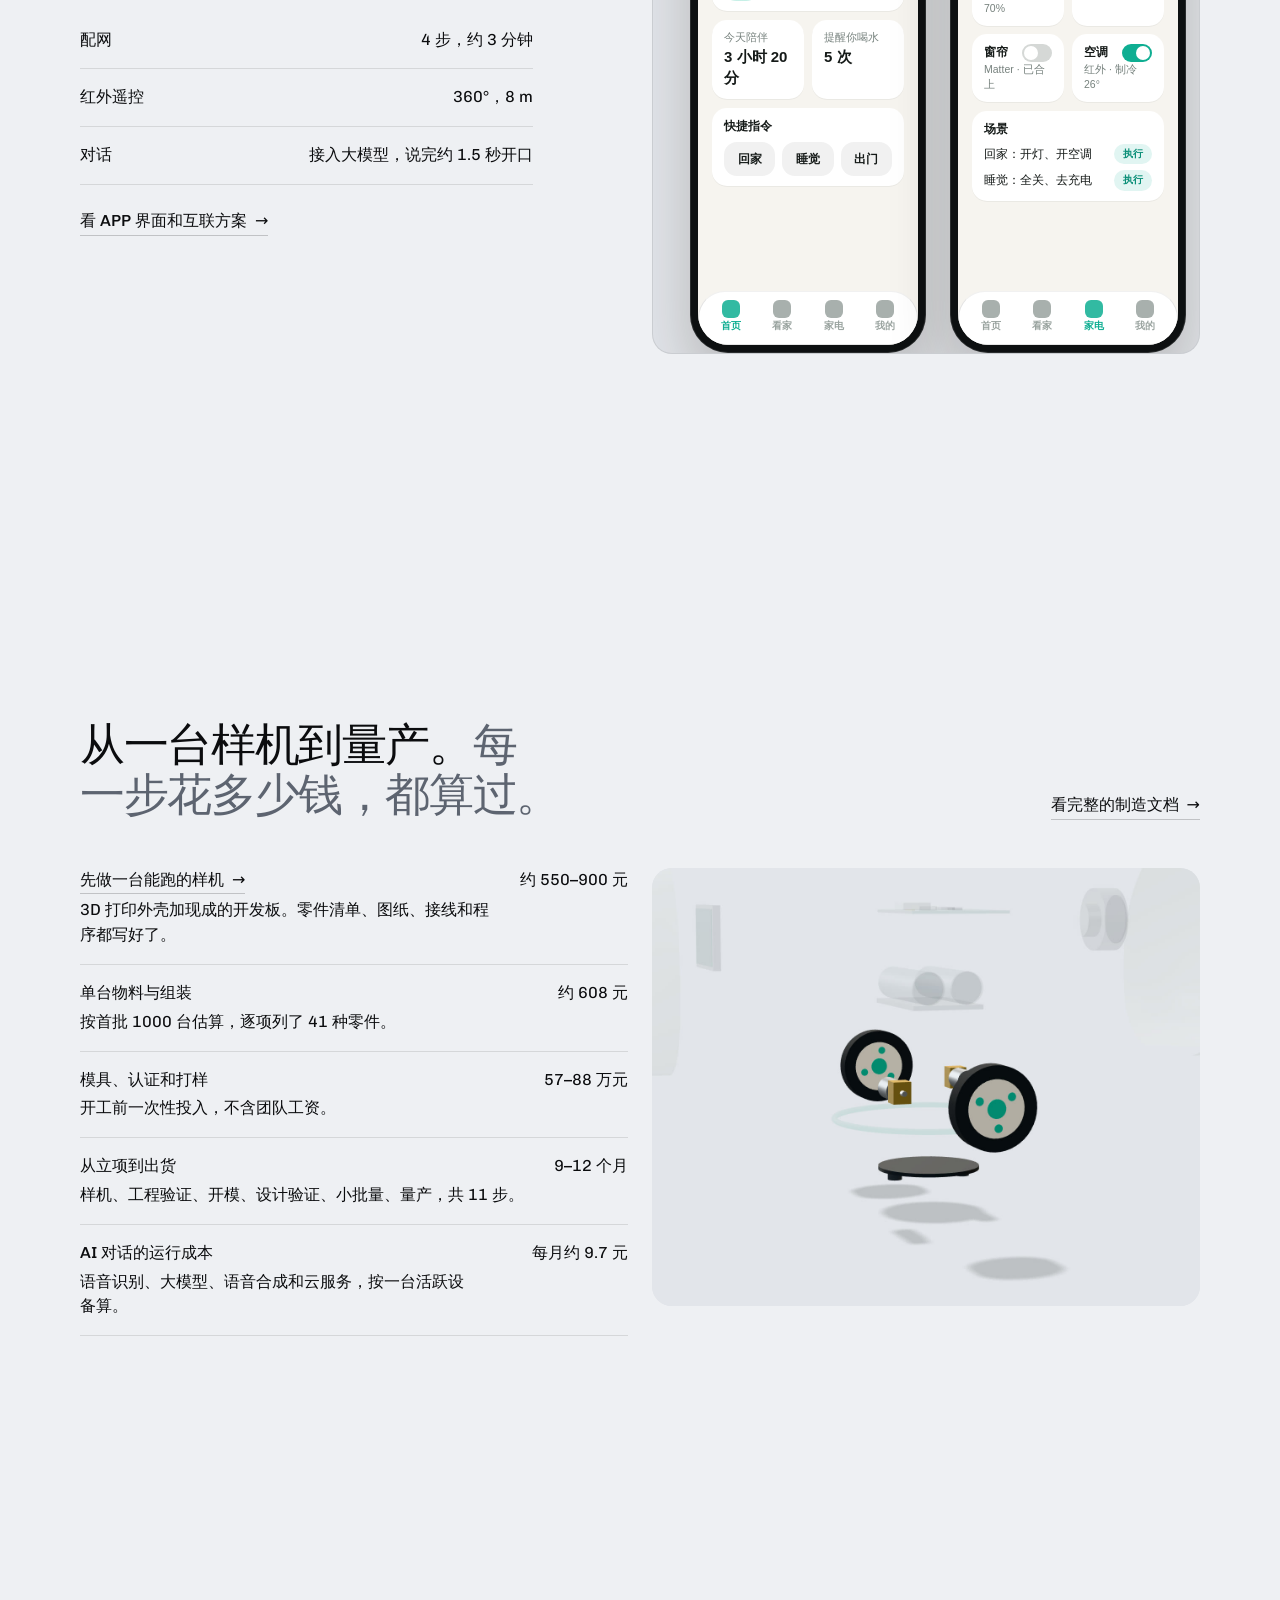
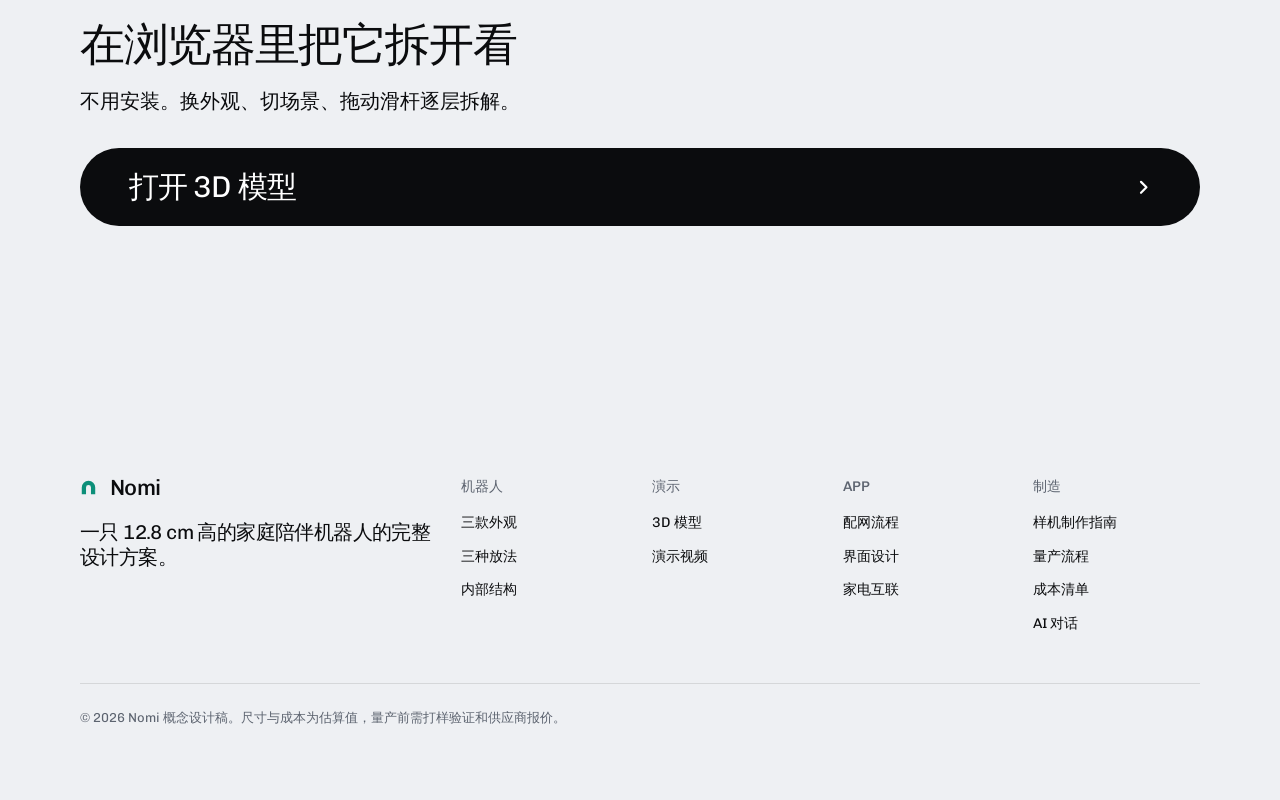
==== commit 3f4246bb: "v1.6 腰部光带（方案 A）：前后壳离地 41.7–44.7 开 3 mm 槽，卡进 T 形乳白导光条，后面贴 WS2812B 灯带，串在顶盖灯环后面 - 壳内侧封闭槽道（上筋 + 下筋 + 后墙，" ====
--- a/index.html
+++ b/index.html
@@ -313,6 +313,6 @@
 <script type="module" src="assets/system.js"></script>
 <script type="module" src="assets/motion/motion.js"></script>
 <script type="module" src="assets/layout/layout.js"></script>
-<script type="module" src="assets/hero3d.js?v=20261125y"></script>
+<script type="module" src="assets/hero3d.js?v=20261125b7"></script>
 </body>
 </html>
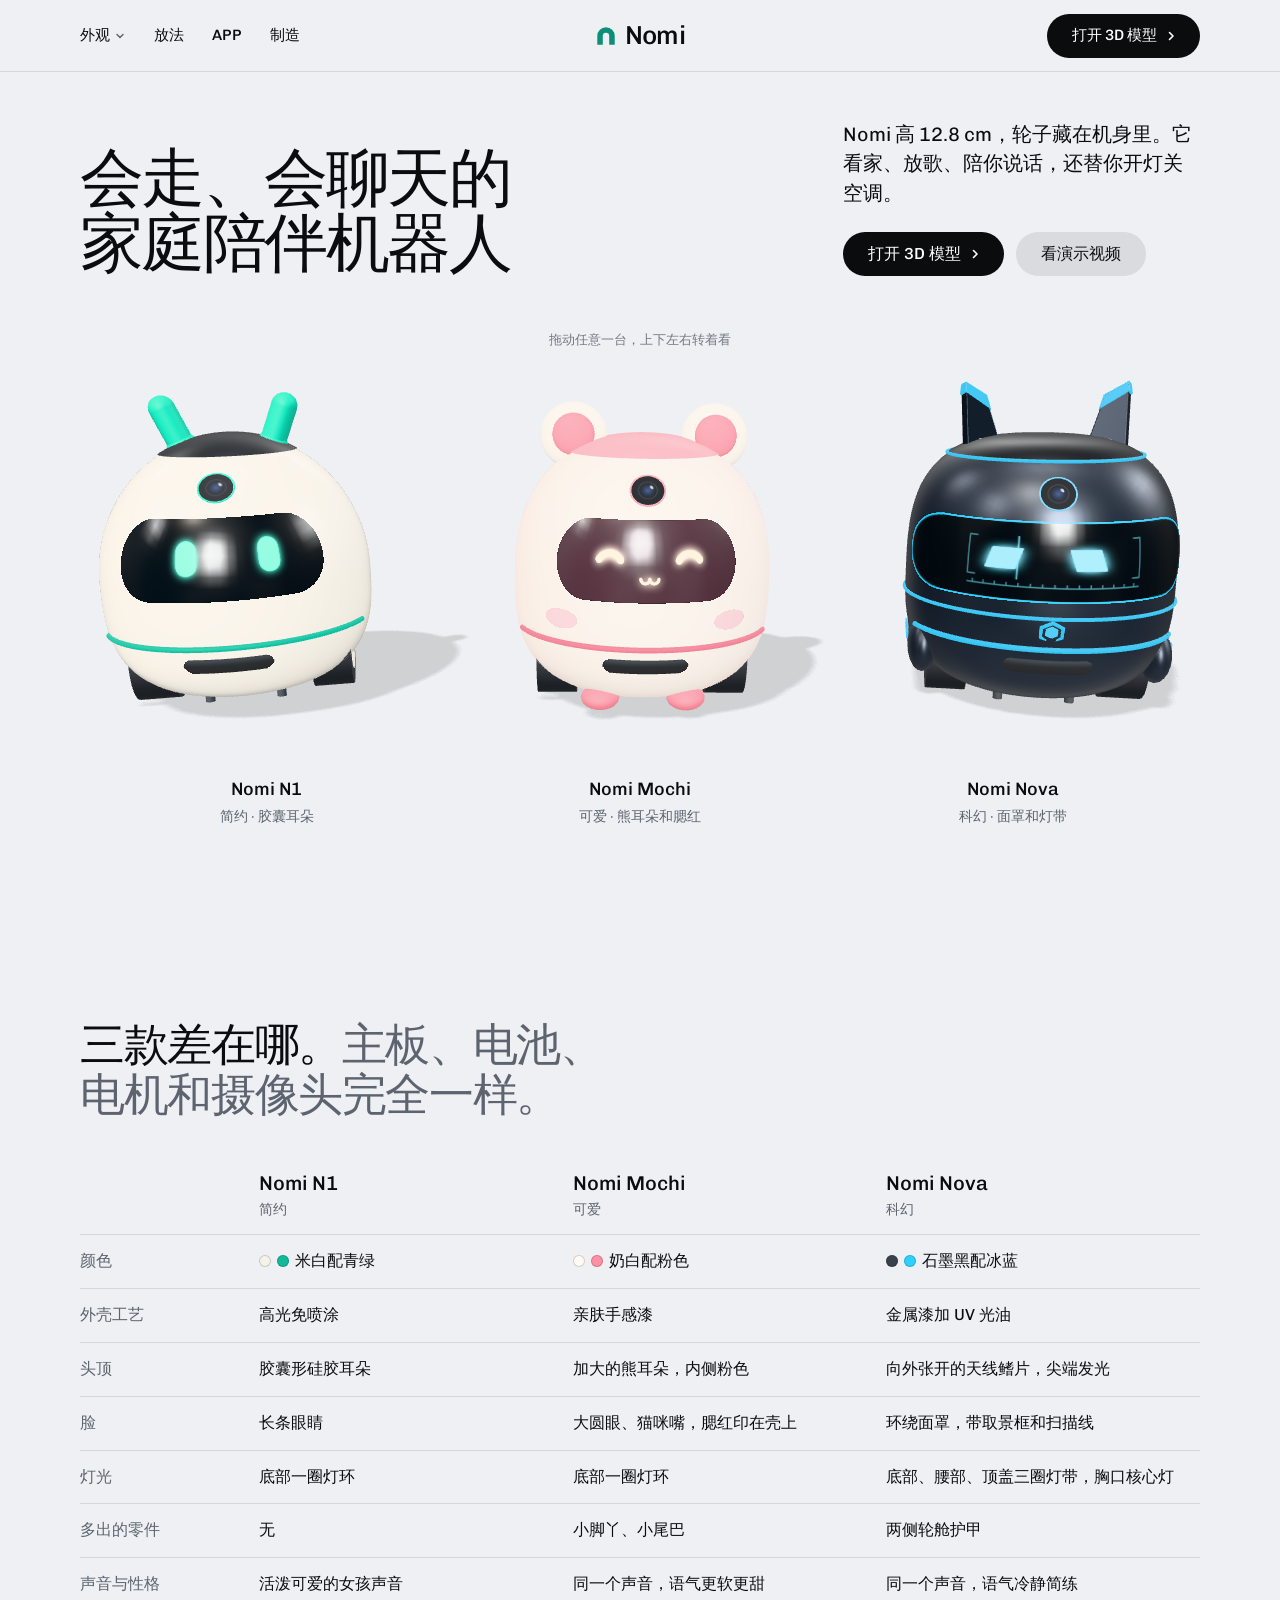
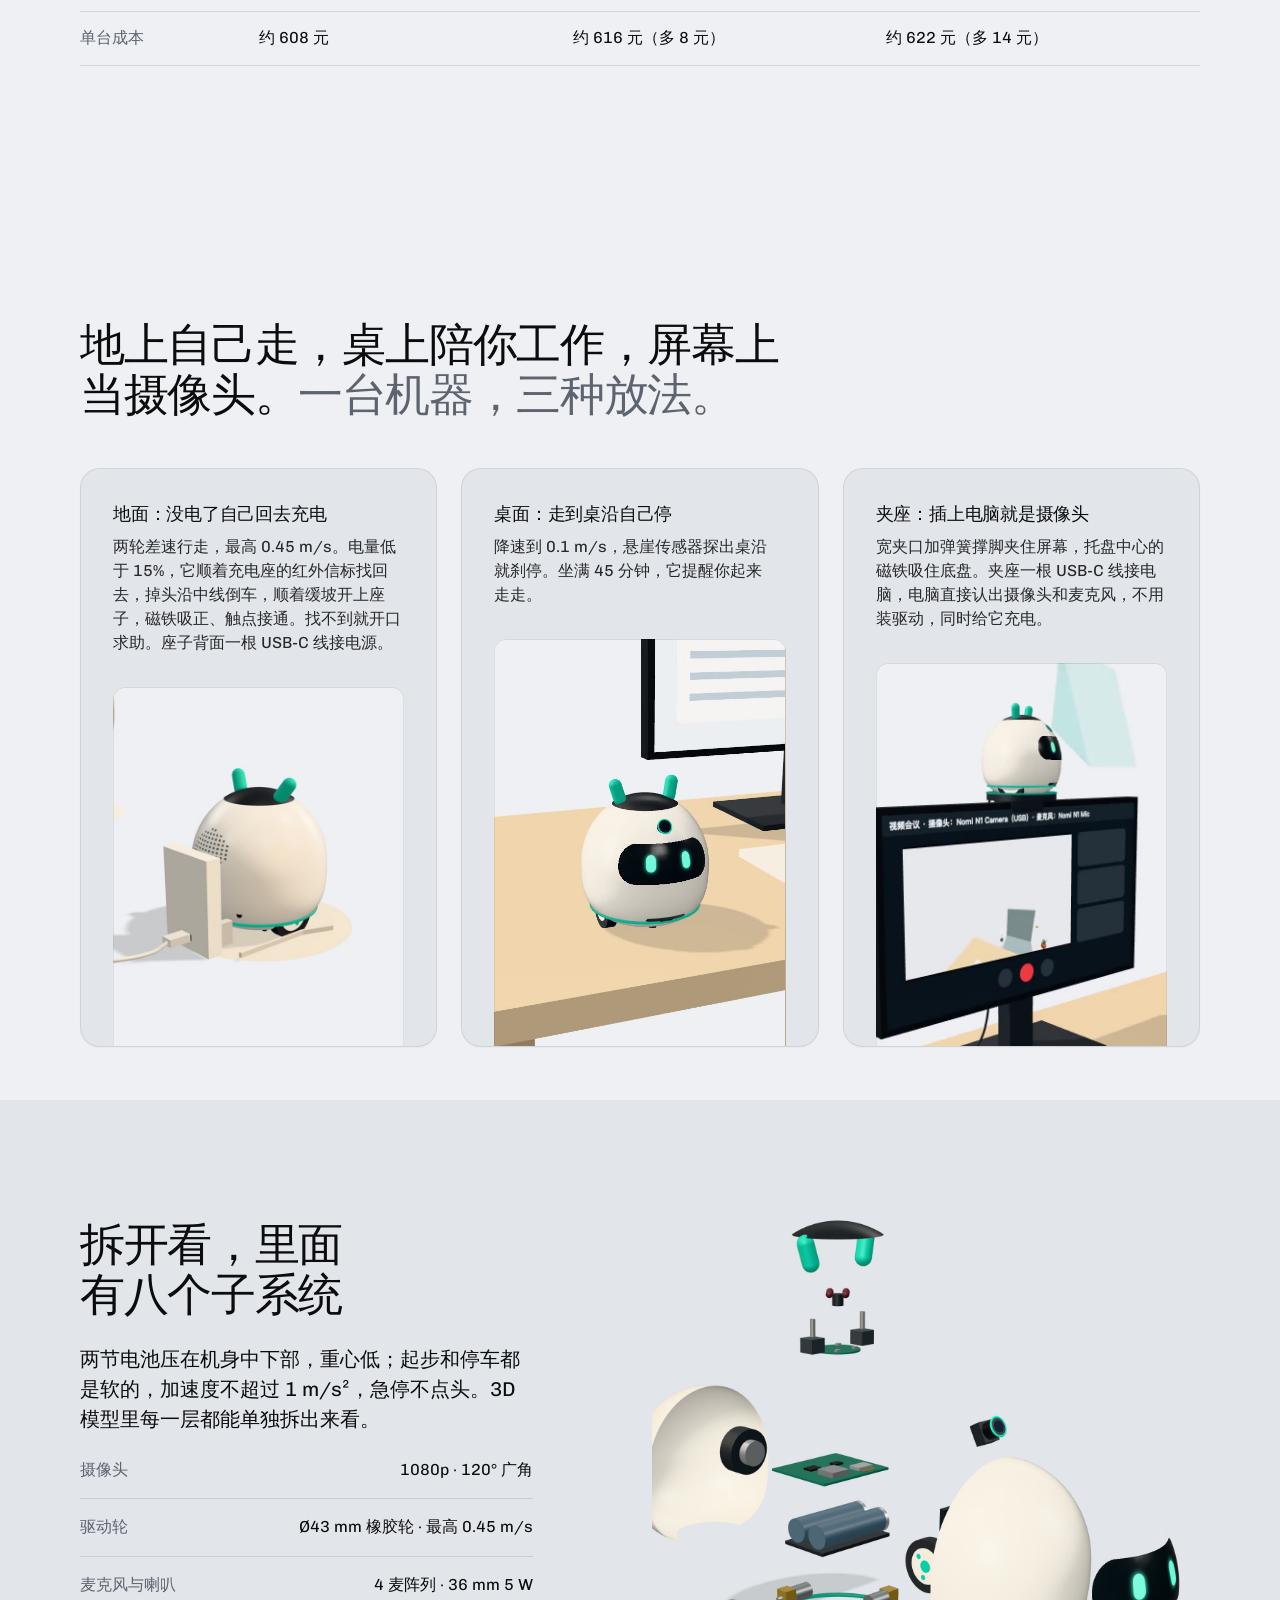
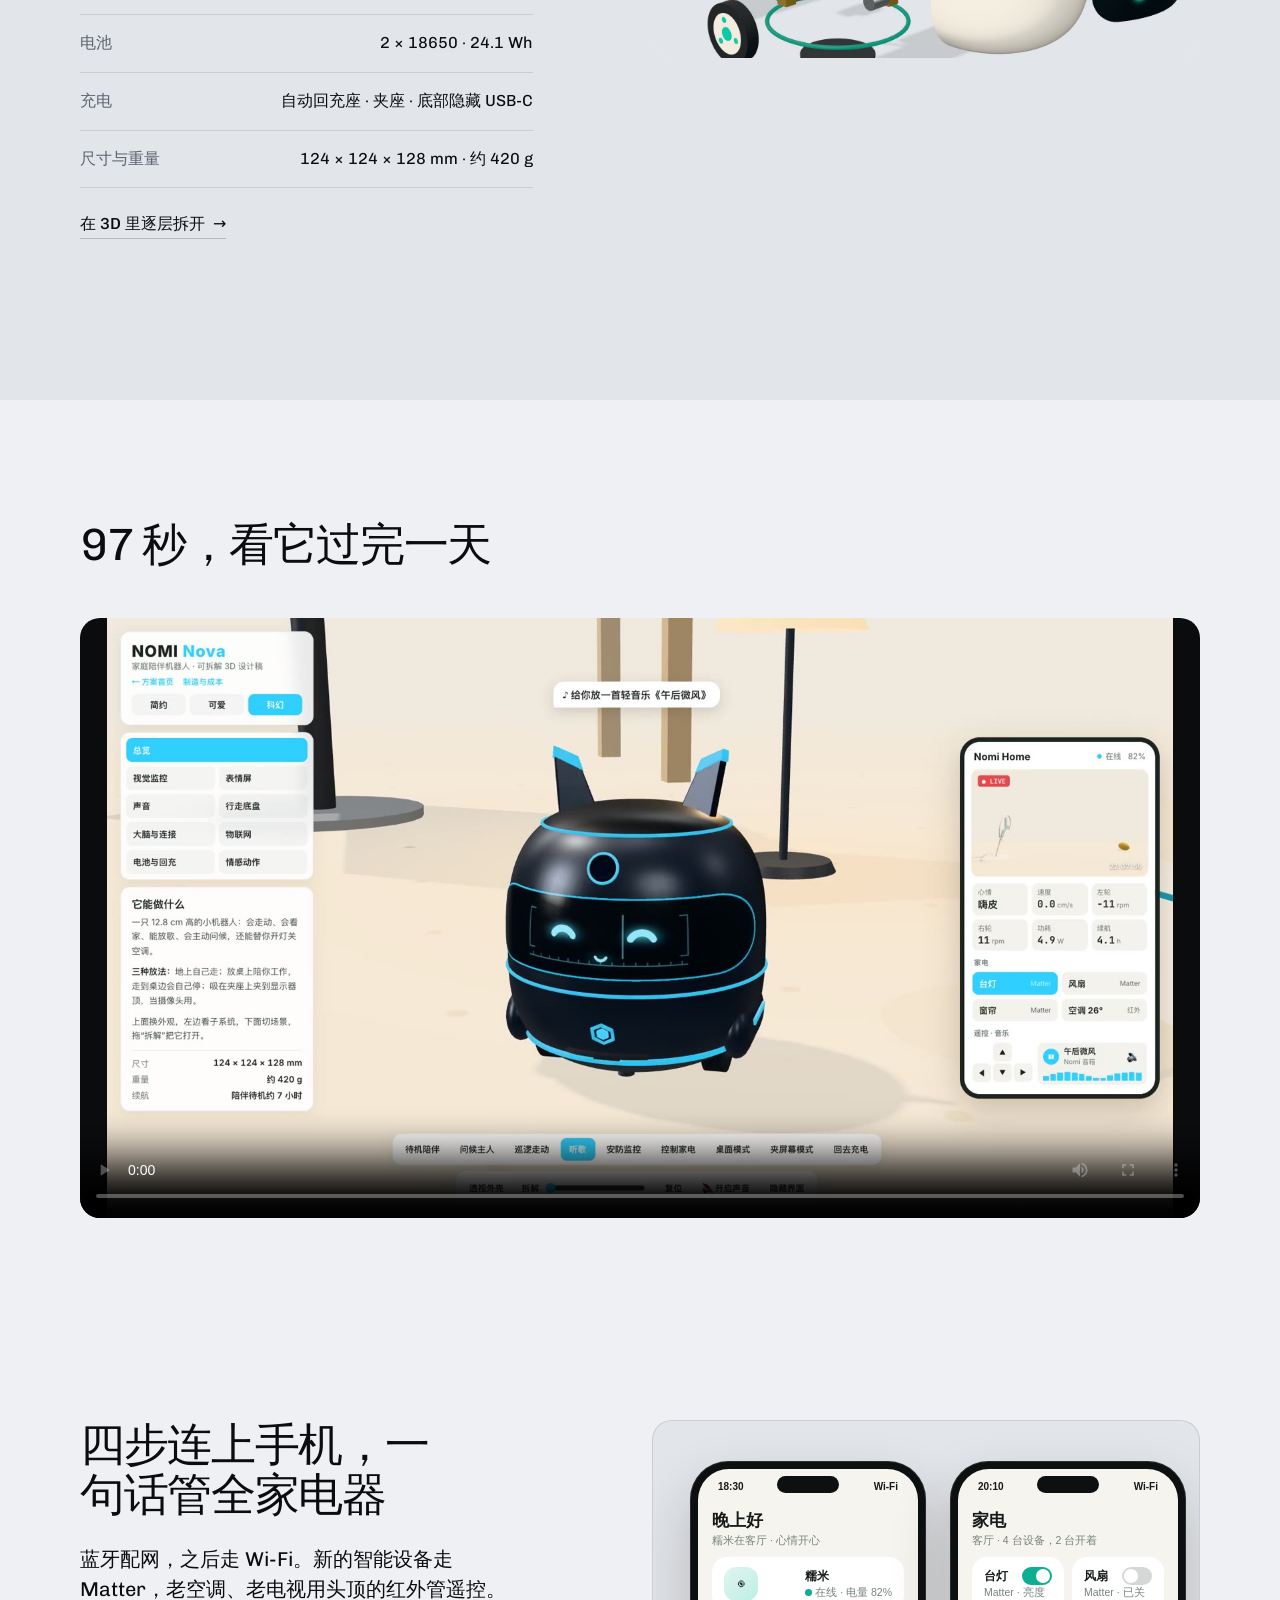
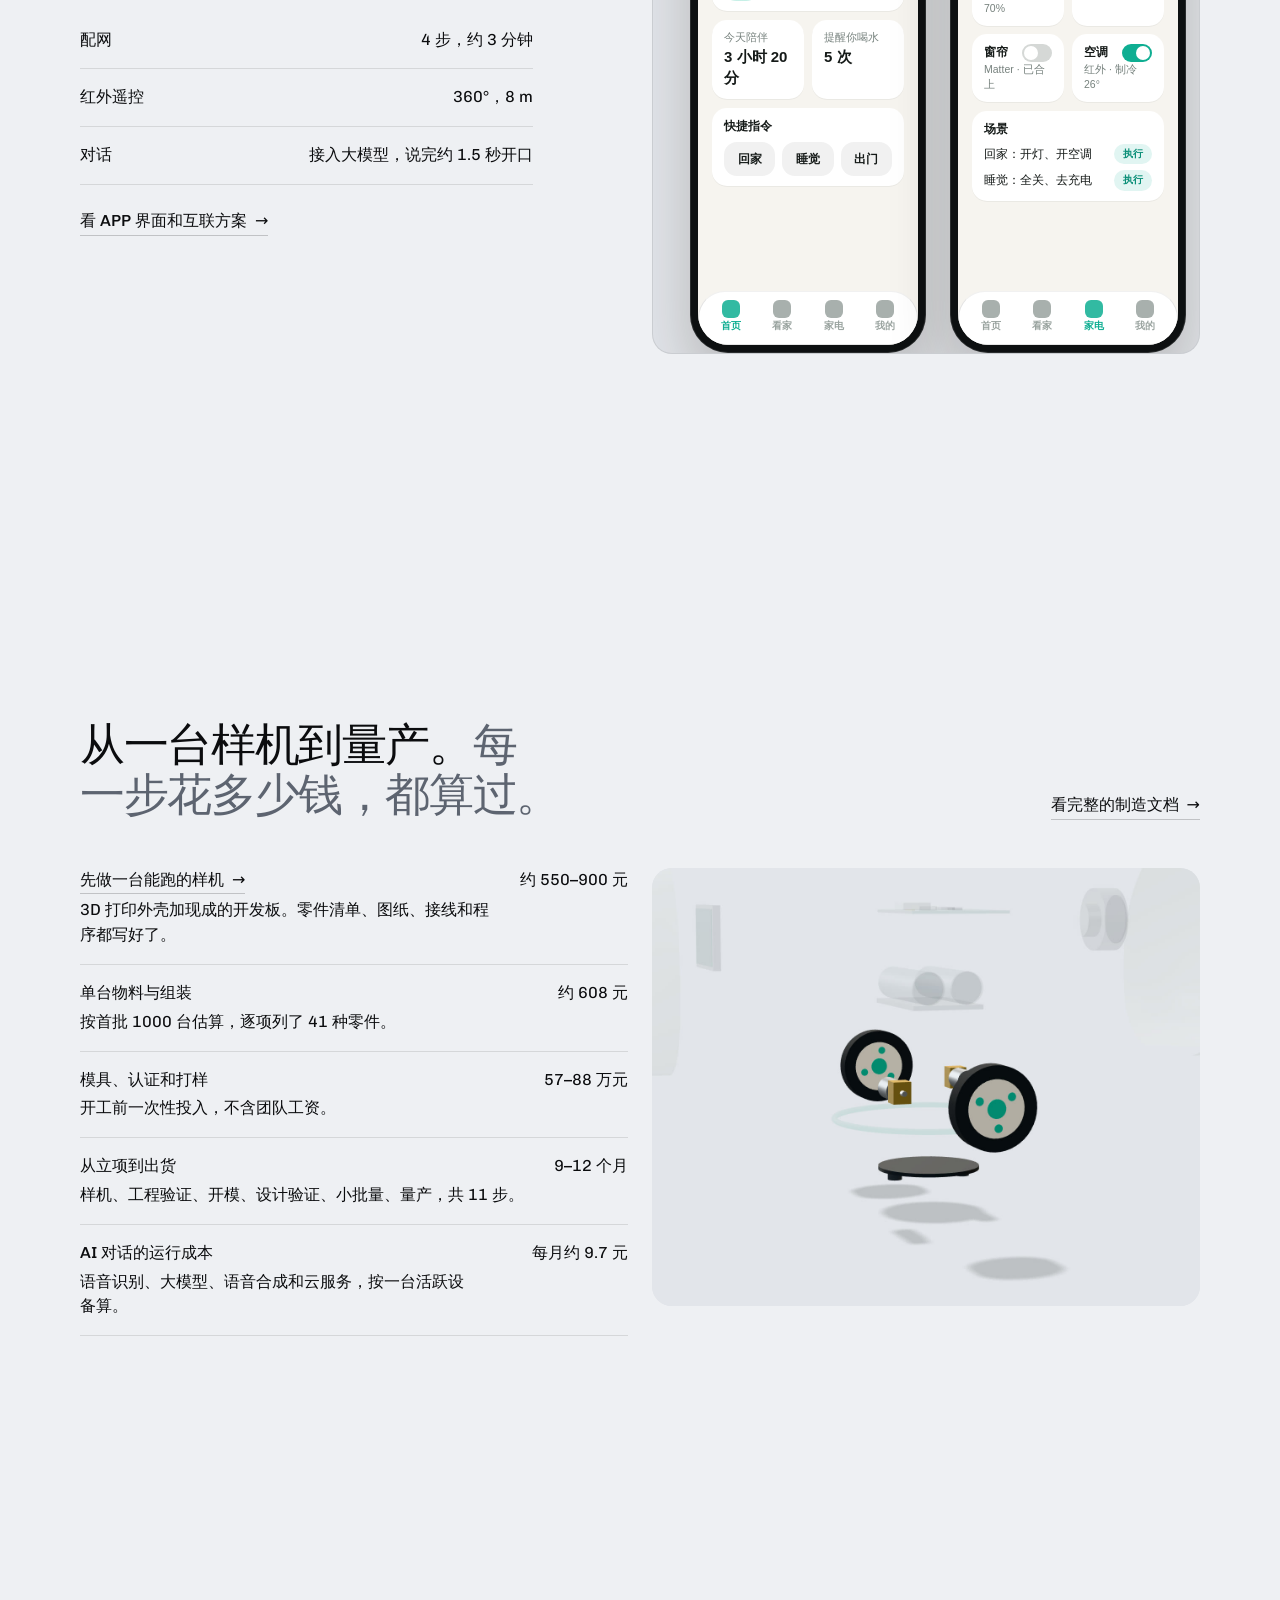
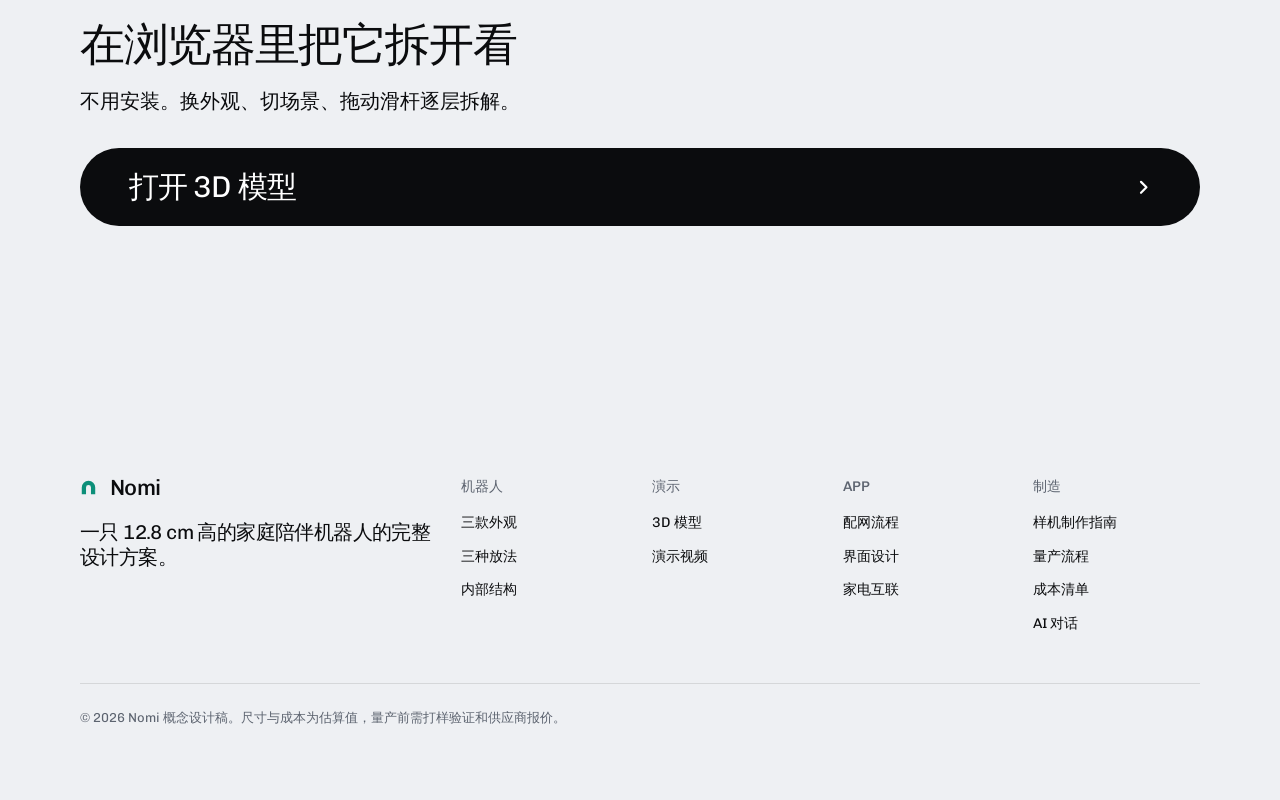
==== commit 5756edbb: "网页 3D：ToF 长条按 v1.8 实物改到腰带正下方（1:1 离地 25.6–32.7、44 × 8.1 比例），里面的传感器小板同步挪位；sim.html、首页 3D 头图重新打包" ====
--- a/index.html
+++ b/index.html
@@ -313,6 +313,6 @@
 <script type="module" src="assets/system.js"></script>
 <script type="module" src="assets/motion/motion.js"></script>
 <script type="module" src="assets/layout/layout.js"></script>
-<script type="module" src="assets/hero3d.js?v=20261125b7"></script>
+<script type="module" src="assets/hero3d.js?v=20261125b8"></script>
 </body>
 </html>
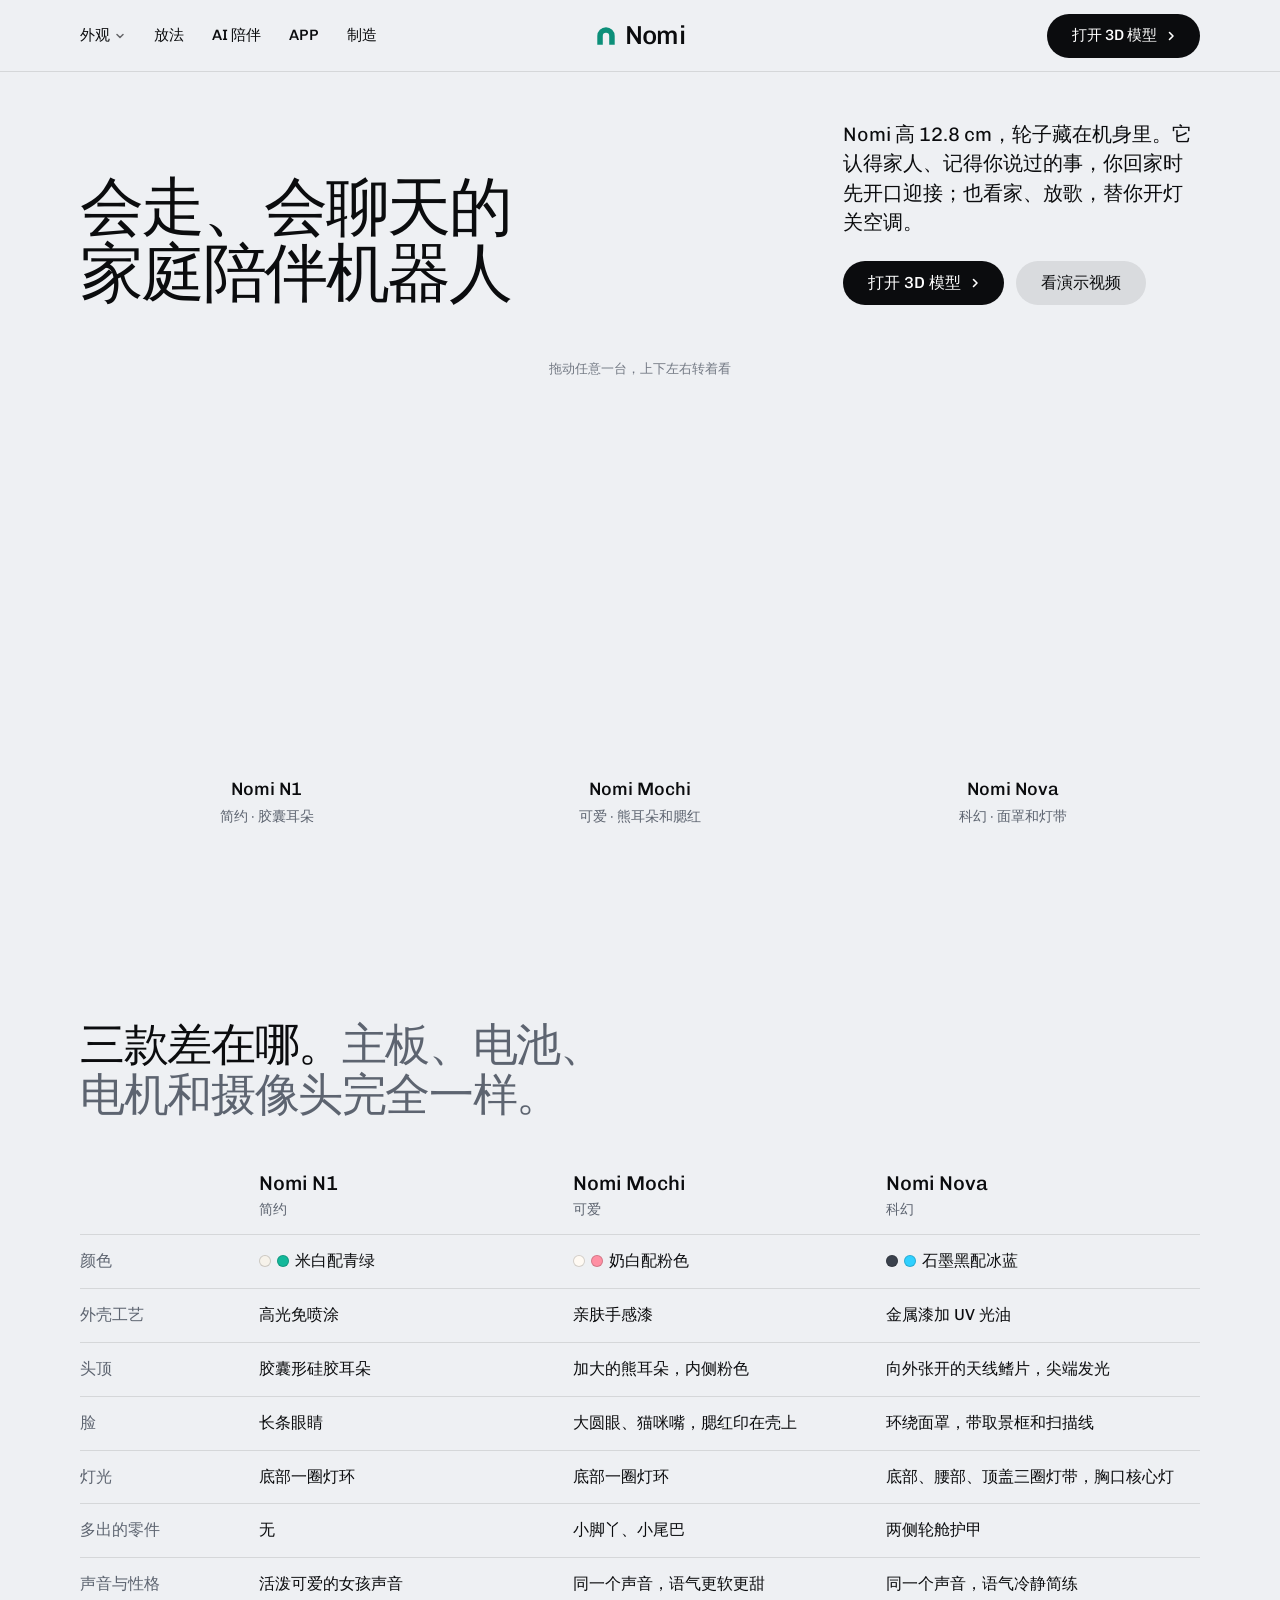
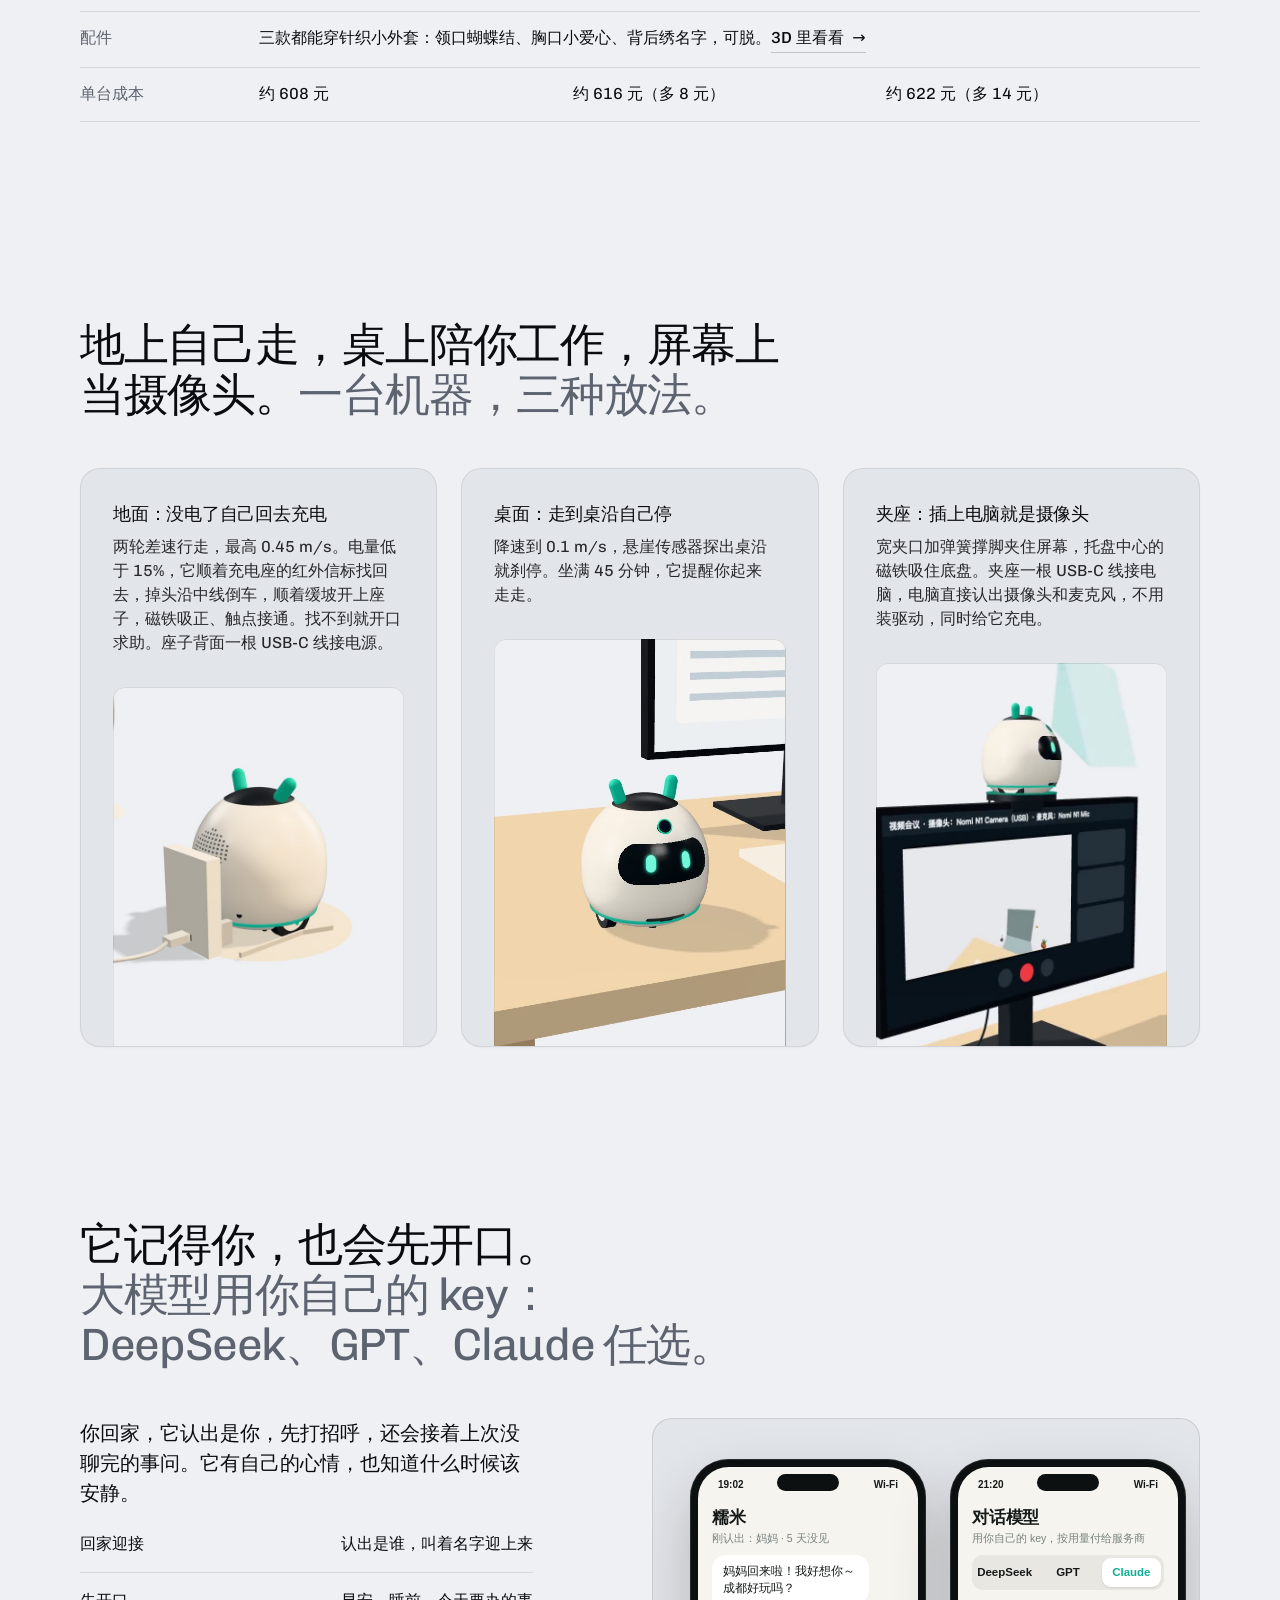
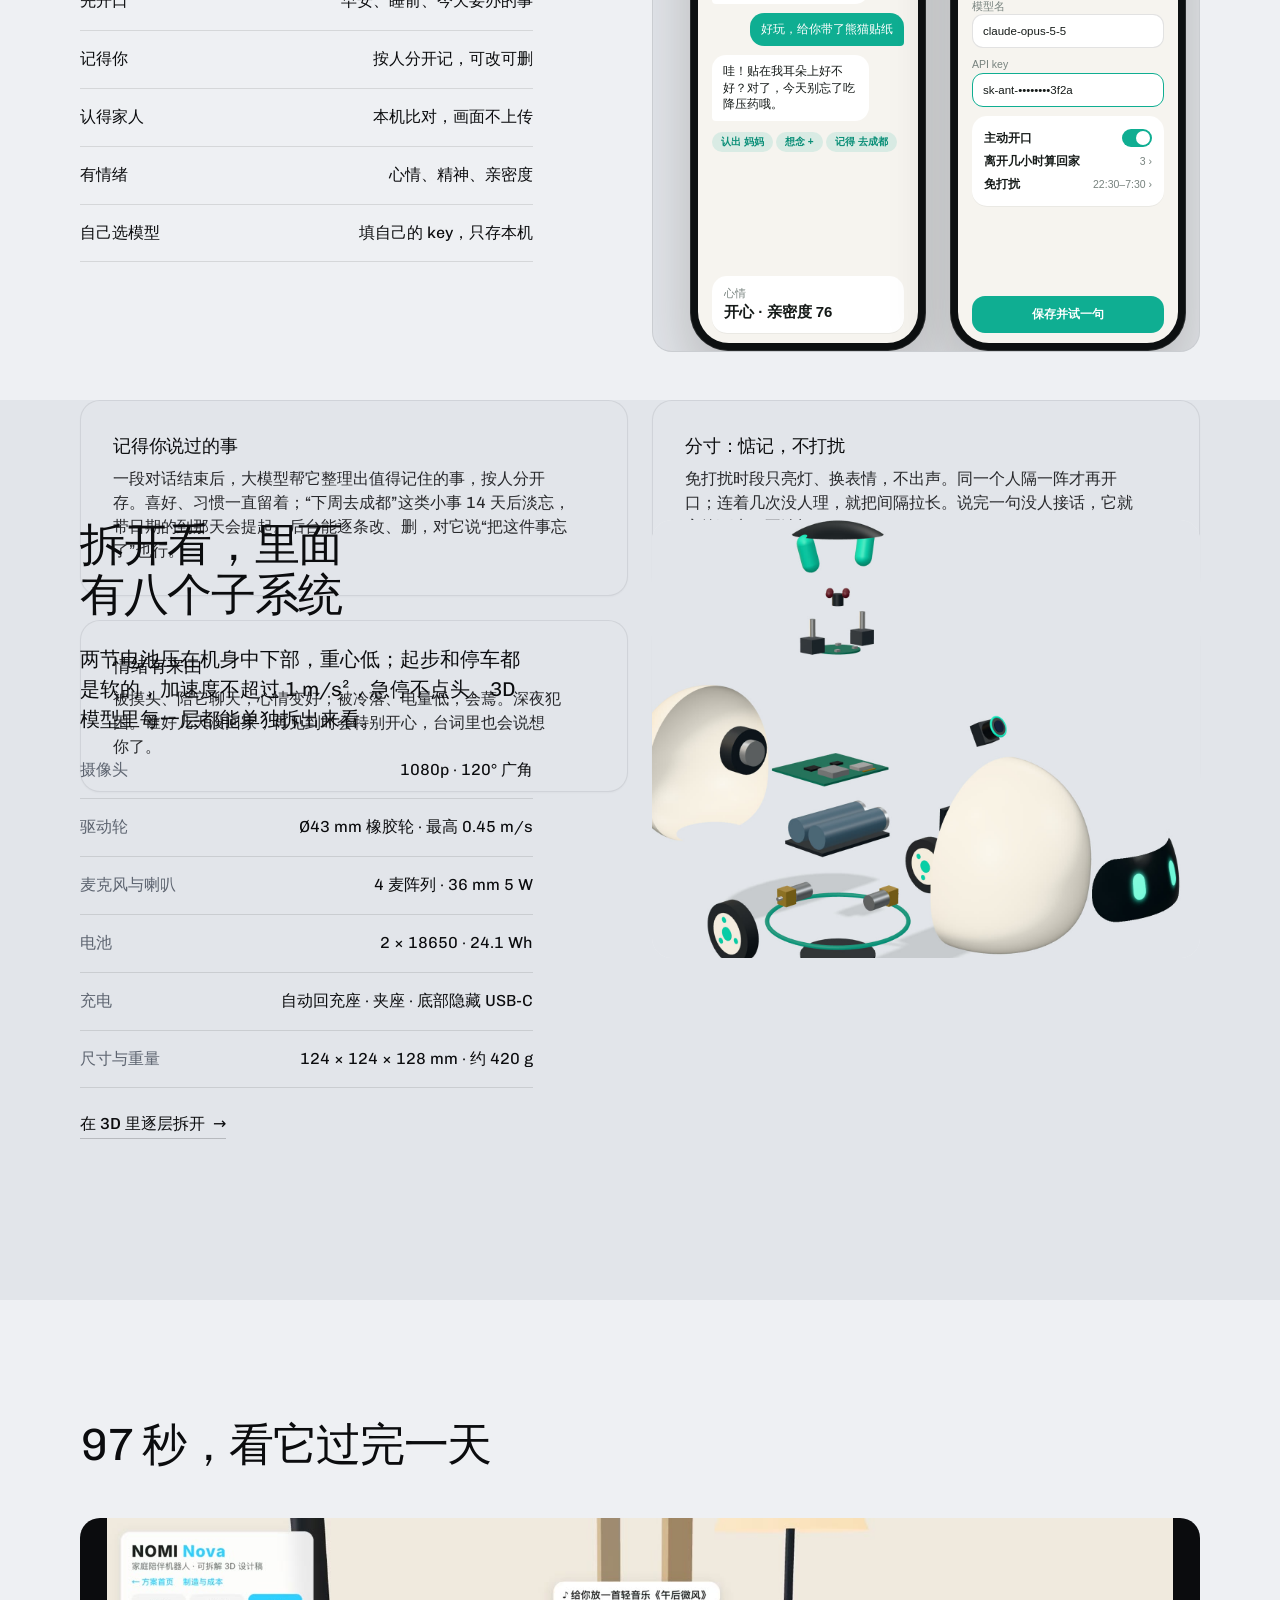
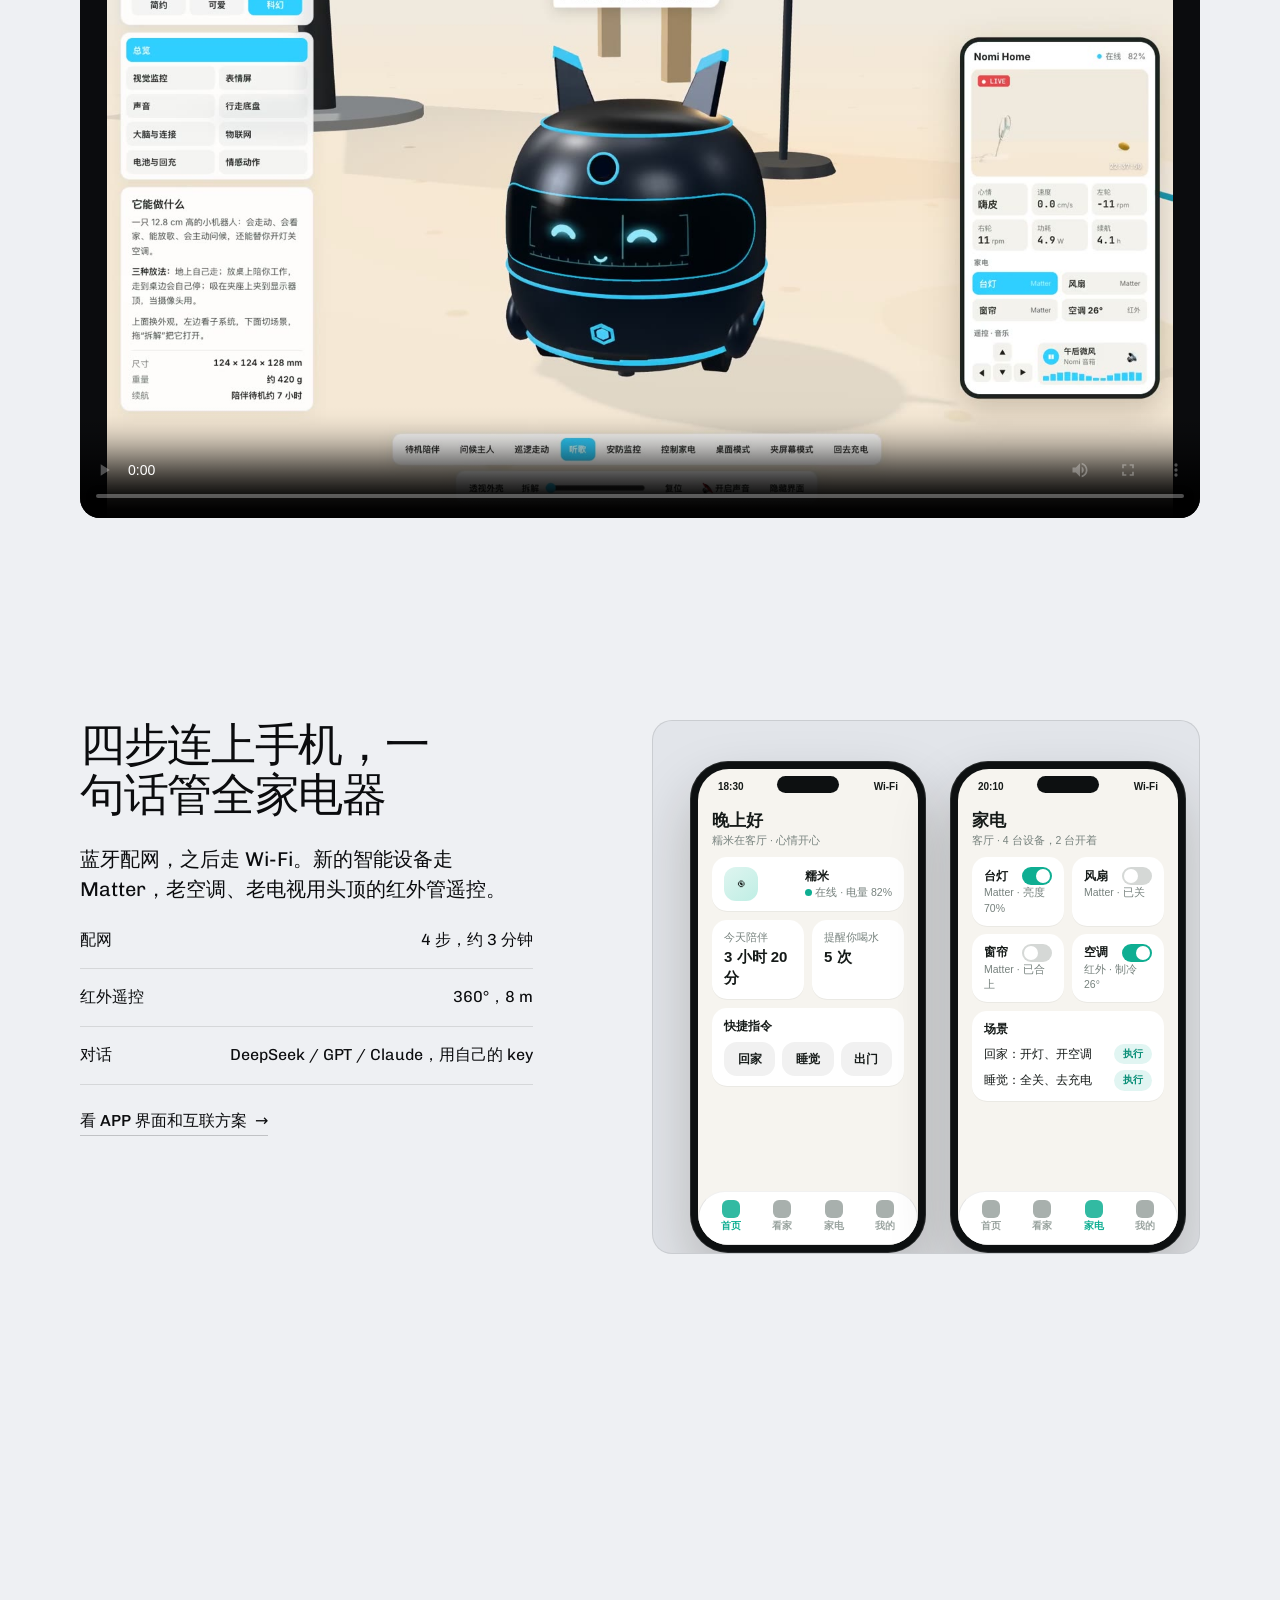
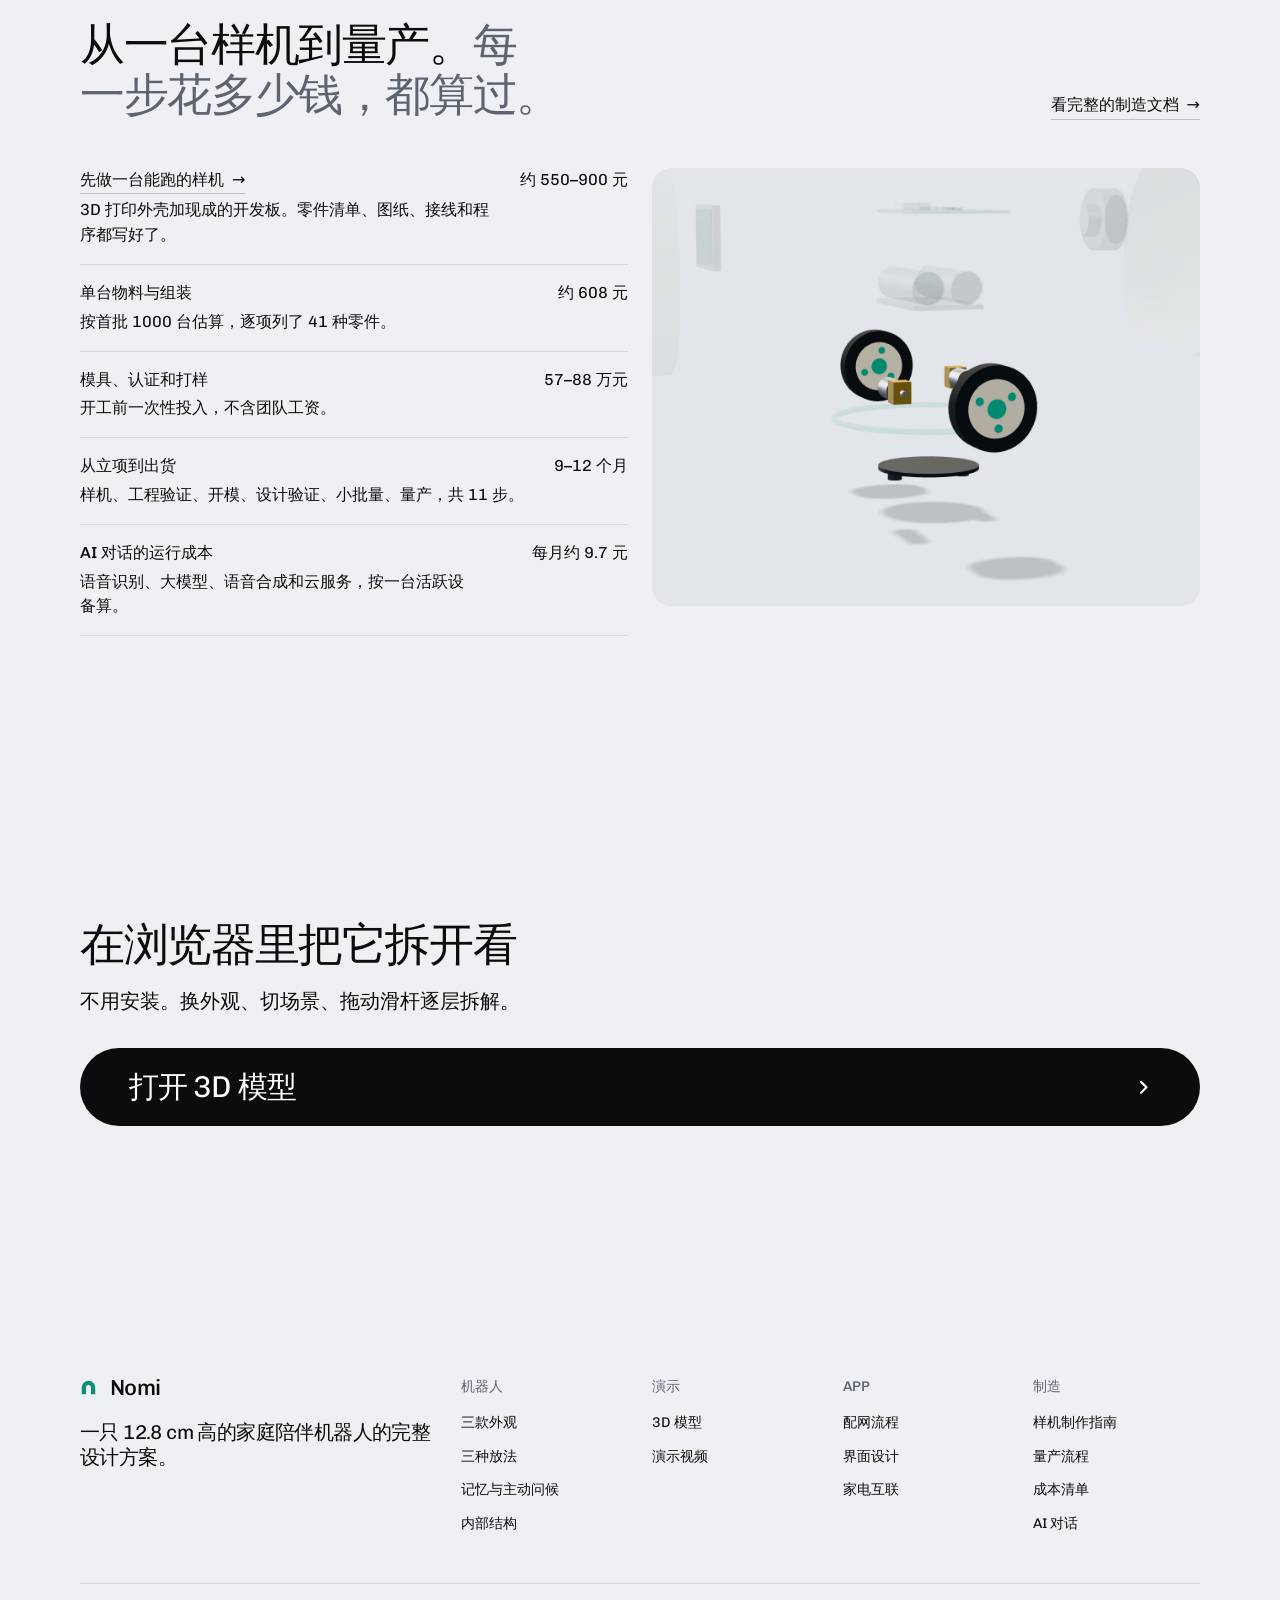
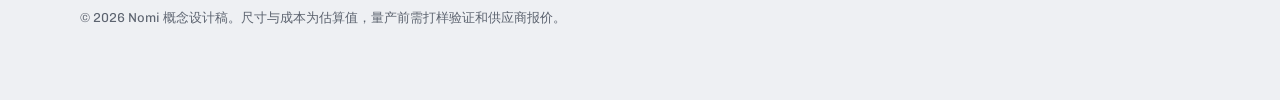
==== commit 67f6ed8f: "网站展示 AI 陪伴能力：首页新增「它记得你，也会先开口」一节（回家迎接、主动开口、长期记忆、认人、情绪、自选 DeepSeek/GPT/Claude 并填自己的 key，配两张手机界面和四张说明卡）" ====
--- a/index.html
+++ b/index.html
@@ -79,6 +79,14 @@
   #modes .panel > video { object-fit: cover; }
   @media (min-width: 900px) { #modes .grid > .card { grid-column: span 4; } }   /* 三张卡片始终并排，不折成 2 + 1 */
   @media (min-width: 640px) and (max-width: 899px) { #modes .panel { --p-h: 420px; } }
+  #heart .frame { background: var(--p-surface); display: flex; justify-content: center; align-items: flex-start; gap: 24px; padding: 40px 24px 0; overflow: hidden; }
+  #heart .frame .ph { flex: none; }
+  #heart .scr .seg { display: grid; grid-template-columns: repeat(3, 1fr); gap: 4px; background: rgba(18, 22, 20, 0.06); border-radius: 11px; padding: 3px; text-align: center; font-weight: 700; }
+  #heart .scr .seg span { padding: 6px 0; border-radius: 9px; }
+  #heart .scr .seg .on { background: #fff; color: var(--a); box-shadow: 0 1px 2px rgba(18, 22, 20, 0.1); }
+  #heart .rows__name { white-space: nowrap; }
+  @media (max-width: 1279px) { #heart .frame .ph + .ph { display: none; } }
+  @media (max-width: 639px) { #heart .frame { padding-top: 24px; } }
   #app .frame { background: var(--p-surface); display: flex; justify-content: center; align-items: flex-start; gap: 24px; padding: 40px 24px 0; overflow: hidden; }
   #app .frame .ph { flex: none; }
   @media (max-width: 1279px) { #app .frame .ph + .ph { display: none; } }
@@ -116,6 +124,7 @@
         </div>
       </div>
       <div class="nav__item"><a class="nav__link" href="#modes">放法</a></div>
+      <div class="nav__item"><a class="nav__link" href="#heart">AI 陪伴</a></div>
       <div class="nav__item"><a class="nav__link" href="#app">APP</a></div>
       <div class="nav__item"><a class="nav__link" href="#make">制造</a></div>
     </nav>
@@ -134,7 +143,7 @@
       <div class="hero__head">
         <div>
           <h1 id="hero-h">会走、会聊天的家庭陪伴机器人</h1>
-          <p class="hero__lead">Nomi 高 12.8 cm，轮子藏在机身里。它看家、放歌、陪你说话，还替你开灯关空调。</p>
+          <p class="hero__lead">Nomi 高 12.8 cm，轮子藏在机身里。它认得家人、记得你说过的事，你回家时先开口迎接；也看家、放歌，替你开灯关空调。</p>
         </div>
         <div class="btn-row"><a class="btn btn--primary" href="sim.html">打开 3D 模型</a><a class="btn btn--secondary" href="#film">看演示视频</a></div>
       </div>
@@ -162,6 +171,7 @@
           <tr><th scope="row">灯光</th><td>底部一圈灯环</td><td>底部一圈灯环</td><td>底部、腰部、顶盖三圈灯带，胸口核心灯</td></tr>
           <tr><th scope="row">多出的零件</th><td>无</td><td>小脚丫、小尾巴</td><td>两侧轮舱护甲</td></tr>
           <tr><th scope="row">声音与性格</th><td>活泼可爱的女孩声音</td><td>同一个声音，语气更软更甜</td><td>同一个声音，语气冷静简练</td></tr>
+          <tr><th scope="row">配件</th><td colspan="3">三款都能穿针织小外套：领口蝴蝶结、胸口小爱心、背后绣名字，可脱。<a class="link" href="sim.html?coat=1">3D 里看看</a></td></tr>
           <tr><th scope="row">单台成本</th><td>约 608 元</td><td>约 616 元（多 8 元）</td><td>约 622 元（多 14 元）</td></tr>
         </tbody>
       </table>
@@ -191,6 +201,49 @@
     </div>
   </section>
 
+  <section class="section" id="heart" aria-labelledby="heart-h">
+    <div class="wrap">
+      <div class="section-head"><h2 id="heart-h">它记得你，也会先开口。<span class="muted">大模型用你自己的 key：DeepSeek、GPT、Claude 任选。</span></h2></div>
+      <div class="grid grid--top">
+        <div class="span-5 stack-5">
+          <p class="t-lead">你回家，它认出是你，先打招呼，还会接着上次没聊完的事问。它有自己的心情，也知道什么时候该安静。</p>
+          <ul class="rows">
+            <li><span class="rows__name">回家迎接</span><span class="rows__value">认出是谁，叫着名字迎上来</span></li>
+            <li><span class="rows__name">先开口</span><span class="rows__value">早安、睡前、今天要办的事</span></li>
+            <li><span class="rows__name">记得你</span><span class="rows__value">按人分开记，可改可删</span></li>
+            <li><span class="rows__name">认得家人</span><span class="rows__value">本机比对，画面不上传</span></li>
+            <li><span class="rows__name">有情绪</span><span class="rows__value">心情、精神、亲密度</span></li>
+            <li><span class="rows__name">自己选模型</span><span class="rows__value">填自己的 key，只存本机</span></li>
+          </ul>
+        </div>
+        <div class="frame frame--split span-6 start-7" role="img" aria-label="两个手机界面：回家时机器人先开口问候；后台选择大模型、填写 key">
+          <div class="ph" aria-hidden="true"><div class="scr"><div class="sb"><span>19:02</span><span>Wi-Fi</span></div><div class="bd">
+            <div class="h4">糯米<small>刚认出：妈妈 · 5 天没见</small></div>
+            <div class="bub">妈妈回来啦！我好想你～成都好玩吗？</div>
+            <div class="bub me">好玩，给你带了熊猫贴纸</div>
+            <div class="bub">哇！贴在我耳朵上好不好？对了，今天别忘了吃降压药哦。</div>
+            <div style="margin-top:2px"><span class="chip">认出 妈妈</span> <span class="chip">想念 +</span> <span class="chip">记得 去成都</span></div>
+            <div class="c" style="margin-top:auto"><div class="mut">心情</div><div class="big">开心 · 亲密度 76</div></div>
+          </div></div></div>
+          <div class="ph" aria-hidden="true"><div class="scr"><div class="sb"><span>21:20</span><span>Wi-Fi</span></div><div class="bd">
+            <div class="h4">对话模型<small>用你自己的 key，按用量付给服务商</small></div>
+            <div class="seg"><span>DeepSeek</span><span>GPT</span><span class="on">Claude</span></div>
+            <div><div class="mut">模型名</div><div class="inp">claude-opus-5-5</div></div>
+            <div><div class="mut">API key</div><div class="inp f">sk-ant-••••••••3f2a</div></div>
+            <div class="c"><div class="row" style="padding:3px 0"><b>主动开口</b><div class="sw on"></div></div><div class="row" style="padding:3px 0"><b>离开几小时算回家</b><span class="mut">3 ›</span></div><div class="row" style="padding:3px 0"><b>免打扰</b><span class="mut">22:30–7:30 ›</span></div></div>
+            <div class="pri" style="margin-top:auto">保存并试一句</div>
+          </div></div></div>
+        </div>
+      </div>
+      <div class="grid" style="margin-top:var(--s-7,48px)">
+        <article class="card span-6"><h3>记得你说过的事</h3><p>一段对话结束后，大模型帮它整理出值得记住的事，按人分开存。喜好、习惯一直留着；“下周去成都”这类小事 14 天后淡忘，带日期的到那天会提起。后台能逐条改、删，对它说“把这件事忘了”也行。</p></article>
+        <article class="card span-6"><h3>分寸：惦记，不打扰</h3><p>免打扰时段只亮灯、换表情，不出声。同一个人隔一阵才再开口；连着几次没人理，就把间隔拉长。说完一句没人接话，它就安静下来，不追问。</p></article>
+        <article class="card span-6"><h3>情绪有来由</h3><p>被摸头、陪它聊天，心情变好；被冷落、电量低，会蔫。深夜犯困。谁好几天没回家，再见到时会特别开心，台词里也会说想你了。</p></article>
+        <article class="card span-6"><h3>穿上针织小外套</h3><p>领口蝴蝶结、胸口小爱心、背后绣着名字，可穿可脱。<a class="link" href="sim.html?coat=1">在 3D 模型里给它穿上</a></p></article>
+      </div>
+    </div>
+  </section>
+
   <section class="section ground-surface" id="parts" data-moment="iris-opens" data-moment-opts='{"from": "base"}' aria-labelledby="parts-h">
     <div class="wrap">
       <div class="grid grid--top">
@@ -232,7 +285,7 @@
           <ul class="rows">
             <li><span class="rows__name">配网</span><span class="rows__value">4 步，约 3 分钟</span></li>
             <li><span class="rows__name">红外遥控</span><span class="rows__value">360°，8 m</span></li>
-            <li><span class="rows__name">对话</span><span class="rows__value">接入大模型，说完约 1.5 秒开口</span></li>
+            <li><span class="rows__name">对话</span><span class="rows__value">DeepSeek / GPT / Claude，用自己的 key</span></li>
           </ul>
           <a class="link" href="app.html">看 APP 界面和互联方案</a>
         </div>
@@ -297,7 +350,7 @@
           <a class="nav__logo" href="#top"><span class="mark" data-mark="arc" aria-hidden="true"></span>Nomi</a>
           <p class="footer__lede">一只 12.8 cm 高的家庭陪伴机器人的完整设计方案。</p>
         </div>
-        <div class="span-2 footer__col"><h3>机器人</h3><ul><li><a href="#styles">三款外观</a></li><li><a href="#modes">三种放法</a></li><li><a href="#parts">内部结构</a></li></ul></div>
+        <div class="span-2 footer__col"><h3>机器人</h3><ul><li><a href="#styles">三款外观</a></li><li><a href="#modes">三种放法</a></li><li><a href="#heart">记忆与主动问候</a></li><li><a href="#parts">内部结构</a></li></ul></div>
         <div class="span-2 footer__col"><h3>演示</h3><ul><li><a href="sim.html">3D 模型</a></li><li><a href="#film">演示视频</a></li></ul></div>
         <div class="span-2 footer__col"><h3>APP</h3><ul><li><a href="app.html#pair">配网流程</a></li><li><a href="app.html#ui">界面设计</a></li><li><a href="app.html#iot">家电互联</a></li></ul></div>
         <div class="span-2 footer__col"><h3>制造</h3><ul><li><a href="build.html">样机制作指南</a></li><li><a href="make.html#flow">量产流程</a></li><li><a href="make.html#bom">成本清单</a></li><li><a href="make.html#ai">AI 对话</a></li></ul></div>
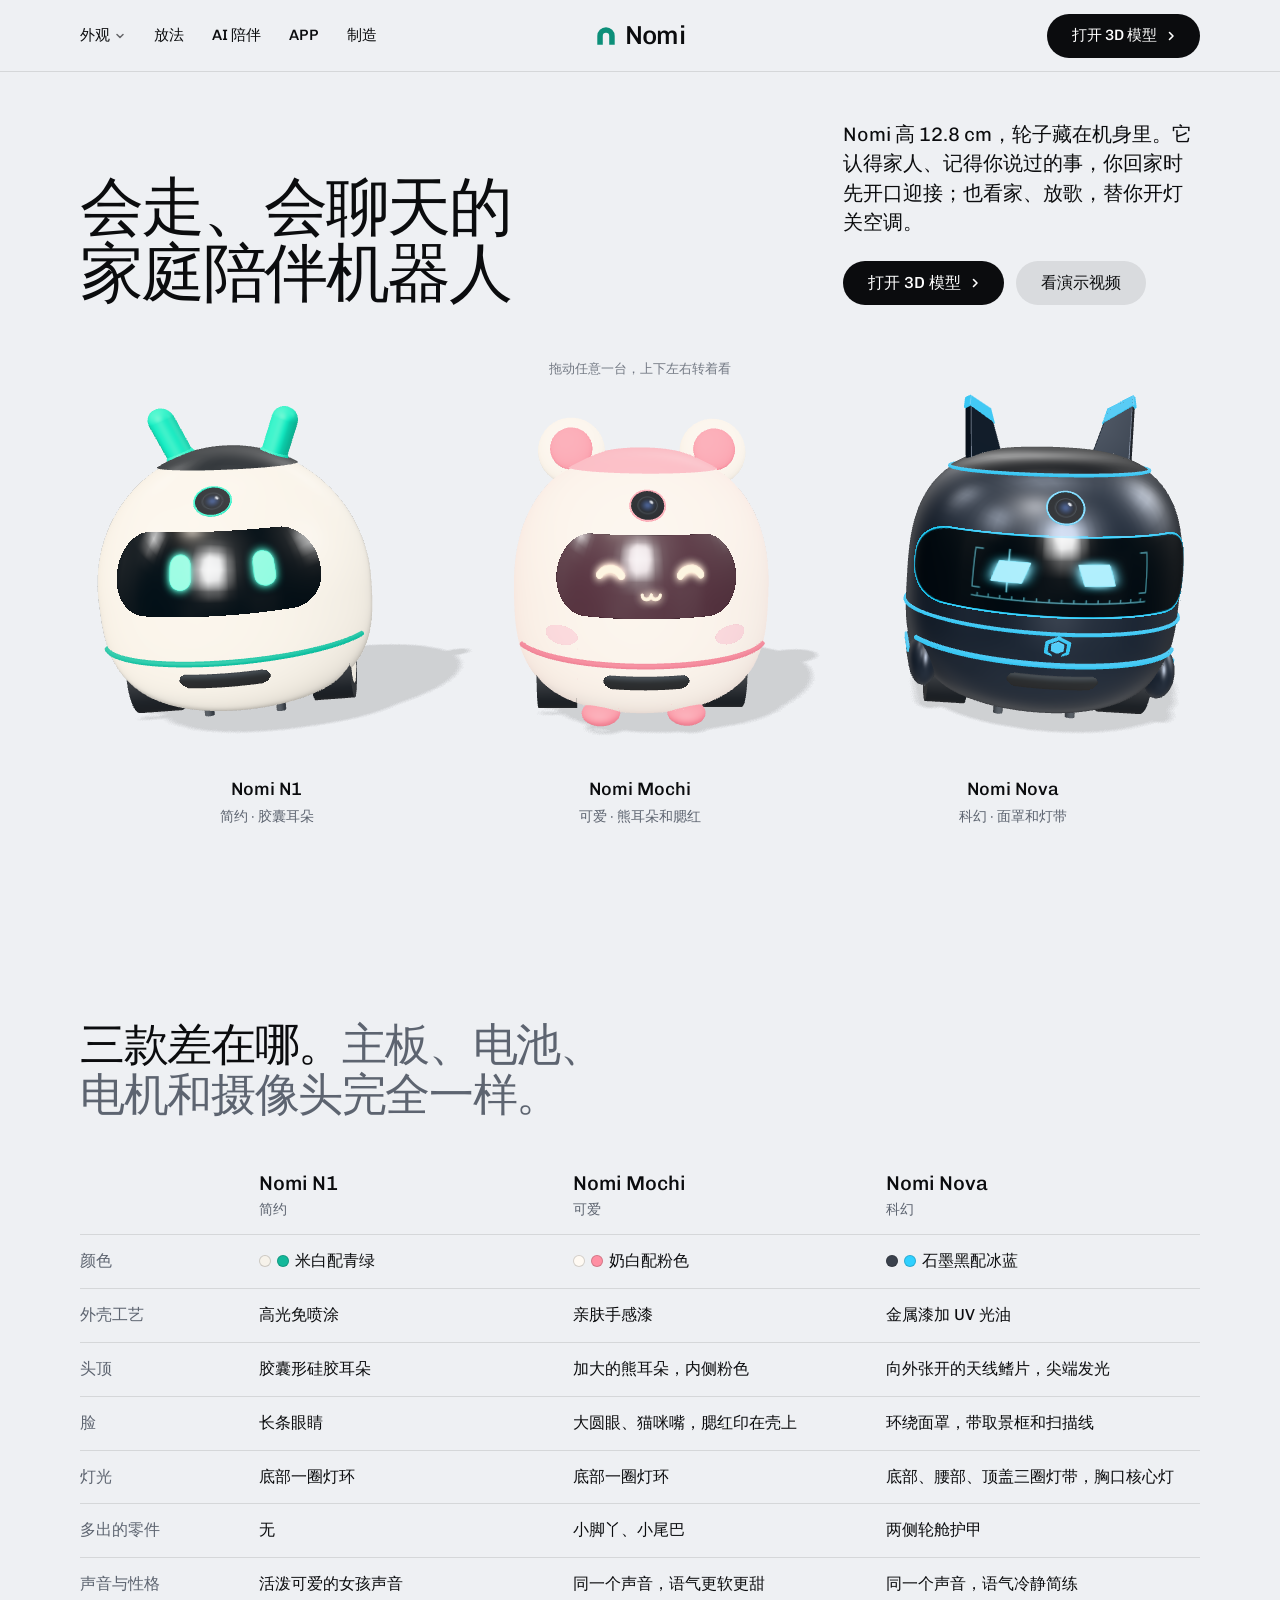
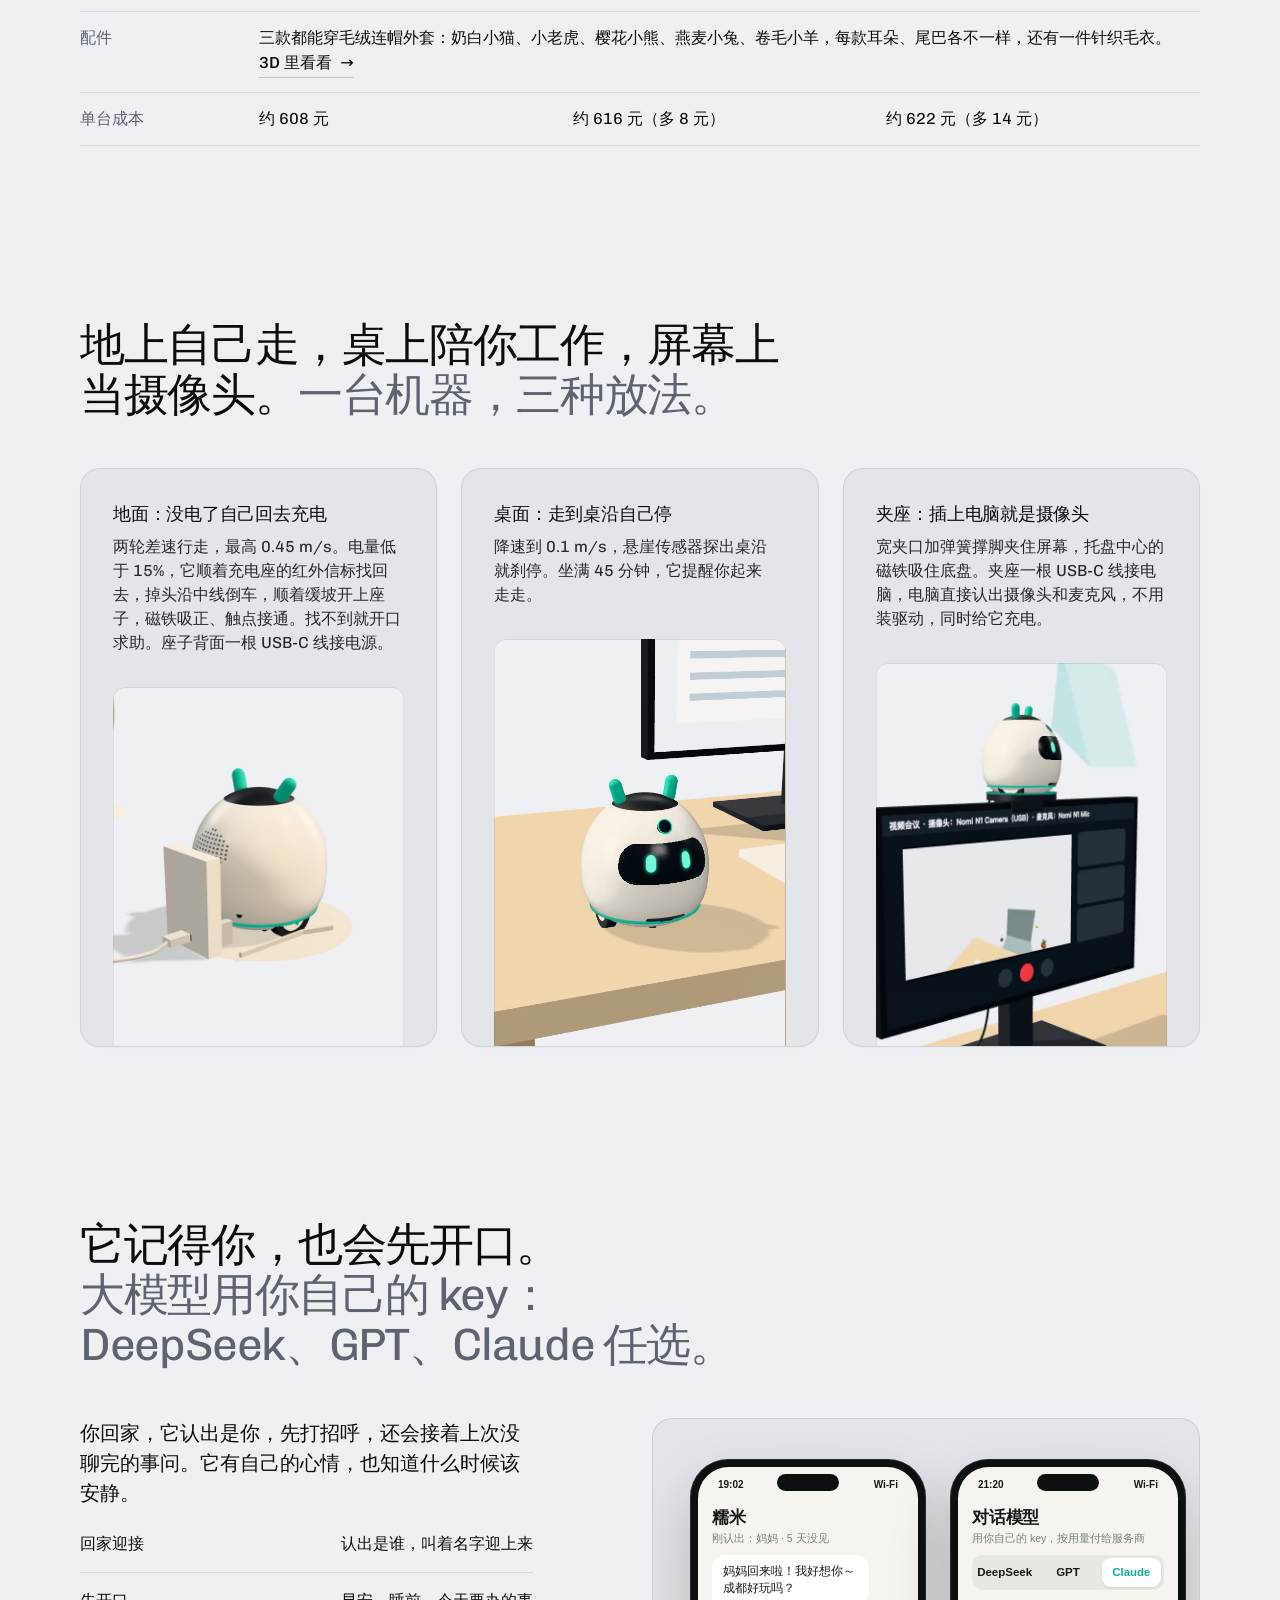
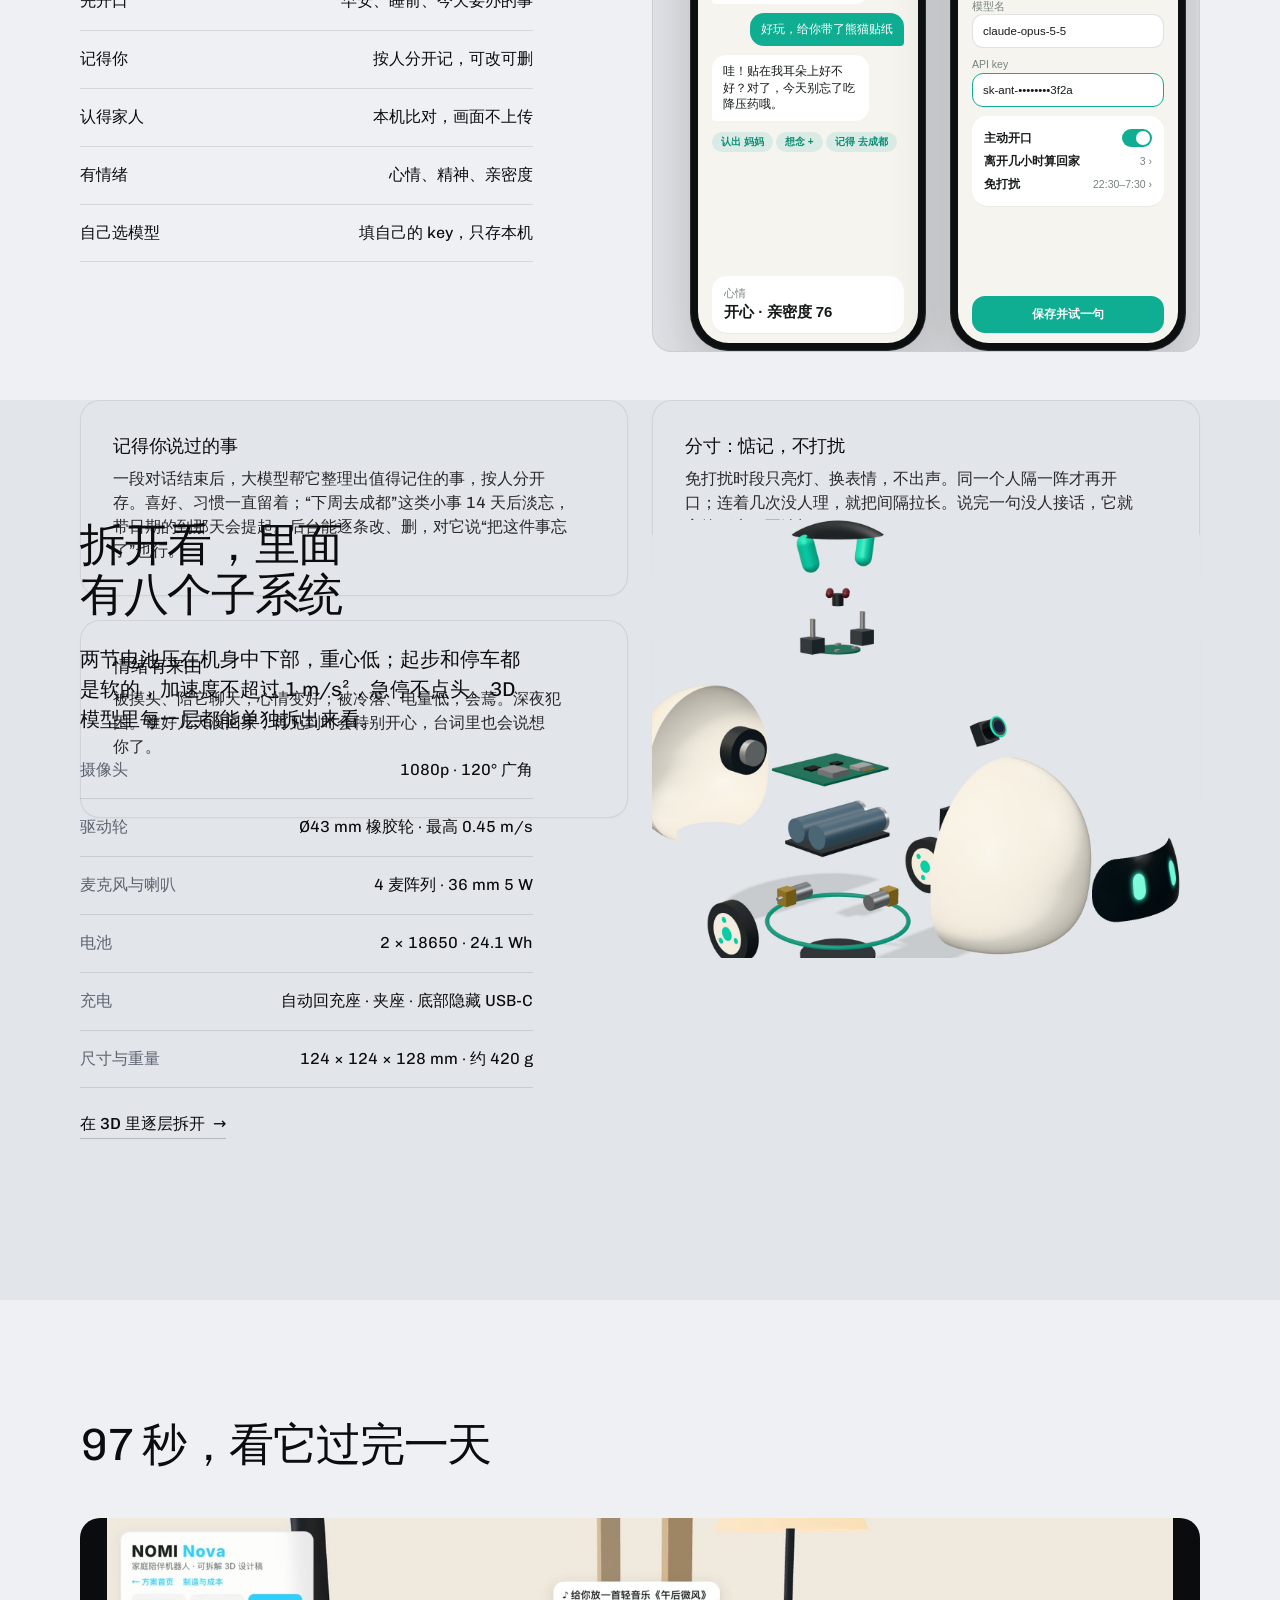
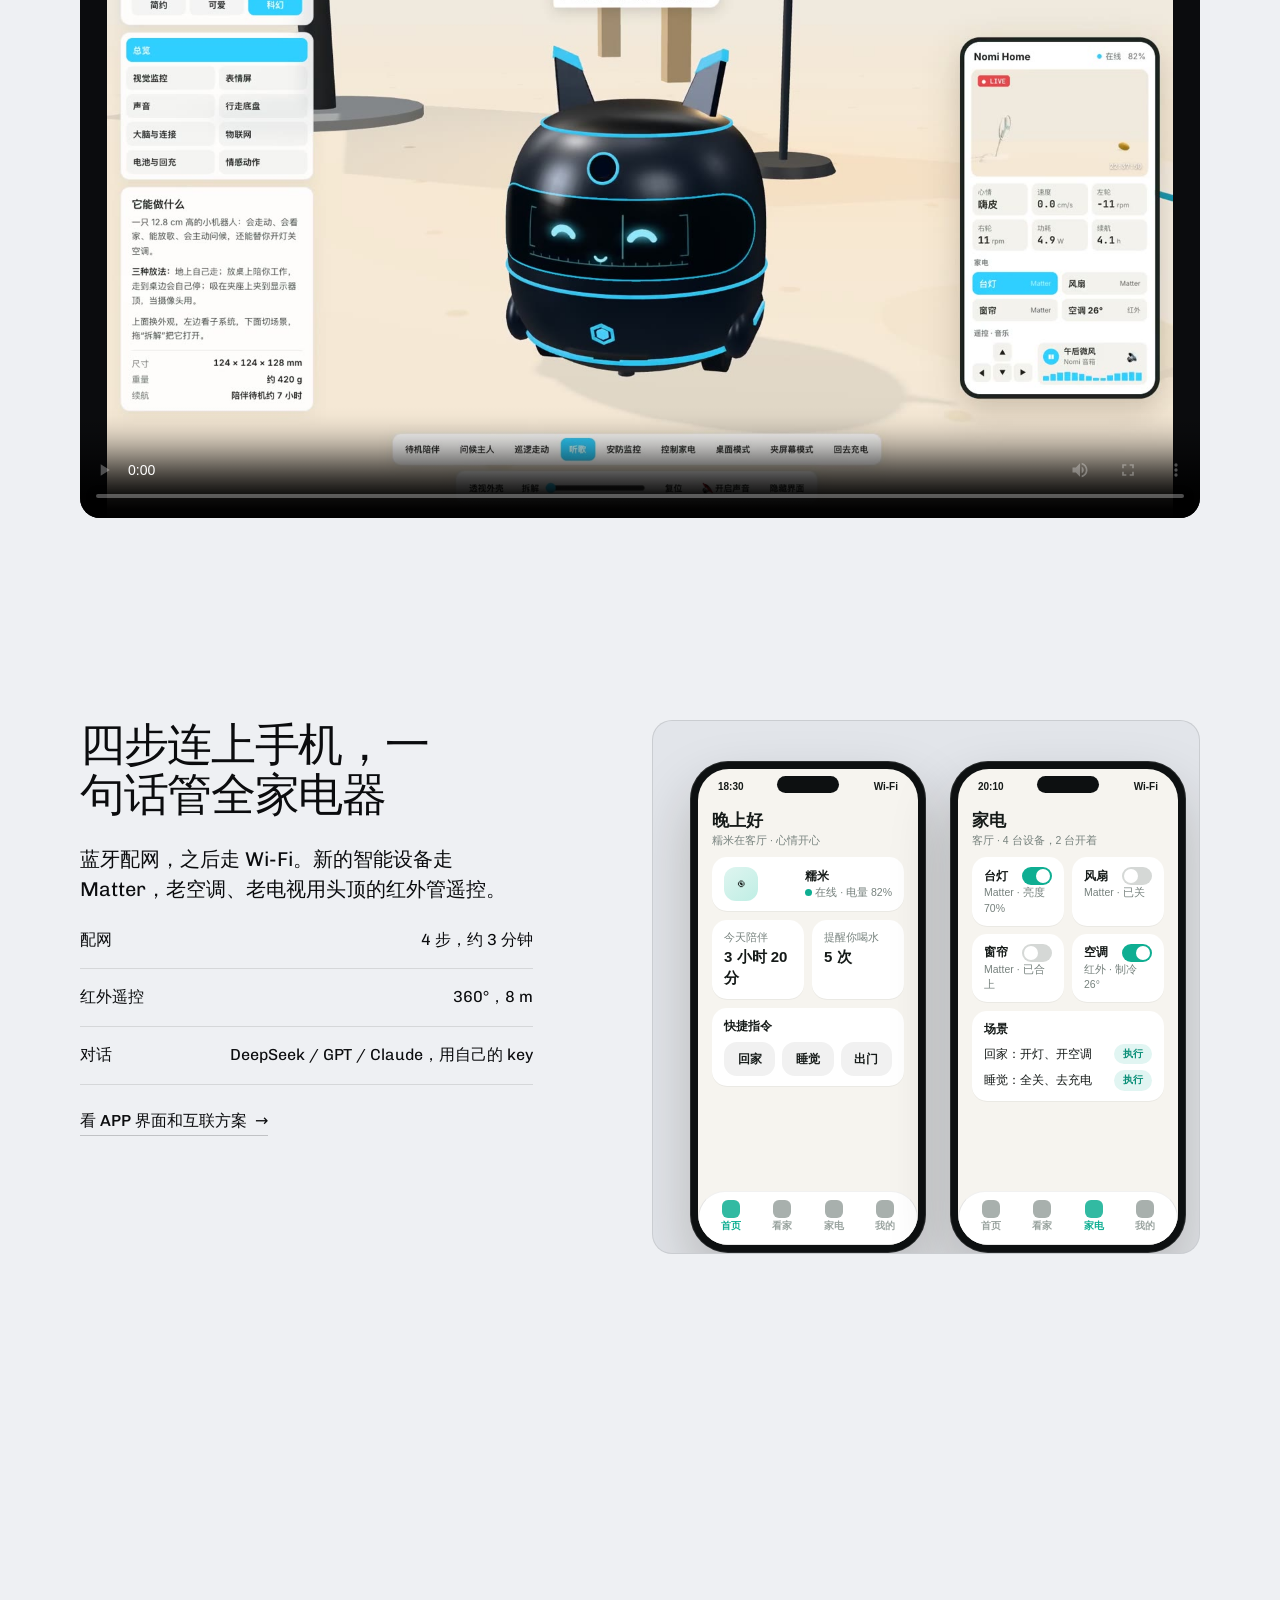
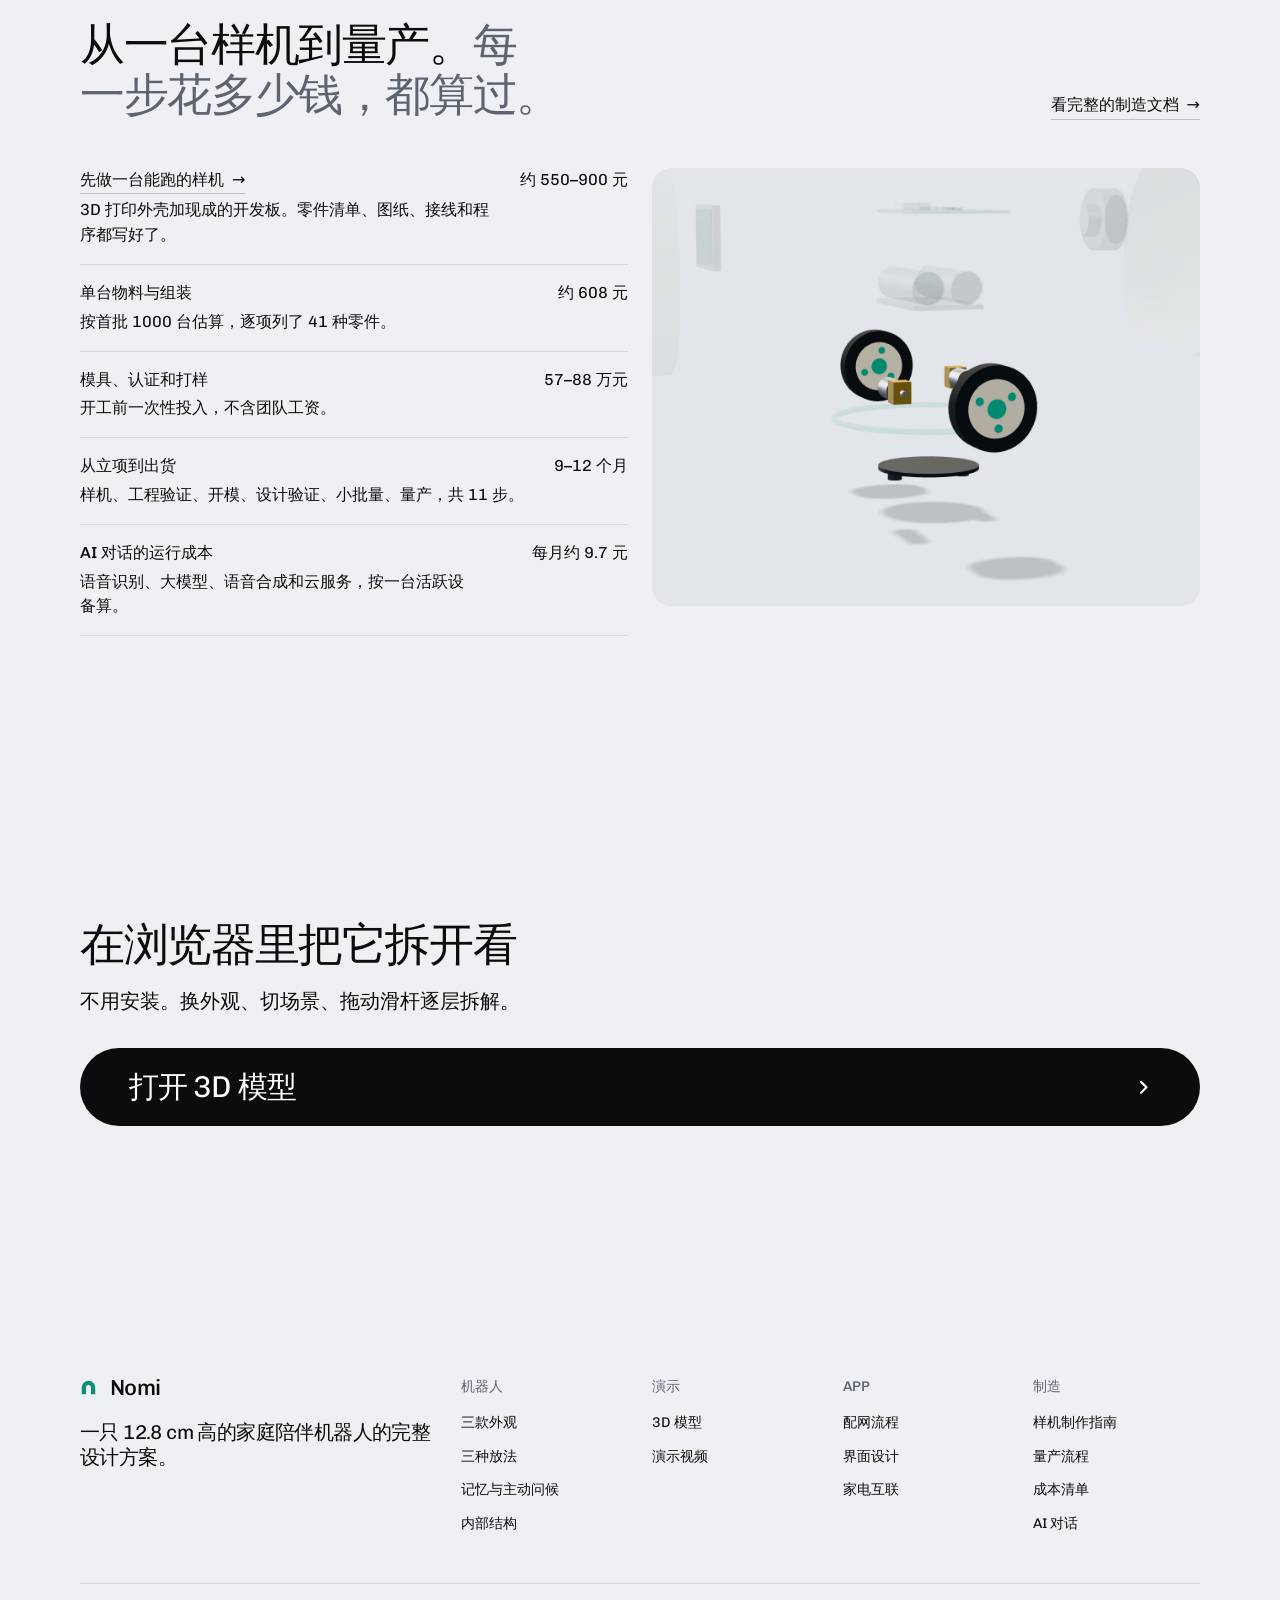
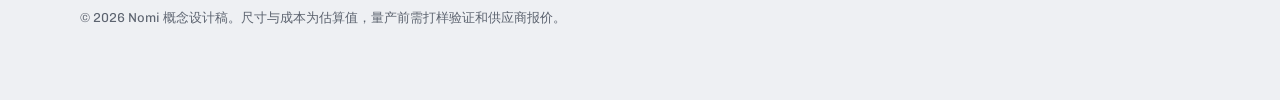
==== commit 05ef40b4: "3D 模型加五款毛绒连帽外套（奶白小猫、小老虎、樱花小熊、燕麦小兔、卷毛小羊）：多层壳绒毛，从头包到轮子上方，脸、摄像头、ToF、回充接收头留开口，每款耳朵 / 尾巴单独设计并跟着耳朵舵机动；换外套面" ====
--- a/index.html
+++ b/index.html
@@ -171,7 +171,7 @@
           <tr><th scope="row">灯光</th><td>底部一圈灯环</td><td>底部一圈灯环</td><td>底部、腰部、顶盖三圈灯带，胸口核心灯</td></tr>
           <tr><th scope="row">多出的零件</th><td>无</td><td>小脚丫、小尾巴</td><td>两侧轮舱护甲</td></tr>
           <tr><th scope="row">声音与性格</th><td>活泼可爱的女孩声音</td><td>同一个声音，语气更软更甜</td><td>同一个声音，语气冷静简练</td></tr>
-          <tr><th scope="row">配件</th><td colspan="3">三款都能穿针织小外套：领口蝴蝶结、胸口小爱心、背后绣名字，可脱。<a class="link" href="sim.html?coat=1">3D 里看看</a></td></tr>
+          <tr><th scope="row">配件</th><td colspan="3">三款都能穿毛绒连帽外套：奶白小猫、小老虎、樱花小熊、燕麦小兔、卷毛小羊，每款耳朵、尾巴各不一样，还有一件针织毛衣。<a class="link" href="sim.html?coat=1">3D 里看看</a></td></tr>
           <tr><th scope="row">单台成本</th><td>约 608 元</td><td>约 616 元（多 8 元）</td><td>约 622 元（多 14 元）</td></tr>
         </tbody>
       </table>
@@ -239,7 +239,7 @@
         <article class="card span-6"><h3>记得你说过的事</h3><p>一段对话结束后，大模型帮它整理出值得记住的事，按人分开存。喜好、习惯一直留着；“下周去成都”这类小事 14 天后淡忘，带日期的到那天会提起。后台能逐条改、删，对它说“把这件事忘了”也行。</p></article>
         <article class="card span-6"><h3>分寸：惦记，不打扰</h3><p>免打扰时段只亮灯、换表情，不出声。同一个人隔一阵才再开口；连着几次没人理，就把间隔拉长。说完一句没人接话，它就安静下来，不追问。</p></article>
         <article class="card span-6"><h3>情绪有来由</h3><p>被摸头、陪它聊天，心情变好；被冷落、电量低，会蔫。深夜犯困。谁好几天没回家，再见到时会特别开心，台词里也会说想你了。</p></article>
-        <article class="card span-6"><h3>穿上针织小外套</h3><p>领口蝴蝶结、胸口小爱心、背后绣着名字，可穿可脱。<a class="link" href="sim.html?coat=1">在 3D 模型里给它穿上</a></p></article>
+        <article class="card span-6"><h3>换一身毛绒外套</h3><p>像毛绒玩偶一样从头包到脚：奶白小猫、小老虎、樱花小熊、燕麦小兔、卷毛小羊。耳朵套筒套在原来的耳朵上，跟着一起动；脸、摄像头、测距窗和回充接收头都留了开口。<a class="link" href="sim.html?coat=1">在 3D 模型里换着穿</a></p></article>
       </div>
     </div>
   </section>
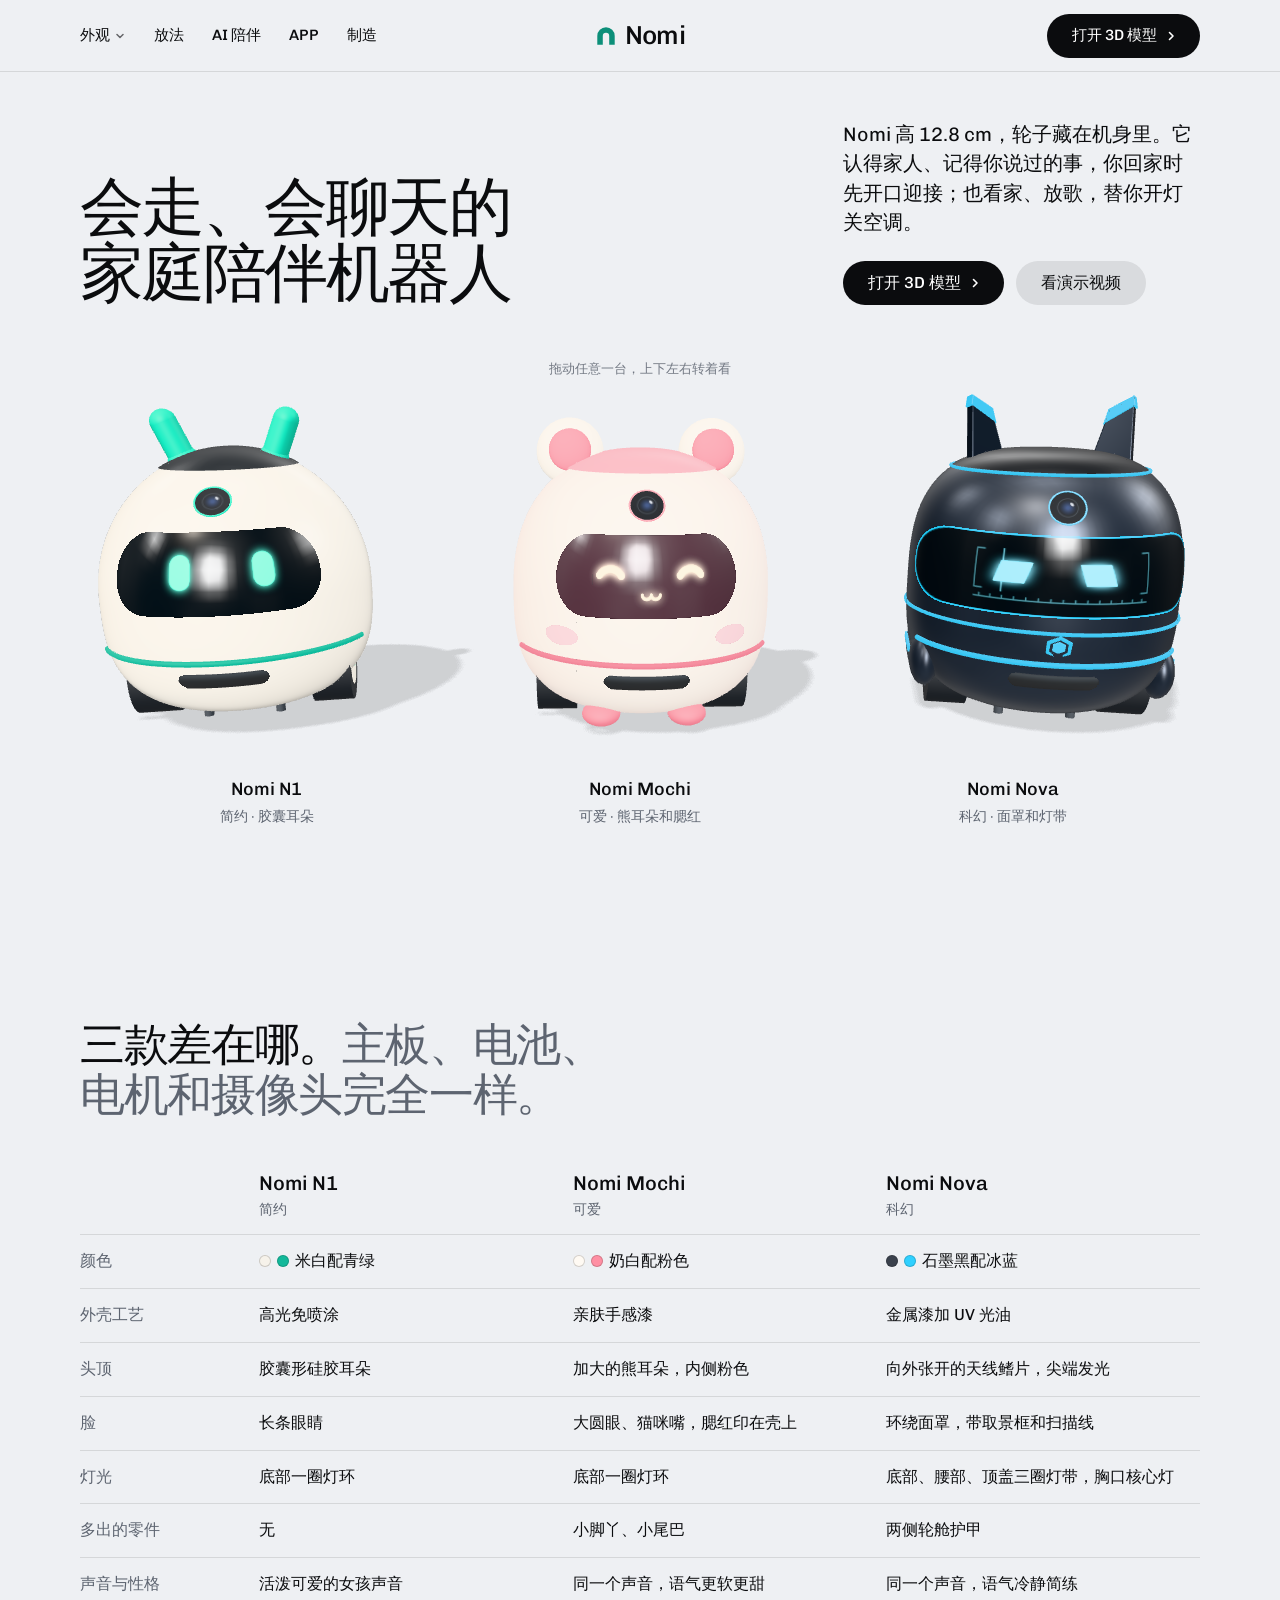
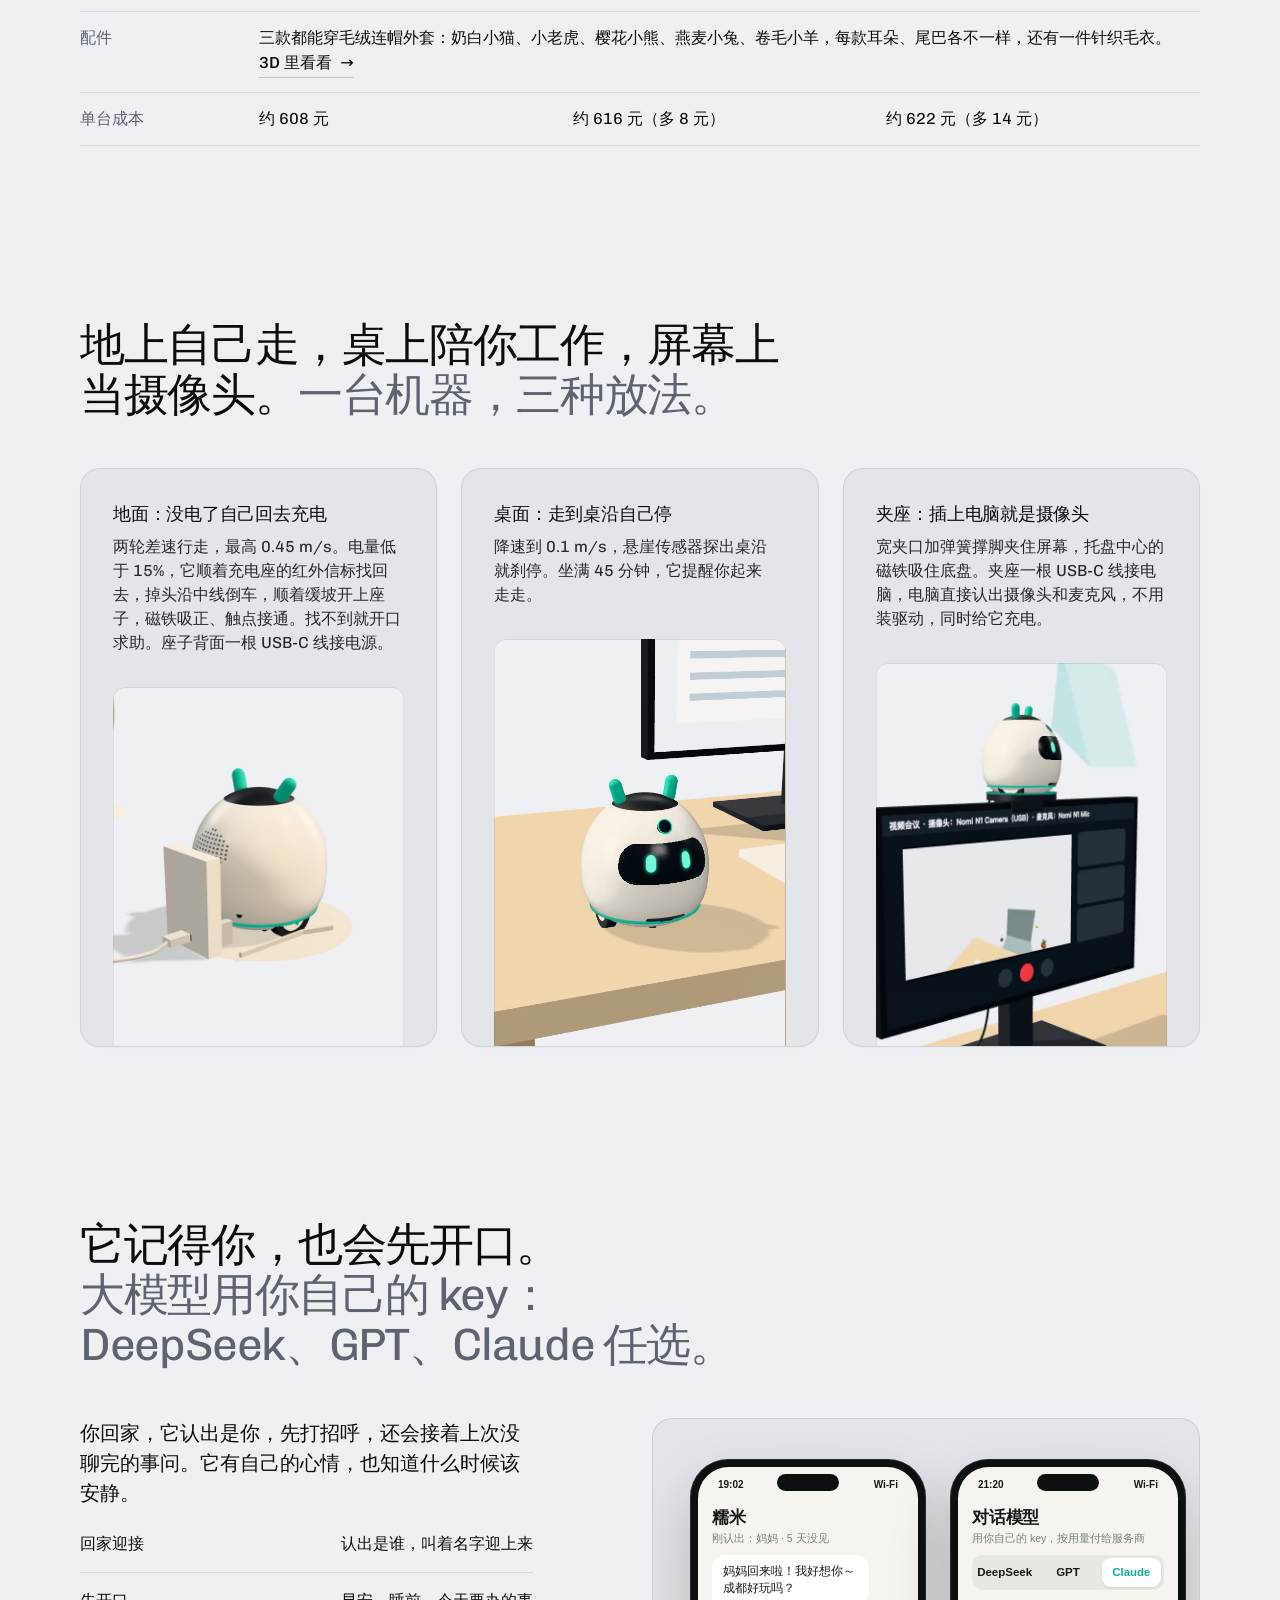
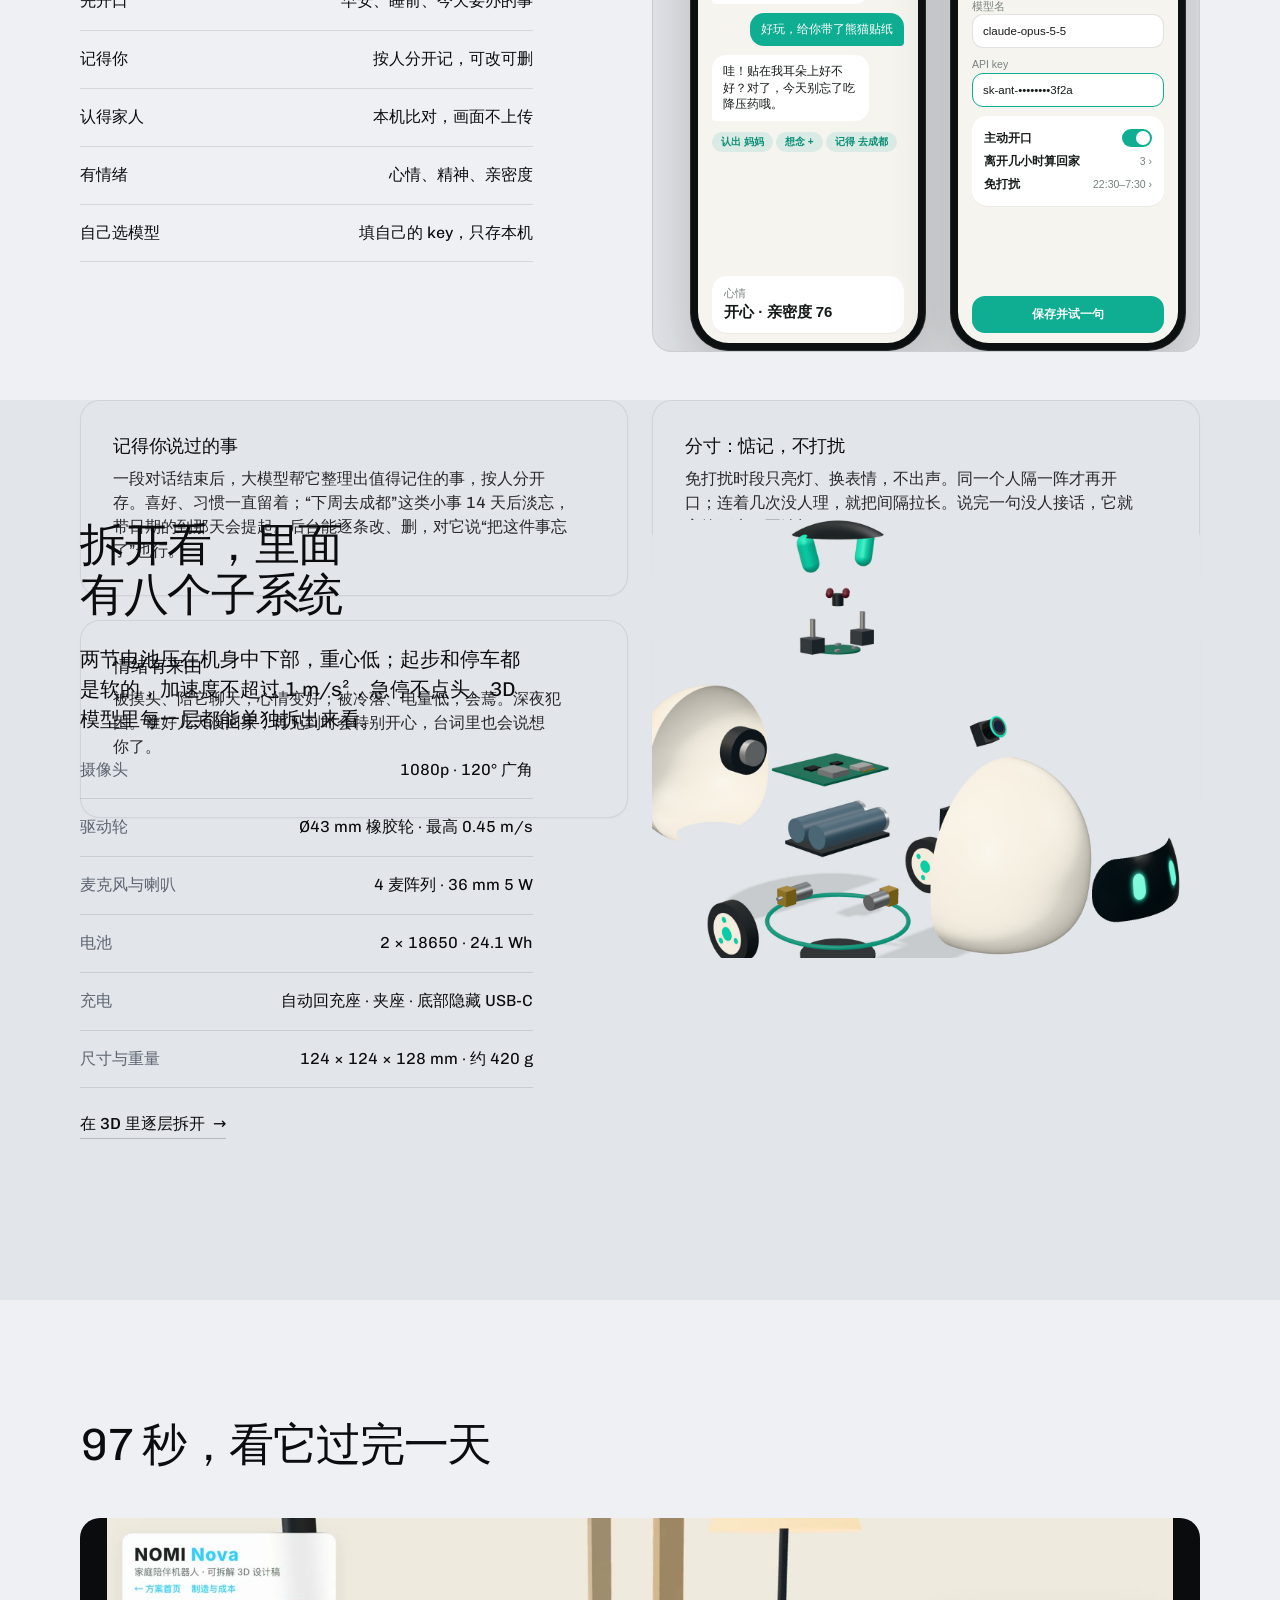
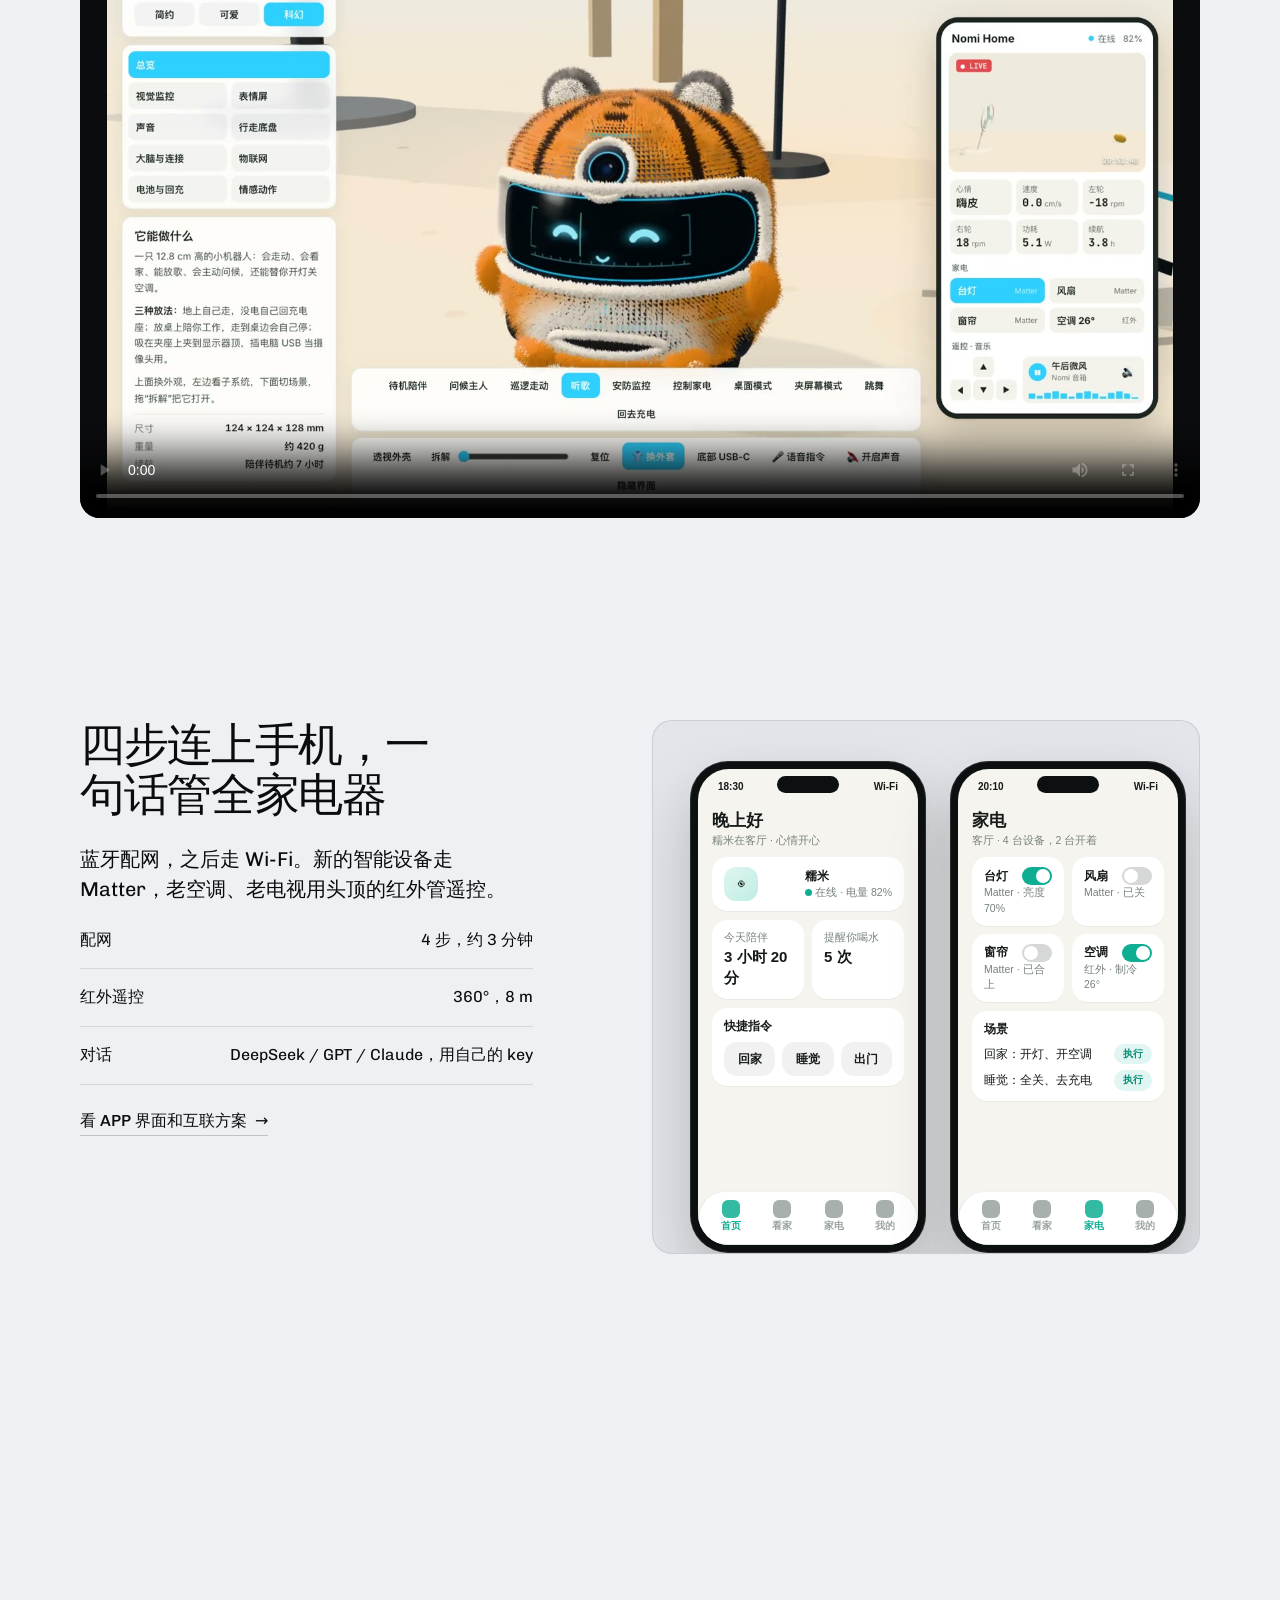
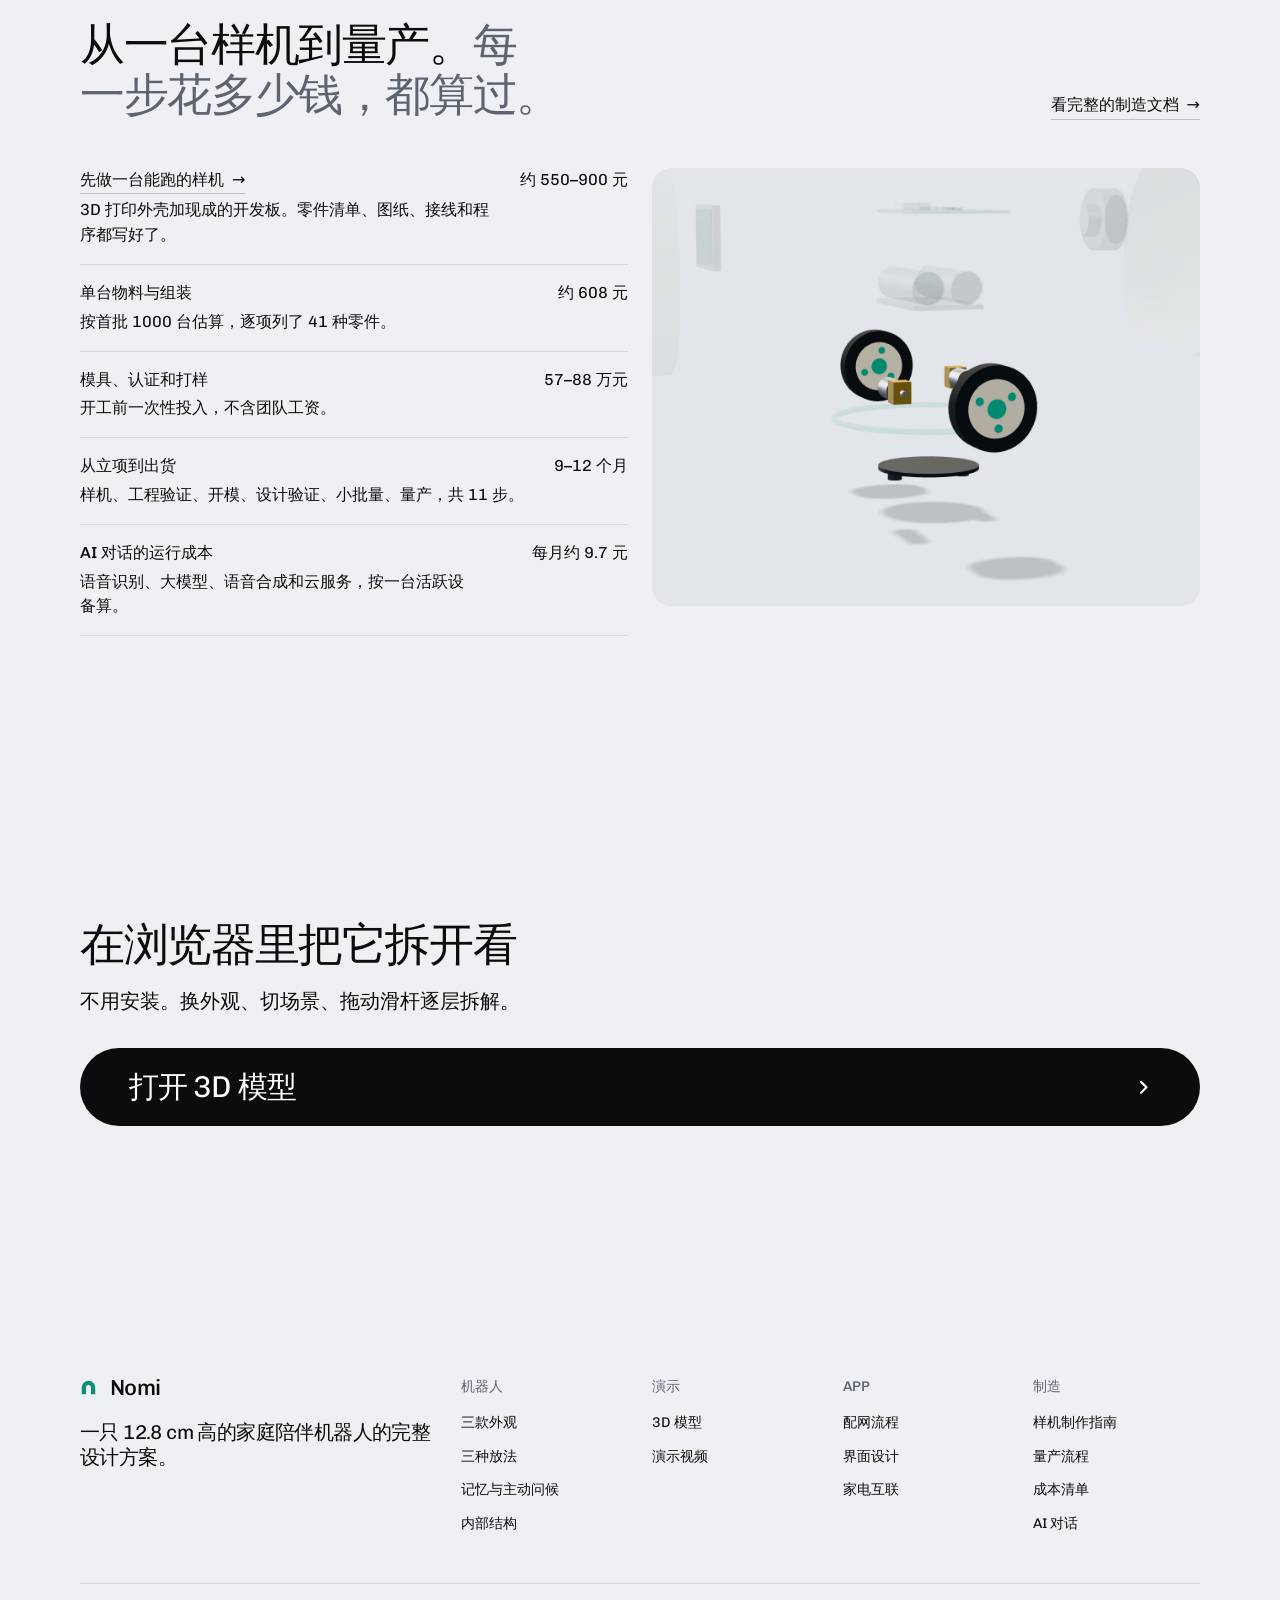
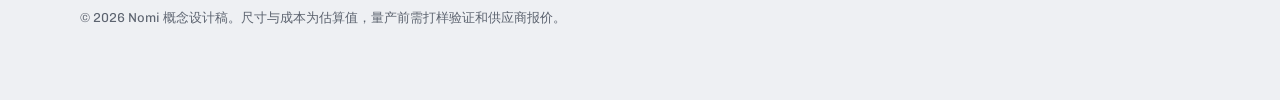
==== commit 405dea00: "首页演示视频换成穿毛绒外套的版本（一路换着穿小猫、小老虎、小熊、小兔、小羊，拆解时自动脱掉），封面同步；外套只露表情镜片、摄像头和 ToF 口，其余全部包住；去掉小猫款的铃铛" ====
--- a/index.html
+++ b/index.html
@@ -271,7 +271,7 @@
     <div class="wrap">
       <div class="section-head"><h2 id="film-h">97 秒，看它过完一天</h2></div>
       <figure class="frame frame--photo fit-screen">
-        <video class="frame__img" controls playsinline preload="metadata" poster="img/poster.jpg?v=20261121b" aria-label="Nomi 演示视频：问候、巡逻、控制家电、桌面模式、夹屏幕模式、跳舞和拆解"><source src="demo.mp4?v=20261122" type="video/mp4"></video>
+        <video class="frame__img" controls playsinline preload="metadata" poster="img/poster.jpg?v=20261125c" aria-label="Nomi 演示视频：穿着毛绒外套问候、巡逻、控制家电、桌面模式、夹屏幕模式、跳舞和拆解"><source src="demo.mp4?v=20261125c" type="video/mp4"></video>
       </figure>
     </div>
   </section>
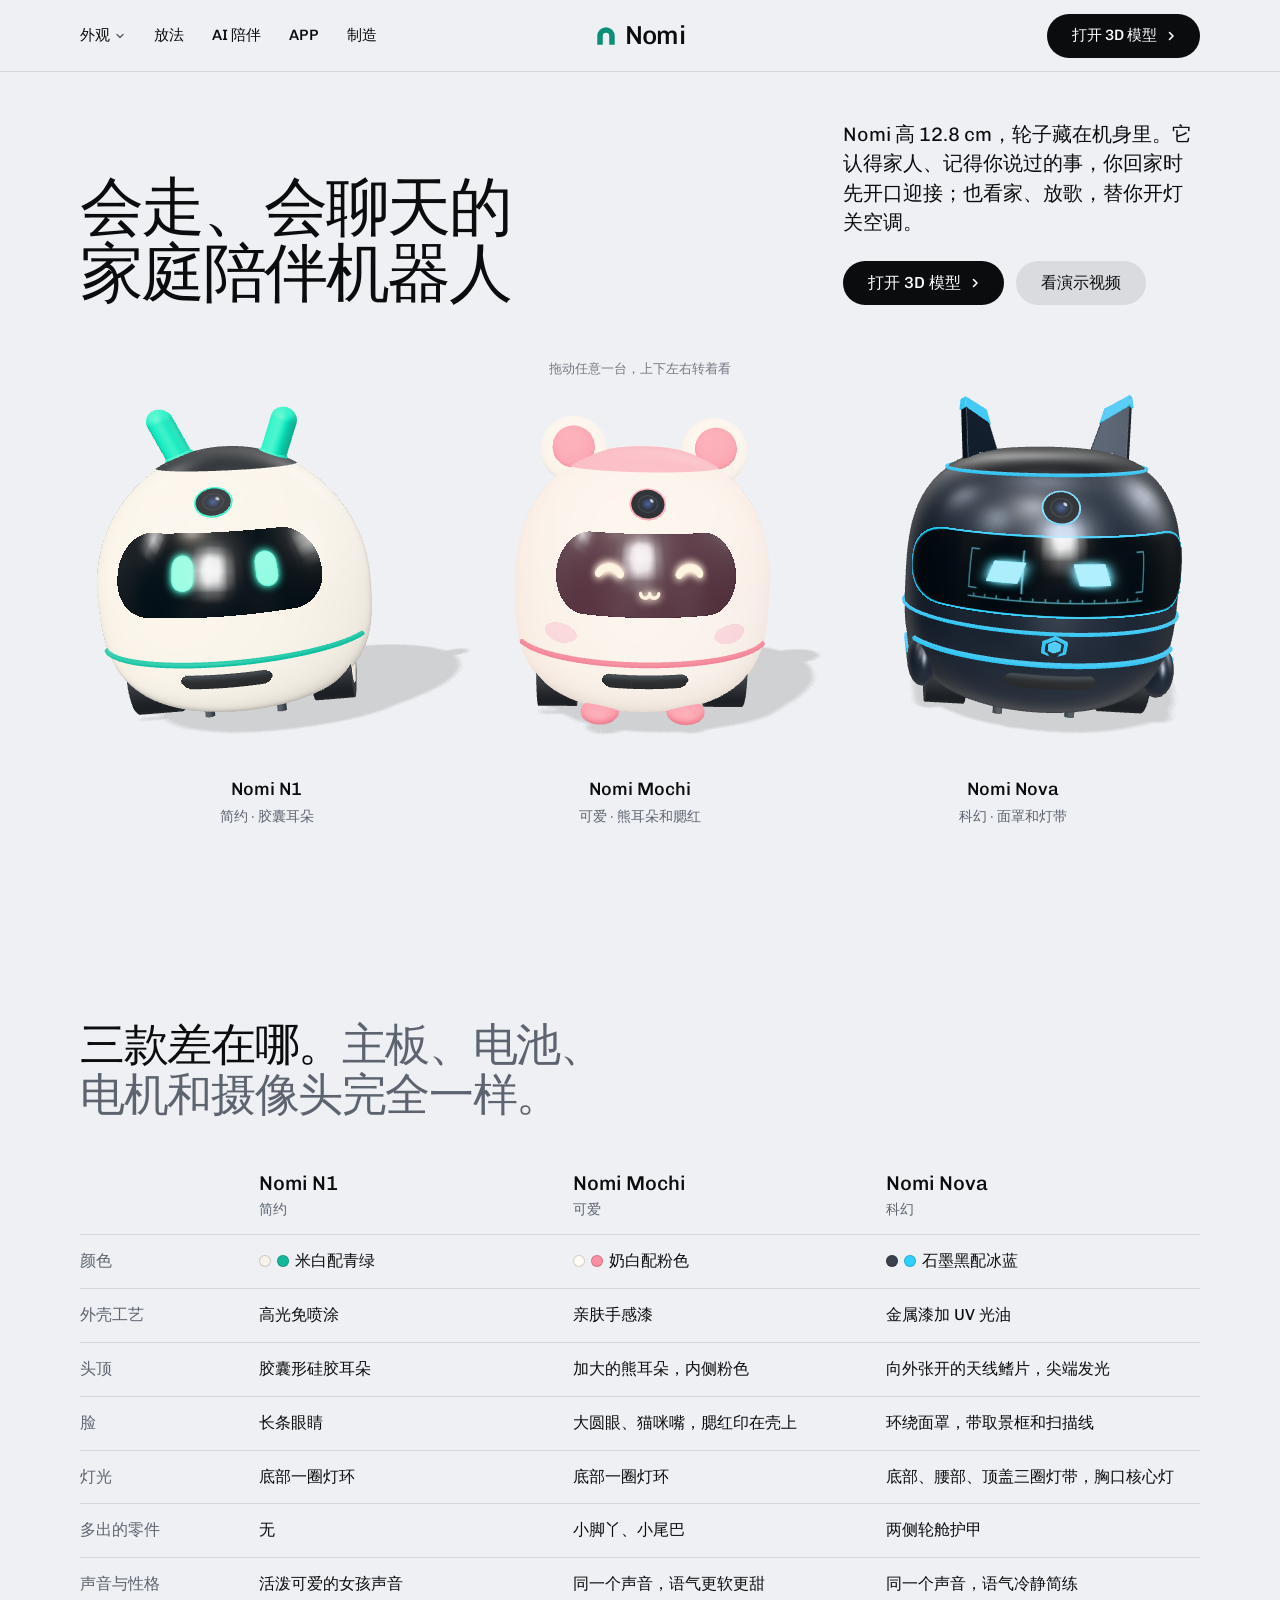
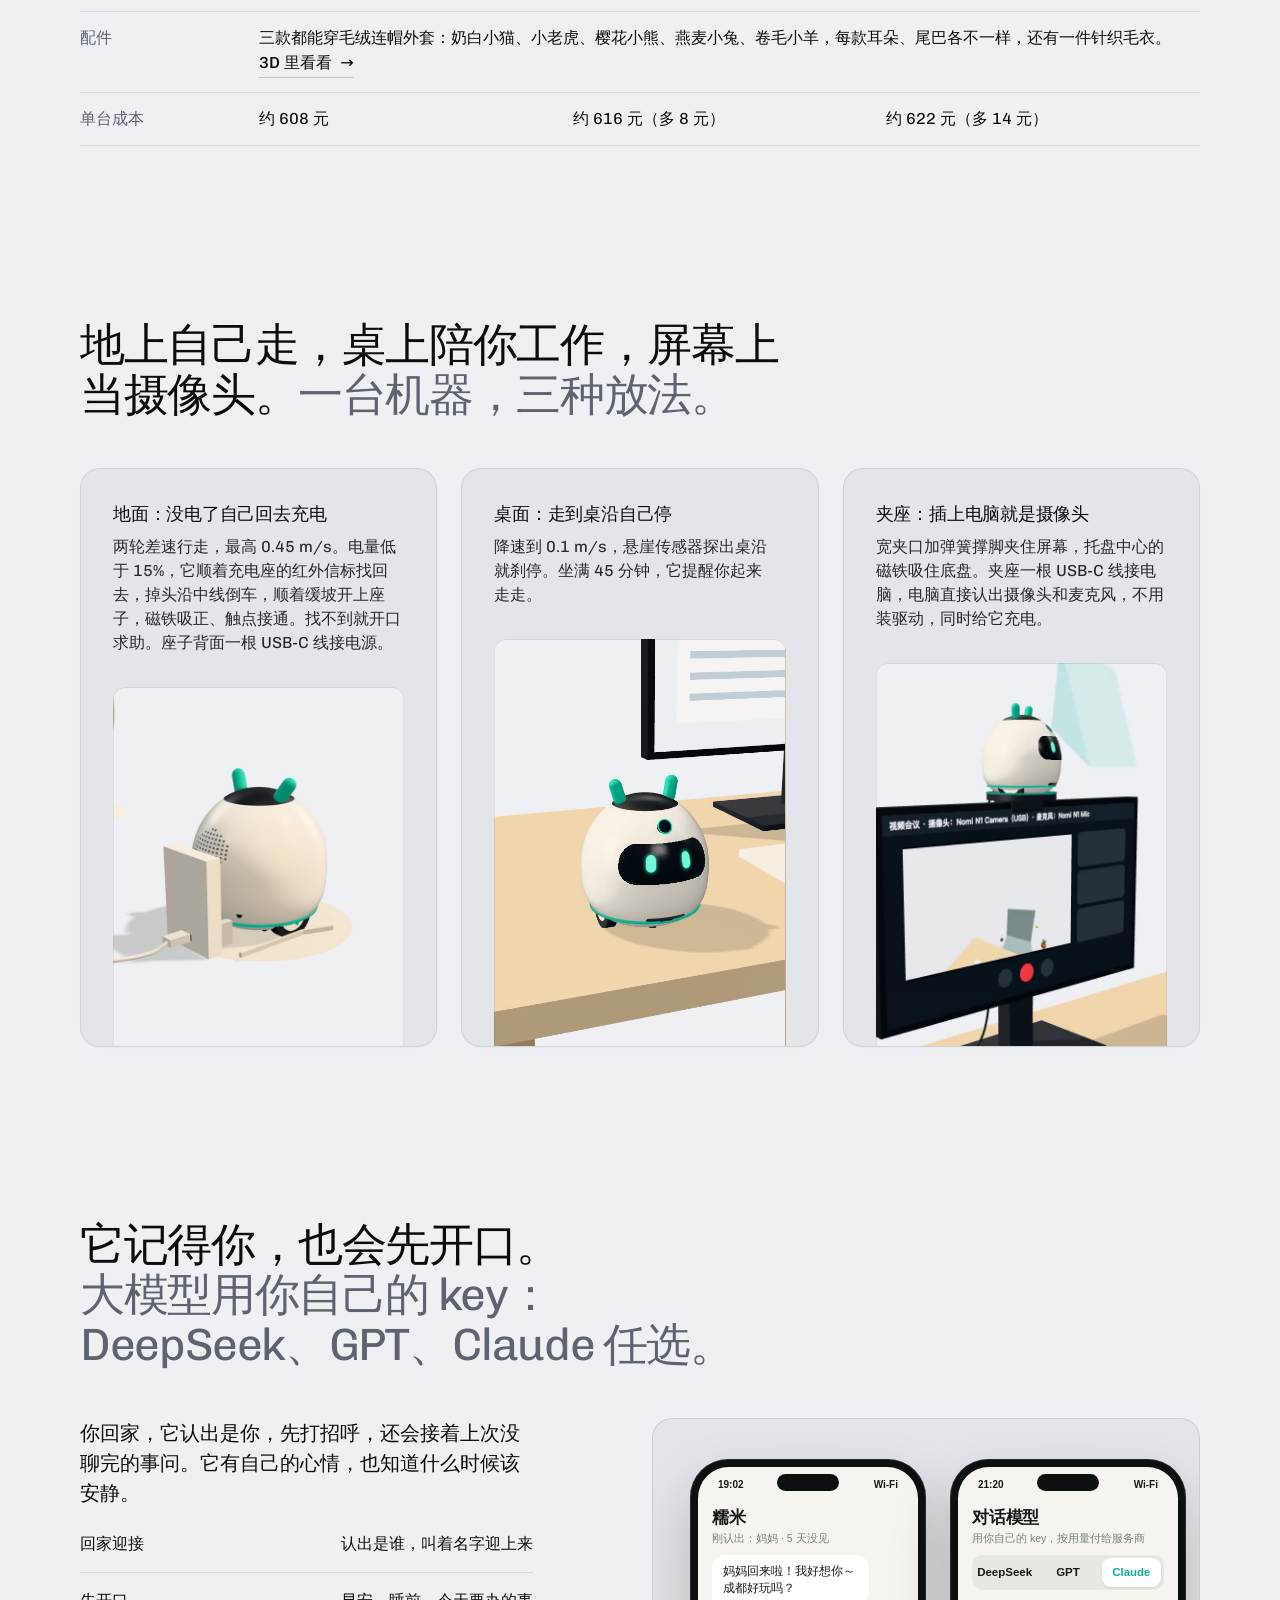
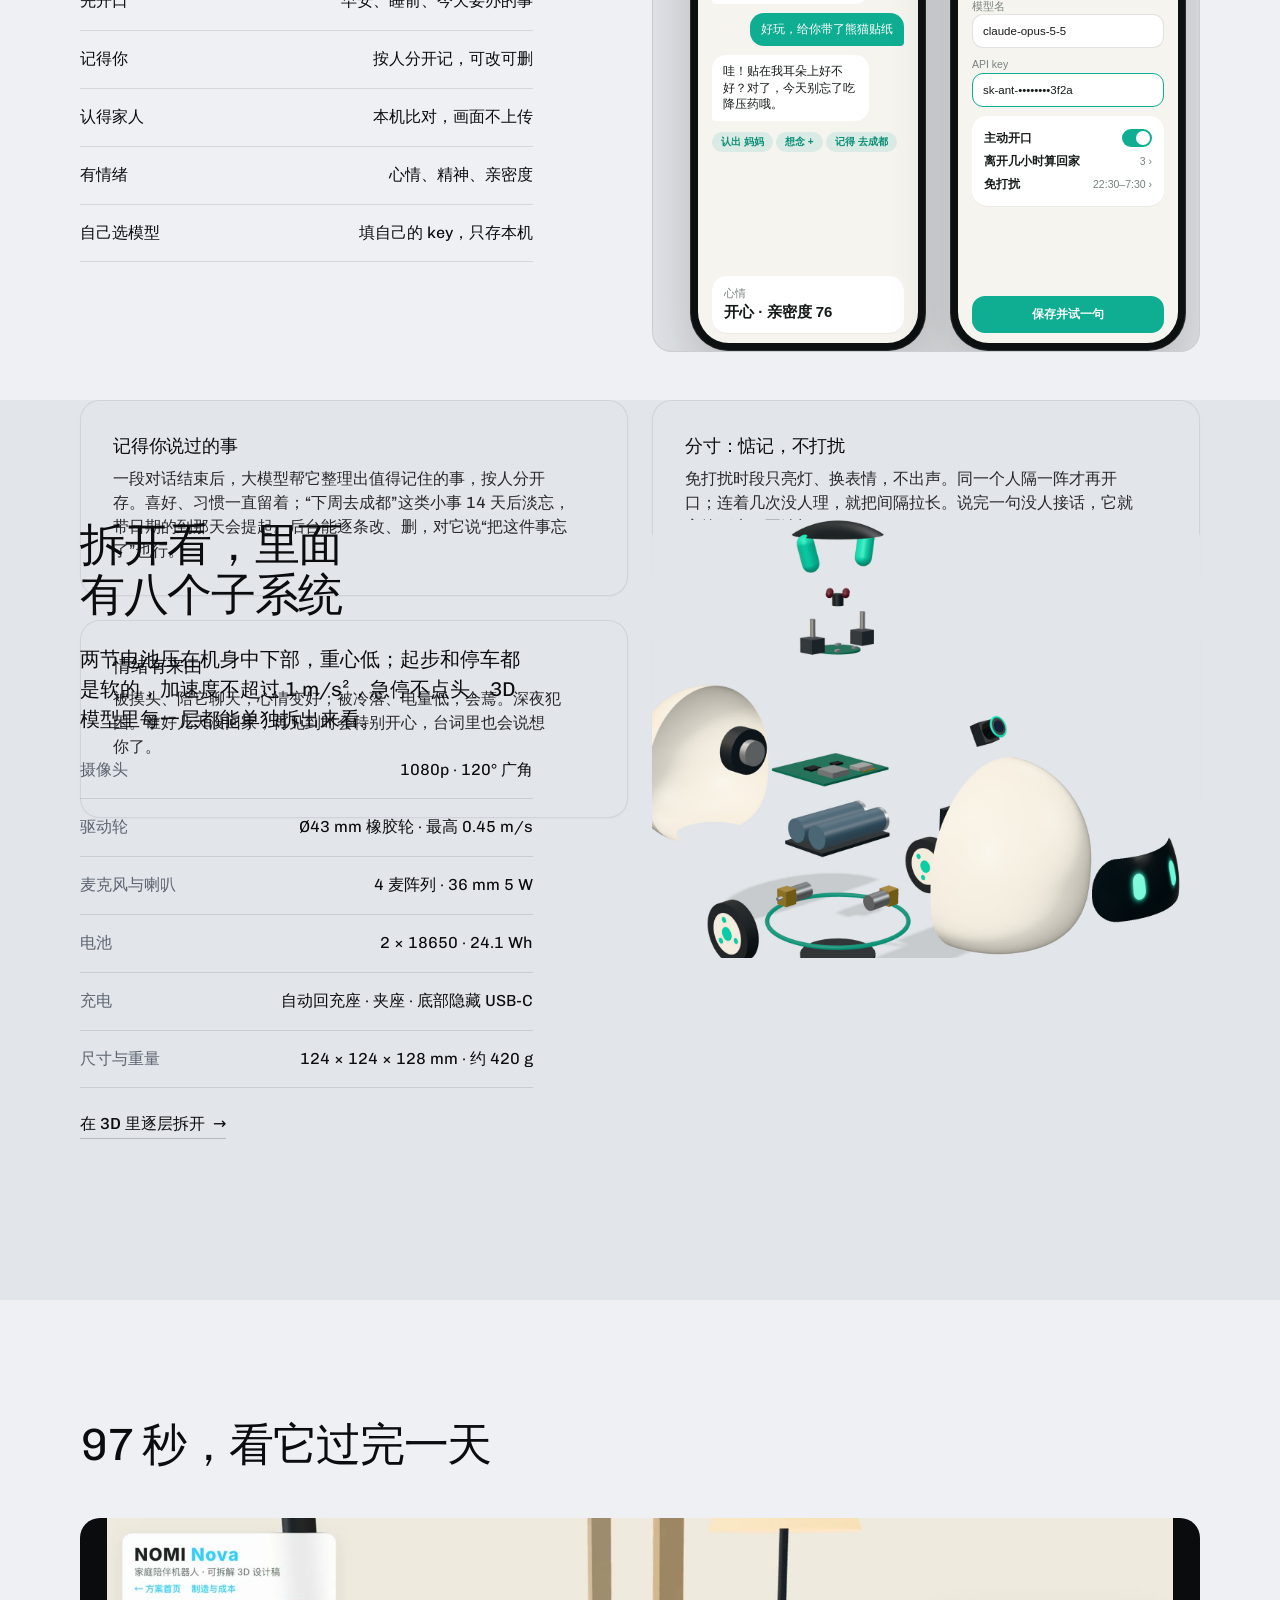
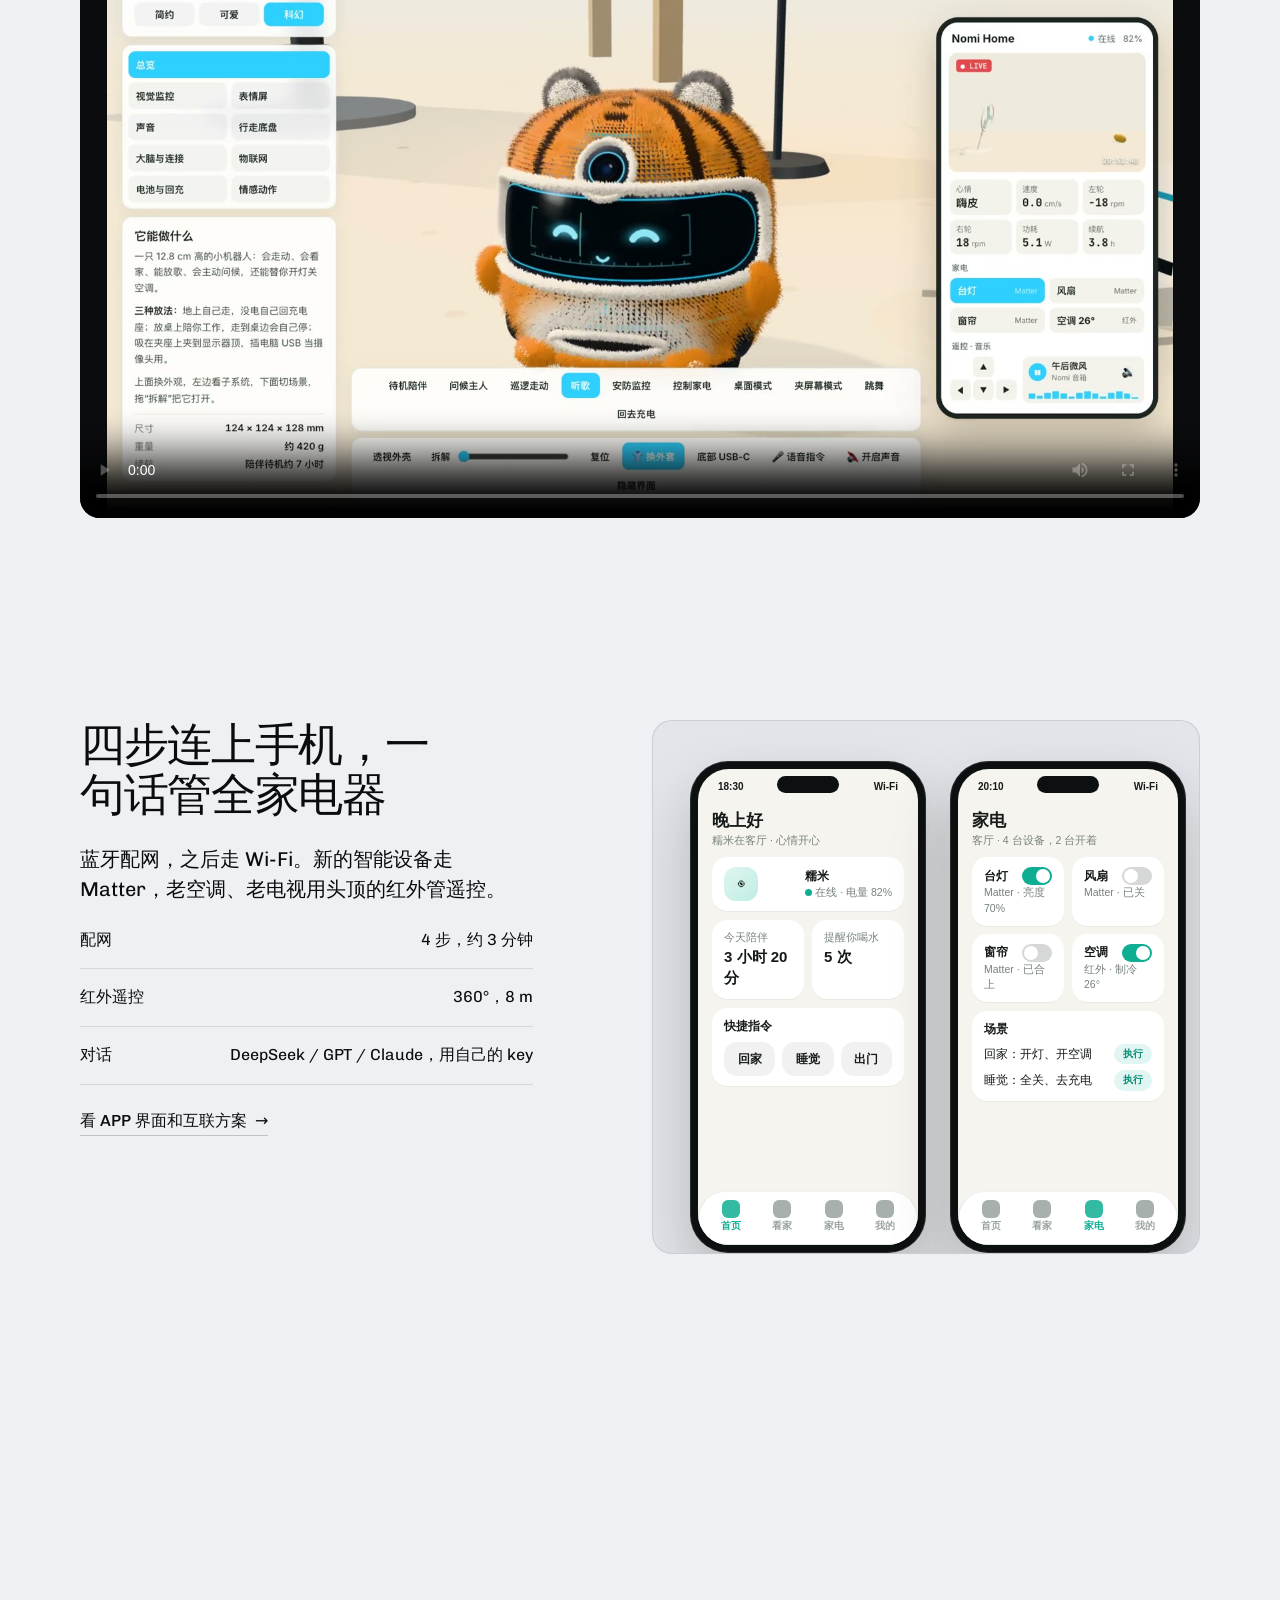
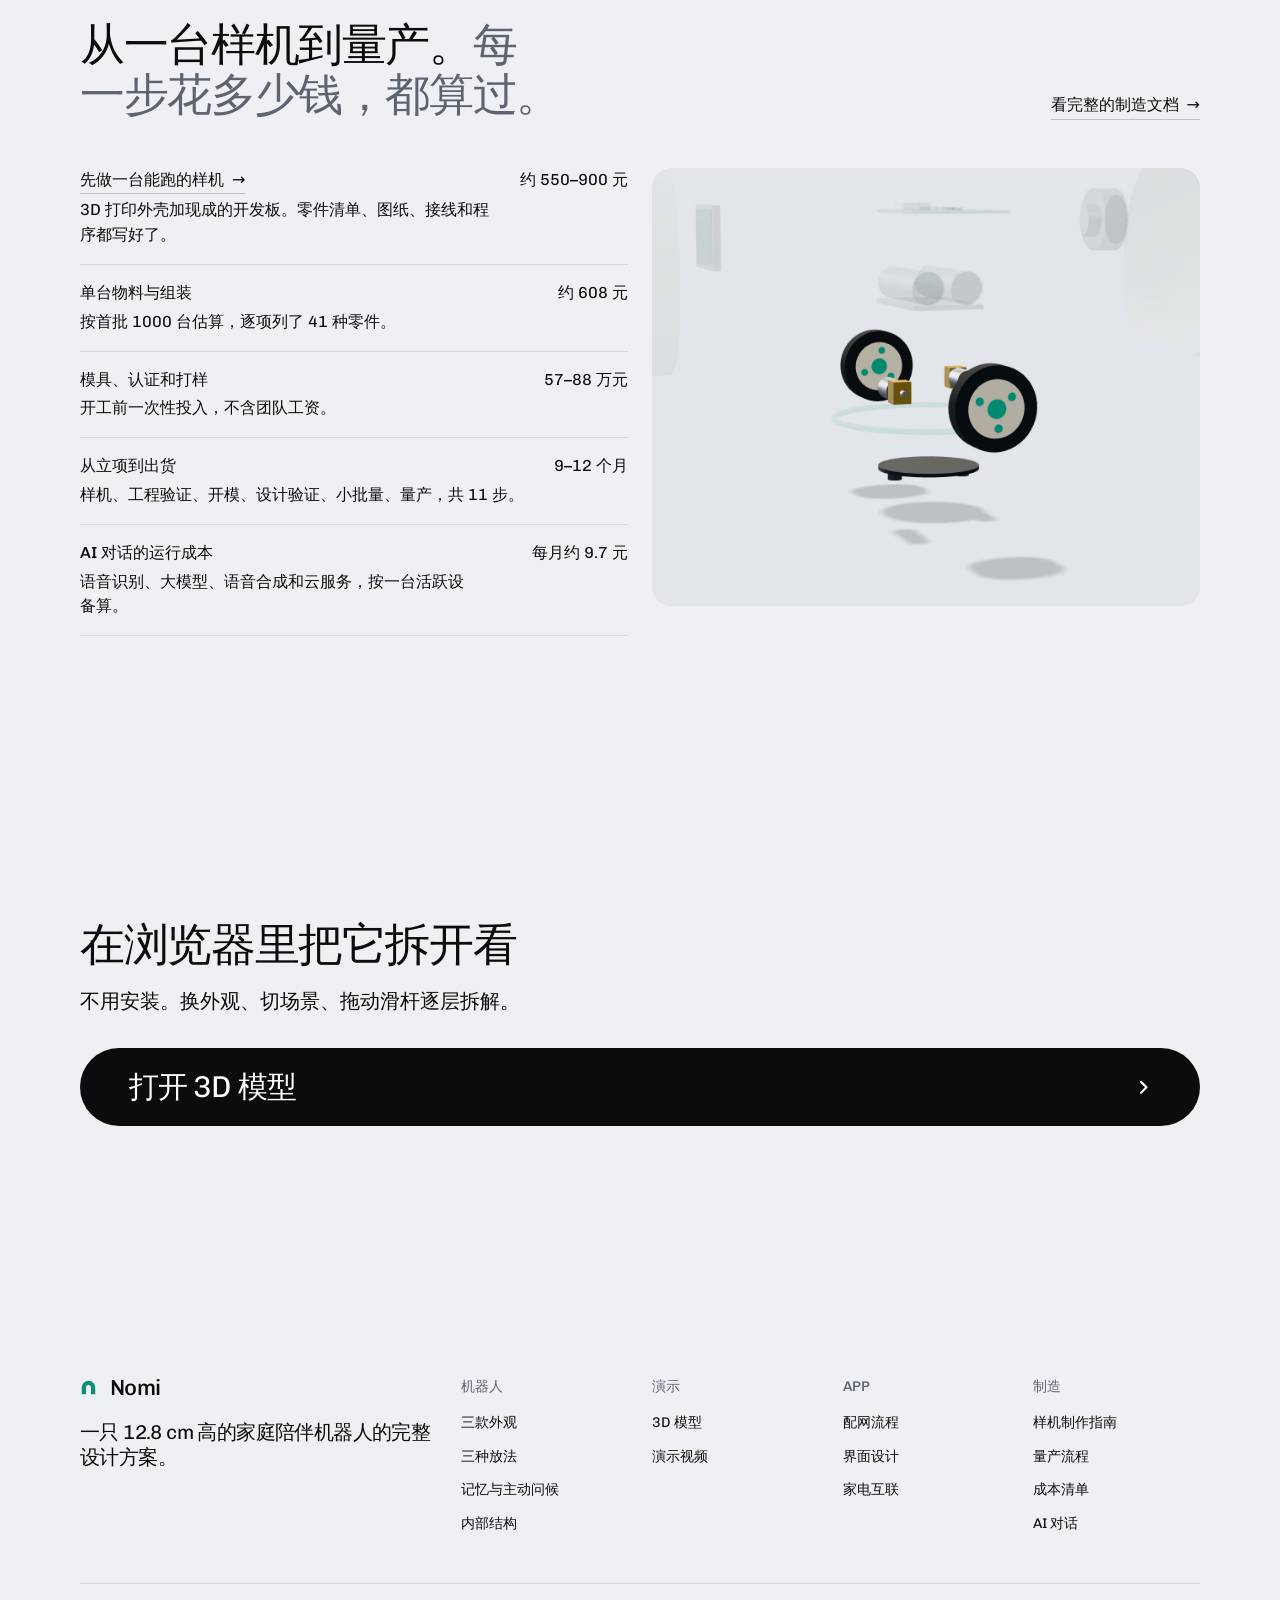
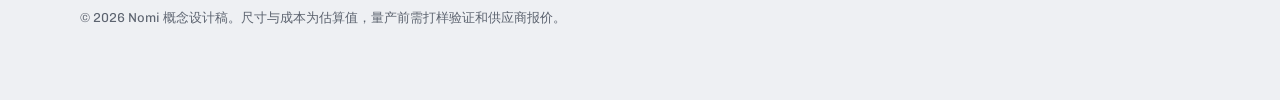
==== commit 64505ddc: "所有指向 3D 页的链接加版本号 v=20261125c，浏览器换新版不用手动清缓存" ====
--- a/index.html
+++ b/index.html
@@ -117,9 +117,9 @@
         <a class="nav__link" href="#styles">外观 <svg class="chev" viewBox="0 0 12 12" aria-hidden="true"><path d="M3 4.5l3 3 3-3" fill="none" stroke="currentColor" stroke-width="1.5" stroke-linecap="round" stroke-linejoin="round"/></svg></a>
         <div class="nav__menu">
           <div class="wrap grid">
-            <a class="menu-card span-4" href="sim.html?style=nomi"><div class="panel"><img class="frame__img" src="img/tile-nomi.jpg?v=20261121b" alt="米白色的 Nomi N1" loading="lazy"></div><span class="t-card">Nomi N1</span><span class="t-small muted">简约 · 米白配青绿</span></a>
-            <a class="menu-card span-4" href="sim.html?style=cute"><div class="panel"><img class="frame__img" src="img/tile-cute.jpg?v=20261121b" alt="带熊耳朵的 Nomi Mochi" loading="lazy"></div><span class="t-card">Nomi Mochi</span><span class="t-small muted">可爱 · 熊耳朵和腮红</span></a>
-            <a class="menu-card span-4" href="sim.html?style=scifi"><div class="panel"><img class="frame__img" src="img/tile-scifi.jpg?v=20261121b" alt="石墨黑的 Nomi Nova" loading="lazy"></div><span class="t-card">Nomi Nova</span><span class="t-small muted">科幻 · 石墨黑配冰蓝</span></a>
+            <a class="menu-card span-4" href="sim.html?style=nomi&v=20261125c"><div class="panel"><img class="frame__img" src="img/tile-nomi.jpg?v=20261121b" alt="米白色的 Nomi N1" loading="lazy"></div><span class="t-card">Nomi N1</span><span class="t-small muted">简约 · 米白配青绿</span></a>
+            <a class="menu-card span-4" href="sim.html?style=cute&v=20261125c"><div class="panel"><img class="frame__img" src="img/tile-cute.jpg?v=20261121b" alt="带熊耳朵的 Nomi Mochi" loading="lazy"></div><span class="t-card">Nomi Mochi</span><span class="t-small muted">可爱 · 熊耳朵和腮红</span></a>
+            <a class="menu-card span-4" href="sim.html?style=scifi&v=20261125c"><div class="panel"><img class="frame__img" src="img/tile-scifi.jpg?v=20261121b" alt="石墨黑的 Nomi Nova" loading="lazy"></div><span class="t-card">Nomi Nova</span><span class="t-small muted">科幻 · 石墨黑配冰蓝</span></a>
           </div>
         </div>
       </div>
@@ -129,7 +129,7 @@
       <div class="nav__item"><a class="nav__link" href="#make">制造</a></div>
     </nav>
     <div class="nav__actions">
-      <a class="btn btn--primary" href="sim.html">打开 3D 模型</a>
+      <a class="btn btn--primary" href="sim.html?v=20261125c">打开 3D 模型</a>
     </div>
     <button class="nav__toggle" type="button" aria-expanded="false" aria-label="菜单">
       <svg width="18" height="18" viewBox="0 0 18 18" aria-hidden="true"><path d="M2 5h14M2 13h14" stroke="currentColor" stroke-width="1.6" stroke-linecap="round"/></svg>
@@ -145,15 +145,15 @@
           <h1 id="hero-h">会走、会聊天的家庭陪伴机器人</h1>
           <p class="hero__lead">Nomi 高 12.8 cm，轮子藏在机身里。它认得家人、记得你说过的事，你回家时先开口迎接；也看家、放歌，替你开灯关空调。</p>
         </div>
-        <div class="btn-row"><a class="btn btn--primary" href="sim.html">打开 3D 模型</a><a class="btn btn--secondary" href="#film">看演示视频</a></div>
+        <div class="btn-row"><a class="btn btn--primary" href="sim.html?v=20261125c">打开 3D 模型</a><a class="btn btn--secondary" href="#film">看演示视频</a></div>
       </div>
       <div class="hero__stage" data-hero3d>
         <picture><source media="(max-width: 639px)" srcset="img/lineup-phone.jpg?v=20261121b" width="840" height="840"><img src="img/lineup.jpg?v=20261121b" alt="三台 Nomi 并排：米白色的 N1、带熊耳朵的 Mochi、石墨黑的 Nova" width="2560" height="1132" fetchpriority="high"></picture><span class="hero3d-tip">拖动任意一台，上下左右转着看</span>
       </div>
       <div class="hero__names">
-        <a href="sim.html?style=nomi"><b>Nomi N1</b><span>简约 · 胶囊耳朵</span></a>
-        <a href="sim.html?style=cute"><b>Nomi Mochi</b><span>可爱 · 熊耳朵和腮红</span></a>
-        <a href="sim.html?style=scifi"><b>Nomi Nova</b><span>科幻 · 面罩和灯带</span></a>
+        <a href="sim.html?style=nomi&v=20261125c"><b>Nomi N1</b><span>简约 · 胶囊耳朵</span></a>
+        <a href="sim.html?style=cute&v=20261125c"><b>Nomi Mochi</b><span>可爱 · 熊耳朵和腮红</span></a>
+        <a href="sim.html?style=scifi&v=20261125c"><b>Nomi Nova</b><span>科幻 · 面罩和灯带</span></a>
       </div>
     </div></div>
   </section>
@@ -171,7 +171,7 @@
           <tr><th scope="row">灯光</th><td>底部一圈灯环</td><td>底部一圈灯环</td><td>底部、腰部、顶盖三圈灯带，胸口核心灯</td></tr>
           <tr><th scope="row">多出的零件</th><td>无</td><td>小脚丫、小尾巴</td><td>两侧轮舱护甲</td></tr>
           <tr><th scope="row">声音与性格</th><td>活泼可爱的女孩声音</td><td>同一个声音，语气更软更甜</td><td>同一个声音，语气冷静简练</td></tr>
-          <tr><th scope="row">配件</th><td colspan="3">三款都能穿毛绒连帽外套：奶白小猫、小老虎、樱花小熊、燕麦小兔、卷毛小羊，每款耳朵、尾巴各不一样，还有一件针织毛衣。<a class="link" href="sim.html?coat=1">3D 里看看</a></td></tr>
+          <tr><th scope="row">配件</th><td colspan="3">三款都能穿毛绒连帽外套：奶白小猫、小老虎、樱花小熊、燕麦小兔、卷毛小羊，每款耳朵、尾巴各不一样，还有一件针织毛衣。<a class="link" href="sim.html?coat=1&v=20261125c">3D 里看看</a></td></tr>
           <tr><th scope="row">单台成本</th><td>约 608 元</td><td>约 616 元（多 8 元）</td><td>约 622 元（多 14 元）</td></tr>
         </tbody>
       </table>
@@ -239,7 +239,7 @@
         <article class="card span-6"><h3>记得你说过的事</h3><p>一段对话结束后，大模型帮它整理出值得记住的事，按人分开存。喜好、习惯一直留着；“下周去成都”这类小事 14 天后淡忘，带日期的到那天会提起。后台能逐条改、删，对它说“把这件事忘了”也行。</p></article>
         <article class="card span-6"><h3>分寸：惦记，不打扰</h3><p>免打扰时段只亮灯、换表情，不出声。同一个人隔一阵才再开口；连着几次没人理，就把间隔拉长。说完一句没人接话，它就安静下来，不追问。</p></article>
         <article class="card span-6"><h3>情绪有来由</h3><p>被摸头、陪它聊天，心情变好；被冷落、电量低，会蔫。深夜犯困。谁好几天没回家，再见到时会特别开心，台词里也会说想你了。</p></article>
-        <article class="card span-6"><h3>换一身毛绒外套</h3><p>像毛绒玩偶一样从头包到脚：奶白小猫、小老虎、樱花小熊、燕麦小兔、卷毛小羊。耳朵套筒套在原来的耳朵上，跟着一起动；脸、摄像头、测距窗和回充接收头都留了开口。<a class="link" href="sim.html?coat=1">在 3D 模型里换着穿</a></p></article>
+        <article class="card span-6"><h3>换一身毛绒外套</h3><p>像毛绒玩偶一样从头包到脚：奶白小猫、小老虎、樱花小熊、燕麦小兔、卷毛小羊。耳朵套筒套在原来的耳朵上，跟着一起动；脸、摄像头、测距窗和回充接收头都留了开口。<a class="link" href="sim.html?coat=1&v=20261125c">在 3D 模型里换着穿</a></p></article>
       </div>
     </div>
   </section>
@@ -258,7 +258,7 @@
             <li><span class="rows__name">充电</span><span class="rows__value">自动回充座 · 夹座 · 底部隐藏 USB-C</span></li>
             <li><span class="rows__name">尺寸与重量</span><span class="rows__value">124 × 124 × 128 mm · 约 420 g</span></li>
           </ul>
-          <a class="link" href="sim.html">在 3D 里逐层拆开</a>
+          <a class="link" href="sim.html?v=20261125c">在 3D 里逐层拆开</a>
         </div>
         <div class="frame frame--photo frame--split span-6 start-7">
           <img class="frame__img" src="img/parts.jpg?v=20261121b" alt="Nomi 的拆解图：前后外壳分开，中间是主板、电池、电机和轮子，上方是顶盖和耳朵" loading="lazy">
@@ -342,7 +342,7 @@
         <h2 id="close-h">在浏览器里把它拆开看</h2>
         <p>不用安装。换外观、切场景、拖动滑杆逐层拆解。</p>
       </div>
-      <a class="btn btn--primary btn--xl btn--wide" href="sim.html">打开 3D 模型<svg class="m-arrow" viewBox="0 0 12 12" aria-hidden="true"><path class="m-arrow__stem" d="M1 6h8"/><path class="m-arrow__head" d="M4.5 2.5 8 6l-3.5 3.5"/></svg></a>
+      <a class="btn btn--primary btn--xl btn--wide" href="sim.html?v=20261125c">打开 3D 模型<svg class="m-arrow" viewBox="0 0 12 12" aria-hidden="true"><path class="m-arrow__stem" d="M1 6h8"/><path class="m-arrow__head" d="M4.5 2.5 8 6l-3.5 3.5"/></svg></a>
     </div>
     <div class="closing__links">
       <div class="grid">
@@ -351,7 +351,7 @@
           <p class="footer__lede">一只 12.8 cm 高的家庭陪伴机器人的完整设计方案。</p>
         </div>
         <div class="span-2 footer__col"><h3>机器人</h3><ul><li><a href="#styles">三款外观</a></li><li><a href="#modes">三种放法</a></li><li><a href="#heart">记忆与主动问候</a></li><li><a href="#parts">内部结构</a></li></ul></div>
-        <div class="span-2 footer__col"><h3>演示</h3><ul><li><a href="sim.html">3D 模型</a></li><li><a href="#film">演示视频</a></li></ul></div>
+        <div class="span-2 footer__col"><h3>演示</h3><ul><li><a href="sim.html?v=20261125c">3D 模型</a></li><li><a href="#film">演示视频</a></li></ul></div>
         <div class="span-2 footer__col"><h3>APP</h3><ul><li><a href="app.html#pair">配网流程</a></li><li><a href="app.html#ui">界面设计</a></li><li><a href="app.html#iot">家电互联</a></li></ul></div>
         <div class="span-2 footer__col"><h3>制造</h3><ul><li><a href="build.html">样机制作指南</a></li><li><a href="make.html#flow">量产流程</a></li><li><a href="make.html#bom">成本清单</a></li><li><a href="make.html#ai">AI 对话</a></li></ul></div>
       </div>
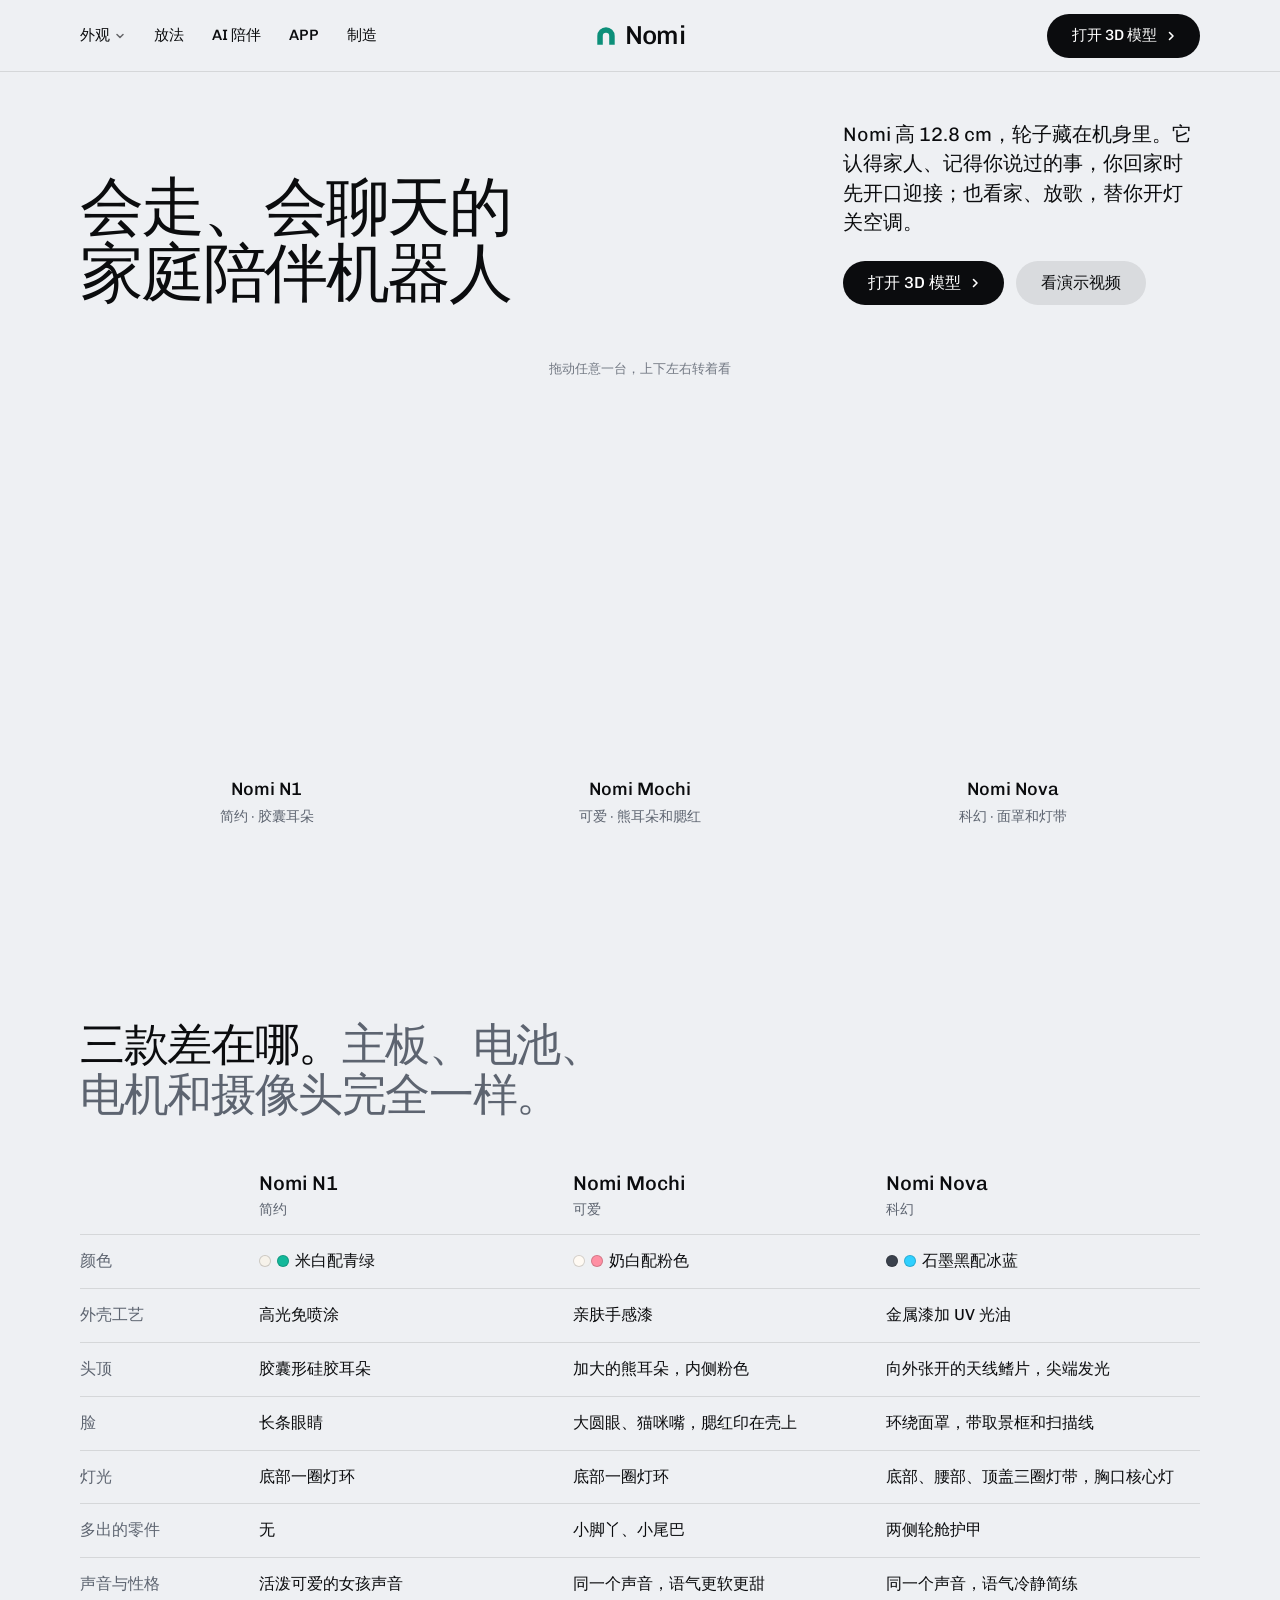
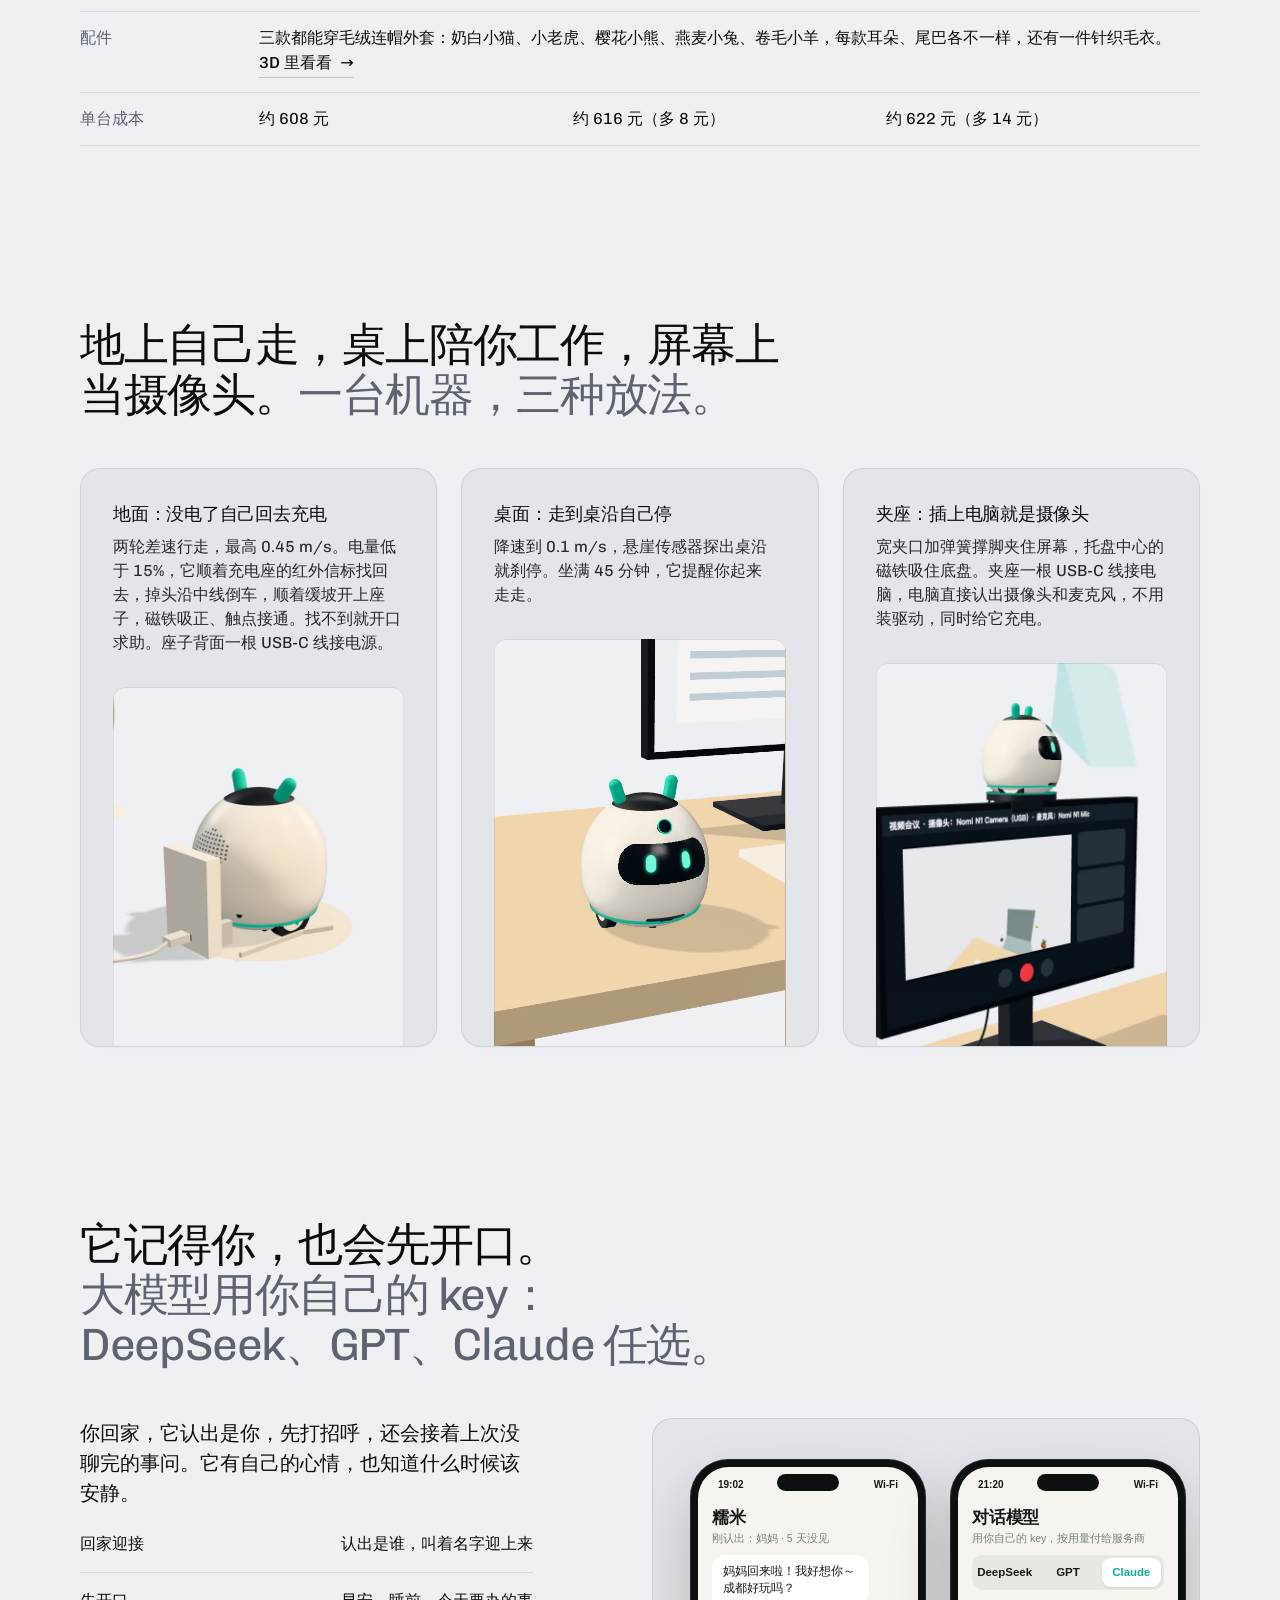
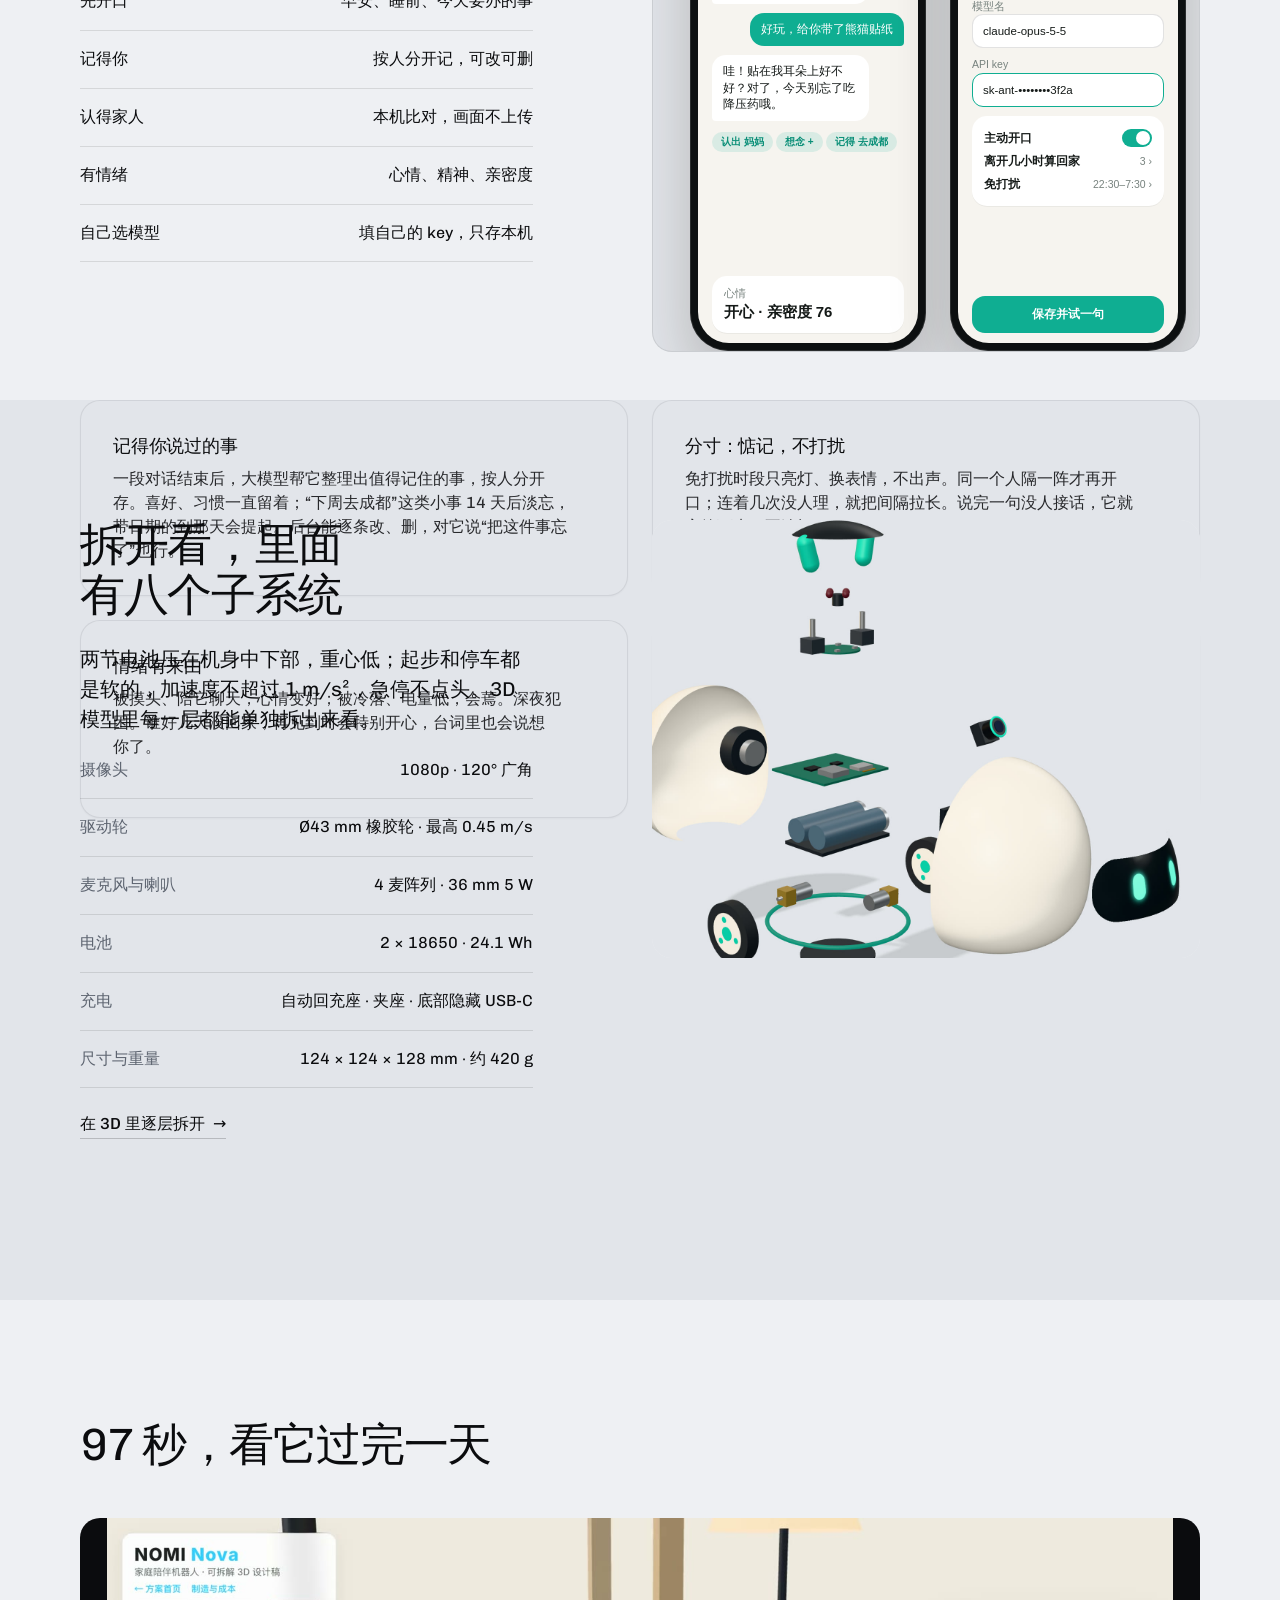
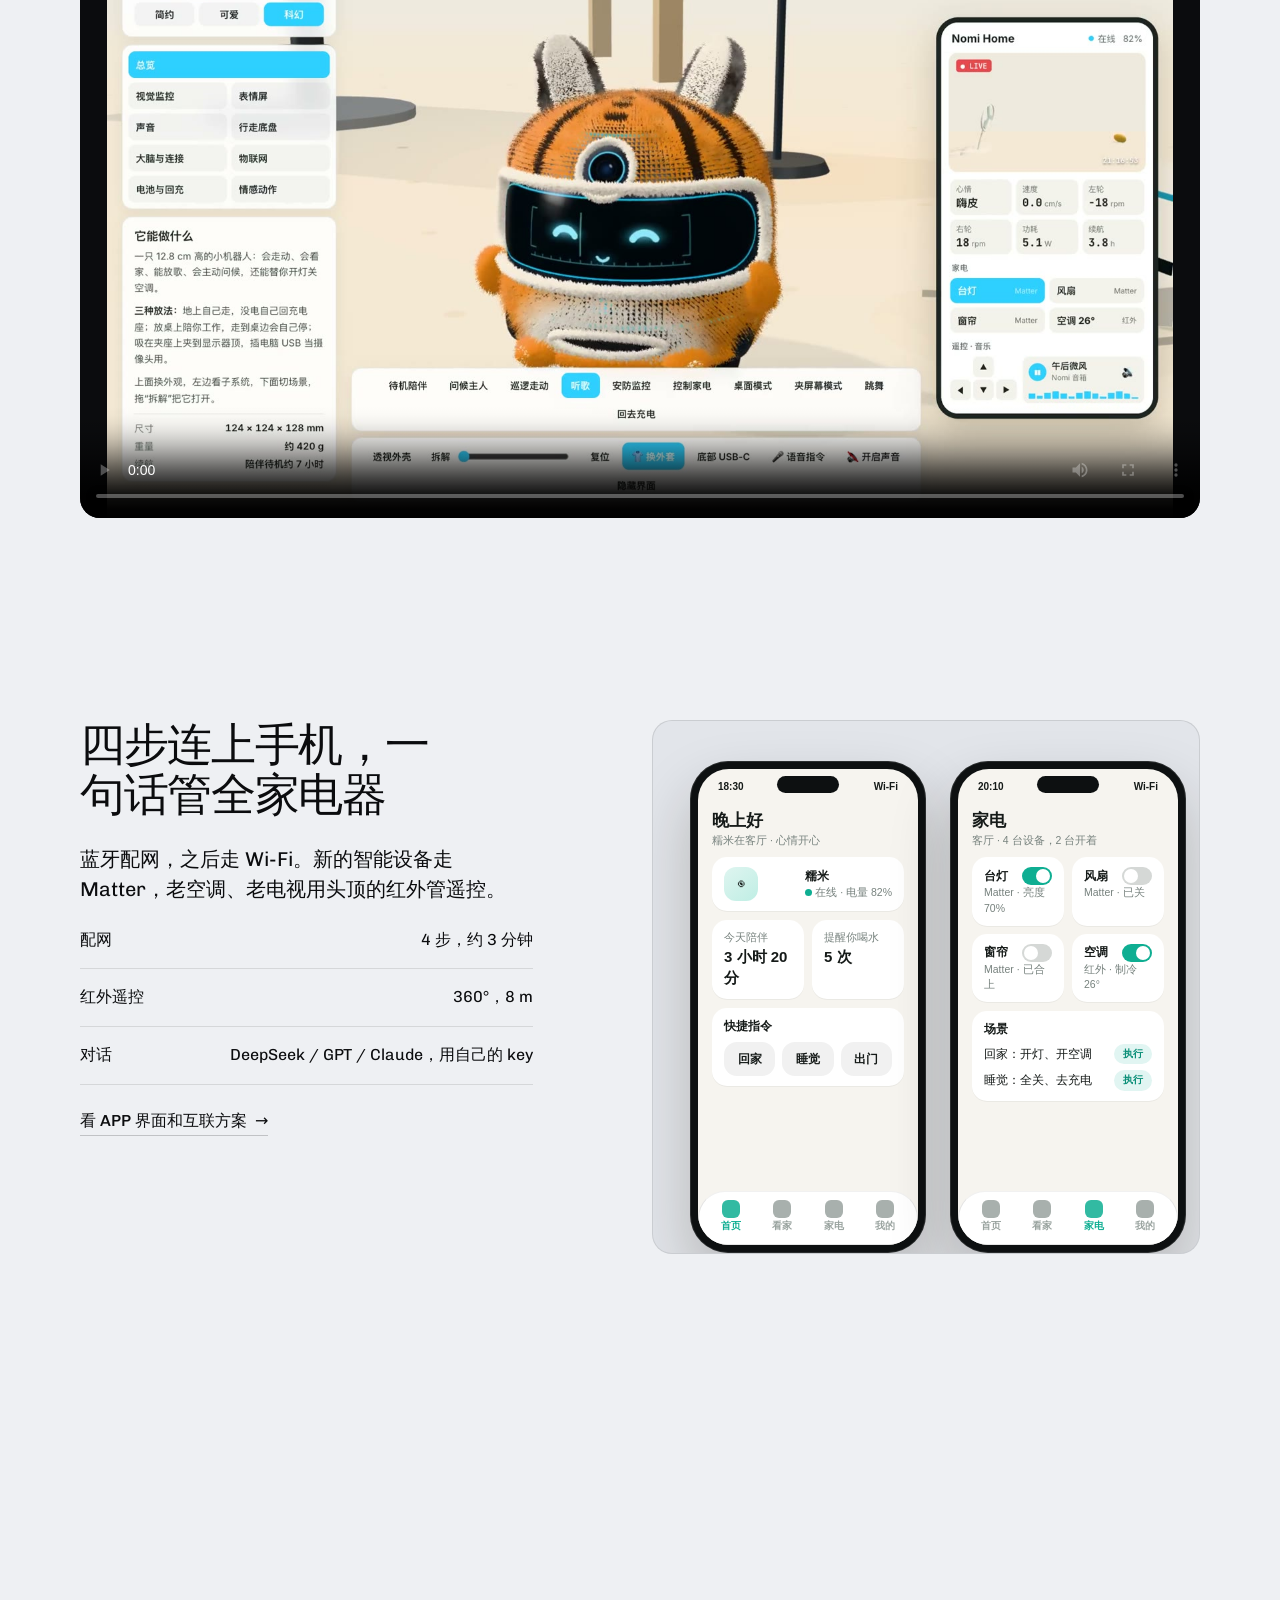
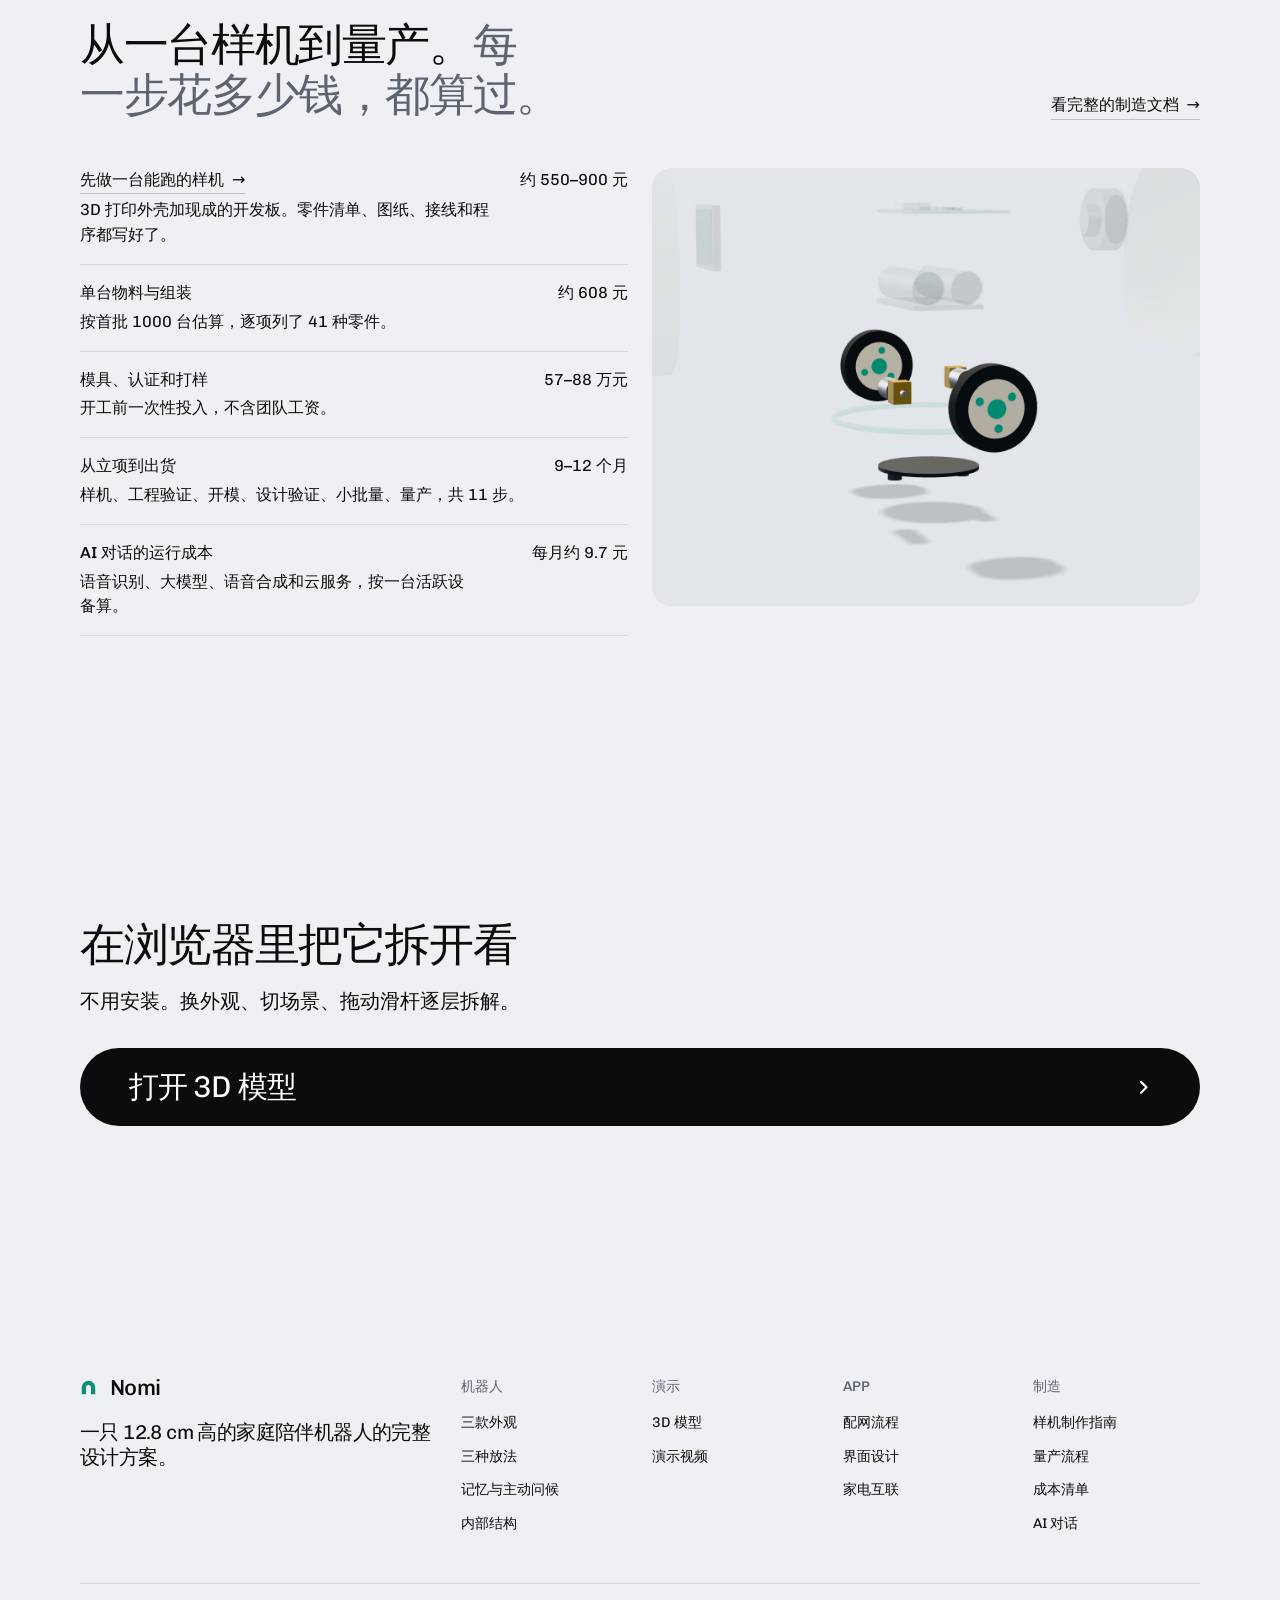
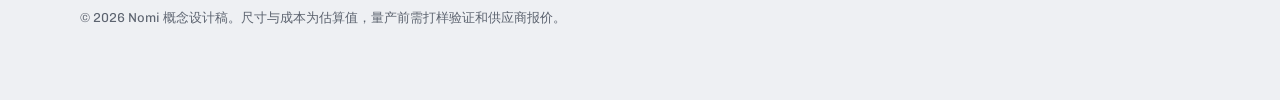
==== commit 3ac80c66: "外套耳朵按三款原耳朵（胶囊耳、熊耳、天线鳍片）分别做成耳朵套筒，整个包住原耳朵；演示视频和封面重录；链接版本号 v=20261125d" ====
--- a/index.html
+++ b/index.html
@@ -117,9 +117,9 @@
         <a class="nav__link" href="#styles">外观 <svg class="chev" viewBox="0 0 12 12" aria-hidden="true"><path d="M3 4.5l3 3 3-3" fill="none" stroke="currentColor" stroke-width="1.5" stroke-linecap="round" stroke-linejoin="round"/></svg></a>
         <div class="nav__menu">
           <div class="wrap grid">
-            <a class="menu-card span-4" href="sim.html?style=nomi&v=20261125c"><div class="panel"><img class="frame__img" src="img/tile-nomi.jpg?v=20261121b" alt="米白色的 Nomi N1" loading="lazy"></div><span class="t-card">Nomi N1</span><span class="t-small muted">简约 · 米白配青绿</span></a>
-            <a class="menu-card span-4" href="sim.html?style=cute&v=20261125c"><div class="panel"><img class="frame__img" src="img/tile-cute.jpg?v=20261121b" alt="带熊耳朵的 Nomi Mochi" loading="lazy"></div><span class="t-card">Nomi Mochi</span><span class="t-small muted">可爱 · 熊耳朵和腮红</span></a>
-            <a class="menu-card span-4" href="sim.html?style=scifi&v=20261125c"><div class="panel"><img class="frame__img" src="img/tile-scifi.jpg?v=20261121b" alt="石墨黑的 Nomi Nova" loading="lazy"></div><span class="t-card">Nomi Nova</span><span class="t-small muted">科幻 · 石墨黑配冰蓝</span></a>
+            <a class="menu-card span-4" href="sim.html?style=nomi&v=20261125d"><div class="panel"><img class="frame__img" src="img/tile-nomi.jpg?v=20261121b" alt="米白色的 Nomi N1" loading="lazy"></div><span class="t-card">Nomi N1</span><span class="t-small muted">简约 · 米白配青绿</span></a>
+            <a class="menu-card span-4" href="sim.html?style=cute&v=20261125d"><div class="panel"><img class="frame__img" src="img/tile-cute.jpg?v=20261121b" alt="带熊耳朵的 Nomi Mochi" loading="lazy"></div><span class="t-card">Nomi Mochi</span><span class="t-small muted">可爱 · 熊耳朵和腮红</span></a>
+            <a class="menu-card span-4" href="sim.html?style=scifi&v=20261125d"><div class="panel"><img class="frame__img" src="img/tile-scifi.jpg?v=20261121b" alt="石墨黑的 Nomi Nova" loading="lazy"></div><span class="t-card">Nomi Nova</span><span class="t-small muted">科幻 · 石墨黑配冰蓝</span></a>
           </div>
         </div>
       </div>
@@ -129,7 +129,7 @@
       <div class="nav__item"><a class="nav__link" href="#make">制造</a></div>
     </nav>
     <div class="nav__actions">
-      <a class="btn btn--primary" href="sim.html?v=20261125c">打开 3D 模型</a>
+      <a class="btn btn--primary" href="sim.html?v=20261125d">打开 3D 模型</a>
     </div>
     <button class="nav__toggle" type="button" aria-expanded="false" aria-label="菜单">
       <svg width="18" height="18" viewBox="0 0 18 18" aria-hidden="true"><path d="M2 5h14M2 13h14" stroke="currentColor" stroke-width="1.6" stroke-linecap="round"/></svg>
@@ -145,15 +145,15 @@
           <h1 id="hero-h">会走、会聊天的家庭陪伴机器人</h1>
           <p class="hero__lead">Nomi 高 12.8 cm，轮子藏在机身里。它认得家人、记得你说过的事，你回家时先开口迎接；也看家、放歌，替你开灯关空调。</p>
         </div>
-        <div class="btn-row"><a class="btn btn--primary" href="sim.html?v=20261125c">打开 3D 模型</a><a class="btn btn--secondary" href="#film">看演示视频</a></div>
+        <div class="btn-row"><a class="btn btn--primary" href="sim.html?v=20261125d">打开 3D 模型</a><a class="btn btn--secondary" href="#film">看演示视频</a></div>
       </div>
       <div class="hero__stage" data-hero3d>
         <picture><source media="(max-width: 639px)" srcset="img/lineup-phone.jpg?v=20261121b" width="840" height="840"><img src="img/lineup.jpg?v=20261121b" alt="三台 Nomi 并排：米白色的 N1、带熊耳朵的 Mochi、石墨黑的 Nova" width="2560" height="1132" fetchpriority="high"></picture><span class="hero3d-tip">拖动任意一台，上下左右转着看</span>
       </div>
       <div class="hero__names">
-        <a href="sim.html?style=nomi&v=20261125c"><b>Nomi N1</b><span>简约 · 胶囊耳朵</span></a>
-        <a href="sim.html?style=cute&v=20261125c"><b>Nomi Mochi</b><span>可爱 · 熊耳朵和腮红</span></a>
-        <a href="sim.html?style=scifi&v=20261125c"><b>Nomi Nova</b><span>科幻 · 面罩和灯带</span></a>
+        <a href="sim.html?style=nomi&v=20261125d"><b>Nomi N1</b><span>简约 · 胶囊耳朵</span></a>
+        <a href="sim.html?style=cute&v=20261125d"><b>Nomi Mochi</b><span>可爱 · 熊耳朵和腮红</span></a>
+        <a href="sim.html?style=scifi&v=20261125d"><b>Nomi Nova</b><span>科幻 · 面罩和灯带</span></a>
       </div>
     </div></div>
   </section>
@@ -171,7 +171,7 @@
           <tr><th scope="row">灯光</th><td>底部一圈灯环</td><td>底部一圈灯环</td><td>底部、腰部、顶盖三圈灯带，胸口核心灯</td></tr>
           <tr><th scope="row">多出的零件</th><td>无</td><td>小脚丫、小尾巴</td><td>两侧轮舱护甲</td></tr>
           <tr><th scope="row">声音与性格</th><td>活泼可爱的女孩声音</td><td>同一个声音，语气更软更甜</td><td>同一个声音，语气冷静简练</td></tr>
-          <tr><th scope="row">配件</th><td colspan="3">三款都能穿毛绒连帽外套：奶白小猫、小老虎、樱花小熊、燕麦小兔、卷毛小羊，每款耳朵、尾巴各不一样，还有一件针织毛衣。<a class="link" href="sim.html?coat=1&v=20261125c">3D 里看看</a></td></tr>
+          <tr><th scope="row">配件</th><td colspan="3">三款都能穿毛绒连帽外套：奶白小猫、小老虎、樱花小熊、燕麦小兔、卷毛小羊，每款耳朵、尾巴各不一样，还有一件针织毛衣。<a class="link" href="sim.html?coat=1&v=20261125d">3D 里看看</a></td></tr>
           <tr><th scope="row">单台成本</th><td>约 608 元</td><td>约 616 元（多 8 元）</td><td>约 622 元（多 14 元）</td></tr>
         </tbody>
       </table>
@@ -239,7 +239,7 @@
         <article class="card span-6"><h3>记得你说过的事</h3><p>一段对话结束后，大模型帮它整理出值得记住的事，按人分开存。喜好、习惯一直留着；“下周去成都”这类小事 14 天后淡忘，带日期的到那天会提起。后台能逐条改、删，对它说“把这件事忘了”也行。</p></article>
         <article class="card span-6"><h3>分寸：惦记，不打扰</h3><p>免打扰时段只亮灯、换表情，不出声。同一个人隔一阵才再开口；连着几次没人理，就把间隔拉长。说完一句没人接话，它就安静下来，不追问。</p></article>
         <article class="card span-6"><h3>情绪有来由</h3><p>被摸头、陪它聊天，心情变好；被冷落、电量低，会蔫。深夜犯困。谁好几天没回家，再见到时会特别开心，台词里也会说想你了。</p></article>
-        <article class="card span-6"><h3>换一身毛绒外套</h3><p>像毛绒玩偶一样从头包到脚：奶白小猫、小老虎、樱花小熊、燕麦小兔、卷毛小羊。耳朵套筒套在原来的耳朵上，跟着一起动；脸、摄像头、测距窗和回充接收头都留了开口。<a class="link" href="sim.html?coat=1&v=20261125c">在 3D 模型里换着穿</a></p></article>
+        <article class="card span-6"><h3>换一身毛绒外套</h3><p>像毛绒玩偶一样从头包到脚：奶白小猫、小老虎、樱花小熊、燕麦小兔、卷毛小羊。耳朵套筒按三款原来的耳朵（胶囊耳、熊耳、天线鳍片）各做一套，整个包住还跟着一起动；只露出表情屏、摄像头和底下的测距窗。<a class="link" href="sim.html?coat=1&v=20261125d">在 3D 模型里换着穿</a></p></article>
       </div>
     </div>
   </section>
@@ -258,7 +258,7 @@
             <li><span class="rows__name">充电</span><span class="rows__value">自动回充座 · 夹座 · 底部隐藏 USB-C</span></li>
             <li><span class="rows__name">尺寸与重量</span><span class="rows__value">124 × 124 × 128 mm · 约 420 g</span></li>
           </ul>
-          <a class="link" href="sim.html?v=20261125c">在 3D 里逐层拆开</a>
+          <a class="link" href="sim.html?v=20261125d">在 3D 里逐层拆开</a>
         </div>
         <div class="frame frame--photo frame--split span-6 start-7">
           <img class="frame__img" src="img/parts.jpg?v=20261121b" alt="Nomi 的拆解图：前后外壳分开，中间是主板、电池、电机和轮子，上方是顶盖和耳朵" loading="lazy">
@@ -271,7 +271,7 @@
     <div class="wrap">
       <div class="section-head"><h2 id="film-h">97 秒，看它过完一天</h2></div>
       <figure class="frame frame--photo fit-screen">
-        <video class="frame__img" controls playsinline preload="metadata" poster="img/poster.jpg?v=20261125c" aria-label="Nomi 演示视频：穿着毛绒外套问候、巡逻、控制家电、桌面模式、夹屏幕模式、跳舞和拆解"><source src="demo.mp4?v=20261125c" type="video/mp4"></video>
+        <video class="frame__img" controls playsinline preload="metadata" poster="img/poster.jpg?v=20261125d" aria-label="Nomi 演示视频：穿着毛绒外套问候、巡逻、控制家电、桌面模式、夹屏幕模式、跳舞和拆解"><source src="demo.mp4?v=20261125d" type="video/mp4"></video>
       </figure>
     </div>
   </section>
@@ -342,7 +342,7 @@
         <h2 id="close-h">在浏览器里把它拆开看</h2>
         <p>不用安装。换外观、切场景、拖动滑杆逐层拆解。</p>
       </div>
-      <a class="btn btn--primary btn--xl btn--wide" href="sim.html?v=20261125c">打开 3D 模型<svg class="m-arrow" viewBox="0 0 12 12" aria-hidden="true"><path class="m-arrow__stem" d="M1 6h8"/><path class="m-arrow__head" d="M4.5 2.5 8 6l-3.5 3.5"/></svg></a>
+      <a class="btn btn--primary btn--xl btn--wide" href="sim.html?v=20261125d">打开 3D 模型<svg class="m-arrow" viewBox="0 0 12 12" aria-hidden="true"><path class="m-arrow__stem" d="M1 6h8"/><path class="m-arrow__head" d="M4.5 2.5 8 6l-3.5 3.5"/></svg></a>
     </div>
     <div class="closing__links">
       <div class="grid">
@@ -351,7 +351,7 @@
           <p class="footer__lede">一只 12.8 cm 高的家庭陪伴机器人的完整设计方案。</p>
         </div>
         <div class="span-2 footer__col"><h3>机器人</h3><ul><li><a href="#styles">三款外观</a></li><li><a href="#modes">三种放法</a></li><li><a href="#heart">记忆与主动问候</a></li><li><a href="#parts">内部结构</a></li></ul></div>
-        <div class="span-2 footer__col"><h3>演示</h3><ul><li><a href="sim.html?v=20261125c">3D 模型</a></li><li><a href="#film">演示视频</a></li></ul></div>
+        <div class="span-2 footer__col"><h3>演示</h3><ul><li><a href="sim.html?v=20261125d">3D 模型</a></li><li><a href="#film">演示视频</a></li></ul></div>
         <div class="span-2 footer__col"><h3>APP</h3><ul><li><a href="app.html#pair">配网流程</a></li><li><a href="app.html#ui">界面设计</a></li><li><a href="app.html#iot">家电互联</a></li></ul></div>
         <div class="span-2 footer__col"><h3>制造</h3><ul><li><a href="build.html">样机制作指南</a></li><li><a href="make.html#flow">量产流程</a></li><li><a href="make.html#bom">成本清单</a></li><li><a href="make.html#ai">AI 对话</a></li></ul></div>
       </div>
